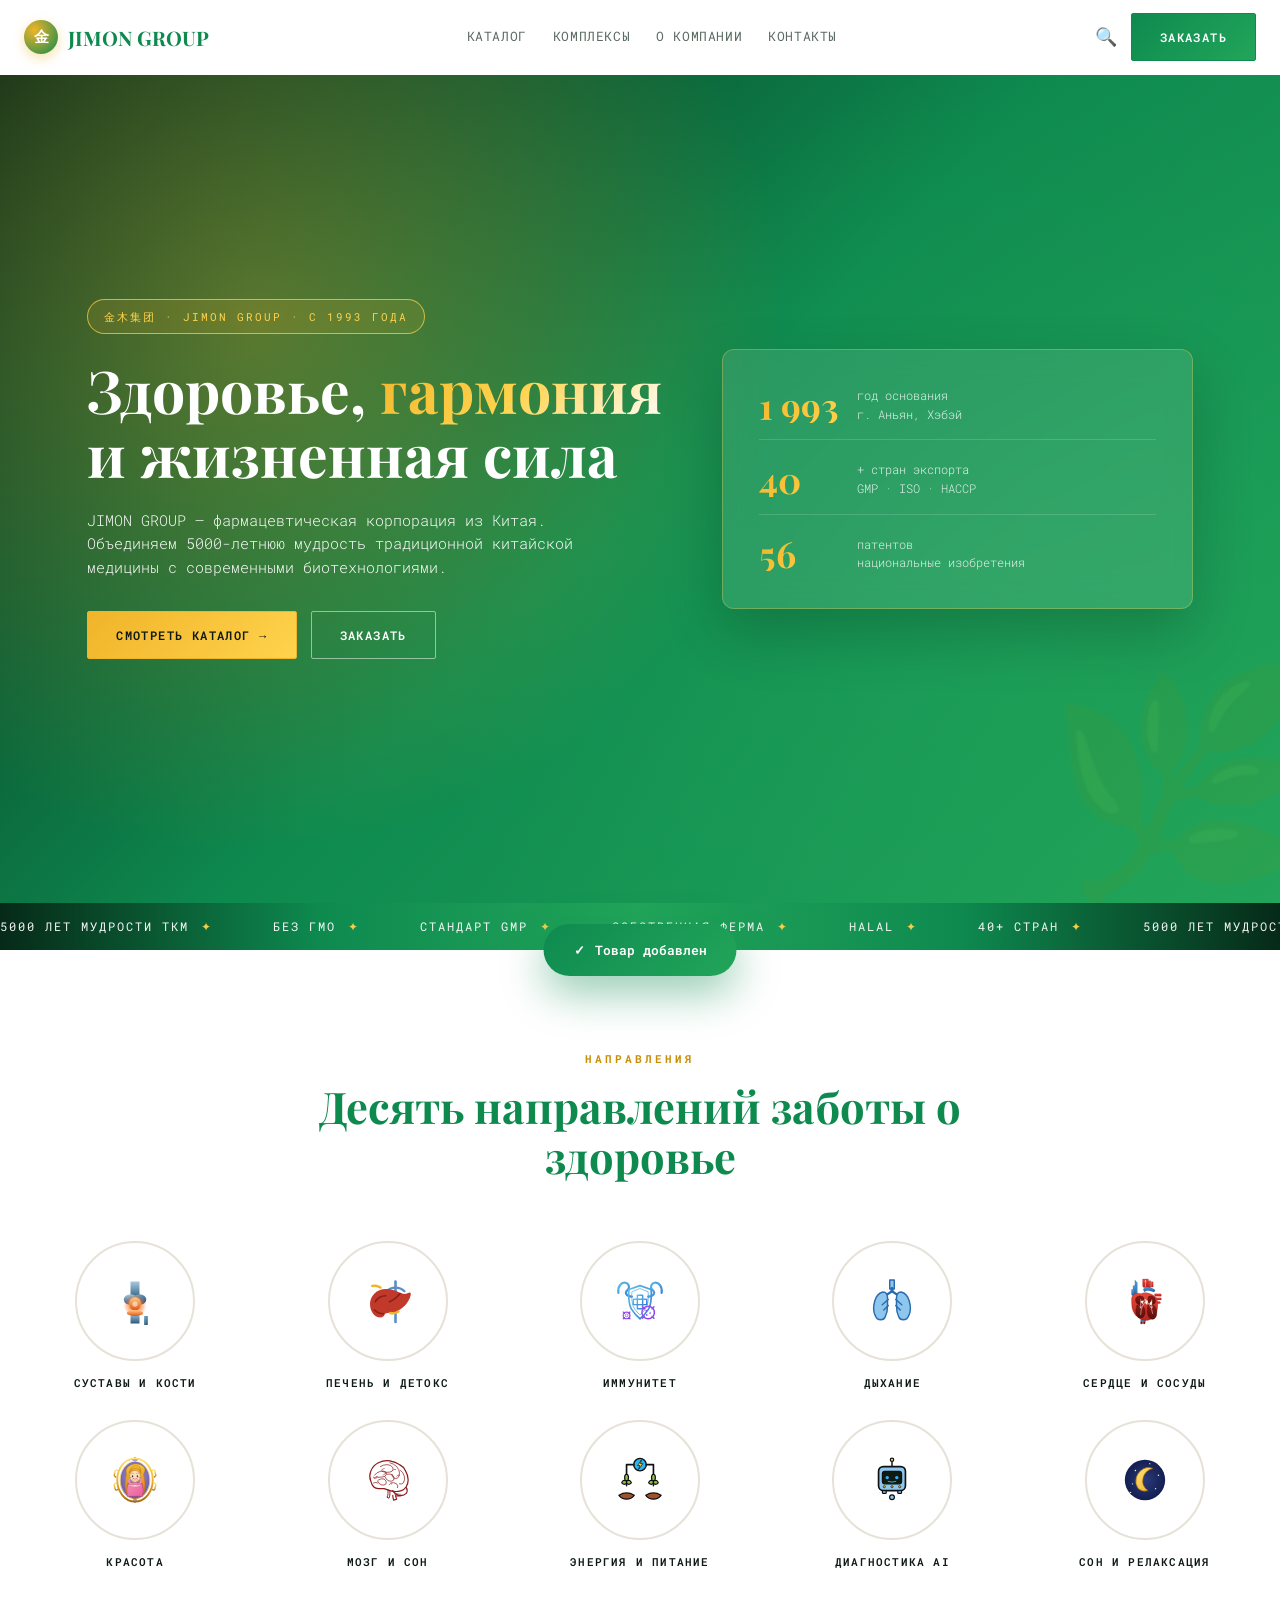
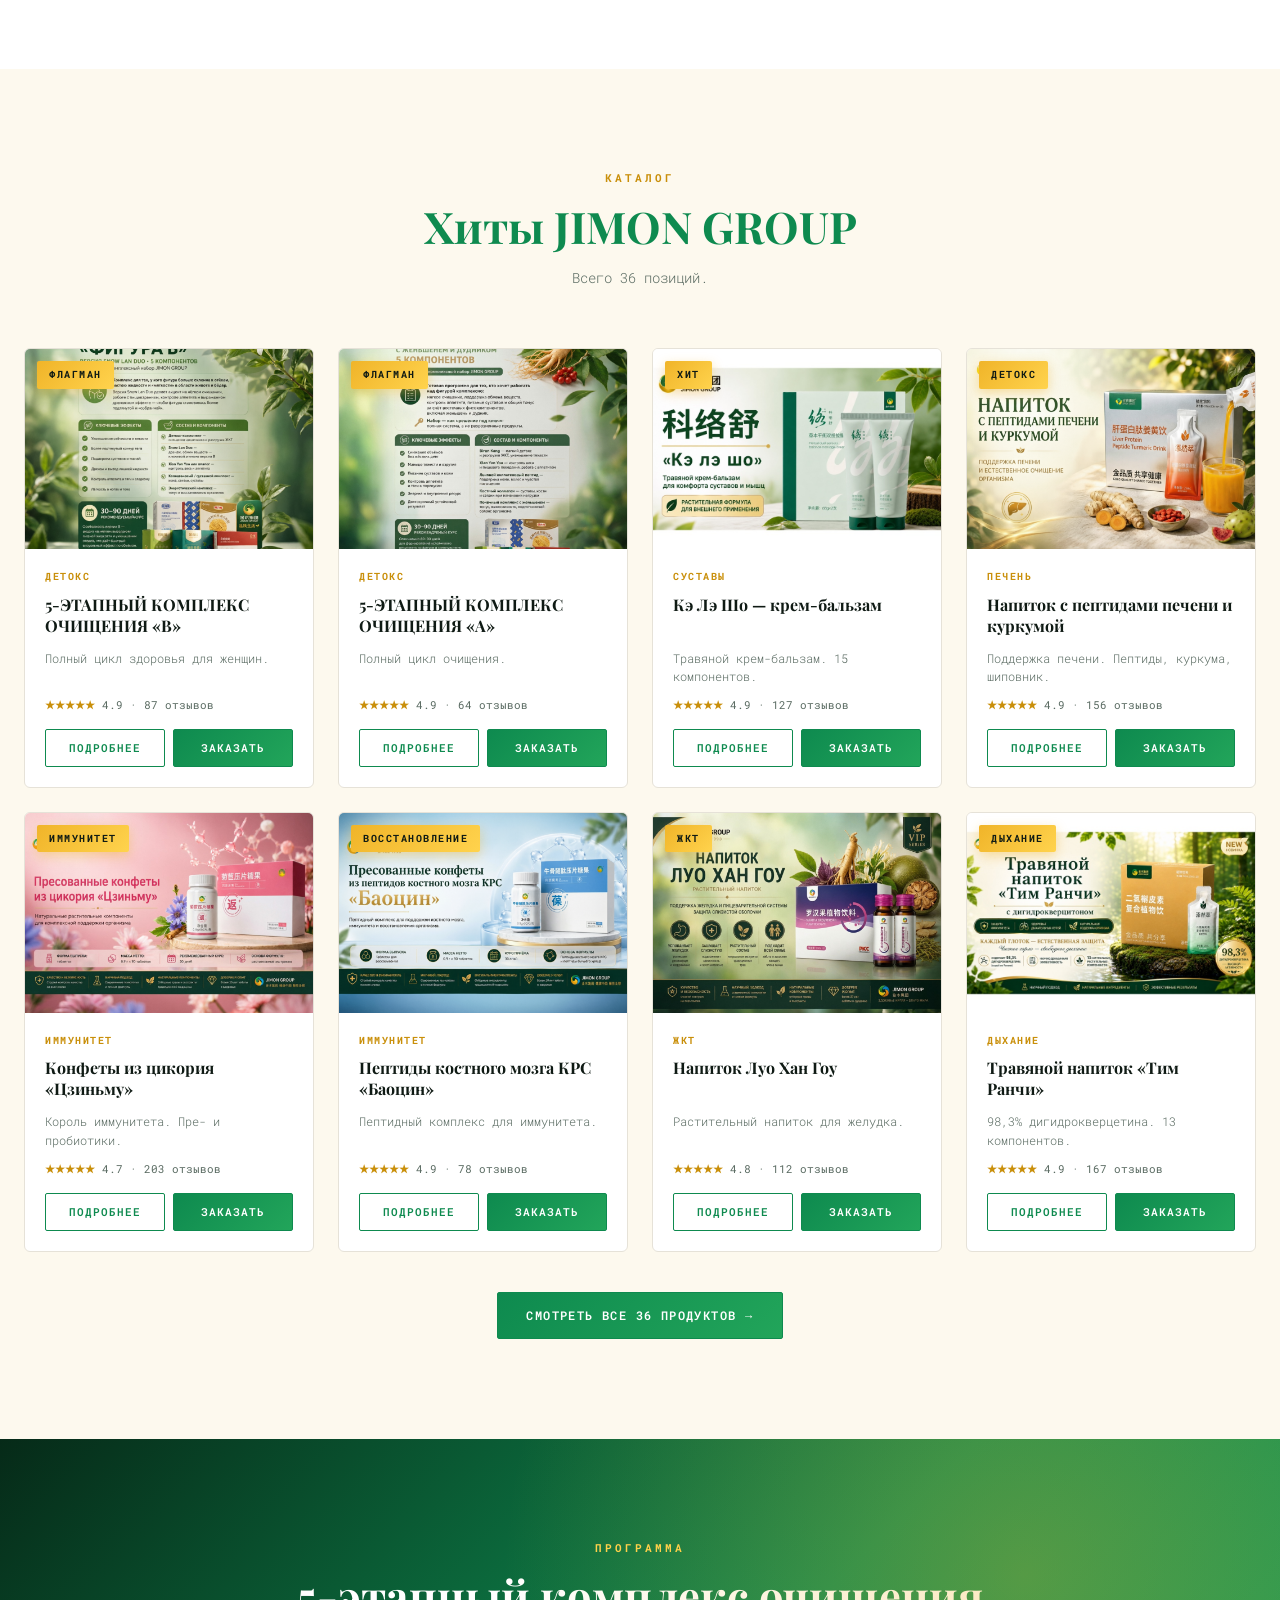
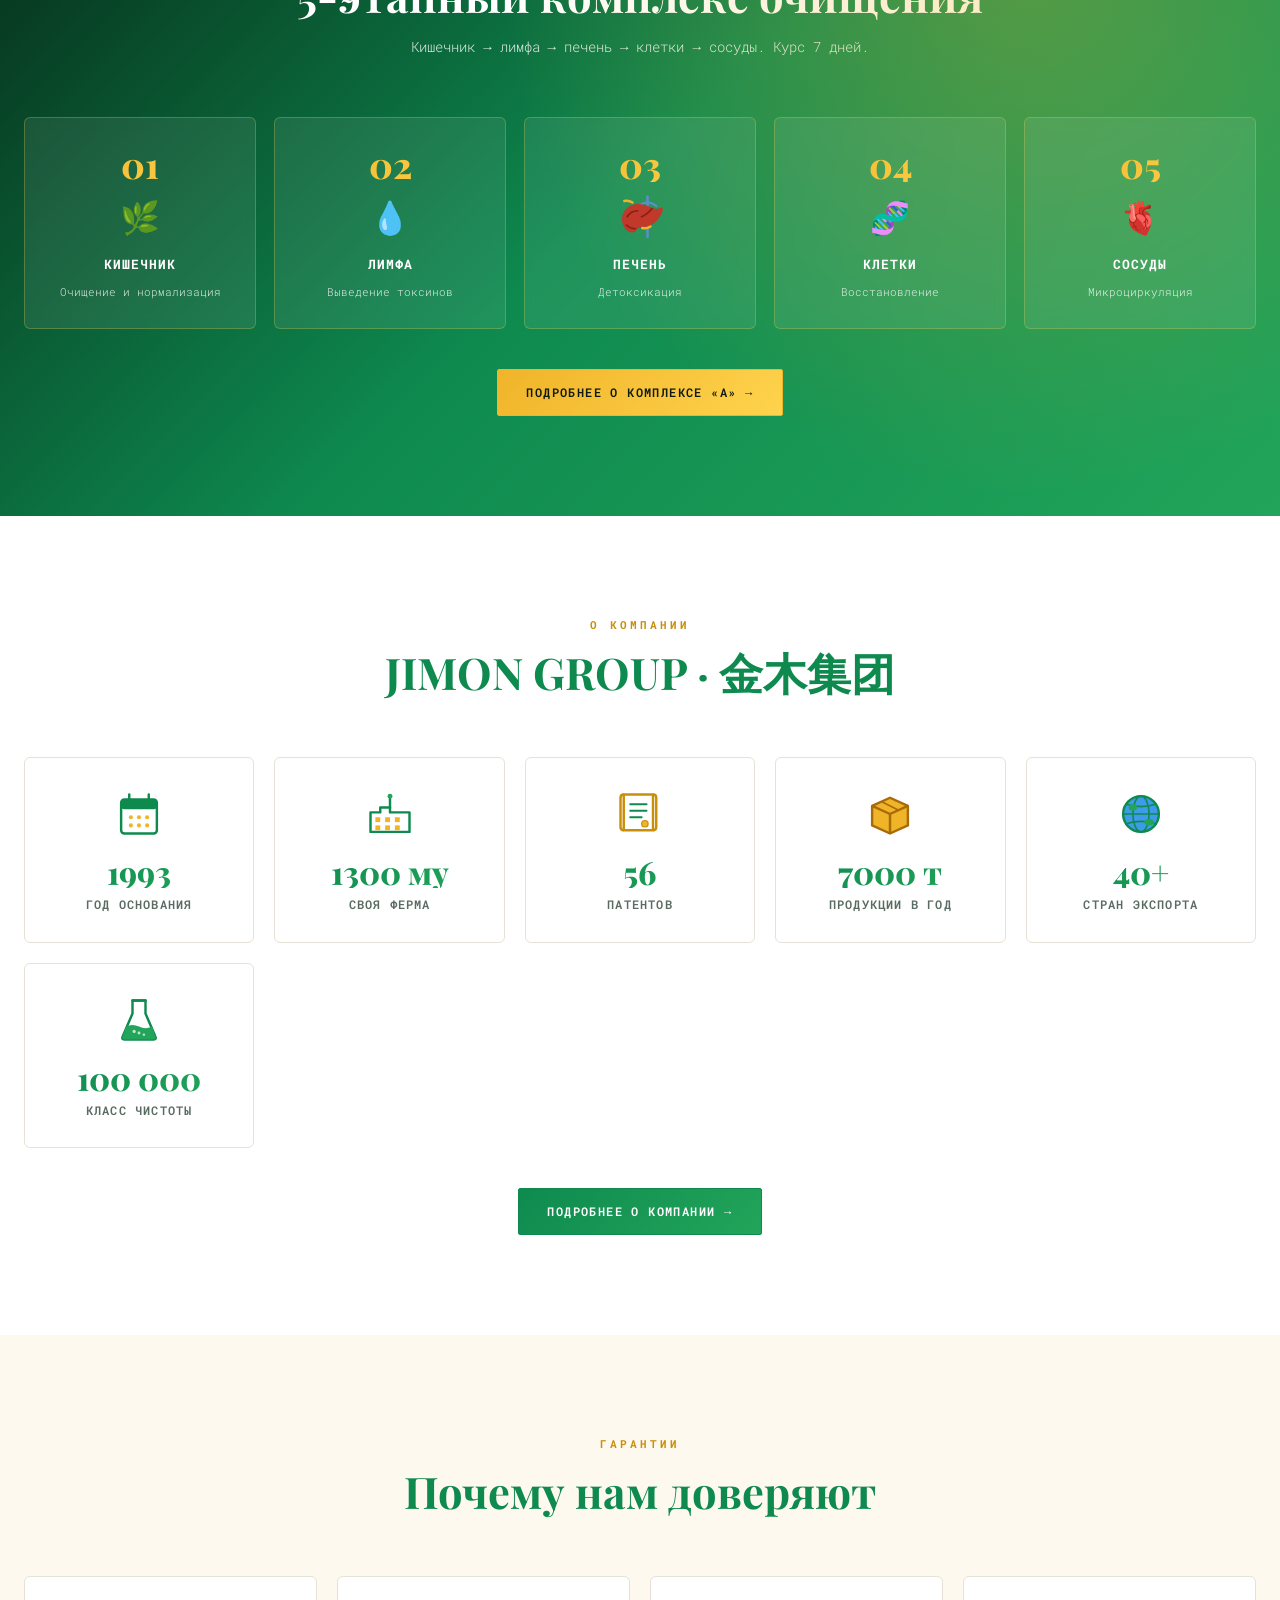
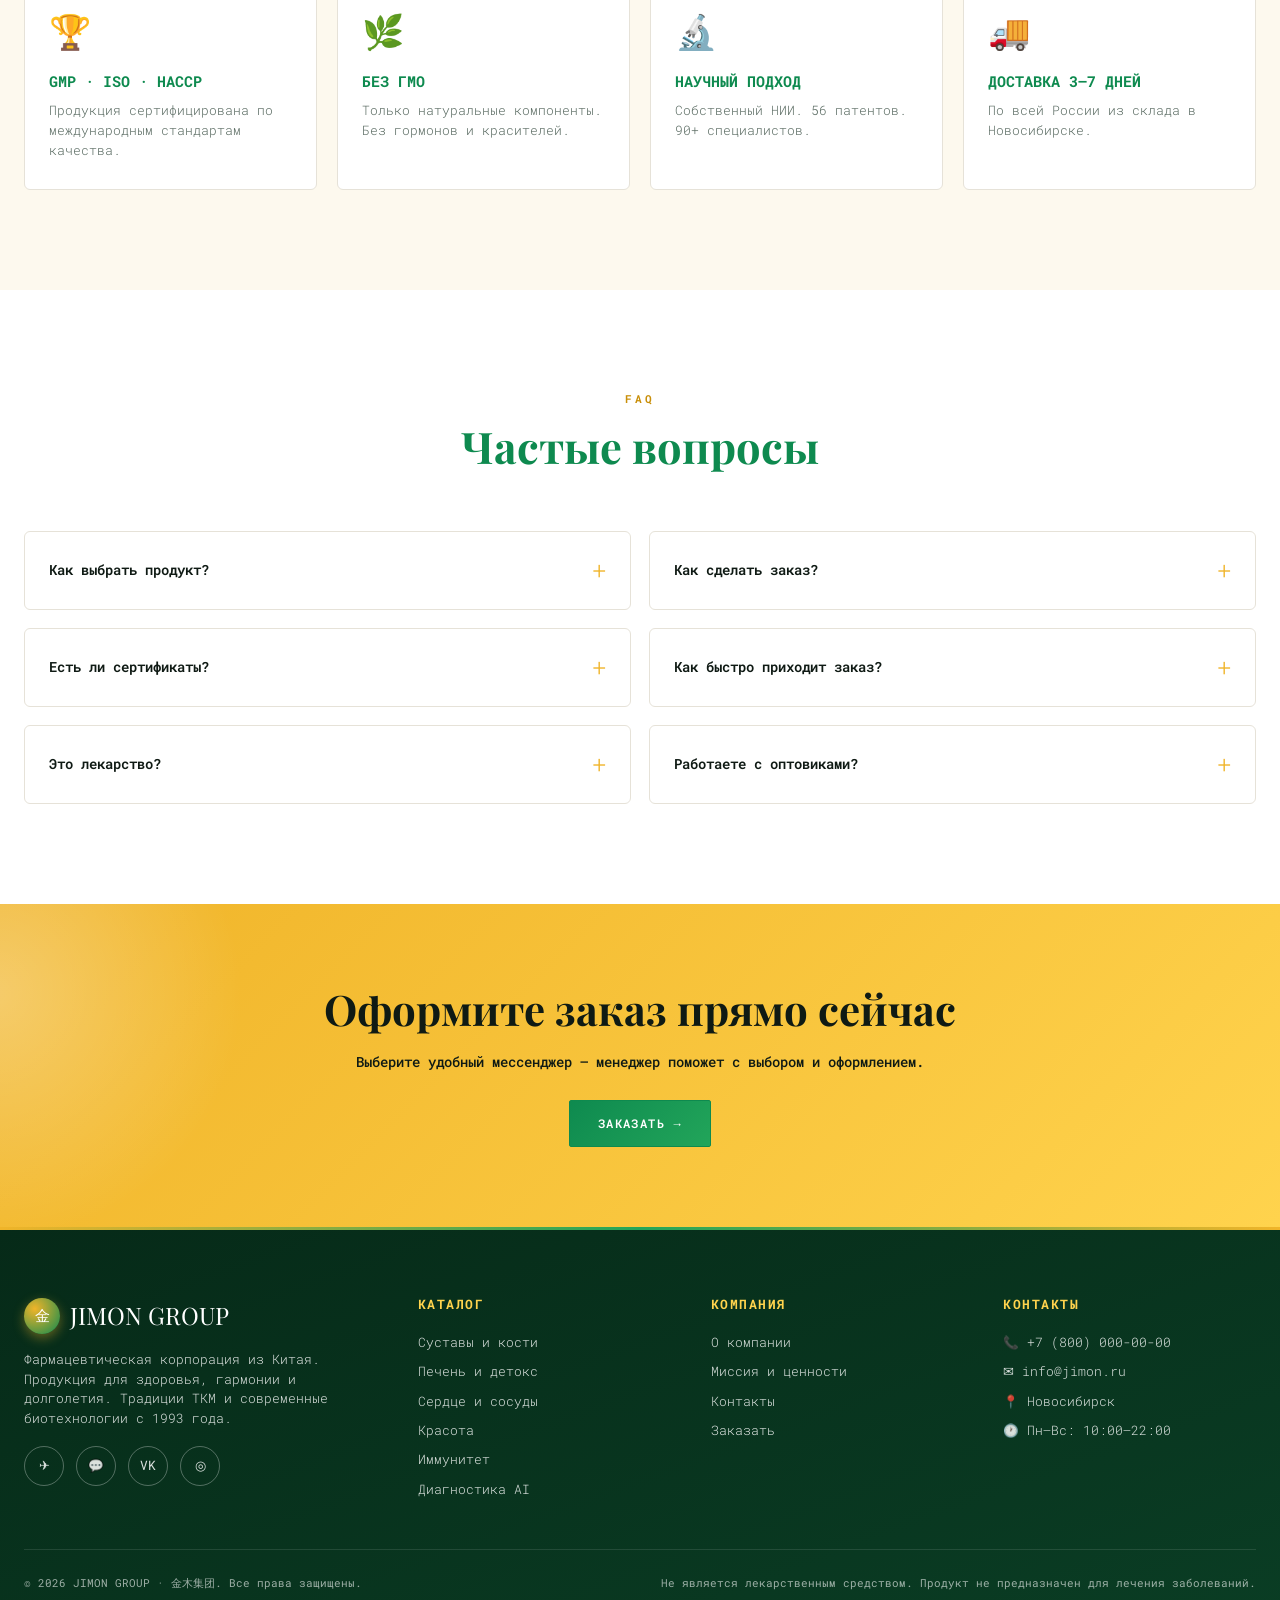
==== index.html @ 32897cfe "Jimon1.0" ====
<!DOCTYPE html>
<html lang="ru">
<head>
<meta charset="UTF-8">
<meta name="viewport" content="width=device-width, initial-scale=1.0">
<title>JIMON GROUP — Здоровье. Гармония. Жизненная сила</title>
<link href="https://fonts.googleapis.com/css2?family=Roboto+Mono:wght@300;400;500;700&family=Playfair+Display:wght@600;700;800&display=swap" rel="stylesheet">
<style>
:root{--green:#0e8a4f;--green-2:#22a55a;--green-dark:#0a3d24;--green-deep:#062a18;--gold:#f0b429;--gold-2:#ffd34d;--gold-dark:#c98f0a;--cream:#fdf9ee;--ink:#0f1a14;--muted:#5a6b62;--line:#e6e2d8;--red:#e63946;--pink:#ff6b8a;--blue:#3d9be9;--violet:#8b5cf6;--radius:6px}
*{margin:0;padding:0;box-sizing:border-box}
html{scroll-behavior:smooth}
body{font-family:'Roboto Mono',monospace;color:var(--ink);background:#fff;line-height:1.55;-webkit-font-smoothing:antialiased;overflow-x:hidden}
a{color:inherit;text-decoration:none;cursor:pointer}
button{font-family:inherit;cursor:pointer;border:none;background:none;color:inherit}
.container{max-width:1280px;margin:0 auto;padding:0 24px}
h1,h2,h3,h4{font-family:'Playfair Display',serif;font-weight:700;line-height:1.2}
.hdr{position:sticky;top:0;z-index:1000;background:rgba(255,255,255,.96);backdrop-filter:blur(14px);border-bottom:1px solid transparent;transition:all .35s}
.hdr.scrolled{border-color:var(--line);box-shadow:0 6px 24px rgba(14,138,79,.12)}
.hdr__in{display:flex;align-items:center;justify-content:space-between;height:74px;gap:20px}
.hdr.scrolled .hdr__in{height:62px}
.logo{display:flex;align-items:center;gap:10px;font-family:'Playfair Display',serif;font-size:20px;color:var(--green);font-weight:700;white-space:nowrap}
.logo__mark{width:34px;height:34px;border-radius:50%;background:radial-gradient(circle at 30% 30%,var(--gold),var(--green));display:flex;align-items:center;justify-content:center;color:#fff;font-size:15px;box-shadow:0 4px 12px rgba(240,180,41,.4)}
.nav{display:flex;gap:26px;font-size:12.5px;letter-spacing:.6px;text-transform:uppercase}
.nav a{position:relative;padding:6px 0;color:var(--muted);transition:color .25s}
.nav a::after{content:'';position:absolute;left:0;bottom:0;width:0;height:2px;background:linear-gradient(90deg,var(--gold),var(--green-2));transition:width .3s}
.nav a:hover{color:var(--green)}
.nav a:hover::after{width:100%}
.hdr__cta{display:flex;align-items:center;gap:14px}
.hdr__icons{display:flex;gap:14px;font-size:18px;align-items:center}
.hdr__icons span{cursor:pointer;position:relative;transition:transform .25s}
.hdr__icons span:hover{transform:translateY(-2px) scale(1.1)}
.burger{display:none;font-size:24px;color:var(--green)}
.btn{display:inline-flex;align-items:center;justify-content:center;gap:10px;padding:14px 28px;border-radius:2px;font-size:12px;letter-spacing:1.4px;text-transform:uppercase;border:1px solid transparent;transition:all .3s;font-family:inherit;font-weight:600}
.btn--gold{background:linear-gradient(135deg,var(--gold),var(--gold-2));color:var(--ink);border-color:var(--gold)}
.btn--gold:hover{background:linear-gradient(135deg,var(--gold-2),#fff);border-color:var(--gold-2);transform:translateY(-3px);box-shadow:0 12px 30px rgba(240,180,41,.5)}
.btn--ghost{background:transparent;color:#fff;border-color:rgba(255,255,255,.5)}
.btn--ghost:hover{background:#fff;color:var(--green);border-color:#fff;transform:translateY(-2px)}
.btn--dark{background:linear-gradient(135deg,var(--green),var(--green-2));color:#fff;border-color:var(--green)}
.btn--dark:hover{background:transparent;color:var(--green);transform:translateY(-3px);box-shadow:0 12px 30px rgba(14,138,79,.3)}
.btn--line{background:transparent;color:var(--green);border-color:var(--green)}
.btn--line:hover{background:var(--green);color:#fff;transform:translateY(-2px)}
.mmenu{position:fixed;inset:0;background:linear-gradient(160deg,#fff,var(--cream));z-index:2000;padding:90px 24px 24px;transform:translateX(100%);transition:transform .4s cubic-bezier(.7,0,.3,1);display:flex;flex-direction:column;gap:18px;font-size:16px;text-transform:uppercase;overflow-y:auto}
.mmenu.on{transform:translateX(0)}
.mmenu a{padding:10px 0;border-bottom:1px solid var(--line);color:var(--green);font-weight:600}
.mmenu a:hover{color:var(--gold-dark)}
.mmenu__close{position:absolute;top:22px;right:22px;font-size:28px;color:var(--green)}
.hero{position:relative;min-height:92vh;display:flex;align-items:center;background:linear-gradient(135deg,#062a18 0%,#0e8a4f 50%,#22a55a 100%);color:#fff;overflow:hidden;padding:60px 0 80px}
.hero::before{content:'';position:absolute;inset:0;background-image:radial-gradient(circle at 20% 30%,rgba(240,180,41,.35),transparent 45%),radial-gradient(circle at 80% 70%,rgba(34,165,90,.4),transparent 50%);pointer-events:none;animation:pulse 6s ease-in-out infinite}
@keyframes pulse{0%,100%{opacity:1}50%{opacity:.7}}
.hero__leaf{position:absolute;font-size:220px;opacity:.15;right:-40px;bottom:-40px;animation:float 8s ease-in-out infinite;pointer-events:none}
@keyframes float{0%,100%{transform:translateY(0) rotate(0)}50%{transform:translateY(-24px) rotate(6deg)}}
.hero__grid{display:grid;grid-template-columns:1.1fr .9fr;gap:60px;align-items:center;position:relative;z-index:2}
.hero__tag{display:inline-block;padding:8px 16px;border:1px solid rgba(255,211,77,.7);border-radius:40px;font-size:11px;letter-spacing:2px;text-transform:uppercase;color:var(--gold-2);margin-bottom:24px;background:rgba(240,180,41,.12)}
.hero h1{font-size:clamp(34px,4.6vw,62px);line-height:1.1;margin-bottom:22px}
.hero h1 span{background:linear-gradient(135deg,var(--gold),var(--gold-2),#fff);-webkit-background-clip:text;-webkit-text-fill-color:transparent;background-clip:text}
.hero p{font-size:15px;font-weight:300;opacity:.95;max-width:520px;margin-bottom:32px}
.hero__btns{display:flex;gap:14px;flex-wrap:wrap}
.hero__card{background:rgba(255,255,255,.1);border:1px solid rgba(255,211,77,.3);backdrop-filter:blur(14px);border-radius:12px;padding:36px;display:flex;flex-direction:column;gap:20px;box-shadow:0 24px 60px rgba(0,0,0,.2)}
.hero__stat{display:flex;align-items:center;gap:18px;padding-bottom:16px;border-bottom:1px solid rgba(255,255,255,.15)}
.hero__stat:last-child{border-bottom:0;padding-bottom:0}
.hero__stat b{font-family:'Playfair Display',serif;font-size:36px;background:linear-gradient(135deg,var(--gold),var(--gold-2));-webkit-background-clip:text;-webkit-text-fill-color:transparent;background-clip:text;line-height:1;min-width:80px}
.hero__stat small{font-size:12px;opacity:.85;font-weight:300}
.marquee{background:linear-gradient(90deg,var(--green-deep),var(--green),var(--green-2),var(--green),var(--green-deep));color:#fff;overflow:hidden;padding:14px 0;font-size:12px;letter-spacing:2px;text-transform:uppercase}
.marquee__track{display:flex;gap:60px;animation:scroll 28s linear infinite;white-space:nowrap}
.marquee__track span{display:inline-flex;align-items:center;gap:12px;opacity:.95}
.marquee__track span::after{content:'✦';color:var(--gold-2)}
@keyframes scroll{from{transform:translateX(0)}to{transform:translateX(-50%)}}
.sec{padding:100px 0}
.sec--cream{background:var(--cream)}
.sec__head{text-align:center;max-width:720px;margin:0 auto 60px}
.sec__tag{font-size:11px;letter-spacing:3px;text-transform:uppercase;color:var(--gold-dark);margin-bottom:14px;display:block;font-weight:700}
.sec__title{font-size:clamp(28px,3.4vw,44px);line-height:1.15;color:var(--green)}
.sec__desc{margin-top:16px;font-size:14px;color:var(--muted);font-weight:300}
.cats{display:grid;grid-template-columns:repeat(5,1fr);gap:30px}
.cat{text-align:center;cursor:pointer;transition:transform .35s}
.cat:hover{transform:translateY(-6px)}
.cat__circle{width:120px;height:120px;margin:0 auto 14px;border:2px solid var(--line);border-radius:50%;display:flex;align-items:center;justify-content:center;font-size:44px;background:#fff;transition:all .35s;position:relative;overflow:hidden}
.cat__circle::before{content:'';position:absolute;inset:0;background:linear-gradient(135deg,rgba(240,180,41,.15),rgba(34,165,90,.15));opacity:0;transition:opacity .35s;pointer-events:none}
.cat:hover .cat__circle{border-color:var(--gold);box-shadow:0 16px 40px rgba(240,180,41,.35);transform:scale(1.05)}
.cat:hover .cat__circle::before{opacity:1}
.cat__circle svg{width:48px;height:48px;position:relative;z-index:2;transition:transform .35s}
.cat:hover .cat__circle svg{transform:scale(1.1)}
.cat__name{font-size:11px;letter-spacing:1.2px;text-transform:uppercase;line-height:1.4;font-weight:600}
.prods{display:grid;grid-template-columns:repeat(4,1fr);gap:24px}
.prod{background:#fff;border:1px solid var(--line);border-radius:var(--radius);overflow:hidden;display:flex;flex-direction:column;transition:all .4s;position:relative}
.prod:hover{transform:translateY(-8px);border-color:var(--gold);box-shadow:0 24px 55px rgba(14,138,79,.2)}
.prod__img{height:200px;background:linear-gradient(135deg,#f0f9f2,#e0f5e8);display:flex;align-items:center;justify-content:center;font-size:72px;position:relative;cursor:pointer;overflow:hidden}
.prod__img .em{transition:transform .5s}
.prod__img img{width:100%;height:100%;object-fit:cover;display:block;transition:transform .5s}
.prod:hover .prod__img .em{transform:scale(1.2) rotate(-6deg)}
.prod:hover .prod__img img{transform:scale(1.08)}
.prod__mark{position:absolute;top:12px;left:12px;background:linear-gradient(135deg,var(--gold),var(--gold-2));color:var(--ink);font-size:10px;letter-spacing:1.5px;text-transform:uppercase;padding:6px 12px;border-radius:2px;font-weight:700;z-index:2;box-shadow:0 4px 12px rgba(240,180,41,.4)}
.prod__body{padding:20px;display:flex;flex-direction:column;gap:10px;flex:1}
.prod__cat{font-size:10px;letter-spacing:1.5px;text-transform:uppercase;color:var(--gold-dark);font-weight:700}
.prod__name{font-size:16px;line-height:1.3;min-height:44px;cursor:pointer;transition:color .25s}
.prod__name:hover{color:var(--green-2)}
.prod__desc{font-size:12px;color:var(--muted);font-weight:300;flex:1}
.prod__rating{font-size:11px;color:var(--muted)}
.prod__rating b{color:var(--gold-dark)}
.prod__btns{display:flex;gap:8px;margin-top:6px}
.prod__btn{flex:1;padding:11px 10px;font-size:10.5px;letter-spacing:1px;text-transform:uppercase;border:1px solid var(--green);background:linear-gradient(135deg,var(--green),var(--green-2));color:#fff;border-radius:2px;transition:all .25s;font-family:inherit;font-weight:600}
.prod__btn--ghost{background:#fff;color:var(--green)}
.prod__btn--ghost:hover{background:var(--green);color:#fff}
.prod__btn:hover{background:linear-gradient(135deg,var(--gold),var(--gold-2));border-color:var(--gold);color:var(--ink);transform:translateY(-2px)}
.complex{background:linear-gradient(135deg,var(--green-deep),var(--green),var(--green-2));color:#fff;position:relative;overflow:hidden}
.complex::before{content:'';position:absolute;inset:0;background-image:radial-gradient(circle at 80% 20%,rgba(240,180,41,.3),transparent 45%);pointer-events:none}
.complex .sec__title{color:#fff}
.complex .sec__tag{color:var(--gold-2)}
.complex .sec__desc{color:rgba(255,255,255,.85)}
.steps{display:grid;grid-template-columns:repeat(5,1fr);gap:18px;position:relative;z-index:2}
.step{background:rgba(255,255,255,.08);border:1px solid rgba(255,211,77,.25);border-radius:var(--radius);padding:28px 20px;text-align:center;transition:all .35s;backdrop-filter:blur(6px)}
.step:hover{background:rgba(255,255,255,.15);border-color:var(--gold-2);transform:translateY(-8px);box-shadow:0 20px 40px rgba(0,0,0,.2)}
.step__num{font-family:'Playfair Display',serif;font-size:36px;background:linear-gradient(135deg,var(--gold),var(--gold-2));-webkit-background-clip:text;-webkit-text-fill-color:transparent;background-clip:text;line-height:1;margin-bottom:10px;font-weight:800}
.step__icon{font-size:32px;margin-bottom:14px;display:flex;align-items:center;justify-content:center;height:48px}
.step__icon svg{width:48px;height:48px;transition:transform .35s}
.step:hover .step__icon svg{transform:scale(1.1)}
.step__name{font-size:13px;letter-spacing:1px;text-transform:uppercase;margin-bottom:8px;font-weight:700}
.step__text{font-size:11px;opacity:.85;font-weight:300}
.facts-grid{display:grid;grid-template-columns:repeat(auto-fit,minmax(220px,1fr));gap:20px;margin-top:40px}
.fact-card{background:#fff;border:1px solid var(--line);border-radius:var(--radius);padding:28px 24px;text-align:center;transition:all .35s;position:relative;overflow:hidden}
.fact-card::before{content:'';position:absolute;top:0;left:0;right:0;height:4px;background:linear-gradient(90deg,var(--gold),var(--green-2),var(--gold));transform:scaleX(0);transition:transform .4s;pointer-events:none}
.fact-card:hover{transform:translateY(-8px);box-shadow:0 22px 50px rgba(14,138,79,.15);border-color:var(--gold)}
.fact-card:hover::before{transform:scaleX(1)}
.fact-card .ic{font-size:38px;margin-bottom:14px;display:flex;align-items:center;justify-content:center;height:56px}
.fact-card .ic svg{width:52px;height:52px;transition:transform .35s}
.fact-card:hover .ic svg{transform:scale(1.1)}
.fact-card b{display:block;font-family:'Playfair Display',serif;font-size:32px;background:linear-gradient(135deg,var(--green),var(--green-2));-webkit-background-clip:text;-webkit-text-fill-color:transparent;background-clip:text;line-height:1;margin-bottom:8px;font-weight:800}
.fact-card span{display:block;font-size:11.5px;letter-spacing:1.2px;text-transform:uppercase;color:var(--muted);font-weight:600}
.fact-card p{font-size:12.5px;color:var(--muted);margin-top:8px;font-weight:300}
.timeline{position:relative;margin-top:40px;padding-left:30px}
.timeline::before{content:'';position:absolute;left:8px;top:8px;bottom:8px;width:3px;background:linear-gradient(180deg,var(--gold),var(--green-2),var(--gold));border-radius:3px;pointer-events:none}
.tl-item{position:relative;padding:0 0 28px 30px}
.tl-item:last-child{padding-bottom:0}
.tl-item::before{content:'';position:absolute;left:-31px;top:6px;width:20px;height:20px;border-radius:50%;background:#fff;border:3px solid var(--green-2);box-sizing:border-box;box-shadow:0 0 0 4px rgba(34,165,90,.15);transition:all .3s;pointer-events:none}
.tl-item:hover::before{border-color:var(--gold);box-shadow:0 0 0 6px rgba(240,180,41,.25);transform:scale(1.1)}
.tl-year{font-family:'Playfair Display',serif;font-size:22px;background:linear-gradient(135deg,var(--gold-dark),var(--gold));-webkit-background-clip:text;-webkit-text-fill-color:transparent;background-clip:text;font-weight:800;line-height:1;margin-bottom:6px}
.tl-title{font-size:14px;color:var(--green);font-weight:700;margin-bottom:6px}
.tl-text{font-size:13px;color:var(--muted);font-weight:300}
.mission{background:linear-gradient(135deg,var(--green-deep),var(--green),var(--green-2));color:#fff;border-radius:12px;padding:60px 50px;margin:40px 0;position:relative;overflow:hidden;box-shadow:0 30px 70px rgba(14,138,79,.3)}
.mission::before{content:'';position:absolute;top:-50%;right:-20%;width:500px;height:500px;border-radius:50%;background:radial-gradient(circle,rgba(240,180,41,.25),transparent 70%);pointer-events:none}
.mission h3{font-family:'Playfair Display',serif;font-size:clamp(22px,2.6vw,32px);color:#fff;margin-bottom:20px;position:relative;z-index:2}
.mission p{font-size:14.5px;color:rgba(255,255,255,.95);font-weight:300;max-width:920px;margin-bottom:14px;position:relative;z-index:2}
.mission .quote{color:var(--gold-2);font-style:italic;font-family:'Playfair Display',serif;font-size:17px;margin-top:20px;position:relative;z-index:2;font-weight:600}
.values-grid{display:grid;grid-template-columns:repeat(auto-fit,minmax(260px,1fr));gap:20px;margin-top:40px}
.value-card{background:#fff;border:1px solid var(--line);border-radius:var(--radius);padding:28px 24px;transition:all .35s;position:relative;overflow:hidden}
.value-card::after{content:'';position:absolute;top:0;left:0;width:4px;height:0;background:linear-gradient(180deg,var(--gold),var(--green-2));transition:height .4s;pointer-events:none}
.value-card:hover{transform:translateY(-8px);box-shadow:0 22px 50px rgba(14,138,79,.15);border-color:var(--gold)}
.value-card:hover::after{height:100%}
.value-card .ic{font-size:34px;margin-bottom:14px}
.value-card h4{font-size:15px;color:var(--green);margin-bottom:10px;font-family:'Roboto Mono',monospace;font-weight:700}
.value-card p{font-size:13px;color:var(--muted);font-weight:300}
.awards-grid{display:grid;grid-template-columns:repeat(auto-fit,minmax(260px,1fr));gap:16px;margin-top:40px}
.award-card{background:linear-gradient(135deg,#fff,var(--cream));border-left:4px solid var(--gold);border-radius:6px;padding:22px;transition:all .3s;box-shadow:0 4px 14px rgba(14,138,79,.06)}
.award-card:hover{transform:translateX(8px);box-shadow:0 14px 34px rgba(240,180,41,.25);border-left-color:var(--green-2)}
.award-card .year{font-size:11px;letter-spacing:1.5px;text-transform:uppercase;color:var(--gold-dark);font-weight:800;margin-bottom:6px}
.award-card h4{font-size:14px;color:var(--green);margin-bottom:6px;font-family:'Roboto Mono',monospace;font-weight:700}
.award-card p{font-size:12.5px;color:var(--muted);font-weight:300}
.cert-row{display:grid;grid-template-columns:repeat(auto-fit,minmax(140px,1fr));gap:16px;margin-top:40px}
.cert-badge{background:#fff;border:2px solid var(--line);border-radius:var(--radius);padding:22px 16px;text-align:center;transition:all .3s}
.cert-badge:hover{border-color:var(--gold);transform:translateY(-6px);box-shadow:0 18px 40px rgba(240,180,41,.3)}
.cert-badge .ic{font-size:30px;margin-bottom:10px}
.cert-badge b{display:block;font-size:12px;letter-spacing:1.2px;color:var(--green);text-transform:uppercase;font-family:'Roboto Mono',monospace;font-weight:800}
.cert-badge span{display:block;font-size:11px;color:var(--muted);margin-top:6px;font-weight:300}
.president{display:grid;grid-template-columns:320px 1fr;gap:50px;align-items:center;margin-top:40px}
.president__photo{aspect-ratio:3/4;border-radius:12px;background:linear-gradient(160deg,var(--cream),#e0f5e8);display:flex;align-items:center;justify-content:center;font-size:120px;border:2px solid var(--line);box-shadow:0 20px 50px rgba(14,138,79,.15);overflow:hidden;position:relative}
.president__photo img{width:100%;height:100%;object-fit:cover;object-position:center top;display:block}
.president__info h3{font-family:'Playfair Display',serif;font-size:28px;color:var(--green);margin-bottom:8px;display:block;line-height:1.2}
.president__info .role{font-size:12px;letter-spacing:2px;text-transform:uppercase;color:var(--gold-dark);margin-bottom:18px;font-weight:800;display:block;line-height:1.4}
.president__info p{font-size:13.5px;color:var(--muted);font-weight:300;margin-bottom:16px}
.president__roles{list-style:none;display:flex;flex-direction:column;gap:10px;margin-top:20px}
.president__roles li{font-size:13px;padding-left:24px;position:relative}
.president__roles li::before{content:'◆';position:absolute;left:0;color:var(--gold);font-size:11px;top:3px}
.faq{display:grid;grid-template-columns:1fr 1fr;gap:18px}
.faq details{border:1px solid var(--line);border-radius:var(--radius);background:#fff;padding:20px 24px;transition:all .3s}
.faq details[open]{border-color:var(--gold);box-shadow:0 12px 30px rgba(240,180,41,.15)}
.faq summary{cursor:pointer;list-style:none;display:flex;justify-content:space-between;align-items:center;font-size:13.5px;font-weight:600;gap:14px}
.faq summary::-webkit-details-marker{display:none}
.faq summary::after{content:'+';font-size:24px;color:var(--gold);transition:transform .3s;font-weight:300}
.faq details[open] summary::after{transform:rotate(45deg);color:var(--green-2)}
.faq p{margin-top:14px;font-size:12.5px;color:var(--muted);font-weight:300}
.cta{background:linear-gradient(135deg,var(--gold),var(--gold-2));color:var(--ink);text-align:center;padding:80px 0;position:relative;overflow:hidden}
.cta::before{content:'';position:absolute;top:-50%;left:-20%;width:500px;height:500px;border-radius:50%;background:radial-gradient(circle,rgba(255,255,255,.3),transparent 70%);pointer-events:none}
.cta h3{font-size:clamp(26px,3.4vw,42px);margin-bottom:16px;position:relative;z-index:2}
.cta p{font-size:14px;margin-bottom:28px;position:relative;z-index:2;font-weight:500}
.cta input{background:#fff;border:2px solid var(--green-dark);padding:16px 20px;border-radius:2px;font-family:inherit;font-size:13px;width:260px;max-width:100%;position:relative;z-index:2}
.cta form{display:flex;gap:10px;justify-content:center;flex-wrap:wrap;position:relative;z-index:2}
.cta .btn{position:relative;z-index:3}
.ftr{background:linear-gradient(160deg,var(--green-deep),var(--green-dark));color:rgba(255,255,255,.85);padding:70px 0 30px;font-size:12.5px;position:relative;overflow:hidden}
.ftr::before{content:'';position:absolute;top:0;left:0;right:0;height:3px;background:linear-gradient(90deg,var(--gold),var(--green-2),var(--gold));pointer-events:none}
.ftr__grid{display:grid;grid-template-columns:1.4fr 1fr 1fr 1fr;gap:40px;margin-bottom:50px}
.ftr h4{color:var(--gold-2);font-size:13px;letter-spacing:1.5px;text-transform:uppercase;margin-bottom:20px;font-weight:700;font-family:'Roboto Mono',monospace}
.ftr ul{list-style:none;display:flex;flex-direction:column;gap:10px;font-weight:300}
.ftr a:hover{color:var(--gold-2)}
.ftr__logo{font-family:'Playfair Display',serif;font-size:24px;color:#fff;margin-bottom:16px;display:flex;align-items:center;gap:10px}
.ftr__logo .logo__mark{width:36px;height:36px}
.ftr__social{display:flex;gap:12px;margin-top:18px}
.ftr__social a{width:40px;height:40px;border:1px solid rgba(255,255,255,.3);border-radius:50%;display:flex;align-items:center;justify-content:center;transition:all .3s}
.ftr__social a:hover{background:linear-gradient(135deg,var(--gold),var(--gold-2));border-color:var(--gold);color:var(--ink);transform:translateY(-3px)}
.ftr__bottom{border-top:1px solid rgba(255,255,255,.15);padding-top:24px;display:flex;justify-content:space-between;flex-wrap:wrap;gap:14px;font-size:11px;opacity:.7}
.totop{position:fixed;right:26px;bottom:26px;width:48px;height:48px;border-radius:50%;background:linear-gradient(135deg,var(--green),var(--green-2));color:#fff;font-size:20px;opacity:0;pointer-events:none;transition:all .35s;z-index:900;box-shadow:0 12px 30px rgba(14,138,79,.4)}
.totop.on{opacity:1;pointer-events:auto}
.totop:hover{background:linear-gradient(135deg,var(--gold),var(--gold-2));color:var(--ink);transform:translateY(-4px) scale(1.05)}
.reveal{opacity:0;transform:translateY(40px);transition:opacity .9s ease,transform .9s ease}
.reveal.on{opacity:1;transform:translateY(0)}
.crumbs{padding:30px 0 20px;font-size:12px;color:var(--muted)}
.crumbs a{color:var(--green)}
.crumbs a:hover{color:var(--gold-dark)}
.crumbs span{margin:0 8px;opacity:.5}
.crumbs .current{color:var(--ink)}
.filters{background:#fff;border:1px solid var(--line);border-radius:var(--radius);padding:18px;display:flex;flex-wrap:wrap;gap:14px;align-items:center;justify-content:space-between;margin-bottom:28px;box-shadow:0 4px 14px rgba(14,138,79,.05)}
.filters__left{display:flex;flex-wrap:wrap;gap:8px;align-items:center;flex:1}
.chip{background:var(--cream);color:var(--muted);padding:10px 18px;border-radius:50px;font-size:12px;font-weight:600;transition:all .3s;border:1px solid transparent;font-family:inherit}
.chip:hover{background:rgba(34,165,90,.12);color:var(--green);border-color:var(--green-2)}
.chip.active{background:linear-gradient(135deg,var(--green),var(--green-2));color:#fff;box-shadow:0 6px 16px rgba(14,138,79,.3)}
.search{padding:10px 18px;border-radius:50px;border:1px solid var(--line);font-size:12.5px;font-family:inherit;background:var(--cream);min-width:200px;outline:none;transition:all .3s}
.search:focus{border-color:var(--green-2);background:#fff;box-shadow:0 0 0 4px rgba(34,165,90,.15)}
.sort{padding:10px 16px;border-radius:50px;border:1px solid var(--line);font-size:12.5px;font-family:inherit;background:var(--cream);cursor:pointer}
.results{display:flex;justify-content:space-between;align-items:center;margin-bottom:20px;font-size:12.5px;color:var(--muted)}
.results strong{color:var(--green)}
.detail{display:grid;grid-template-columns:1fr 1fr;gap:50px;align-items:start;padding:20px 0 60px}
.detail__gallery{background:linear-gradient(135deg,#e0f5e8,#c9f0da);border-radius:12px;aspect-ratio:1;display:flex;align-items:center;justify-content:center;font-size:160px;border:2px solid var(--line);box-shadow:0 20px 50px rgba(14,138,79,.12);overflow:hidden}
.detail__gallery span{animation:floatSlow 5s ease-in-out infinite}
.detail__gallery img{width:100%;height:100%;object-fit:cover;border-radius:12px;display:block}
@keyframes floatSlow{0%,100%{transform:translateY(0) rotate(-2deg)}50%{transform:translateY(-15px) rotate(2deg)}}
.detail__info h1{font-size:clamp(24px,3.2vw,36px);color:var(--green);margin-bottom:14px}
.detail__info .subtitle{font-size:14.5px;color:var(--muted);margin-bottom:20px;font-weight:300}
.detail__tagline{display:inline-flex;align-items:center;gap:8px;background:linear-gradient(135deg,rgba(240,180,41,.2),rgba(34,165,90,.15));color:var(--green);padding:8px 16px;border-radius:50px;font-size:11.5px;letter-spacing:1px;text-transform:uppercase;margin-bottom:20px;font-weight:700;border:1px solid rgba(240,180,41,.3)}
.detail__rating{display:flex;align-items:center;gap:8px;margin:14px 0;font-size:12px;color:var(--muted)}
.detail__rating .stars{color:var(--gold);letter-spacing:2px}
.detail__actions{display:flex;gap:12px;flex-wrap:wrap;margin:20px 0;position:relative;z-index:3}
.detail__actions .btn{flex:1;min-width:180px;padding:16px 24px;position:relative;z-index:3}
.detail__quick{display:grid;grid-template-columns:repeat(3,1fr);gap:12px;padding:20px;background:#fff;border-radius:var(--radius);border:1px solid var(--line)}
.qi{text-align:center}
.qi .ic{font-size:22px;margin-bottom:6px}
.qi .label{font-size:10px;color:var(--muted);text-transform:uppercase;letter-spacing:1px}
.qi .value{font-size:12.5px;font-weight:600;color:var(--green)}
.tabs{background:#fff;border:1px solid var(--line);border-radius:var(--radius);padding:32px;margin-bottom:60px}
.tabs__nav{display:flex;gap:6px;margin-bottom:28px;flex-wrap:wrap;border-bottom:2px solid var(--line)}
.tabs__btn{padding:14px 20px;font-size:12.5px;font-weight:600;letter-spacing:.8px;text-transform:uppercase;color:var(--muted);border-bottom:3px solid transparent;margin-bottom:-2px;font-family:inherit;transition:all .3s}
.tabs__btn.active{color:var(--green);border-bottom-color:var(--gold)}
.tabs__btn:hover{color:var(--green-2)}
.tabs__content{display:none}
.tabs__content.active{display:block;animation:fadeIn .4s}
@keyframes fadeIn{from{opacity:0;transform:translateY(8px)}to{opacity:1;transform:translateY(0)}}
.tabs__content h3{font-size:20px;color:var(--green);margin-bottom:18px}
.tabs__content h4{font-size:15px;color:var(--green);margin:24px 0 12px;font-family:'Roboto Mono',monospace;text-transform:uppercase;font-weight:800}
.tabs__content p{font-size:13.5px;color:var(--muted);margin-bottom:14px;font-weight:300}
.effects-list{display:flex;flex-wrap:wrap;gap:10px;margin-top:16px}
.effect-tag{background:linear-gradient(135deg,rgba(34,165,90,.15),rgba(240,180,41,.1));color:var(--green);padding:8px 16px;border-radius:50px;font-size:12px;font-weight:600;border:1px solid rgba(34,165,90,.25)}
.comp-grid,.indic-grid,.results-grid{display:grid;grid-template-columns:repeat(auto-fit,minmax(260px,1fr));gap:16px;margin-top:20px}
.comp-card,.indic-card,.result-card{background:linear-gradient(135deg,#fff,var(--cream));border-radius:var(--radius);padding:22px;border:1px solid var(--line);transition:all .3s}
.comp-card:hover,.indic-card:hover,.result-card:hover{transform:translateY(-5px);box-shadow:0 14px 34px rgba(14,138,79,.12);border-color:var(--gold)}
.result-card{text-align:center}
.comp-card .ic,.indic-card .ic,.result-card .ic{font-size:30px;margin-bottom:10px}
.comp-card h4,.indic-card h4,.result-card h4{font-size:13px;color:var(--green);margin-bottom:6px;font-family:'Roboto Mono',monospace;text-transform:none;font-weight:700}
.comp-card p,.indic-card p,.result-card p{font-size:12px;color:var(--muted);font-weight:300}
.app-block{background:linear-gradient(135deg,var(--cream),#f0f9f2);border-radius:var(--radius);padding:26px;border:1px solid var(--line);margin-top:20px}
.app-block h4{font-size:15px;color:var(--green);margin-bottom:14px;font-family:'Roboto Mono',monospace;text-transform:uppercase;font-weight:800}
.app-block p{font-size:13px;color:var(--ink);margin-bottom:10px}
.app-block p strong{color:var(--green-2)}
.highlight{background:linear-gradient(90deg,rgba(240,180,41,.2),rgba(240,180,41,.08));border-left:4px solid var(--gold);padding:14px 18px;border-radius:4px;margin:14px 0;font-size:13px;color:var(--green);font-weight:500}
.howto{display:grid;grid-template-columns:repeat(auto-fit,minmax(220px,1fr));gap:16px;margin-top:20px}
.step-card{background:#fff;border-radius:var(--radius);padding:24px 20px;border:1px solid var(--line);transition:all .3s}
.step-card:hover{transform:translateY(-5px);box-shadow:0 14px 34px rgba(14,138,79,.12);border-color:var(--gold)}
.step-card__num{width:42px;height:42px;border-radius:50%;background:linear-gradient(135deg,var(--green),var(--green-2));color:#fff;display:flex;align-items:center;justify-content:center;font-weight:800;font-size:16px;margin-bottom:14px;font-family:'Playfair Display',serif;box-shadow:0 6px 16px rgba(14,138,79,.3)}
.step-card h4{font-size:13px;color:var(--green);margin-bottom:6px;font-family:'Roboto Mono',monospace;font-weight:700}
.step-card p{font-size:12px;color:var(--muted);font-weight:300}
.warn-box{background:linear-gradient(135deg,rgba(230,57,70,.08),rgba(255,107,138,.05));border-left:4px solid var(--red);border-radius:4px;padding:20px;margin-top:24px}
.warn-box h4{color:var(--red);font-family:'Roboto Mono',monospace;font-size:13px;margin-bottom:10px;text-transform:uppercase;font-weight:800}
.warn-box p{font-size:12.5px;color:var(--ink);font-weight:300}
.combos-grid{display:grid;grid-template-columns:repeat(auto-fit,minmax(300px,1fr));gap:18px;margin-top:20px}
.combo-card{background:linear-gradient(135deg,#fff,var(--cream));border-radius:var(--radius);padding:24px;border:1px solid var(--line);position:relative;overflow:hidden;transition:all .3s}
.combo-card:hover{transform:translateY(-5px);box-shadow:0 16px 40px rgba(240,180,41,.2);border-color:var(--gold)}
.combo-card::before{content:'';position:absolute;top:0;left:0;right:0;height:4px;background:linear-gradient(90deg,var(--gold),var(--green-2));pointer-events:none}
.combo-card__num{width:38px;height:38px;border-radius:50%;background:linear-gradient(135deg,var(--green),var(--green-2));color:#fff;display:flex;align-items:center;justify-content:center;font-weight:800;font-size:15px;font-family:'Playfair Display',serif;margin-bottom:14px;box-shadow:0 6px 16px rgba(14,138,79,.3)}
.combo-card h4{font-size:11.5px;color:var(--green);margin-bottom:10px;font-family:'Roboto Mono',monospace;text-transform:uppercase;font-weight:800}
.combo-prods{background:linear-gradient(135deg,rgba(34,165,90,.12),rgba(240,180,41,.08));border-radius:4px;padding:12px 16px;margin:12px 0;font-size:12.5px;color:var(--green);font-weight:600}
.combo-card p{font-size:12.5px;color:var(--muted);font-weight:300}
.contact-grid{display:grid;grid-template-columns:repeat(auto-fit,minmax(240px,1fr));gap:20px;max-width:900px;margin:0 auto 60px}
.contact-card{text-align:center;background:#fff;border:1px solid var(--line);border-radius:var(--radius);padding:34px 22px;transition:all .3s;position:relative;overflow:hidden}
.contact-card::before{content:'';position:absolute;top:0;left:0;right:0;height:4px;background:linear-gradient(90deg,var(--gold),var(--green-2));transform:scaleX(0);transition:transform .3s;pointer-events:none}
.contact-card:hover{transform:translateY(-8px);box-shadow:0 22px 50px rgba(14,138,79,.18);border-color:var(--gold)}
.contact-card:hover::before{transform:scaleX(1)}
.contact-card .ic{font-size:34px;margin-bottom:14px}
.contact-card h4{color:var(--green);margin-bottom:8px;font-family:'Roboto Mono',monospace;font-size:13px;text-transform:uppercase;font-weight:800}
.contact-card p{color:var(--muted);font-size:13px;font-weight:300}
.toast{position:fixed;bottom:24px;left:50%;transform:translateX(-50%) translateY(100px);background:linear-gradient(135deg,var(--green),var(--green-2));color:#fff;padding:16px 30px;border-radius:50px;font-size:13px;display:flex;align-items:center;gap:10px;box-shadow:0 16px 44px rgba(14,138,79,.45);z-index:3000;transition:transform .4s;pointer-events:none;max-width:90vw;font-weight:600}
.toast.show{transform:translateX(-50%) translateY(0)}
.order-modal{position:fixed;inset:0;z-index:4000;display:none;align-items:center;justify-content:center;padding:20px}
.order-modal.on{display:flex}
.order-modal__backdrop{position:absolute;inset:0;background:rgba(6,42,24,.65);backdrop-filter:blur(6px);animation:fadeIn .3s;cursor:pointer}
.order-modal__box{position:relative;background:#fff;border-radius:14px;padding:44px 36px 32px;max-width:520px;width:100%;box-shadow:0 30px 80px rgba(6,42,24,.5);border-top:5px solid var(--gold);animation:slideUp .35s ease;max-height:92vh;overflow-y:auto;z-index:1}
@keyframes slideUp{from{opacity:0;transform:translateY(30px) scale(.97)}to{opacity:1;transform:translateY(0) scale(1)}}
.order-modal__close{position:absolute;top:14px;right:16px;font-size:22px;color:var(--muted);width:36px;height:36px;border-radius:50%;display:flex;align-items:center;justify-content:center;transition:all .25s;z-index:2}
.order-modal__close:hover{background:var(--cream);color:var(--red);transform:rotate(90deg)}
.order-modal h3{font-family:'Playfair Display',serif;font-size:26px;color:var(--green);margin-bottom:10px;text-align:center}
.order-modal__label{text-align:center;font-size:12px;color:var(--gold-dark);font-weight:700;letter-spacing:1px;text-transform:uppercase;background:linear-gradient(135deg,rgba(240,180,41,.15),rgba(34,165,90,.08));padding:10px 16px;border-radius:50px;margin-bottom:10px;display:none}
.order-modal__label.on{display:block}
.order-modal__hint{text-align:center;font-size:13px;color:var(--muted);font-weight:300;margin-bottom:24px;line-height:1.5}
.order-modal__list{display:flex;flex-direction:column;gap:10px}
.order-opt{display:flex;align-items:center;gap:14px;padding:16px 18px;border:2px solid var(--line);border-radius:10px;transition:all .25s;font-size:14px;font-weight:600;color:var(--green);cursor:pointer;position:relative;z-index:2}
.order-opt:hover{border-color:var(--gold);background:linear-gradient(135deg,var(--cream),#f0f9f2);transform:translateX(6px);box-shadow:0 12px 28px rgba(240,180,41,.2)}
.order-opt .ic{font-size:22px;width:30px;text-align:center}
.order-opt .name{flex:1}
.order-opt .arrow{font-size:16px;color:var(--gold-dark);transition:transform .25s}
.order-opt:hover .arrow{transform:translateX(4px)}
.order-modal__foot{text-align:center;font-size:11px;color:var(--muted);margin-top:20px;font-weight:300}
@media(max-width:1100px){
  .prods{grid-template-columns:repeat(3,1fr)}
  .cats{grid-template-columns:repeat(4,1fr)}
  .president{grid-template-columns:1fr;gap:30px}
  .president__photo{max-width:320px;margin:0 auto}
}
@media(max-width:960px){
  .nav,.hdr__cta .btn{display:none}
  .burger{display:block}
  .hero__grid,.detail{grid-template-columns:1fr;gap:40px}
  .hero{min-height:auto;padding:60px 0}
  .steps{grid-template-columns:repeat(2,1fr)}
  .faq{grid-template-columns:1fr}
  .ftr__grid{grid-template-columns:1fr 1fr}
  .detail__gallery span{font-size:100px}
  .mission{padding:40px 26px}
}
@media(max-width:640px){
  .sec{padding:70px 0}
  .prods{grid-template-columns:1fr 1fr;gap:14px}
  .cats{grid-template-columns:repeat(2,1fr)}
  .cat__circle{width:100px;height:100px}
  .cat__circle svg{width:38px;height:38px}
  .step__icon{height:40px}
  .step__icon svg{width:40px;height:40px}
  .fact-card .ic{height:48px}
  .fact-card .ic svg{width:44px;height:44px}
  .ftr__grid{grid-template-columns:1fr}
  .ftr__bottom{flex-direction:column;text-align:center}
  .prod__body{padding:14px}
  .prod__img{height:150px;font-size:56px}
  .prod__name{font-size:13.5px;min-height:38px}
  .prod__desc{font-size:11px}
  .prod__btns{flex-direction:column;gap:6px}
  .filters{flex-direction:column;align-items:stretch}
  .filters__left{overflow-x:auto}
  .search{min-width:0;width:100%}
  .tabs{padding:20px}
  .tabs__btn{padding:10px 12px;font-size:11px}
  .president__photo{font-size:80px}
  .order-modal__box{padding:36px 22px 24px}
}
</style>
</head>
<body>

<header class="hdr" id="hdr">
  <div class="container hdr__in">
    <a onclick="go('/')" class="logo"><span class="logo__mark">金</span>JIMON GROUP</a>
    <nav class="nav">
      <a onclick="go('/catalog')">Каталог</a>
      <a onclick="go('/catalog?cat=liver')">Комплексы</a>
      <a onclick="go('/about')">О компании</a>
      <a onclick="go('/contacts')">Контакты</a>
    </nav>
    <div class="hdr__cta">
      <div class="hdr__icons"><span title="Поиск" onclick="go('/catalog')">🔍</span></div>
      <a onclick="openOrderModal()" class="btn btn--dark">Заказать</a>
      <button class="burger" id="burger">☰</button>
    </div>
  </div>
</header>

<div class="mmenu" id="mmenu">
  <button class="mmenu__close" id="mmenuClose">✕</button>
  <a onclick="go('/catalog')">Каталог</a>
  <a onclick="go('/catalog?cat=liver')">Комплексы</a>
  <a onclick="go('/catalog?cat=diagnostics')">Диагностика AI</a>
  <a onclick="go('/about')">О компании</a>
  <a onclick="go('/contacts')">Контакты</a>
  <a onclick="openOrderModal()">Заказать</a>
</div>

<main id="app"></main>

<footer class="ftr">
  <div class="container">
    <div class="ftr__grid">
      <div>
        <div class="ftr__logo"><span class="logo__mark">金</span>JIMON GROUP</div>
        <p style="font-weight:300;max-width:320px">Фармацевтическая корпорация из Китая. Продукция для здоровья, гармонии и долголетия. Традиции ТКМ и современные биотехнологии с 1993 года.</p>
        <div class="ftr__social">
          <a href="#" title="Telegram">✈</a>
          <a href="#" title="WhatsApp">💬</a>
          <a href="#" title="VK">VK</a>
          <a href="#" title="Instagram">◎</a>
        </div>
      </div>
      <div>
        <h4>Каталог</h4>
        <ul>
          <li><a onclick="go('/catalog?cat=joints')">Суставы и кости</a></li>
          <li><a onclick="go('/catalog?cat=liver')">Печень и детокс</a></li>
          <li><a onclick="go('/catalog?cat=heart')">Сердце и сосуды</a></li>
          <li><a onclick="go('/catalog?cat=beauty')">Красота</a></li>
          <li><a onclick="go('/catalog?cat=immunity')">Иммунитет</a></li>
          <li><a onclick="go('/catalog?cat=diagnostics')">Диагностика AI</a></li>
        </ul>
      </div>
      <div>
        <h4>Компания</h4>
        <ul>
          <li><a onclick="go('/about')">О компании</a></li>
          <li><a onclick="go('/about')">Миссия и ценности</a></li>
          <li><a onclick="go('/contacts')">Контакты</a></li>
          <li><a onclick="openOrderModal()">Заказать</a></li>
        </ul>
      </div>
      <div>
        <h4>Контакты</h4>
        <ul>
          <li>📞 +7 (800) 000-00-00</li>
          <li>✉ info@jimon.ru</li>
          <li>📍 Новосибирск</li>
          <li>🕐 Пн–Вс: 10:00–22:00</li>
        </ul>
      </div>
    </div>
    <div class="ftr__bottom">
      <div>© 2026 JIMON GROUP · 金木集团. Все права защищены.</div>
      <div>Не является лекарственным средством. Продукт не предназначен для лечения заболеваний.</div>
    </div>
  </div>
</footer>

<button class="totop" id="totop">↑</button>
<div class="toast" id="toast"><span>✓</span><span id="toastText">Товар добавлен</span></div>

<div class="order-modal" id="orderModal">
  <div class="order-modal__backdrop" onclick="closeOrderModal()"></div>
  <div class="order-modal__box">
    <button class="order-modal__close" onclick="closeOrderModal()">✕</button>
    <h3>Оформить заказ</h3>
    <div class="order-modal__label" id="orderProductLabel"></div>
    <p class="order-modal__hint">Выберите удобный способ связи — менеджер ответит в течение 15 минут и поможет с оформлением.</p>
    <div class="order-modal__list">
      <a href="https://t.me/+lIERYWNvJ9JjNWFi" target="_blank" rel="noopener" class="order-opt"><span class="ic">✈️</span><span class="name">Telegram</span><span class="arrow">→</span></a>
      <a href="https://wa.me/79513508528" target="_blank" rel="noopener" class="order-opt"><span class="ic">💬</span><span class="name">WhatsApp</span><span class="arrow">→</span></a>
      <a href="https://vk.com/jimongroup" target="_blank" rel="noopener" class="order-opt"><span class="ic">🔵</span><span class="name">ВКонтакте</span><span class="arrow">→</span></a>
      <a href="https://instagram.com/jimongroup" target="_blank" rel="noopener" class="order-opt"><span class="ic">📷</span><span class="name">Instagram</span><span class="arrow">→</span></a>
      <a href="tel:+78000000000" class="order-opt"><span class="ic">📞</span><span class="name">Позвонить</span><span class="arrow">→</span></a>
      <a href="mailto:info@jimon.ru" class="order-opt"><span class="ic">✉️</span><span class="name">Email</span><span class="arrow">→</span></a>
    </div>
    <div class="order-modal__foot">Работаем ежедневно с 10:00 до 22:00 (МСК)</div>
  </div>
</div>

<script>
/* SVG-ИКОНКИ КАТЕГОРИЙ */
const I = {
joints:`<svg viewBox="0 0 64 64" xmlns="http://www.w3.org/2000/svg"><defs><linearGradient id="boneA" x1="0" y1="0" x2="0" y2="1"><stop offset="0%" stop-color="#a8c8e0"/><stop offset="100%" stop-color="#2a5a7c"/></linearGradient><linearGradient id="boneB" x1="0" y1="0" x2="1" y2="1"><stop offset="0%" stop-color="#8ab8d8"/><stop offset="100%" stop-color="#1e4a6b"/></linearGradient><linearGradient id="jointWarm" x1="0" y1="0" x2="0" y2="1"><stop offset="0%" stop-color="#ffcc80"/><stop offset="100%" stop-color="#e0521c"/></linearGradient><radialGradient id="jointGlow" cx="50%" cy="50%" r="50%"><stop offset="0%" stop-color="#ffcc80" stop-opacity="0.9"/><stop offset="55%" stop-color="#ff8a1f" stop-opacity="0.65"/><stop offset="100%" stop-color="#ff5722" stop-opacity="0"/></radialGradient></defs><path d="M26 6h12v18c0 3-2 5-5 5h-2c-3 0-5-2-5-5z" fill="url(#boneA)"/><ellipse cx="26" cy="30" rx="9" ry="7" fill="url(#boneA)"/><ellipse cx="38" cy="30" rx="9" ry="7" fill="url(#boneB)"/><circle cx="32" cy="38" r="15" fill="url(#jointGlow)"/><ellipse cx="32" cy="36" rx="8" ry="9" fill="url(#jointWarm)"/><path d="M26 48h12v14H26z" fill="url(#boneA)"/><ellipse cx="32" cy="48" rx="11" ry="4" fill="url(#jointWarm)"/><path d="M44 52h5v12h-5z" fill="url(#boneB)"/><circle cx="32" cy="36" r="3.5" fill="#fff5e0" opacity="0.6"/></svg>`,
liver:`<svg viewBox="0 0 64 64" xmlns="http://www.w3.org/2000/svg"><path d="M42 6v54" stroke="#5b8ec7" stroke-width="3.5" stroke-linecap="round" fill="none"/><path d="M42 14c-5 0-9 2-12 5" stroke="#5b8ec7" stroke-width="3" stroke-linecap="round" fill="none"/><path d="M42 14c5 0 9 2 12 5" stroke="#5b8ec7" stroke-width="3" stroke-linecap="round" fill="none"/><path d="M8 36c0-11 9-20 21-20 7 0 13 2 19 5 4 2 8 2 12 0 2-1 3 1 2 4-2 8-8 15-15 19-5 3-11 4-16 4-2 0-3 1-4 3-1 2-3 3-5 3-8 0-14-8-14-18z" fill="#c0392b"/><path d="M15 33c3-5 8-8 14-8" stroke="#8b1e13" stroke-width="2.2" stroke-linecap="round" fill="none"/><path d="M14 44c3 3 7 5 12 5" stroke="#8b1e13" stroke-width="2.2" stroke-linecap="round" fill="none"/><path d="M48 22c-4 5-9 9-14 11" stroke="#8b1e13" stroke-width="2.2" stroke-linecap="round" fill="none"/><path d="M22 14c-3-2-7-3-11-2" stroke="#f0b429" stroke-width="3.2" stroke-linecap="round" fill="none"/><path d="M46 46c-3 2-7 3-11 2" stroke="#f0b429" stroke-width="3.2" stroke-linecap="round" fill="none"/></svg>`,
immunity:`<svg viewBox="0 0 100 100" xmlns="http://www.w3.org/2000/svg"><defs><linearGradient id="imm-blueG" x1="0" y1="0" x2="1" y2="1"><stop offset="0%" stop-color="#5bc0e8"/><stop offset="100%" stop-color="#3a7bd5"/></linearGradient><linearGradient id="imm-purpleG" x1="0" y1="0" x2="1" y2="1"><stop offset="0%" stop-color="#a855f7"/><stop offset="100%" stop-color="#7c3aed"/></linearGradient></defs><path d="M5 33 C3 20 11 10 20 12 C27 14 29 21 25 26 C22 29 19 31 21 35 C23 39 28 41 33 41" fill="none" stroke="url(#imm-blueG)" stroke-width="4.5" stroke-linecap="round" stroke-linejoin="round"/><path d="M95 33 C97 20 89 10 80 12 C73 14 71 21 75 26 C78 29 81 31 79 35 C77 39 72 41 67 41" fill="none" stroke="url(#imm-blueG)" stroke-width="4.5" stroke-linecap="round" stroke-linejoin="round"/><path d="M50 18 L27 26 C27 26 24 55 33 68 C40 79 50 87 50 87 C50 87 60 79 67 68 C76 55 73 26 73 26 Z" fill="none" stroke="url(#imm-blueG)" stroke-width="3.5" stroke-linejoin="round"/><path d="M50 24 L33 31 C33 31 31 55 38 65 C43 73 50 79 50 79 C50 79 57 73 62 65 C69 55 67 31 67 31 Z" fill="none" stroke="url(#imm-blueG)" stroke-width="1.5" stroke-linejoin="round"/><rect x="44.5" y="38" width="11" height="28" fill="none" stroke="url(#imm-blueG)" stroke-width="3" stroke-linejoin="round"/><rect x="36" y="46.5" width="28" height="11" fill="none" stroke="url(#imm-blueG)" stroke-width="3" stroke-linejoin="round"/><circle cx="67" cy="74" r="13" fill="none" stroke="url(#imm-purpleG)" stroke-width="3"/><line x1="67" y1="56" x2="67" y2="61" stroke="url(#imm-purpleG)" stroke-width="3" stroke-linecap="round"/><line x1="67" y1="87" x2="67" y2="92" stroke="url(#imm-purpleG)" stroke-width="3" stroke-linecap="round"/><line x1="49" y1="74" x2="54" y2="74" stroke="url(#imm-purpleG)" stroke-width="3" stroke-linecap="round"/><line x1="80" y1="74" x2="85" y2="74" stroke="url(#imm-purpleG)" stroke-width="3" stroke-linecap="round"/><line x1="55" y1="62" x2="59" y2="66" stroke="url(#imm-purpleG)" stroke-width="3" stroke-linecap="round"/><line x1="79" y1="86" x2="75" y2="82" stroke="url(#imm-purpleG)" stroke-width="3" stroke-linecap="round"/><line x1="79" y1="62" x2="75" y2="66" stroke="url(#imm-purpleG)" stroke-width="3" stroke-linecap="round"/><line x1="55" y1="86" x2="59" y2="82" stroke="url(#imm-purpleG)" stroke-width="3" stroke-linecap="round"/><circle cx="63" cy="70" r="1.8" fill="url(#imm-purpleG)"/><circle cx="71" cy="75" r="1.8" fill="url(#imm-purpleG)"/><circle cx="64" cy="79" r="1.8" fill="url(#imm-purpleG)"/><circle cx="22" cy="80" r="7" fill="none" stroke="url(#imm-purpleG)" stroke-width="2.5"/><line x1="22" y1="70" x2="22" y2="73.5" stroke="url(#imm-purpleG)" stroke-width="2.5" stroke-linecap="round"/><line x1="22" y1="86.5" x2="22" y2="90" stroke="url(#imm-purpleG)" stroke-width="2.5" stroke-linecap="round"/><line x1="12" y1="80" x2="15.5" y2="80" stroke="url(#imm-purpleG)" stroke-width="2.5" stroke-linecap="round"/><line x1="28.5" y1="80" x2="32" y2="80" stroke="url(#imm-purpleG)" stroke-width="2.5" stroke-linecap="round"/><line x1="15" y1="73" x2="17.5" y2="75.5" stroke="url(#imm-purpleG)" stroke-width="2.5" stroke-linecap="round"/><line x1="29" y1="87" x2="26.5" y2="84.5" stroke="url(#imm-purpleG)" stroke-width="2.5" stroke-linecap="round"/><line x1="29" y1="73" x2="26.5" y2="75.5" stroke="url(#imm-purpleG)" stroke-width="2.5" stroke-linecap="round"/><line x1="15" y1="87" x2="17.5" y2="84.5" stroke="url(#imm-purpleG)" stroke-width="2.5" stroke-linecap="round"/><circle cx="22" cy="80" r="3" fill="none" stroke="url(#imm-purpleG)" stroke-width="1.5"/></svg>`,
breath:`<svg viewBox="0 0 64 64" xmlns="http://www.w3.org/2000/svg"><path d="M29 4h6v12h-6z" fill="#8ec7ed" stroke="#2b6cb0" stroke-width="2" stroke-linejoin="round"/><path d="M32 15v4" stroke="#2b6cb0" stroke-width="4" stroke-linecap="round"/><path d="M32 19L17 29" stroke="#2b6cb0" stroke-width="3" stroke-linecap="round" fill="none"/><path d="M32 19L47 29" stroke="#2b6cb0" stroke-width="3" stroke-linecap="round" fill="none"/><path d="M20 20c-5 1-9 5-11 12-2 7-2 15 1 20 1 3 4 5 7 5 3 0 5-1 6-4 2-4 3-9 3-14V28c0-5-2-8-6-8z" fill="#8ec7ed" stroke="#2b6cb0" stroke-width="2" stroke-linejoin="round"/><path d="M44 20c5 1 9 5 11 12 2 7 2 15-1 20-1 3-4 5-7 5-3 0-5-1-6-4-2-4-3-9-3-14V28c0-5 2-8 6-8z" fill="#8ec7ed" stroke="#2b6cb0" stroke-width="2" stroke-linejoin="round"/><path d="M27 30L19 37" stroke="#2b6cb0" stroke-width="2" stroke-linecap="round" fill="none"/><path d="M27 38L21 44" stroke="#2b6cb0" stroke-width="2" stroke-linecap="round" fill="none"/><path d="M37 30L45 37" stroke="#2b6cb0" stroke-width="2" stroke-linecap="round" fill="none"/><path d="M37 38L43 44" stroke="#2b6cb0" stroke-width="2" stroke-linecap="round" fill="none"/></svg>`,
heart:`<svg viewBox="0 0 400 500" xmlns="http://www.w3.org/2000/svg"><defs><linearGradient id="heart-red" x1="0" y1="0" x2="0" y2="1"><stop offset="0%" stop-color="#e94b3c"/><stop offset="100%" stop-color="#b8241c"/></linearGradient><linearGradient id="heart-chamber" x1="0" y1="0" x2="0" y2="1"><stop offset="0%" stop-color="#8b1a15"/><stop offset="100%" stop-color="#5c0f0b"/></linearGradient><linearGradient id="heart-artery" x1="0" y1="0" x2="0" y2="1"><stop offset="0%" stop-color="#e94b3c"/><stop offset="100%" stop-color="#c02020"/></linearGradient><linearGradient id="heart-vein" x1="0" y1="0" x2="0" y2="1"><stop offset="0%" stop-color="#4a9fd8"/><stop offset="100%" stop-color="#2a5fa8"/></linearGradient></defs><path d="M95 30 L95 380 Q95 400 115 400 L135 400 L135 340 L120 340 L120 60 Z" fill="url(#heart-vein)" stroke="#1a3a70" stroke-width="2"/><path d="M75 90 L75 200 Q75 215 90 215 L105 215 L105 90 Z" fill="url(#heart-vein)" stroke="#1a3a70" stroke-width="2"/><path d="M60 130 L60 180 Q60 195 75 195 L90 195 L90 130 Z" fill="url(#heart-vein)" stroke="#1a3a70" stroke-width="2"/><path d="M175 20 L175 90 Q175 110 195 110 L215 110 Q235 110 235 90 L235 20 Z" fill="url(#heart-artery)" stroke="#8b1a10" stroke-width="2"/><path d="M240 40 L260 40 L260 100 Q260 115 245 115 L230 115 L230 40 Z" fill="url(#heart-artery)" stroke="#8b1a10" stroke-width="2"/><path d="M265 50 L285 50 L285 105 L265 105 Z" fill="url(#heart-artery)" stroke="#8b1a10" stroke-width="2"/><path d="M180 130 Q200 90 260 110 L300 130 Q310 140 300 150 L290 155 L260 145 Q210 130 195 155 Z" fill="url(#heart-vein)" stroke="#1a3a70" stroke-width="2"/><path d="M300 175 L360 175 Q370 175 370 185 L370 200 L300 200 Z" fill="url(#heart-artery)" stroke="#8b1a10" stroke-width="2"/><path d="M300 215 L360 215 Q370 215 370 225 L370 240 L300 240 Z" fill="url(#heart-artery)" stroke="#8b1a10" stroke-width="2"/><path d="M300 255 L350 255 Q360 255 360 265 L360 275 L300 275 Z" fill="url(#heart-artery)" stroke="#8b1a10" stroke-width="2"/><path d="M155 400 L155 470 Q155 485 170 485 L190 485 Q205 485 205 470 L205 400 Z" fill="url(#heart-vein)" stroke="#1a3a70" stroke-width="2"/><path d="M155 470 L200 470 L200 490 L155 490 Z" fill="#8b1a15" stroke="#5c0f0b" stroke-width="2"/><path d="M60 240 Q55 200 90 180 Q130 160 160 175 Q180 160 220 165 Q280 175 320 220 Q340 260 330 330 Q320 400 260 440 Q200 470 140 430 Q80 390 65 320 Q60 280 60 240 Z" fill="url(#heart-red)" stroke="#7a1510" stroke-width="3"/><path d="M100 240 Q100 200 145 195 Q185 195 195 230 Q200 265 175 285 Q140 295 115 275 Q100 260 100 240 Z" fill="url(#heart-chamber)" stroke="#3a0a06" stroke-width="2"/><path d="M230 220 Q230 190 265 195 Q305 200 310 240 Q315 275 290 285 Q255 295 235 270 Q225 250 230 220 Z" fill="url(#heart-chamber)" stroke="#3a0a06" stroke-width="2"/><path d="M110 310 Q110 285 140 285 Q185 290 200 335 Q215 390 175 425 Q135 440 110 400 Q95 355 110 310 Z" fill="url(#heart-chamber)" stroke="#3a0a06" stroke-width="2"/><path d="M225 305 Q225 285 260 285 Q305 290 320 340 Q335 400 300 435 Q260 455 235 415 Q215 370 225 305 Z" fill="url(#heart-chamber)" stroke="#3a0a06" stroke-width="2"/><path d="M155 250 Q160 275 175 280 Q185 260 190 245" fill="#fff5e8" stroke="#c0a898" stroke-width="1"/><path d="M200 265 Q210 290 225 285 Q230 260 225 240" fill="#fff5e8" stroke="#c0a898" stroke-width="1"/><path d="M245 275 Q255 300 270 290 Q275 265 270 245" fill="#fff5e8" stroke="#c0a898" stroke-width="1"/><path d="M155 235 L155 320" stroke="#fff" stroke-width="5" stroke-linecap="round" fill="none"/><path d="M148 310 L155 325 L162 310" stroke="#fff" stroke-width="5" stroke-linecap="round" stroke-linejoin="round" fill="none"/><path d="M270 240 L270 320" stroke="#fff" stroke-width="5" stroke-linecap="round" fill="none"/><path d="M263 310 L270 325 L277 310" stroke="#fff" stroke-width="5" stroke-linecap="round" stroke-linejoin="round" fill="none"/><path d="M280 380 Q275 330 240 280 Q220 250 200 230" stroke="#fff" stroke-width="5" stroke-linecap="round" fill="none"/><path d="M200 230 L195 245 L212 240" stroke="#fff" stroke-width="5" stroke-linecap="round" stroke-linejoin="round" fill="none"/><path d="M155 390 Q155 340 175 300 Q190 270 210 250" stroke="#fff" stroke-width="5" stroke-linecap="round" fill="none"/><path d="M210 250 L212 268 L225 258" stroke="#fff" stroke-width="5" stroke-linecap="round" stroke-linejoin="round" fill="none"/><path d="M205 100 L205 40" stroke="#fff" stroke-width="4" stroke-linecap="round" fill="none"/><path d="M200 48 L205 35 L210 48" stroke="#fff" stroke-width="4" stroke-linecap="round" stroke-linejoin="round" fill="none"/><path d="M178 460 L178 495" stroke="#fff" stroke-width="4" stroke-linecap="round" fill="none"/><path d="M173 487 L178 500 L183 487" stroke="#fff" stroke-width="4" stroke-linecap="round" stroke-linejoin="round" fill="none"/></svg>`,
beauty:`<svg viewBox="0 0 100 100" xmlns="http://www.w3.org/2000/svg"><defs><linearGradient id="beauty-gold" x1="0" y1="0" x2="0" y2="1"><stop offset="0%" stop-color="#ffe27a"/><stop offset="50%" stop-color="#f0b429"/><stop offset="100%" stop-color="#a86b08"/></linearGradient><linearGradient id="beauty-hair" x1="0" y1="0" x2="0" y2="1"><stop offset="0%" stop-color="#f5c542"/><stop offset="100%" stop-color="#d97a10"/></linearGradient><linearGradient id="beauty-dress" x1="0" y1="0" x2="1" y2="1"><stop offset="0%" stop-color="#f48fb5"/><stop offset="100%" stop-color="#ec5c9a"/></linearGradient><radialGradient id="beauty-bg" cx="50%" cy="40%" r="60%"><stop offset="0%" stop-color="#a898e0"/><stop offset="100%" stop-color="#6a5ba8"/></radialGradient></defs><path d="M50 2 L54 8 L50 13 L46 8 Z" fill="#a890ff" stroke="#a86b08" stroke-width="1"/><path d="M38 8 Q42 4 46 8" fill="none" stroke="url(#beauty-gold)" stroke-width="2.5" stroke-linecap="round"/><path d="M62 8 Q58 4 54 8" fill="none" stroke="url(#beauty-gold)" stroke-width="2.5" stroke-linecap="round"/><path d="M14 30 Q8 26 8 36 Q4 40 10 44" fill="none" stroke="url(#beauty-gold)" stroke-width="2.5" stroke-linecap="round"/><path d="M86 30 Q92 26 92 36 Q96 40 90 44" fill="none" stroke="url(#beauty-gold)" stroke-width="2.5" stroke-linecap="round"/><path d="M14 70 Q8 74 8 64 Q4 60 10 56" fill="none" stroke="url(#beauty-gold)" stroke-width="2.5" stroke-linecap="round"/><path d="M86 70 Q92 74 92 64 Q96 60 90 56" fill="none" stroke="url(#beauty-gold)" stroke-width="2.5" stroke-linecap="round"/><path d="M50 98 L46 92 L50 87 L54 92 Z" fill="#a890ff" stroke="#a86b08" stroke-width="1"/><ellipse cx="50" cy="50" rx="37" ry="45" fill="none" stroke="url(#beauty-gold)" stroke-width="4"/><ellipse cx="50" cy="50" rx="31" ry="39" fill="none" stroke="url(#beauty-gold)" stroke-width="1.5"/><ellipse cx="50" cy="50" rx="30" ry="38" fill="url(#beauty-bg)"/><path d="M32 38 Q28 24 42 18 Q52 14 62 18 Q76 24 68 38 Q73 56 70 74 Q67 82 62 76 Q64 55 60 44 L40 44 Q36 55 38 76 Q33 82 30 74 Q27 56 32 38 Z" fill="url(#beauty-hair)" stroke="#a05a0a" stroke-width="0.8"/><ellipse cx="50" cy="42" rx="11" ry="12" fill="#fce0c0" stroke="#a05a0a" stroke-width="0.7"/><path d="M38 36 Q40 20 52 20 Q64 20 62 36 Q60 28 54 26 Q46 26 42 30 Q40 32 38 36 Z" fill="url(#beauty-hair)" stroke="#a05a0a" stroke-width="0.6"/><ellipse cx="45" cy="42" rx="1.4" ry="1.8" fill="#3a2a1a"/><ellipse cx="55" cy="42" rx="1.4" ry="1.8" fill="#3a2a1a"/><path d="M42 37 Q45 35 48 37" stroke="#a05a0a" stroke-width="0.7" fill="none"/><path d="M52 37 Q55 35 58 37" stroke="#a05a0a" stroke-width="0.7" fill="none"/><path d="M46 47 Q50 50 54 47" stroke="#c04060" stroke-width="1.1" fill="none" stroke-linecap="round"/><ellipse cx="43" cy="46" rx="1.5" ry="1" fill="#f4a0a0" opacity="0.5"/><ellipse cx="57" cy="46" rx="1.5" ry="1" fill="#f4a0a0" opacity="0.5"/><rect x="46" y="52" width="8" height="6" fill="#fce0c0" stroke="#a05a0a" stroke-width="0.5"/><path d="M35 58 Q40 55 46 55 L54 55 Q60 55 65 58 Q69 70 66 84 L34 84 Q31 70 35 58 Z" fill="url(#beauty-dress)" stroke="#a03860" stroke-width="1"/><path d="M35 58 Q42 63 50 60 Q58 63 65 58 Q60 65 50 64 Q40 65 35 58 Z" fill="#fff8e8" stroke="#a03860" stroke-width="0.6"/><path d="M40 57 Q34 51 41 46" stroke="#f48fb5" stroke-width="3.5" fill="none" stroke-linecap="round"/><path d="M60 57 Q66 51 59 46" stroke="#f48fb5" stroke-width="3.5" fill="none" stroke-linecap="round"/><ellipse cx="43" cy="47" rx="2.8" ry="3.2" fill="#fce0c0" stroke="#a05a0a" stroke-width="0.6"/><ellipse cx="57" cy="47" rx="2.8" ry="3.2" fill="#fce0c0" stroke="#a05a0a" stroke-width="0.6"/></svg>`,
brain:`<svg viewBox="0 0 100 100" xmlns="http://www.w3.org/2000/svg"><g fill="none" stroke="#8b1a1a" stroke-linecap="round" stroke-linejoin="round"><path d="M14 52 Q10 42 14 32 Q18 20 30 14 Q42 8 54 10 Q66 12 74 18 Q82 22 86 30 Q92 40 92 50 Q92 58 88 64 Q84 70 78 72 Q72 74 66 74 Q60 74 54 72 Q48 70 42 68 Q36 68 30 68 Q24 68 20 64 Q16 60 14 52 Z" stroke-width="2.5"/><path d="M22 40 Q26 34 34 32 Q42 30 46 34 Q48 38 44 42 Q40 44 34 44 Q28 44 24 46 Q20 48 20 44" stroke-width="1.5"/><path d="M34 22 Q40 18 48 18 Q56 18 60 24 Q62 28 58 32 Q54 34 48 34 Q42 34 38 32" stroke-width="1.5"/><path d="M54 14 Q62 16 68 22 Q74 28 74 36 Q74 42 70 46 Q66 48 62 46 Q58 42 58 38" stroke-width="1.5"/><path d="M76 30 Q82 34 84 42 Q86 50 82 56 Q78 60 74 58" stroke-width="1.5"/><path d="M48 38 Q54 36 60 40 Q64 44 62 50 Q58 54 52 52 Q46 50 44 44" stroke-width="1.5"/><path d="M30 50 Q36 46 42 48 Q48 52 46 58 Q42 62 36 60 Q30 58 28 52" stroke-width="1.5"/><path d="M56 56 Q62 54 68 58 Q72 62 70 66" stroke-width="1.5"/><path d="M20 56 Q24 54 28 56" stroke-width="1.5"/><path d="M60 72 Q64 80 72 82 Q82 84 88 78 Q92 72 88 66" stroke-width="2.5"/><path d="M62 76 Q68 80 76 80" stroke-width="1.2"/><path d="M64 80 Q70 84 78 82" stroke-width="1.2"/><path d="M66 84 Q72 86 80 82" stroke-width="1.2"/><path d="M60 82 Q60 88 62 92 L68 90 Q66 86 66 82" stroke-width="2.5"/><path d="M50 70 L50 78 Q50 82 48 86 L52 88 Q54 84 54 78 L54 72" stroke-width="2"/><path d="M36 30 Q38 26 42 26" stroke-width="1.2"/><path d="M40 40 Q42 36 46 36" stroke-width="1.2"/><path d="M22 46 Q24 42 28 42" stroke-width="1.2"/><path d="M60 30 Q62 26 66 28" stroke-width="1.2"/><path d="M68 42 Q70 38 74 40" stroke-width="1.2"/><path d="M52 60 Q54 56 58 58" stroke-width="1.2"/></g></svg>`,
energy:`<svg viewBox="0 0 100 100" xmlns="http://www.w3.org/2000/svg"><circle cx="50" cy="18" r="13" fill="#29b6f6" stroke="#0f0f0f" stroke-width="3"/><path d="M53 8 L45 20 L50 20 L47 28 L56 16 L51 16 Z" fill="#ffd93d" stroke="#0f0f0f" stroke-width="1.5" stroke-linejoin="round"/><path d="M37 18 H22 V42" fill="none" stroke="#0f0f0f" stroke-width="3.5" stroke-linecap="round" stroke-linejoin="round"/><path d="M63 18 H78 V42" fill="none" stroke="#0f0f0f" stroke-width="3.5" stroke-linecap="round" stroke-linejoin="round"/><path d="M22 42 Q22 55 22 62" stroke="#0f0f0f" stroke-width="3" fill="none" stroke-linecap="round"/><ellipse cx="22" cy="45" rx="4" ry="7" fill="#8bc34a" stroke="#0f0f0f" stroke-width="2.5"/><path d="M22 52 Q14 48 12 56 Q18 62 22 56 Z" fill="#8bc34a" stroke="#0f0f0f" stroke-width="2.5" stroke-linejoin="round"/><path d="M22 52 Q30 48 32 56 Q26 62 22 56 Z" fill="#8bc34a" stroke="#0f0f0f" stroke-width="2.5" stroke-linejoin="round"/><path d="M6 82 Q22 72 38 82 Q32 90 22 90 Q12 90 6 82 Z" fill="#a0522d" stroke="#0f0f0f" stroke-width="2.5" stroke-linejoin="round"/><path d="M78 42 Q78 55 78 62" stroke="#0f0f0f" stroke-width="3" fill="none" stroke-linecap="round"/><ellipse cx="78" cy="45" rx="4" ry="7" fill="#8bc34a" stroke="#0f0f0f" stroke-width="2.5"/><path d="M78 52 Q70 48 68 56 Q74 62 78 56 Z" fill="#8bc34a" stroke="#0f0f0f" stroke-width="2.5" stroke-linejoin="round"/><path d="M78 52 Q86 48 88 56 Q82 62 78 56 Z" fill="#8bc34a" stroke="#0f0f0f" stroke-width="2.5" stroke-linejoin="round"/><path d="M62 82 Q78 72 94 82 Q88 90 78 90 Q68 90 62 82 Z" fill="#a0522d" stroke="#0f0f0f" stroke-width="2.5" stroke-linejoin="round"/></svg>`,
diagnostics:`<svg viewBox="0 0 100 100" xmlns="http://www.w3.org/2000/svg"><line x1="50" y1="10" x2="50" y2="22" stroke="#0f0f0f" stroke-width="3" stroke-linecap="round"/><circle cx="50" cy="8" r="3.5" fill="#ffd93d" stroke="#0f0f0f" stroke-width="2.5"/><rect x="22" y="22" width="56" height="50" rx="10" fill="#8ec7ed" stroke="#0f0f0f" stroke-width="3.5"/><rect x="30" y="32" width="40" height="26" rx="5" fill="#0f1a14" stroke="#0f0f0f" stroke-width="2.5"/><circle cx="40" cy="45" r="3.5" fill="#29b6f6"/><circle cx="60" cy="45" r="3.5" fill="#29b6f6"/><path d="M42 53 Q50 56 58 53" stroke="#29b6f6" stroke-width="2" fill="none" stroke-linecap="round"/><circle cx="34" cy="64" r="2.2" fill="#ffd93d" stroke="#0f0f0f" stroke-width="1.5"/><circle cx="50" cy="64" r="2.2" fill="#ffd93d" stroke="#0f0f0f" stroke-width="1.5"/><circle cx="66" cy="64" r="2.2" fill="#ffd93d" stroke="#0f0f0f" stroke-width="1.5"/><rect x="30" y="72" width="8" height="6" rx="2" fill="#8ec7ed" stroke="#0f0f0f" stroke-width="2.5"/><rect x="62" y="72" width="8" height="6" rx="2" fill="#8ec7ed" stroke="#0f0f0f" stroke-width="2.5"/><circle cx="50" cy="86" r="5" fill="#8ec7ed" stroke="#0f0f0f" stroke-width="2.5"/></svg>`,
sleep:`<svg viewBox="0 0 100 100" xmlns="http://www.w3.org/2000/svg"><defs><radialGradient id="sleep-sky" cx="50%" cy="50%" r="60%"><stop offset="0%" stop-color="#2a3a7a"/><stop offset="100%" stop-color="#0f1a4a"/></radialGradient><linearGradient id="sleep-moon" x1="0" y1="0" x2="1" y2="1"><stop offset="0%" stop-color="#ffe27a"/><stop offset="100%" stop-color="#f0b429"/></linearGradient></defs><circle cx="50" cy="50" r="42" fill="url(#sleep-sky)"/><path d="M66 26 Q50 30 46 46 Q42 62 56 72 Q46 76 36 68 Q28 58 32 44 Q38 28 54 24 Q60 23 66 26 Z" fill="url(#sleep-moon)" stroke="#a86b08" stroke-width="1.5" stroke-linejoin="round"/><circle cx="30" cy="30" r="1.6" fill="#fff5c0"/><circle cx="72" cy="68" r="1.4" fill="#fff5c0"/><circle cx="24" cy="58" r="1.2" fill="#fff5c0"/><circle cx="78" cy="40" r="1.5" fill="#fff5c0"/><circle cx="60" cy="16" r="1.2" fill="#fff5c0"/><circle cx="20" cy="76" r="1.3" fill="#fff5c0"/></svg>`
};

/* SVG-ИКОНКИ ДЛЯ ФАКТОВ */
const F = {
calendar:`<svg viewBox="0 0 64 64" xmlns="http://www.w3.org/2000/svg"><rect x="10" y="14" width="44" height="42" rx="4" fill="#fff" stroke="#0e8a4f" stroke-width="3"/><rect x="10" y="14" width="44" height="12" rx="4" fill="#0e8a4f"/><line x1="20" y1="8" x2="20" y2="20" stroke="#0e8a4f" stroke-width="3" stroke-linecap="round"/><line x1="44" y1="8" x2="44" y2="20" stroke="#0e8a4f" stroke-width="3" stroke-linecap="round"/><circle cx="22" cy="36" r="2.5" fill="#f0b429"/><circle cx="32" cy="36" r="2.5" fill="#f0b429"/><circle cx="42" cy="36" r="2.5" fill="#f0b429"/><circle cx="22" cy="46" r="2.5" fill="#f0b429"/><circle cx="32" cy="46" r="2.5" fill="#f0b429"/><circle cx="42" cy="46" r="2.5" fill="#f0b429"/></svg>`,
farm:`<svg viewBox="0 0 64 64" xmlns="http://www.w3.org/2000/svg"><path d="M8 54 L8 30 L20 30 L20 24 L32 24 L32 30 L56 30 L56 54 Z" fill="#fff" stroke="#0e8a4f" stroke-width="3" stroke-linejoin="round"/><rect x="14" y="36" width="6" height="6" fill="#f0b429"/><rect x="26" y="36" width="6" height="6" fill="#f0b429"/><rect x="38" y="36" width="6" height="6" fill="#f0b429"/><rect x="14" y="46" width="6" height="6" fill="#f0b429"/><rect x="26" y="46" width="6" height="6" fill="#f0b429"/><rect x="38" y="46" width="6" height="6" fill="#f0b429"/><line x1="32" y1="24" x2="32" y2="12" stroke="#0e8a4f" stroke-width="3" stroke-linecap="round"/><circle cx="32" cy="10" r="3" fill="#22a55a"/></svg>`,
certificate:`<svg viewBox="0 0 64 64" xmlns="http://www.w3.org/2000/svg"><path d="M12 8 L48 8 L48 52 L12 52 Z" fill="#fff" stroke="#c98f0a" stroke-width="3" stroke-linejoin="round"/><path d="M12 8 Q8 8 8 12 L8 48 Q8 52 12 52" fill="none" stroke="#c98f0a" stroke-width="3"/><path d="M48 8 Q52 8 52 12 L52 48 Q52 52 48 52" fill="none" stroke="#c98f0a" stroke-width="3"/><line x1="20" y1="20" x2="40" y2="20" stroke="#0e8a4f" stroke-width="2.5" stroke-linecap="round"/><line x1="20" y1="28" x2="40" y2="28" stroke="#0e8a4f" stroke-width="2.5" stroke-linecap="round"/><line x1="20" y1="36" x2="34" y2="36" stroke="#0e8a4f" stroke-width="2.5" stroke-linecap="round"/><circle cx="38" cy="44" r="4" fill="#f0b429" stroke="#c98f0a" stroke-width="1.5"/></svg>`,
box:`<svg viewBox="0 0 64 64" xmlns="http://www.w3.org/2000/svg"><path d="M10 22 L32 12 L54 22 L54 46 L32 56 L10 46 Z" fill="#f0b429" stroke="#a86b08" stroke-width="3" stroke-linejoin="round"/><path d="M10 22 L32 32 L54 22" fill="none" stroke="#a86b08" stroke-width="3" stroke-linejoin="round"/><line x1="32" y1="32" x2="32" y2="56" stroke="#a86b08" stroke-width="3"/><path d="M22 17 L42 27" stroke="#a86b08" stroke-width="2" stroke-linecap="round"/></svg>`,
globe:`<svg viewBox="0 0 64 64" xmlns="http://www.w3.org/2000/svg"><circle cx="32" cy="32" r="22" fill="#3d9be9" stroke="#0e8a4f" stroke-width="3"/><ellipse cx="32" cy="32" rx="10" ry="22" fill="none" stroke="#0e8a4f" stroke-width="2"/><line x1="10" y1="32" x2="54" y2="32" stroke="#0e8a4f" stroke-width="2"/><path d="M14 20 Q32 26 50 20" fill="none" stroke="#0e8a4f" stroke-width="2"/><path d="M14 44 Q32 38 50 44" fill="none" stroke="#0e8a4f" stroke-width="2"/><ellipse cx="22" cy="24" rx="5" ry="4" fill="#22a55a"/><ellipse cx="42" cy="42" rx="6" ry="4" fill="#22a55a"/></svg>`,
flask:`<svg viewBox="0 0 64 64" xmlns="http://www.w3.org/2000/svg"><path d="M24 8 L40 8 L40 24 L52 52 Q54 56 50 56 L14 56 Q10 56 12 52 L24 24 Z" fill="#fff" stroke="#0e8a4f" stroke-width="3" stroke-linejoin="round"/><path d="M16 40 Q24 36 32 40 Q40 44 48 40 L52 52 Q54 56 50 56 L14 56 Q10 56 12 52 Z" fill="#22a55a"/><line x1="24" y1="8" x2="40" y2="8" stroke="#0e8a4f" stroke-width="3" stroke-linecap="round"/><circle cx="26" cy="46" r="2" fill="#fff" opacity="0.7"/><circle cx="38" cy="50" r="1.5" fill="#fff" opacity="0.7"/><circle cx="32" cy="48" r="1.8" fill="#fff" opacity="0.7"/></svg>`
};

const CATEGORIES = [
{id:"joints",name:"Суставы и кости",icon:I.joints,desc:"Коллаген, хондропротекторы"},
{id:"liver",name:"Печень и детокс",icon:I.liver,desc:"Пептиды, куркума, комплексы, расторопша"},
{id:"immunity",name:"Иммунитет",icon:I.immunity,desc:"Цикорий, полигонатум, пробиотики"},
{id:"breath",name:"Дыхание",icon:I.breath,desc:"Травяные напитки"},
{id:"heart",name:"Сердце и сосуды",icon:I.heart,desc:"Натто, шелковица, улун"},
{id:"beauty",name:"Красота",icon:I.beauty,desc:"Пептиды, спреи, уход, косметика"},
{id:"brain",name:"Мозг и сон",icon:I.brain,desc:"Омега, ГАМК, сон"},
{id:"energy",name:"Энергия и питание",icon:I.energy,desc:"Женьшень, каши, тонус, нефрит"},
{id:"diagnostics",name:"Диагностика AI",icon:I.diagnostics,desc:"Приложение и подбор продуктов"},
{id:"sleep",name:"Сон и релаксация",icon:I.sleep,desc:"Напитки, ванночки, расслабление"}
];

/* ПОЛНЫЙ КАТАЛОГ ТОВАРОВ */
const PRODUCTS = [
{id:"complex-v",title:"5-ЭТАПНЫЙ КОМПЛЕКС ОЧИЩЕНИЯ «В»",cat:"liver",catName:"Детокс",emoji:"🧘",img:"images/complex-v.jpg",desc:"Полный цикл здоровья для женщин.",price:29900,oldPrice:38000,rating:4.9,reviews:87,badge:"ФЛАГМАН",volume:"5 продуктов",course:"7 дней",natural:"5 этапов",fullDescription:"5-ЭТАПНЫЙ КОМПЛЕКС ОЧИЩЕНИЯ «В».",composition:[{ic:"🌿",n:"Бирун Канг",d:"Очищение."},{ic:"⚖️",n:"Xian Yun You",d:"Контроль жиров."},{ic:"🥣",n:"Пептидная каша",d:"Волокна, коллаген."},{ic:"🦴",n:"Костный коллаген",d:"Восстановление."},{ic:"⚡",n:"Mayou",d:"Почки."}],indications:[{ic:"🌿",t:"Очищение",d:"5 систем"},{ic:"⚖️",t:"Вес",d:"Контроль"},{ic:"💧",t:"Отёчность",d:"Лёгкость"},{ic:"⚡",t:"Энергия",d:"Тонус"}],application:{dosage:"По схеме",method:"Тёплая вода",time:"По этапам",course:"7 дней",highlight:"5 систем.",steps:[{t:"ЭТАП 1",d:"Кишечник."},{t:"ЭТАП 2",d:"Лимфа."},{t:"ЭТАП 3",d:"Печень."},{t:"ЭТАП 4",d:"Клетки."},{t:"ЭТАП 5",d:"Сосуды."}]},effects:["Очищение","Отёчность","Кишечник","Печень","Вес","Метаболизм","Энергия"],results:[{ic:"🌿",t:"Лёгкость",d:"5 систем"},{ic:"⚡",t:"Энергия",d:"Бодрость"},{ic:"✨",t:"Красота",d:"Изнутри"},{ic:"⚖️",t:"Стройность",d:"Вес"}],warnings:"Не является лекарственным средством.",combinations:[{title:"ПОЛНЫЙ ЦИКЛ",products:"Комплекс «В» + Кровочистка + Тим Ранчи",desc:"Комплекс."}]},
{id:"complex-a",title:"5-ЭТАПНЫЙ КОМПЛЕКС ОЧИЩЕНИЯ «А»",cat:"liver",catName:"Детокс",emoji:"🌿",img:"images/complex-a.jpg",desc:"Полный цикл очищения.",price:28700,oldPrice:38000,rating:4.9,reviews:64,badge:"ФЛАГМАН",volume:"5 продуктов",course:"7 дней",natural:"5 этапов",fullDescription:"5-ЭТАПНЫЙ КОМПЛЕКС «А».",composition:[{ic:"🌿",n:"Бирун Канг",d:"Очищение."},{ic:"⚖️",n:"Xian Yun You",d:"Жиры."},{ic:"🥣",n:"Пептидная каша",d:"Волокна."},{ic:"🦴",n:"Костный коллаген",d:"Восстановление."},{ic:"⚡",n:"Mayou",d:"Почки."}],indications:[{ic:"🌿",t:"Очищение",d:"5 систем"},{ic:"⚖️",t:"Вес",d:"Контроль"},{ic:"💧",t:"Отёчность",d:"Лёгкость"},{ic:"⚡",t:"Энергия",d:"Тонус"}],application:{dosage:"По схеме",method:"Тёплая вода",time:"По этапам",course:"7 дней",highlight:"Режим питания.",steps:[{t:"ЭТАП 1",d:"Кишечник."},{t:"ЭТАП 2",d:"Лимфа."},{t:"ЭТАП 3",d:"Печень."},{t:"ЭТАП 4",d:"Клетки."},{t:"ЭТАП 5",d:"Сосуды."}]},effects:["Очищение","Отёчность","Кишечник","Печень","Вес"],results:[{ic:"🌿",t:"Очищение",d:"5 систем"},{ic:"⚡",t:"Энергия",d:"Бодрость"},{ic:"✨",t:"Красота",d:"Изнутри"},{ic:"⚖️",t:"Стройность",d:"Вес"}],warnings:"Не является лекарственным средством.",combinations:[{title:"ПОЛНЫЙ ЦИКЛ",products:"Комплекс «А» + Кровочистка + Тим Ранчи",desc:"Комплекс."}]},
{id:"ke-le-sho",title:"Кэ Лэ Шо — крем-бальзам",cat:"joints",catName:"Суставы",emoji:"🧴",img:"images/ke-le-sho.jpg",desc:"Травяной крем-бальзам. 15 компонентов.",price:5400,oldPrice:6800,rating:4.9,reviews:127,badge:"Хит",volume:"68 г × 2",course:"30 дней",natural:"15 трав",fullDescription:"КОРЛУОШУ «Кэ лэ шо».",composition:[{ic:"🍄",n:"Рейши",d:"Питание."},{ic:"🌿",n:"Копаифера",d:"Противовоспалительное."},{ic:"🟡",n:"Куркума",d:"Антиоксидант."},{ic:"🥥",n:"Каллофиллум",d:"Восстановление."},{ic:"🌱",n:"Женьшень",d:"Микроциркуляция."},{ic:"🫚",n:"Имбирь",d:"Согревание."},{ic:"💜",n:"Лаванда",d:"Расслабление."},{ic:"🌿",n:"Мята",d:"Охлаждение."},{ic:"🌲",n:"Кедр",d:"Расслабление."},{ic:"🪵",n:"Мирра",d:"Восстановление."},{ic:"🕯️",n:"Ладан",d:"Комфорт."}],indications:[{ic:"🦴",t:"Суставы",d:"Скованность"},{ic:"💪",t:"Мышцы",d:"Напряжение"},{ic:"🧍",t:"Шея, поясница",d:"Дискомфорт"},{ic:"🏃",t:"Тренировки",d:"Спорт"}],application:{dosage:"С горошину",method:"Массаж",time:"2–4 раза",course:"30 дней",highlight:"После душа.",steps:[{t:"1",d:"Нанесите."},{t:"2",d:"Распределите."},{t:"3",d:"Дождитесь."},{t:"4",d:"Повторите."}]},effects:["Микроциркуляция","Скованность","Расслабление","Комфорт"],results:[{ic:"🦴",t:"Комфорт",d:"Суставы"},{ic:"💪",t:"Расслабление",d:"Мышцы"},{ic:"🔥",t:"Тепло",d:"Двойной"},{ic:"✨",t:"Активность",d:"Движение"}],warnings:"Натуральный состав.",combinations:[{title:"СУСТАВЫ",products:"Кэ Лэ Шо + Коллаген",desc:"Комплекс."}]},
{id:"liver-peptide",title:"Напиток с пептидами печени и куркумой",cat:"liver",catName:"Печень",emoji:"🌿",img:"images/liver-peptide.jpg",desc:"Поддержка печени. Пептиды, куркума, шиповник.",price:9300,oldPrice:11500,rating:4.9,reviews:156,badge:"Детокс",volume:"500 мл",course:"30 дней",natural:"9 компонентов",fullDescription:"НАПИТОК С ПЕПТИДАМИ ПЕЧЕНИ.",composition:[{ic:"🧬",n:"Пептиды печени",d:"Защита."},{ic:"🟡",n:"Куркума",d:"Антиоксидант."},{ic:"🌹",n:"Роза ругоза",d:"Полифенолы."},{ic:"🌵",n:"Опунция",d:"Волокна."},{ic:"🌿",n:"Артишок",d:"Желчь."},{ic:"🍋",n:"Солодка",d:"Глицирризин."},{ic:"🌱",n:"Пуэрария",d:"Пуэрарин."},{ic:"🌽",n:"Рыльца",d:"Диурез."},{ic:"🍊",n:"Апельсин",d:"Флавоноиды."}],indications:[{ic:"🌿",t:"Печень",d:"Защита"},{ic:"🛡️",t:"Антиоксиданты",d:"Защита"},{ic:"⚖️",t:"Липиды",d:"Норма"},{ic:"🍷",t:"Токсины",d:"Детокс"}],application:{dosage:"1 саше",method:"В воде",time:"После еды",course:"30 дней",highlight:"Регулярно.",steps:[{t:"1",d:"Саше."},{t:"2",d:"В воде."},{t:"3",d:"После еды."},{t:"4",d:"30 дней."}]},effects:["Печень","Детокс","Клетки","Липиды","Масса"],results:[{ic:"🌿",t:"Печень",d:"Здоровая"},{ic:"🛡️",t:"Антиоксидант",d:"Защита"},{ic:"✨",t:"Самочувствие",d:"Качество"}],warnings:"Не лекарство.",combinations:[{title:"ВОССТАНОВЛЕНИЕ",products:"Пептиды печени + Кровочистка",desc:"Защита."}]},
{id:"cicory",title:"Конфеты из цикория «Цзиньму»",cat:"immunity",catName:"Иммунитет",emoji:"🌸",img:"images/cicory.jpg",desc:"Король иммунитета. Пре- и пробиотики.",price:5400,oldPrice:6800,rating:4.7,reviews:203,badge:"Иммунитет",volume:"90 таб.",course:"30 дней",natural:"Цикорий",fullDescription:"КОНФЕТЫ ИЗ ЦИКОРИЯ.",composition:[{ic:"🌼",n:"Цикорий",d:"Инулин."},{ic:"🌱",n:"Полигонатум",d:"Иммуно."},{ic:"🍬",n:"Мальтитол",d:"Низкий ГИ."}],indications:[{ic:"🛡️",t:"Иммунитет",d:"Защита"},{ic:"🦠",t:"Иммуно",d:"Регуляция"},{ic:"💇",t:"Волосы",d:"Рост"},{ic:"🍽️",t:"Пищеварение",d:"Микрофлора"}],application:{dosage:"2–3 таб.",method:"Рассасывать",time:"До еды",course:"30 дней",highlight:"Вода.",steps:[{t:"1",d:"2–3 таб."},{t:"2",d:"Рассасывать."},{t:"3",d:"До еды."},{t:"4",d:"Вода."}]},effects:["Иммуно","Антиоксидант","ЖКТ","Тонус"],results:[{ic:"🛡️",t:"Иммунитет",d:"Защита"},{ic:"⚡",t:"Тонус",d:"Энергия"},{ic:"✨",t:"Антиоксидант",d:"Клетки"},{ic:"🌿",t:"Печень",d:"Детокс"}],warnings:"Натуральный.",combinations:[{title:"ПРОСТУДЫ",products:"Цикорий + Тим Ранчи + Кровочистка",desc:"Защита."}]},
{id:"baocin",title:"Пептиды костного мозга КРС «Баоцин»",cat:"immunity",catName:"Иммунитет",emoji:"💪",img:"images/baocin.jpg",desc:"Пептидный комплекс для иммунитета.",price:5400,oldPrice:6800,rating:4.9,reviews:78,badge:"Восстановление",volume:"90 таб.",course:"30 дней",natural:"Пептиды КРС",fullDescription:"КОСТНЫЙ МОЗГ.",composition:[{ic:"🦴",n:"Пептиды КМ",d:"Аминокислоты."},{ic:"🧬",n:"Пептиды хряща",d:"Коллаген II."},{ic:"🍬",n:"Мальтит",d:"Низкий ГИ."}],indications:[{ic:"🛡️",t:"Иммунитет",d:"Защита"},{ic:"🦴",t:"Кости",d:"Хрящ"},{ic:"⚡",t:"Усталость",d:"Энергия"},{ic:"💪",t:"Восстановление",d:"После болезней"}],application:{dosage:"3 таб.",method:"Рассасывать",time:"Утро/вечер",course:"30 дней",highlight:"Питание.",steps:[{t:"1",d:"3 таб."},{t:"2",d:"2 раза."},{t:"3",d:"Рассасывать."},{t:"4",d:"Питание."}]},effects:["Питание клеток","Иммунитет","Восстановление","Синергия"],results:[{ic:"🛡️",t:"Иммунитет",d:"Простуда"},{ic:"🦴",t:"Кости",d:"Подвижность"},{ic:"⚡",t:"Энергия",d:"Выносливость"},{ic:"✨",t:"Кожа",d:"Упругость"}],warnings:"Не лекарство.",combinations:[{title:"ВОССТАНОВЛЕНИЕ",products:"Баоцин + Пептиды печени + Цикорий",desc:"После болезней."}]},
{id:"luo-han-guo",title:"Напиток Луо Хан Гоу",cat:"immunity",catName:"ЖКТ",emoji:"🍵",img:"images/luo-han-guo.jpg",desc:"Растительный напиток для желудка.",price:9300,oldPrice:11500,rating:4.8,reviews:112,badge:"ЖКТ",volume:"50 мл × 2",course:"30 дней",natural:"6 компонентов",fullDescription:"ЛУО ХАН ГОУ.",composition:[{ic:"🥭",n:"Луо Хан Го",d:"Моргозиды."},{ic:"🌼",n:"Жимолость",d:"Противовоспалительное."},{ic:"🌿",n:"Перилла",d:"Пищеварение."},{ic:"🌱",n:"Женьшень",d:"Тонус."},{ic:"🌾",n:"Юйчжу",d:"Смягчение."},{ic:"💧",n:"Вода",d:"Основа."}],indications:[{ic:"🍽️",t:"Желудок",d:"Тяжесть"},{ic:"💨",t:"Вздутие",d:"Газы"},{ic:"🔥",t:"Изжога",d:"Рефлюкс"},{ic:"💊",t:"Лекарства",d:"Защита"}],application:{dosage:"1 флакон",method:"В воде",time:"До еды",course:"30 дней",highlight:"Вода.",steps:[{t:"1",d:"Флакон."},{t:"2",d:"В воде."},{t:"3",d:"До еды."},{t:"4",d:"30 дней."}]},effects:["Желудок","Слизистая","Пищеварение","Семья"],results:[{ic:"🩺",t:"Желудок",d:"Слизистая"},{ic:"🍽️",t:"Пищеварение",d:"Усвоение"},{ic:"🛡️",t:"Детокс",d:"Микрофлора"},{ic:"💪",t:"Иммунитет",d:"Защита"}],warnings:"Натуральный.",combinations:[{title:"ПИЩЕВАРЕНИЕ",products:"Луо Хан Гоу + Цикорий",desc:"Комплекс."}]},
{id:"tim-ranchi",title:"Травяной напиток «Тим Ранчи»",cat:"breath",catName:"Дыхание",emoji:"🫁",img:"images/tim-ranchi.jpg",desc:"98,3% дигидрокверцетина. 13 компонентов.",price:9300,oldPrice:11500,rating:4.9,reviews:167,badge:"Дыхание",volume:"500 мл",course:"1–3 месяца",natural:"13 компонентов",fullDescription:"ТИМ РАНЧИ.",composition:[{ic:"🌳",n:"Дигидрокверцетин",d:"Антиоксидант."},{ic:"🍐",n:"Сок груши",d:"Смягчение."},{ic:"🍯",n:"Мёд",d:"Иммунитет."},{ic:"🌼",n:"Мушмула",d:"Бронхи."},{ic:"🌿",n:"Бузина",d:"Антиоксидант."},{ic:"🌺",n:"Дендробиум",d:"Увлажнение."}],indications:[{ic:"😷",t:"Кашель",d:"Смягчение"},{ic:"🫁",t:"Дыхание",d:"Очищение"},{ic:"🛡️",t:"Иммунитет",d:"Защита"},{ic:"👃",t:"Заложенность",d:"Свобода"}],application:{dosage:"1 саше",method:"≤40°С",time:"До еды",course:"1–3 мес.",highlight:"Дети с 12 лет.",steps:[{t:"1",d:"1 саше."},{t:"2",d:"В воде."},{t:"3",d:"До еды."},{t:"4",d:"Курс."}]},effects:["98,3% ДГК","13 компонентов","Научная формула","Без добавок"],results:[{ic:"🛡️",t:"Дыхание",d:"Очищение"},{ic:"😷",t:"Кашель",d:"Мокрота"},{ic:"🗣️",t:"Горло",d:"Смягчение"},{ic:"💪",t:"Иммунитет",d:"Защита"}],warnings:"Не лекарство.",combinations:[{title:"ИММУНИТЕТ",products:"Тим Ранчи + Кровочистка",desc:"Защита."}]},
{id:"xue-lan-duo",title:"Xue Lan Duo",cat:"heart",catName:"Сердце",emoji:"💗",img:"images/xue-lan-duo.jpg",desc:"Натто и листья шелковицы.",price:7700,oldPrice:9500,rating:4.8,reviews:94,badge:"Сердце",volume:"60 таб.",course:"2–3 месяца",natural:"9 компонентов",fullDescription:"XUE LAN DUO.",composition:[{ic:"🫘",n:"Натто",d:"Наттокиназа."},{ic:"🍃",n:"Шелковица",d:"Сахар."},{ic:"🪱",n:"Червь",d:"Кровообращение."},{ic:"🌽",n:"Рыльца",d:"Диурез."},{ic:"🌼",n:"Хризантема",d:"Давление."},{ic:"🍅",n:"Томат",d:"Ликопин."}],indications:[{ic:"🩸",t:"Кровообращение",d:"Микроциркуляция"},{ic:"💓",t:"Холестерин",d:"Липиды"},{ic:"🩸",t:"Густая кровь",d:"Разжижение"},{ic:"🧠",t:"Память",d:"Кровоснабжение"}],application:{dosage:"1–2 таб.",method:"Запивать",time:"Утро/вечер",course:"2–3 мес.",highlight:"Регулярно.",steps:[{t:"1",d:"1–2 таб."},{t:"2",d:"Вода."},{t:"3",d:"Регулярно."},{t:"4",d:"Курс."}]},effects:["Сердце","Микроциркуляция","Липиды","Сахар","Отёчность"],results:[{ic:"💗",t:"Сердце",d:"Поддержка"},{ic:"🩸",t:"Кровь",d:"Обращение"},{ic:"⚖️",t:"Обмен",d:"Метаболизм"},{ic:"🌿",t:"Натуральный",d:"Безопасность"}],warnings:"Не лекарство.",combinations:[{title:"СЕРДЦЕ",products:"Xue Lan Duo + Тим Ранчи + Mayou",desc:"Комплекс."}]},
{id:"mayou",title:"Почечный MAYOU",cat:"energy",catName:"Энергия",emoji:"⚡",img:"images/mayou.jpg",desc:"Женьшень и хуанцзин для почек.",price:6800,oldPrice:8500,rating:4.7,reviews:141,badge:"Энергия",volume:"20 таб.",course:"1–3 месяца",natural:"6 компонентов",fullDescription:"MAYOU.",composition:[{ic:"🌱",n:"Женьшень",d:"Гинзенозиды."},{ic:"🌾",n:"Хуанцзин",d:"Полисахариды."},{ic:"🔴",n:"Годжи",d:"Иммуно."},{ic:"🌿",n:"Эвкоммия",d:"Тонус."},{ic:"🍇",n:"Фрукты",d:"Витамины."},{ic:"🍬",n:"Мальтитол",d:"Подсластитель."}],indications:[{ic:"😴",t:"Усталость",d:"Энергия"},{ic:"♂️",t:"Мужчины",d:"Либидо"},{ic:"♀️",t:"Женщины",d:"Гормоны"},{ic:"🥶",t:"Холод",d:"Согрев"}],application:{dosage:"1 таб.",method:"Запивать",time:"Утром",course:"1–3 мес.",highlight:"Максимум 2.",steps:[{t:"1",d:"1 таб."},{t:"2",d:"Утром."},{t:"3",d:"Курс."},{t:"4",d:"Регулярно."}]},effects:["Почки","Энергия","Утомляемость","Здоровье","Стресс"],results:[{ic:"⚡",t:"Энергия",d:"Силы"},{ic:"😴",t:"Сон",d:"Глубокий"},{ic:"🛡️",t:"Почки",d:"Норма"},{ic:"😊",t:"Стресс",d:"Спокойствие"}],warnings:"Не лекарство.",combinations:[{title:"ЭНЕРГИЯ",products:"Mayou + Баоцин + Yuanbao",desc:"Комплекс."}]},
{id:"yuanbao",title:"Мозговой Yuanbao Fengzi You",cat:"brain",catName:"Мозг",emoji:"🧠",img:"images/yuanbao.jpg",desc:"Комплекс масел для мозга.",price:5400,oldPrice:6800,rating:4.8,reviews:67,badge:"Мозг",volume:"60 капсул",course:"2–3 месяца",natural:"4 масла",fullDescription:"МОЗГОВОЙ YUANBAO.",composition:[{ic:"🌳",n:"Юаньбао фэн",d:"Нейроны."},{ic:"🥜",n:"Рыбий жир",d:"Омега-3."},{ic:"🌺",n:"Пион",d:"Миелин."},{ic:"🌿",n:"Доп.",d:"Антиоксиданты."}],indications:[{ic:"🧠",t:"Память",d:"Когнитивные"},{ic:"🎯",t:"Концентрация",d:"Внимание"},{ic:"⚡",t:"Утомляемость",d:"Работа"},{ic:"🌙",t:"Сон",d:"Засыпание"}],application:{dosage:"1 капсула",method:"Вода",time:"2 раза",course:"2–3 мес.",highlight:"Аллергия на морепродукты.",steps:[{t:"1",d:"1 капсула."},{t:"2",d:"Вода."},{t:"3",d:"Курс."},{t:"4",d:"Ограничения."}]},effects:["Нейроны","ЦНС","Когнитивные","Без сахара"],results:[{ic:"🧠",t:"Память",d:"Когнитивные"},{ic:"🎯",t:"Концентрация",d:"Фокус"},{ic:"🌿",t:"Нейроны",d:"Миелин"},{ic:"😊",t:"Баланс",d:"Спокойствие"}],warnings:"Не для беременных, детей, при аллергии.",combinations:[{title:"ПАМЯТЬ",products:"Yuanbao + Mayou + Тим Ранчи",desc:"Комплекс."}]},
{id:"sulancho",title:"Суланьцао — спрей для лица",cat:"beauty",catName:"Красота",emoji:"✨",img:"images/sulancho.jpg",desc:"Спрей. Заменяет 6 этапов ухода.",price:5400,oldPrice:6800,rating:4.9,reviews:186,badge:"ХИТ",volume:"120 мл",course:"Постоянно",natural:"4 пептида",fullDescription:"SULANCHO.",composition:[{ic:"💧",n:"Ниацинамид",d:"Тон."},{ic:"💦",n:"Гиалуронат",d:"Увлажнение."},{ic:"🧬",n:"Полиглутаминовая",d:"Увлажнение."},{ic:"🌿",n:"Коллаген",d:"Упругость."},{ic:"✨",n:"Гексапептид-8",d:"Морщины."},{ic:"💎",n:"Пентапептид-4",d:"Коллаген."}],indications:[{ic:"💧",t:"Сухость",d:"Обезвоженность"},{ic:"✨",t:"Тусклый цвет",d:"Сияние"},{ic:"⏰",t:"Упругость",d:"Возраст"},{ic:"👁️",t:"Морщины",d:"Фотостарение"}],application:{dosage:"2–3 распыления",method:"15–20 см",time:"Утро/вечер",course:"Постоянно",highlight:"Мгновенно.",steps:[{t:"1",d:"После очищения."},{t:"2",d:"Распылить."},{t:"3",d:"Дать впитаться."},{t:"4",d:"Ежедневно."}]},effects:["Увлажнение","Барьер","Пептиды","Текстура","Экстракты"],results:[{ic:"💧",t:"Увлажнение",d:"Комфорт"},{ic:"✨",t:"Текстура",d:"Гладкость"},{ic:"🛡️",t:"Барьер",d:"Защита"},{ic:"💚",t:"Упругость",d:"Омоложение"}],warnings:"Тест на участке.",combinations:[{title:"УХОД",products:"Суланьцао + Пептидная каша + Баоцин",desc:"Комплекс."}]},
{id:"xian-yun-you",title:"Xian Yun You",cat:"energy",catName:"Вес",emoji:"⚖️",img:"images/xian-yun-you.jpg",desc:"Контроль веса и аппетита.",price:5400,oldPrice:6800,rating:4.6,reviews:103,badge:"Вес",volume:"30 стиков",course:"1–3 месяца",natural:"5 компонентов",fullDescription:"XIAN YUN YOU.",composition:[{ic:"🍓",n:"Клубника",d:"Витамин С."},{ic:"🫐",n:"Черника",d:"Антоцианы."},{ic:"🌾",n:"β-глюкан",d:"Холестерин."},{ic:"🫘",n:"Фасоль",d:"Углеводы."},{ic:"☕",n:"Кофе",d:"Хлороген."}],indications:[{ic:"⚖️",t:"Вес",d:"Контроль"},{ic:"🍩",t:"Аппетит",d:"Снижение"},{ic:"🩸",t:"Углеводы",d:"Норма"},{ic:"🦠",t:"Кишечник",d:"Поддержка"}],application:{dosage:"1–2 стика",method:"В воде",time:"1–2 раза",course:"1–3 мес.",highlight:"Активность.",steps:[{t:"1",d:"Стик."},{t:"2",d:"В воде."},{t:"3",d:"1–2 раза."},{t:"4",d:"Курс."}]},effects:["Вес","Кожа","Кишечник","Холестерин","Антиоксидант"],results:[{ic:"⚖️",t:"Вес",d:"Снижение"},{ic:"🍩",t:"Аппетит",d:"Меньше"},{ic:"🔥",t:"Жир",d:"Снижение"},{ic:"💧",t:"Отёк",d:"Лёгкость"}],warnings:"Не лекарство.",combinations:[{title:"ВЕС",products:"Xian Yun You + Бирун Канг + Пептидная каша",desc:"Программа."}]},
{id:"birun-kang",title:"Бирун Канг — лимфодренаж",cat:"liver",catName:"Печень",emoji:"🌿",img:"images/birun-kang.jpg",desc:"Лимфодренаж, вес, отёки.",price:5400,oldPrice:6800,rating:4.8,reviews:98,badge:"Детокс",volume:"30 таб.",course:"30 дней",natural:"Натуральный",fullDescription:"БИРУН КАНГ.",composition:[{ic:"🪷",n:"Лотос",d:"Жидкость."},{ic:"🍎",n:"Боярышник",d:"Пищеварение."},{ic:"🍄",n:"Пория",d:"Отёки."},{ic:"🌾",n:"Кассия",d:"Печень."},{ic:"💧",n:"Коикс",d:"Обмен."}],indications:[{ic:"⚖️",t:"Вес",d:"Обмен"},{ic:"💧",t:"Отёки",d:"Жидкость"},{ic:"🩸",t:"Холестерин",d:"Липиды"},{ic:"🌿",t:"Детокс",d:"Очищение"}],application:{dosage:"2–3 таб.",method:"Вода",time:"Утром",course:"30 дней",highlight:"Отёки.",steps:[{t:"1",d:"2–3 таб."},{t:"2",d:"Вода."},{t:"3",d:"Утром."},{t:"4",d:"30 дней."}]},effects:["Лимфодренаж","Вес","Обмен","Натуральный","Пищеварение"],results:[{ic:"⚖️",t:"Вес",d:"Снижение"},{ic:"💧",t:"Отёки",d:"Лёгкость"},{ic:"💓",t:"ССС",d:"Поддержка"},{ic:"🌿",t:"Детокс",d:"Очищение"}],warnings:"Не лекарство.",combinations:[{title:"КОМПЛЕКС В",products:"Бирун Канг + Xian Yun You + Пептидная каша",desc:"Полный цикл."}]},
{id:"flax-porridge",title:"Льняной коллагеновый пептидный напиток",cat:"energy",catName:"Питание",emoji:"🥣",img:"images/flax-porridge.jpg",desc:"Вес, обмен, красота.",price:7000,oldPrice:8800,rating:4.8,reviews:134,badge:"Питание",volume:"300 г",course:"1–3 месяца",natural:"8 компонентов",fullDescription:"ЛЬНЯНОЙ НАПИТОК.",composition:[{ic:"🌾",n:"Лён",d:"Липиды."},{ic:"🧬",n:"Коллаген",d:"Кожа."},{ic:"🫘",n:"Фасоль",d:"Углеводы."},{ic:"🌾",n:"Овёс",d:"Насыщение."},{ic:"🌿",n:"Гречиха",d:"Холестерин."},{ic:"🌱",n:"Киноа",d:"Энергия."},{ic:"🌱",n:"Кудзу",d:"Печень."},{ic:"🥥",n:"Пория",d:"Лимфа."}],indications:[{ic:"⚖️",t:"Вес",d:"Контроль"},{ic:"🍩",t:"Аппетит",d:"Снижение"},{ic:"💓",t:"Холестерин",d:"Норма"},{ic:"💧",t:"Отёки",d:"Выведение"}],application:{dosage:"1–2 стика",method:"В воде",time:"1–2 раза",course:"1–3 мес.",highlight:"Активность.",steps:[{t:"1",d:"Стик."},{t:"2",d:"В воде."},{t:"3",d:"1–2 раза."},{t:"4",d:"Курс."}]},effects:["Вес","Кожа","Кишечник","Обмен","Холестерин"],results:[{ic:"⚖️",t:"Вес",d:"Снижение"},{ic:"🍩",t:"Аппетит",d:"Меньше"},{ic:"💚",t:"Коллаген",d:"Красота"},{ic:"🌿",t:"ЖКТ",d:"Комфорт"}],warnings:"Не лекарство.",combinations:[{title:"ВЕС",products:"Пептидная каша + Xian Yun You + Бирун Канг",desc:"Программа."}]},
{id:"isha-yan-mey",title:"Иша Ян Мэй",cat:"beauty",catName:"Красота",emoji:"🌸",img:"images/isha-yan-mey.jpg",desc:"Раствор для интимной гигиены.",price:5400,oldPrice:6800,rating:4.9,reviews:156,badge:"Интим",volume:"10 флаконов",course:"30 дней",natural:"6 компонентов",fullDescription:"ИША ЯН МЭЙ.",composition:[{ic:"💜",n:"Софора 10%",d:"Шиконин."},{ic:"🫒",n:"Олива 10%",d:"Увлажнение."},{ic:"🌿",n:"Патриния 10%",d:"Антибакт."},{ic:"🌼",n:"Ромашка 5%",d:"Противовосп."},{ic:"❄️",n:"Борнеол",d:"Антисептик."},{ic:"🛡️",n:"Бензалкония",d:"Антисептик."}],indications:[{ic:"🛡️",t:"Защита",d:"Микрофлора"},{ic:"💧",t:"Дискомфорт",d:"Зуд"},{ic:"🔥",t:"Воспаление",d:"Слизистые"},{ic:"💚",t:"Уход",d:"Здоровье"}],application:{dosage:"0,5 мл",method:"Наружное",time:"Ежедневно",course:"30 дней",highlight:"Без гормонов.",steps:[{t:"1",d:"По инструкции."},{t:"2",d:"Наружно."},{t:"3",d:"30 дней."},{t:"4",d:"Регулярно."}]},effects:["Антибакт.","Противовосп.","Дискомфорт","Микрофлора"],results:[{ic:"🛡️",t:"Защита",d:"Баланс"},{ic:"💧",t:"Комфорт",d:"Устранение"},{ic:"🔥",t:"Здоровье",d:"Слизистые"},{ic:"💚",t:"Уверенность",d:"Ежедневно"}],warnings:"Не лекарство.",combinations:[{title:"ЖЕНЩИНАМ",products:"Иша + Суланьцао + Баоцин",desc:"Комплекс."}]},
{id:"eye-solution",title:"Глазной бактериостатический раствор Sofora",cat:"beauty",catName:"Красота",emoji:"👁️",img:"images/eye-solution.jpg",desc:"Чудо-карандаш. 33 травы.",price:5400,oldPrice:6800,rating:4.7,reviews:92,badge:"Для глаз",volume:"10 мл",course:"30 дней",natural:"33 травы",fullDescription:"SOFORA.",composition:[{ic:"🌿",n:"Кушэнь",d:"Алкалоиды."},{ic:"🌸",n:"Шафран",d:"Каротиноиды."},{ic:"🌼",n:"Цяньлигуан",d:"Очищение."},{ic:"🌰",n:"Кассия",d:"Антиоксидант."},{ic:"🌻",n:"Хризантема",d:"Усталость."}],indications:[{ic:"👁️",t:"Переутомление",d:"Компьютер"},{ic:"🎯",t:"Нагрузки",d:"Работа"},{ic:"🌙",t:"Недостаток сна",d:"Веки"},{ic:"💧",t:"Сухость",d:"Дискомфорт"}],application:{dosage:"Немного",method:"На кожу",time:"Ежедневно",course:"30 дней",highlight:"Офис, водители.",steps:[{t:"1",d:"Нанесите."},{t:"2",d:"Высохнет."},{t:"3",d:"2 мин."},{t:"4",d:"Наружно."}]},effects:["33 травы","Низкомолекулярный","Натуральный","Очищение"],results:[{ic:"✨",t:"Комфорт",d:"Область глаз"},{ic:"💧",t:"Усталость",d:"Напряжение"},{ic:"🌸",t:"Увлажнение",d:"Уход"},{ic:"👁️",t:"Комфорт",d:"Работа"}],warnings:"Только наружно.",combinations:[{title:"КОМПЬЮТЕР",products:"Sofora + Yuanbao + Xue Lan Duo",desc:"Комплекс."}]},
{id:"bone-collagen",title:"Костный коллаген «Шань Ли Нэн»",cat:"joints",catName:"Суставы",emoji:"🦴",img:"images/bone-collagen.jpg",desc:"Кости, суставы, связки.",price:5400,oldPrice:6800,rating:4.8,reviews:67,badge:"Кости",volume:"200 г",course:"30 дней",natural:"Коллаген + кокос",fullDescription:"КОСТНЫЙ КОЛЛАГЕН.",composition:[{ic:"🦴",n:"Костный коллаген",d:"Хрящ."},{ic:"🥥",n:"Кокос",d:"Жиры."},{ic:"🍬",n:"Трегалоза",d:"Защита."},{ic:"🍇",n:"Фруктоза",d:"Энергия."}],indications:[{ic:"🦴",t:"Суставы",d:"Дискомфорт"},{ic:"👴",t:"Возраст",d:"ОДА"},{ic:"🦴",t:"Плотность",d:"Деминерализация"},{ic:"💪",t:"Восстановление",d:"Реабилитация"}],application:{dosage:"1 стик",method:"В воде",time:"1 раз",course:"30 дней",highlight:"Кости.",steps:[{t:"1",d:"Стик."},{t:"2",d:"В воде."},{t:"3",d:"1 раз."},{t:"4",d:"Курс."}]},effects:["Кости","Связки","Ткани","Кожа"],results:[{ic:"🦴",t:"Кости",d:"Укрепление"},{ic:"💪",t:"Ткани",d:"Регенерация"},{ic:"🦵",t:"Связки",d:"Эластичность"},{ic:"✨",t:"Кожа",d:"Упругость"}],warnings:"Не лекарство.",combinations:[{title:"СУСТАВЫ",products:"Костный + Суставной коллаген + Кэ Лэ Шо",desc:"Комплекс."}]},
{id:"joint-collagen",title:"Суставной коллаген «Дэ Линэн»",cat:"joints",catName:"Суставы",emoji:"💪",img:"images/joint-collagen.jpg",desc:"Глюкозамин, хондроитин, коллаген.",price:5400,oldPrice:6800,rating:4.8,reviews:89,badge:"Комплекс",volume:"20 стиков",course:"20 дней",natural:"9 компонентов",fullDescription:"HOLISTIC JOINT.",composition:[{ic:"🥛",n:"Молоко",d:"Белок."},{ic:"🌿",n:"Ламинария",d:"Минералы."},{ic:"🧬",n:"Глюкозамин",d:"Хрящ."},{ic:"🦴",n:"Бычьи кости",d:"Коллаген."},{ic:"🐟",n:"Рыбьи кости",d:"Коллаген."},{ic:"💧",n:"Гиалурон",d:"Смазка."}],indications:[{ic:"🦴",t:"Суставы",d:"Нагрузки"},{ic:"🏃",t:"Спортсмены",d:"Спорт"},{ic:"👴",t:"Пожилые",d:"Поддержка"},{ic:"⚖️",t:"Нагрузка",d:"Работа"}],application:{dosage:"1 стик",method:"40–50°С",time:"Утром",course:"20 дней",highlight:"Суставы.",steps:[{t:"1",d:"Стик."},{t:"2",d:"В воде."},{t:"3",d:"Утром."},{t:"4",d:"Курс."}]},effects:["Суставы","Гибкость","Кости","Хрящи"],results:[{ic:"🦵",t:"Суставы",d:"Поддержка"},{ic:"🦴",t:"Кости",d:"Прочность"},{ic:"🛡️",t:"Хрящи",d:"Восстановление"},{ic:"✨",t:"Активность",d:"Лёгкость"}],warnings:"Не лекарство.",combinations:[{title:"ПОЛНЫЙ КУРС",products:"Суставной коллаген + Кэ Лэ Шо",desc:"Внутрь + наружно."}]},
{id:"xue-lan-duo-tabs",title:"Кровочистка Сюэ Лань До",cat:"heart",catName:"Сердце",emoji:"🩸",img:"images/xue-lan-duo-tabs.jpg",desc:"Натто и шелковица.",price:5400,oldPrice:6800,rating:4.8,reviews:118,badge:"Кровь",volume:"60 таб.",course:"2–3 месяца",natural:"Натто + травы",fullDescription:"КРОВОЧИСТКА.",composition:[{ic:"🫘",n:"Натто",d:"Наттокиназа."},{ic:"🍃",n:"Шелковица",d:"Сосуды."},{ic:"🌽",n:"Рыльца",d:"Диурез."},{ic:"🌼",n:"Хризантема",d:"Давление."},{ic:"🌿",n:"Травы ТКМ",d:"Очищение."}],indications:[{ic:"🩸",t:"Густая кровь",d:"Разжижение"},{ic:"💗",t:"Сосуды",d:"Эластичность"},{ic:"🧠",t:"Память",d:"Кровоснабжение"},{ic:"🦵",t:"Тромбы",d:"Профилактика"}],application:{dosage:"1–2 таб.",method:"Рассасывать",time:"Утро/вечер",course:"2–3 мес.",highlight:"Регулярно.",steps:[{t:"1",d:"1–2 таб."},{t:"2",d:"Рассасывать."},{t:"3",d:"Курс."},{t:"4",d:"Регулярно."}]},effects:["Сердце","Микроциркуляция","Разжижение","Тромбы"],results:[{ic:"🩸",t:"Кровь",d:"Разжижение"},{ic:"💗",t:"Сосуды",d:"Эластичность"},{ic:"🧠",t:"Память",d:"Кровоснабжение"},{ic:"💚",t:"Профилактика",d:"Риски"}],warnings:"Не лекарство.",combinations:[{title:"ИММУНИТЕТ",products:"Кровочистка + Тим Ранчи",desc:"Защита."}]},
{id:"ai-diagnostic",title:"AI Small Quality",cat:"diagnostics",catName:"Диагностика AI",emoji:"🤖",img:"images/ai-diagnostic.jpg",desc:"Приложение с ИИ. Диагностика.",price:5400,oldPrice:6000,rating:4.6,reviews:29,badge:"AI",volume:"Приложение",course:"Постоянно",natural:"AI-алгоритм",fullDescription:"JINMU AI.",composition:[{ic:"🤖",n:"AI-алгоритм",d:"Распознавание."},{ic:"📊",n:"База продуктов",d:"Подбор."},{ic:"📱",n:"Приложение",d:"iOS/Android."}],indications:[{ic:"🔍",t:"Самодиагностика",d:"Оценка"},{ic:"⚖️",t:"Подбор",d:"Рекомендации"},{ic:"📈",t:"Динамика",d:"Дневник"},{ic:"💚",t:"Контроль",d:"Профилактика"}],application:{dosage:"1 сканирование",method:"Установить",time:"Любое",course:"Постоянно",highlight:"Подбор продуктов.",steps:[{t:"1",d:"Установите."},{t:"2",d:"Сканируйте."},{t:"3",d:"Результат."},{t:"4",d:"Заказ."}]},effects:["AI-диагностика","Энергия","Подбор","Дневник"],results:[{ic:"🤖",t:"Диагностика",d:"Точность"},{ic:"📊",t:"Рекомендации",d:"Подбор"},{ic:"💚",t:"Динамика",d:"Прогресс"}],warnings:"Не медизделие.",combinations:[{title:"AI + ПРОГРАММА",products:"AI + Комплекс «В»",desc:"Питание."}]},
{id:"aura-oil",title:"Aura Curu — масло-эссенция",cat:"beauty",catName:"Красота",emoji:"💧",img:"images/aura-oil.jpg",desc:"Антивозрастное. Увлажняет.",price:5400,oldPrice:6800,rating:4.8,reviews:47,badge:"НОВИНКА",volume:"30 мл",course:"Ежедневно",natural:"Пептиды + масла",fullDescription:"AURA CURU.",composition:[{ic:"🌿",n:"Масла",d:"Питание."},{ic:"🧬",n:"Пептиды",d:"Упругость."},{ic:"💧",n:"Гиалурон",d:"Увлажнение."},{ic:"🛡️",n:"Антиоксидант",d:"Защита."}],indications:[{ic:"💧",t:"Тусклая",d:"Сияние"},{ic:"🌵",t:"Сухость",d:"Раздражение"},{ic:"⏰",t:"Возрастные",d:"Упругость"},{ic:"🛡️",t:"Барьер",d:"Чувствительность"}],application:{dosage:"2–3 капли",method:"На кожу",time:"Утро/вечер",course:"Ежедневно",highlight:"Уход.",steps:[{t:"1",d:"Очистите."},{t:"2",d:"2–3 капли."},{t:"3",d:"Массаж."},{t:"4",d:"Ежедневно."}]},effects:["Увлажняет","Восстанавливает","Барьер","Упругость","Сияние"],results:[{ic:"💧",t:"Увлажнение",d:"Глубокое"},{ic:"✨",t:"Сияние",d:"Вид"},{ic:"🛡️",t:"Барьер",d:"Крепкий"},{ic:"💚",t:"Упругость",d:"Моделирование"}],warnings:"Тест.",combinations:[{title:"AURA CURU",products:"Масло + спрей + бальзам",desc:"Протокол."}]},
{id:"aura-spray",title:"Aura Curu — спрей",cat:"beauty",catName:"Красота",emoji:"💦",img:"images/aura-spray.jpg",desc:"Моделирующий спрей.",price:5400,oldPrice:6800,rating:4.7,reviews:38,badge:"НОВИНКА",volume:"120 мл",course:"Ежедневно",natural:"Наночастицы",fullDescription:"AURA SPRAY.",composition:[{ic:"💧",n:"Наночастицы",d:"Проникновение."},{ic:"🌸",n:"Уд",d:"Аромат."},{ic:"🧬",n:"Пептиды",d:"Упругость."}],indications:[{ic:"✨",t:"Тусклая",d:"Сияние"},{ic:"⏰",t:"Возрастные",d:"Контуры"},{ic:"💧",t:"Сухость",d:"Увлажнение"},{ic:"🌸",t:"Аромат",d:"Премиум"}],application:{dosage:"2–3 распыления",method:"15–20 см",time:"Утро/вечер",course:"Ежедневно",highlight:"Все типы.",steps:[{t:"1",d:"Очистите."},{t:"2",d:"Распылить."},{t:"3",d:"Впитать."},{t:"4",d:"Ежедневно."}]},effects:["Моделирование","Увлажнение","Антивозраст","Аромат"],results:[{ic:"✨",t:"Сияние",d:"Свежий"},{ic:"💧",t:"Увлажнение",d:"Комфорт"},{ic:"🌸",t:"Аромат",d:"Уд"},{ic:"💚",t:"Упругость",d:"Моделирование"}],warnings:"Тест.",combinations:[{title:"AURA CURU",products:"Спрей + масло + бальзам",desc:"Протокол."}]},
{id:"aura-honey",title:"Aura Curu — бальзам с мёдом",cat:"beauty",catName:"Красота",emoji:"🍯",img:"images/aura-honey.jpg",desc:"Очищающий бальзам с мёдом.",price:5400,oldPrice:6800,rating:4.8,reviews:52,badge:"НОВИНКА",volume:"100 г × 2",course:"Ежедневно",natural:"Мёд + ПАВ",fullDescription:"AURA HONEY.",composition:[{ic:"🍯",n:"Мёд",d:"Питание."},{ic:"🌿",n:"ПАВ",d:"Очищение."},{ic:"💧",n:"Увлажнение",d:"Комфорт."}],indications:[{ic:"🧴",t:"Косметика",d:"SPF"},{ic:"🌿",t:"Мягкое очищение",d:"Без агрессии"},{ic:"✨",t:"Омоложение",d:"Уход"},{ic:"💧",t:"Сухость",d:"Увлажнение"}],application:{dosage:"Немного",method:"На сухую",time:"Утро/вечер",course:"Ежедневно",highlight:"Все типы.",steps:[{t:"1",d:"На сухую."},{t:"2",d:"Массаж 1 мин."},{t:"3",d:"Смыть."},{t:"4",d:"Ежедневно."}]},effects:["Очищение","SPF","Мягкость","Омоложение"],results:[{ic:"🌿",t:"Чистота",d:"Без остатков"},{ic:"✨",t:"Свежесть",d:"Комфорт"},{ic:"💧",t:"Увлажнение",d:"Мягкость"}],warnings:"Только наружно.",combinations:[{title:"AURA CURU",products:"Бальзам + масло + спрей",desc:"Протокол."}]},
{id:"sunscreen-stqanon",title:"St·QANON SPF50+ PA++++",cat:"beauty",catName:"Красота",emoji:"☀️",img:"images/sunscreen-stqanon.jpg",desc:"Солнцезащитный крем.",price:5400,oldPrice:6800,rating:4.9,reviews:71,badge:"SPF50+",volume:"50 мл",course:"Ежедневно",natural:"Пептиды",fullDescription:"ST·QANON.",composition:[{ic:"🥚",n:"Эктоин",d:"Защита."},{ic:"💧",n:"Глицерил",d:"Баланс."},{ic:"🌸",n:"Кувшинка",d:"Антиоксидант."},{ic:"🌿",n:"Магнолия",d:"Защита."},{ic:"💦",n:"Гиалуронат",d:"Увлажнение."}],indications:[{ic:"☀️",t:"Защита",d:"Солнце"},{ic:"🎨",t:"Пигментация",d:"Тон"},{ic:"⏰",t:"Фотостарение",d:"Молодость"},{ic:"💧",t:"Увлажнение",d:"Комфорт"}],application:{dosage:"Немного",method:"15–20 мин",time:"Ежедневно",course:"Постоянно",highlight:"Устойчив к воде.",steps:[{t:"1",d:"До солнца."},{t:"2",d:"На лицо."},{t:"3",d:"Обновлять."},{t:"4",d:"Круглый год."}]},effects:["SPF50+ PA++++","Двойная","Увлажнение","Антиоксидант","Без налёта"],results:[{ic:"☀️",t:"Защита",d:"98% UVB"},{ic:"💧",t:"Увлажнение",d:"Комфорт"},{ic:"✨",t:"Ровный тон",d:"Сияние"},{ic:"🛡️",t:"Барьер",d:"Защита"}],warnings:"Наружно.",combinations:[{title:"ЛЕТО",products:"St·QANON + Суланьцао",desc:"Защита + увлажнение."}]},
{id:"red-rice-essence",title:"Эссенция из красного риса",cat:"beauty",catName:"Красота",emoji:"🌾",img:"images/red-rice-essence.jpg",desc:"Нейропептиды и коллаген.",price:5400,oldPrice:6800,rating:4.9,reviews:59,badge:"ХИТ",volume:"40 мл",course:"Ежедневно",natural:"Нейропептиды",fullDescription:"SNOW ORCHID.",composition:[{ic:"🌾",n:"Красный рис",d:"Антиоксидант."},{ic:"💧",n:"Гиалурон",d:"Увлажнение."},{ic:"✨",n:"Альтеромонас",d:"Сияние."},{ic:"🌿",n:"Женьшень",d:"Питание."},{ic:"🧬",n:"Нейропептиды",d:"Упругость."}],indications:[{ic:"💧",t:"Сухость",d:"Стянутость"},{ic:"✨",t:"Тусклый",d:"Тон"},{ic:"⏰",t:"Упругость",d:"Возраст"},{ic:"🎨",t:"Пигментация",d:"Осветление"}],application:{dosage:"2–3 капли",method:"На ладони",time:"Утро/вечер",course:"Ежедневно",highlight:"Перед эмульсией.",steps:[{t:"1",d:"Очистите."},{t:"2",d:"2–3 капли."},{t:"3",d:"Лицо."},{t:"4",d:"Ежедневно."}]},effects:["Увлажняет","Питает","Текстура","Упругость","Осветление"],results:[{ic:"💧",t:"Увлажнение",d:"Изнутри"},{ic:"✨",t:"Тон",d:"Сияние"},{ic:"💚",t:"Упругость",d:"Эластичность"},{ic:"🌸",t:"Морщины",d:"Гладкость"}],warnings:"Наружно.",combinations:[{title:"SNOW ORCHID",products:"Эссенция + Набор + Крем",desc:"Протокол."}]},
{id:"snow-orchid-set",title:"Набор «Снежная орхидея» — 6 предметов",cat:"beauty",catName:"Красота",emoji:"🎁",img:"images/snow-orchid-set.jpg",desc:"Полный уход на основе красного риса.",price:33000,oldPrice:41000,rating:4.9,reviews:34,badge:"ПОДАРОК",volume:"6 предметов",course:"Ежедневно",natural:"Красный рис",fullDescription:"НАБОР «СНЕЖНАЯ ОРХИДЕЯ».",composition:[{ic:"🌾",n:"Красный рис",d:"Антиоксидант."},{ic:"💧",n:"Гиалурон",d:"Увлажнение."},{ic:"🧬",n:"Пептиды",d:"Упругость."}],indications:[{ic:"💧",t:"Сухость",d:"Стянутость"},{ic:"✨",t:"Тусклый",d:"Тон"},{ic:"⏰",t:"Упругость",d:"Возраст"},{ic:"🌸",t:"Морщины",d:"Первые"}],application:{dosage:"По схеме",method:"Утро/вечер",time:"Утро/вечер",course:"Постоянно",highlight:"Линия ухода.",steps:[{t:"1",d:"Пенка."},{t:"2",d:"Тоник."},{t:"3",d:"Эссенция."},{t:"4",d:"Эмульсия."},{t:"5",d:"Крем."},{t:"6",d:"Кушон."}]},effects:["Увлажняет","Питает","Текстура","Упругость","Осветление","Барьер"],results:[{ic:"💧",t:"Увлажнение",d:"24 часа"},{ic:"✨",t:"Тон",d:"Ровный"},{ic:"💚",t:"Упругость",d:"Молодость"},{ic:"🎁",t:"Подарок",d:"Премиум"}],warnings:"Наружно.",combinations:[{title:"SNOW ORCHID",products:"Набор + Эссенция + Крем",desc:"Максимум."}]},
{id:"snow-orchid-cream",title:"Антивозрастной крем Snow Orchid",cat:"beauty",catName:"Красота",emoji:"🌺",img:"images/snow-orchid-cream.jpg",desc:"Разглаживает морщины.",price:5400,oldPrice:6800,rating:4.8,reviews:62,badge:"ЛИФТИНГ",volume:"50 г",course:"Ежедневно",natural:"Коллаген",fullDescription:"ЛИФТИНГ-КРЕМ.",composition:[{ic:"🌿",n:"Центелла",d:"Восстановление."},{ic:"🧬",n:"Пептид конуса",d:"Упругость."},{ic:"💧",n:"Коллаген",d:"Увлажнение."},{ic:"✨",n:"Ацетилгексапептид-8",d:"Морщины."},{ic:"🌸",n:"Герань",d:"Питание."}],indications:[{ic:"👁️",t:"Морщины",d:"Разглаживание"},{ic:"🌺",t:"Складки",d:"Уменьшение"},{ic:"⏰",t:"Упругость",d:"Лифтинг"},{ic:"✨",t:"Тусклый",d:"Сияние"}],application:{dosage:"Немного",method:"На кожу",time:"Утро/вечер",course:"Ежедневно",highlight:"Научный.",steps:[{t:"1",d:"Очистите."},{t:"2",d:"Немного."},{t:"3",d:"Массаж."},{t:"4",d:"Ежедневно."}]},effects:["Морщины","Упругость","Увлажнение","Тон","Овал"],results:[{ic:"✨",t:"Сияние",d:"Восстановление"},{ic:"🌺",t:"Подтяжка",d:"Контуры"},{ic:"💧",t:"Увлажнение",d:"Глубокое"},{ic:"🌸",t:"Морщины",d:"Гладкость"}],warnings:"Наружно.",combinations:[{title:"АНТИВОЗРАСТ",products:"Крем + Эссенция + Набор",desc:"Система."}]},
{id:"ginseng-dendrobium",title:"Порошок женьшеня и дендробиума",cat:"energy",catName:"Энергия",emoji:"🎋",img:"images/ginseng-dendrobium.jpg",desc:"Селезёнка, инь.",price:5400,oldPrice:6800,rating:4.7,reviews:36,badge:"ЖКТ",volume:"40 г",course:"30 дней",natural:"Женьшень + дендробиум",fullDescription:"ЖЕНЬШЕНЬ + ДЕНДРОБИУМ.",composition:[{ic:"🌿",n:"Женьшень",d:"Тонизирует."},{ic:"🎋",n:"Дендробиум",d:"Восполняет инь."},{ic:"🍚",n:"Основа",d:"Напиток."}],indications:[{ic:"🍽️",t:"Пищеварение",d:"Комфорт"},{ic:"🌿",t:"Желудок",d:"Слизистая"},{ic:"💚",t:"Дефицит инь",d:"Недомогание"},{ic:"🛡️",t:"Иммунитет",d:"Защита"}],application:{dosage:"1 саше",method:"Тёплая вода",time:"1 раз",course:"30 дней",highlight:"Ежедневно.",steps:[{t:"1",d:"Саше."},{t:"2",d:"В воде."},{t:"3",d:"1 раз."},{t:"4",d:"Курс."}]},effects:["Селезёнка","Слизистая","Инь","Иммунитет"],results:[{ic:"🍽️",t:"ЖКТ",d:"Пищеварение"},{ic:"🌿",t:"Слизистая",d:"Восстановление"},{ic:"🛡️",t:"Иммунитет",d:"Укрепление"},{ic:"⚡",t:"Тонус",d:"Энергия"}],warnings:"Не лекарство.",combinations:[{title:"ЖКТ",products:"Женьшень-дендробиум + Луо Хан Гоу + Цикорий",desc:"Комплекс."}]},
{id:"jade-powder",title:"Порошок из черного нефрита",cat:"sleep",catName:"Релаксация",emoji:"🌊",img:"images/jade-powder.jpg",desc:"Согревает, снимает усталость.",price:11100,oldPrice:13900,rating:4.8,reviews:28,badge:"РЕЛАКС",volume:"15 пакетов",course:"15 дней",natural:"Черный нефрит",fullDescription:"МО YU FEN.",composition:[{ic:"⚫",n:"Черный нефрит",d:"Микроэлементы."},{ic:"🌊",n:"Минералы",d:"K, Mg, Zn."},{ic:"🌿",n:"Доп.",d:"Согревание."}],indications:[{ic:"🦶",t:"Усталость ног",d:"Тяжесть"},{ic:"❄️",t:"Зябкость",d:"Холод"},{ic:"💤",t:"Сон",d:"Расслабление"},{ic:"💧",t:"Микроциркуляция",d:"Метаболизм"}],application:{dosage:"1 пакет",method:"40–45°С",time:"Вечером",course:"15 дней",highlight:"Расслабление.",steps:[{t:"1",d:"Пакет."},{t:"2",d:"Ноги 15–20 мин."},{t:"3",d:"Согрев."},{t:"4",d:"15 дней."}]},effects:["Микроциркуляция","Метаболизм","Усталость","Согревание"],results:[{ic:"🦶",t:"Ноги",d:"Лёгкость"},{ic:"🔥",t:"Согрев",d:"Тепло"},{ic:"💤",t:"Сон",d:"Спокойный"},{ic:"💧",t:"Микроциркуляция",d:"Улучшение"}],warnings:"Наружно.",combinations:[{title:"ВЕЧЕР",products:"Нефритовая ванночка + Напиток для сна",desc:"Расслабление."}]},
{id:"all-skin",title:"Напиток для кожи All-Skin",cat:"beauty",catName:"Красота",emoji:"🌸",img:"images/all-skin.jpg",desc:"Структура кожи, коллаген.",price:5400,oldPrice:6800,rating:4.8,reviews:44,badge:"ПАТЕНТ",volume:"300 мл",course:"30 дней",natural:"Пептиды",fullDescription:"WHOLE SKIN.",composition:[{ic:"🧬",n:"Пептиды",d:"Коллаген."},{ic:"💧",n:"Гиалурон",d:"Увлажнение."},{ic:"🛡️",n:"Антиоксидант",d:"Защита."},{ic:"🌸",n:"Экстракты",d:"Питание."}],indications:[{ic:"✨",t:"Тусклый",d:"Сияние"},{ic:"⏰",t:"Упругость",d:"Возраст"},{ic:"💧",t:"Сухость",d:"Изнутри"},{ic:"🌸",t:"Морщины",d:"Разглаживание"}],application:{dosage:"1 саше",method:"Выпить",time:"1 раз",course:"30 дней",highlight:"Питание.",steps:[{t:"1",d:"Открыть."},{t:"2",d:"Выпить."},{t:"3",d:"1 раз."},{t:"4",d:"Курс."}]},effects:["Структура","Коллаген","Антиоксидант","Цвет","Увлажнение","Упругость"],results:[{ic:"✨",t:"Сияние",d:"Цвет"},{ic:"💧",t:"Увлажнение",d:"Изнутри"},{ic:"💚",t:"Упругость",d:"Эластичность"},{ic:"🌸",t:"Молодость",d:"Защита"}],warnings:"Не лекарство.",combinations:[{title:"КРАСОТА",products:"All-Skin + Суланьцао + Коллаген",desc:"Комплекс."}]},
{id:"homological-youth",title:"Микрогранулы гомологичного омоложения",cat:"immunity",catName:"Иммунитет",emoji:"✨",img:"images/homological-youth.jpg",desc:"Пре- и пробиотики.",price:5400,oldPrice:6800,rating:4.7,reviews:33,badge:"ИММУНИТЕТ",volume:"80 саше",course:"30 дней",natural:"Цикорий + пробиотики",fullDescription:"LIFE RENAISSANCE.",composition:[{ic:"🌼",n:"Цикорий",d:"Инулин."},{ic:"🦠",n:"Пробиотики",d:"Микрофлора."},{ic:"🌿",n:"Растительные",d:"Укрепление."}],indications:[{ic:"🛡️",t:"Иммунитет",d:"Защита"},{ic:"🍽️",t:"ЖКТ",d:"Комфорт"},{ic:"🌿",t:"Здоровье",d:"Восстановление"},{ic:"⚡",t:"Силы",d:"Тонус"}],application:{dosage:"1 саше",method:"Тёплая вода",time:"1–2 раза",course:"30 дней",highlight:"Пре/пробиотики.",steps:[{t:"1",d:"Саше."},{t:"2",d:"В воде."},{t:"3",d:"1–2 раза."},{t:"4",d:"Курс."}]},effects:["Иммунитет","ЖКТ","Пре/пробиотики","Метаболизм"],results:[{ic:"🛡️",t:"Иммунитет",d:"Укрепление"},{ic:"🍽️",t:"ЖКТ",d:"Пищеварение"},{ic:"⚡",t:"Тонус",d:"Энергия"}],warnings:"Не лекарство.",combinations:[{title:"ВОССТАНОВЛЕНИЕ",products:"Гомологичное + Цикорий + Луо Хан Гоу",desc:"Комплекс."}]},
{id:"sleep-gaba",title:"Напиток для сна с ГАМК и ашитаба",cat:"sleep",catName:"Сон",emoji:"🌙",img:"images/sleep-gaba.jpg",desc:"400 мг ГАМК. Двухфазная регуляция.",price:5400,oldPrice:6800,rating:4.9,reviews:83,badge:"СОН",volume:"30 флаконов",course:"30 дней",natural:"ГАМК + ашитаба",fullDescription:"GABA DRINK.",composition:[{ic:"🧠",n:"ГАМК",d:"ЦНС."},{ic:"🌿",n:"Ашитаба",d:"B, Ca, Mg."},{ic:"🌰",n:"Зизифус",d:"宁心安神."},{ic:"🌼",n:"Хризантема",d:"Жар."},{ic:"🧬",n:"Пептиды",d:"Сон."},{ic:"🍵",n:"Теанин",d:"Расслабление."}],indications:[{ic:"😴",t:"Засыпание",d:"Трудности"},{ic:"🌙",t:"Пробуждения",d:"Поверхностный"},{ic:"😰",t:"Стресс",d:"Напряжение"},{ic:"💼",t:"Нагрузки",d:"Переутомление"}],application:{dosage:"1 флакон",method:"За 30–60 мин",time:"Вечером",course:"30 дней",highlight:"400 мг ГАМК.",steps:[{t:"1",d:"Флакон."},{t:"2",d:"За 30–60 мин."},{t:"3",d:"Вечером."},{t:"4",d:"Курс."}]},effects:["Засыпание","Глубокий сон","Тревожность","Настроение"],results:[{ic:"😴",t:"Засыпание",d:"Быстрое"},{ic:"🌙",t:"Сон",d:"Глубокий"},{ic:"😊",t:"Настроение",d:"Спокойное"},{ic:"⚡",t:"Бодрость",d:"Энергия"}],warnings:"Не лекарство.",combinations:[{title:"СПОКОЙНЫЙ ВЕЧЕР",products:"Напиток для сна + Нефритовая ванночка",desc:"Комплекс."}]},
{id:"oolong-cassia",title:"Чай улун с семенами кассии",cat:"heart",catName:"Сердце",emoji:"🍵",img:"images/oolong-cassia.jpg",desc:"Ускоряет обмен, выводит холестерин.",price:5400,oldPrice:6800,rating:4.7,reviews:56,badge:"ЧАЙ",volume:"30 пакетов",course:"1–3 месяца",natural:"Улун + кассия",fullDescription:"УЛУН + КАССИЯ.",composition:[{ic:"🍵",n:"Улун",d:"Антиоксидант."},{ic:"🌾",n:"Кассия",d:"Липиды."},{ic:"🌸",n:"Травы",d:"Комплекс."}],indications:[{ic:"🩸",t:"Холестерин",d:"Норма"},{ic:"🛡️",t:"Иммунитет",d:"Сопротивляемость"},{ic:"🍽️",t:"Обмен",d:"Ускорение"},{ic:"💗",t:"ССЗ",d:"Профилактика"}],application:{dosage:"1 пакет",method:"300–400 мл",time:"1–2 раза",course:"1–3 мес.",highlight:"Многократно.",steps:[{t:"1",d:"Залейте."},{t:"2",d:"3–5 мин."},{t:"3",d:"1–2 раза."},{t:"4",d:"Курс."}]},effects:["Сопротивляемость","Метаболизм","Холестерин","Сосуды"],results:[{ic:"🩸",t:"Сосуды",d:"Холестерин"},{ic:"🛡️",t:"Иммунитет",d:"Защита"},{ic:"🍽️",t:"Метаболизм",d:"Обмен"},{ic:"💗",t:"Сердце",d:"Профилактика"}],warnings:"Кофеин.",combinations:[{title:"СЕРДЦЕ",products:"Улун + Xue Lan Duo + Тим Ранчи",desc:"Комплекс."}]},
{id:"isha-lacto",title:"Комплекс «Иша Ян Мэй» с лактобактериями",cat:"beauty",catName:"Красота",emoji:"🌷",img:"images/isha-lacto.jpg",desc:"Фитокапсулы с лактобактериями.",price:5400,oldPrice:6800,rating:4.9,reviews:68,badge:"ЖЕНЩИНАМ",volume:"10 капсул",course:"10 дней",natural:"ТКМ + пробиотики",fullDescription:"YISHAYANMEI.",composition:[{ic:"🛡️",n:"PHMB",d:"Антибактериальный."},{ic:"🦠",n:"Лактобактерии",d:"Микрофлора."},{ic:"🍇",n:"Клюква",d:"Защита."},{ic:"🌸",n:"Воробейник",d:"Заживление."},{ic:"🌼",n:"Хризантема",d:"Воспаление."}],indications:[{ic:"🌸",t:"Микрофлора",d:"Баланс"},{ic:"💚",t:"Эрозии",d:"Слизистая"},{ic:"🛡️",t:"Гигиена",d:"Премиум"},{ic:"💧",t:"Дискомфорт",d:"Зуд"}],application:{dosage:"1 капсула",method:"Наружное",time:"Ежедневно",course:"10 дней",highlight:"Для пар.",steps:[{t:"1",d:"По инструкции."},{t:"2",d:"Наружно."},{t:"3",d:"10 дней."},{t:"4",d:"По показаниям."}]},effects:["Микрофлора","Эрозии","Гигиена","Дискомфорт","Простатит","Зачатие"],results:[{ic:"🌸",t:"Чистота",d:"Ежедневно"},{ic:"🛡️",t:"Барьер",d:"Микрофлора"},{ic:"💚",t:"Восстановление",d:"Слизистая"},{ic:"💧",t:"Дискомфорт",d:"Устранён"}],warnings:"Наружно.",combinations:[{title:"ЖЕНЩИНАМ",products:"Иша + Суланьцао + Баоцин",desc:"Комплекс."}]},
{id:"bamboo-cream",title:"Крем-смесь с бамбуком «Ши Ху»",cat:"beauty",catName:"Красота",emoji:"🎍",img:"images/bamboo-cream.jpg",desc:"Питательный крем с бамбуком.",price:5400,oldPrice:6800,rating:4.7,reviews:31,badge:"ПИТАНИЕ",volume:"Саше",course:"Ежедневно",natural:"Бамбук",fullDescription:"SHI HU.",composition:[{ic:"🎍",n:"Бамбук",d:"Питание."},{ic:"🌿",n:"Женьшень",d:"Энергия."},{ic:"🌰",n:"Кунжут",d:"Антиоксидант."},{ic:"🌱",n:"Масла",d:"Увлажнение."}],indications:[{ic:"✨",t:"Тусклая",d:"Уставшая"},{ic:"💧",t:"Сухая",d:"Увлажнение"},{ic:"🌸",t:"Чувствительная",d:"Мягко"},{ic:"⏰",t:"Возрастные",d:"Восстановление"}],application:{dosage:"1 саше",method:"На кожу",time:"Утро/вечер",course:"Ежедневно",highlight:"С собой.",steps:[{t:"1",d:"Очистите."},{t:"2",d:"1 саше."},{t:"3",d:"Массаж."},{t:"4",d:"Ежедневно."}]},effects:["Увлажнение","Укрепление","Питание","Тонус"],results:[{ic:"✨",t:"Сияние",d:"Здоровый вид"},{ic:"💧",t:"Увлажнение",d:"Комфорт"},{ic:"💚",t:"Упругость",d:"Эластичность"}],warnings:"Наружно.",combinations:[{title:"КОЖА",products:"Ши Ху + All-Skin + Суланьцао",desc:"Комплекс."}]}
];

/* СОСТОЯНИЕ */
let state = {catalogFilter:'all',catalogSearch:'',catalogSort:'popular'};

/* РОУТЕР */
function go(path){location.hash='#'+path}
function parseHash(){const h=location.hash.replace('#','')||'/';const [path,query]=h.split('?');const params={};if(query)query.split('&').forEach(p=>{const[k,v]=p.split('=');params[k]=decodeURIComponent(v||'')});return{path,params}}
function router(){
  const{path,params}=parseHash();
  const app=document.getElementById('app');
  window.scrollTo({top:0,behavior:'instant'});
  if(path==='/'||path==='')renderHome(app);
  else if(path==='/catalog')renderCatalog(app,params);
  else if(path.startsWith('/product/'))renderProduct(app,path.split('/')[2]);
  else if(path==='/about')renderAbout(app);
  else if(path==='/contacts')renderContacts(app);
  else render404(app);
  initReveal();initCounters();closeMobileMenu();
}
window.addEventListener('hashchange',router);
window.addEventListener('load',router);

/* ORDER MODAL */
function openOrderModal(productName){
  const modal=document.getElementById('orderModal');
  const label=document.getElementById('orderProductLabel');
  if(productName){label.textContent='📦 '+productName;label.classList.add('on')}
  else{label.textContent='';label.classList.remove('on')}
  modal.classList.add('on');
  document.body.style.overflow='hidden';
}
function closeOrderModal(){
  document.getElementById('orderModal').classList.remove('on');
  document.body.style.overflow='';
}
document.addEventListener('keydown',e=>{if(e.key==='Escape'){closeOrderModal();closeMobileMenu()}});

/* КОМПОНЕНТЫ */
function productVisual(p){
  if(p.img){return `<img src="${p.img}" alt="${p.title}" loading="lazy" onerror="this.outerHTML='<span class=&quot;em&quot;>${p.emoji}</span>'">`}
  return `<span class="em">${p.emoji}</span>`;
}
function productCard(p){
  const safeTitle=p.title.replace(/'/g,"\\'");
  return `<article class="prod"><div class="prod__img" onclick="go('/product/${p.id}')">${p.badge?`<span class="prod__mark">${p.badge}</span>`:''}${productVisual(p)}</div><div class="prod__body"><span class="prod__cat">${p.catName}</span><h3 class="prod__name" onclick="go('/product/${p.id}')">${p.title}</h3><p class="prod__desc">${p.desc}</p><div class="prod__rating"><b>${'★'.repeat(Math.round(p.rating))}</b> ${p.rating} · ${p.reviews} отзывов</div><div class="prod__btns"><button class="prod__btn prod__btn--ghost" onclick="go('/product/${p.id}')">Подробнее</button><button class="prod__btn" onclick="openOrderModal('${safeTitle}')">Заказать</button></div></div></article>`;
}

/* ГЛАВНАЯ */
function renderHome(app){
  app.innerHTML=`<section class="hero"><div class="hero__leaf">🌿</div><div class="container"><div class="hero__grid"><div><span class="hero__tag">金木集团 · JIMON GROUP · С 1993 года</span><h1>Здоровье, <span>гармония</span><br>и жизненная сила</h1><p>JIMON GROUP — фармацевтическая корпорация из Китая. Объединяем 5000-летнюю мудрость традиционной китайской медицины с современными биотехнологиями.</p><div class="hero__btns"><a onclick="go('/catalog')" class="btn btn--gold">Смотреть каталог →</a><a onclick="openOrderModal()" class="btn btn--ghost">Заказать</a></div></div><div class="hero__card"><div class="hero__stat"><b data-count="1993">0</b><small>год основания<br>г. Аньян, Хэбэй</small></div><div class="hero__stat"><b data-count="40">0</b><small>+ стран экспорта<br>GMP · ISO · HACCP</small></div><div class="hero__stat"><b data-count="56">0</b><small>патентов<br>национальные изобретения</small></div></div></div></div></section>
<div class="marquee"><div class="marquee__track"><span>5000 лет мудрости ТКМ</span><span>Без ГМО</span><span>Стандарт GMP</span><span>Собственная ферма</span><span>HALAL</span><span>40+ стран</span><span>5000 лет мудрости ТКМ</span><span>Без ГМО</span><span>Стандарт GMP</span><span>Собственная ферма</span><span>HALAL</span><span>40+ стран</span></div></div>
<section class="sec reveal"><div class="container"><div class="sec__head"><span class="sec__tag">Направления</span><h2 class="sec__title">Десять направлений заботы о здоровье</h2></div><div class="cats">${CATEGORIES.map(c=>`<a onclick="go('/catalog?cat=${c.id}')" class="cat"><div class="cat__circle">${c.icon}</div><div class="cat__name">${c.name}</div></a>`).join('')}</div></div></section>
<section class="sec sec--cream reveal"><div class="container"><div class="sec__head"><span class="sec__tag">Каталог</span><h2 class="sec__title">Хиты JIMON GROUP</h2><p class="sec__desc">Всего ${PRODUCTS.length} позиций.</p></div><div class="prods">${PRODUCTS.slice(0,8).map(productCard).join('')}</div><div style="text-align:center;margin-top:40px;"><button class="btn btn--dark" onclick="go('/catalog')">Смотреть все ${PRODUCTS.length} продуктов →</button></div></div></section>
<section class="sec complex reveal"><div class="container"><div class="sec__head"><span class="sec__tag">Программа</span><h2 class="sec__title">5-этапный комплекс очищения</h2><p class="sec__desc">Кишечник → лимфа → печень → клетки → сосуды. Курс 7 дней.</p></div><div class="steps"><div class="step"><div class="step__num">01</div><div class="step__icon">🌿</div><div class="step__name">Кишечник</div><div class="step__text">Очищение и нормализация</div></div><div class="step"><div class="step__num">02</div><div class="step__icon">💧</div><div class="step__name">Лимфа</div><div class="step__text">Выведение токсинов</div></div><div class="step"><div class="step__num">03</div><div class="step__icon">${I.liver}</div><div class="step__name">Печень</div><div class="step__text">Детоксикация</div></div><div class="step"><div class="step__num">04</div><div class="step__icon">🧬</div><div class="step__name">Клетки</div><div class="step__text">Восстановление</div></div><div class="step"><div class="step__num">05</div><div class="step__icon">🫀</div><div class="step__name">Сосуды</div><div class="step__text">Микроциркуляция</div></div></div><div style="text-align:center;margin-top:40px;position:relative;z-index:5;"><button class="btn btn--gold" onclick="go('/product/complex-a')">Подробнее о комплексе «А» →</button></div></div></section>
<section class="sec reveal"><div class="container"><div class="sec__head"><span class="sec__tag">О компании</span><h2 class="sec__title">JIMON GROUP · 金木集团</h2></div><div class="facts-grid"><div class="fact-card"><div class="ic">${F.calendar}</div><b>1993</b><span>Год основания</span></div><div class="fact-card"><div class="ic">${F.farm}</div><b>1300 му</b><span>Своя ферма</span></div><div class="fact-card"><div class="ic">${F.certificate}</div><b>56</b><span>Патентов</span></div><div class="fact-card"><div class="ic">${F.box}</div><b>7000 т</b><span>Продукции в год</span></div><div class="fact-card"><div class="ic">${F.globe}</div><b>40+</b><span>Стран экспорта</span></div><div class="fact-card"><div class="ic">${F.flask}</div><b>100 000</b><span>Класс чистоты</span></div></div><div style="text-align:center;margin-top:40px;"><button class="btn btn--dark" onclick="go('/about')">Подробнее о компании →</button></div></div></section>
<section class="sec sec--cream reveal"><div class="container"><div class="sec__head"><span class="sec__tag">Гарантии</span><h2 class="sec__title">Почему нам доверяют</h2></div><div class="values-grid"><div class="value-card"><div class="ic">🏆</div><h4>GMP · ISO · HACCP</h4><p>Продукция сертифицирована по международным стандартам качества.</p></div><div class="value-card"><div class="ic">🌿</div><h4>БЕЗ ГМО</h4><p>Только натуральные компоненты. Без гормонов и красителей.</p></div><div class="value-card"><div class="ic">🔬</div><h4>НАУЧНЫЙ ПОДХОД</h4><p>Собственный НИИ. 56 патентов. 90+ специалистов.</p></div><div class="value-card"><div class="ic">🚚</div><h4>ДОСТАВКА 3–7 ДНЕЙ</h4><p>По всей России из склада в Новосибирске.</p></div></div></div></section>
<section class="sec reveal"><div class="container"><div class="sec__head"><span class="sec__tag">FAQ</span><h2 class="sec__title">Частые вопросы</h2></div><div class="faq"><details><summary>Как выбрать продукт?</summary><p>Определите цель: детокс, суставы, сердце, кожа, иммунитет. Напишите нам — поможем подобрать.</p></details><details><summary>Как сделать заказ?</summary><p>Нажмите кнопку «Заказать» — откроются мессенджеры. Напишите нам, и менеджер оформит заказ.</p></details><details><summary>Есть ли сертификаты?</summary><p>GMP, ISO, HACCP, HALAL, FSSC 22000, KOSHER.</p></details><details><summary>Как быстро приходит заказ?</summary><p>3–7 рабочих дней по России. Отправка из Новосибирска.</p></details><details><summary>Это лекарство?</summary><p>Нет, БАД и функциональное питание. Проконсультируйтесь со специалистом.</p></details><details><summary>Работаете с оптовиками?</summary><p>Да, напишите нам.</p></details></div></div></section>
<section class="cta reveal"><div class="container"><h3>Оформите заказ прямо сейчас</h3><p>Выберите удобный мессенджер — менеджер поможет с выбором и оформлением.</p><button class="btn btn--dark" onclick="openOrderModal()">Заказать →</button></div></section>`;
}

/* КАТАЛОГ */
function renderCatalog(app,params){
  if(params.cat)state.catalogFilter=params.cat;
  app.innerHTML=`<div class="container"><div class="crumbs"><a onclick="go('/')">Главная</a><span>›</span><span class="current">Каталог</span></div><div class="sec__head" style="padding:20px 0 40px;margin-bottom:0;"><span class="sec__tag">Каталог · ${PRODUCTS.length} продуктов</span><h2 class="sec__title">Все продукты JIMON GROUP</h2></div><div class="filters"><div class="filters__left"><button class="chip ${state.catalogFilter==='all'?'active':''}" data-cat="all" onclick="setFilter('all')">Все продукты</button>${CATEGORIES.map(c=>`<button class="chip ${state.catalogFilter===c.id?'active':''}" data-cat="${c.id}" onclick="setFilter('${c.id}')">${c.name}</button>`).join('')}</div><input type="text" class="search" placeholder="🔍 Поиск..." value="${state.catalogSearch}" oninput="setSearch(this.value)"><select class="sort" onchange="setSort(this.value)"><option value="popular" ${state.catalogSort==='popular'?'selected':''}>Популярные</option><option value="rating" ${state.catalogSort==='rating'?'selected':''}>По рейтингу</option></select></div><div class="results"><span>Найдено: <strong id="resultsCount">${filteredProducts().length}</strong> товаров</span><span id="activeFilterLabel">${filterLabel()}</span></div><div class="prods" id="productsGrid" style="margin-bottom:60px;">${filteredProducts().map(productCard).join('')}</div></div>`;
}
function filteredProducts(){
  let list=PRODUCTS.filter(p=>{const mC=state.catalogFilter==='all'||p.cat===state.catalogFilter;const q=state.catalogSearch.toLowerCase();const mS=!q||p.title.toLowerCase().includes(q)||p.desc.toLowerCase().includes(q);return mC&&mS});
  if(state.catalogSort==='rating')list.sort((a,b)=>b.rating-a.rating);
  else list.sort((a,b)=>b.reviews-a.reviews);
  return list;
}
function filterLabel(){
  if(state.catalogFilter==='all')return'Все категории';
  const c=CATEGORIES.find(x=>x.id===state.catalogFilter);
  return c?c.name:'Все категории';
}
function setFilter(cat){state.catalogFilter=cat;document.querySelectorAll('.chip').forEach(c=>c.classList.toggle('active',c.dataset.cat===cat));refreshCatalogGrid()}
function setSearch(val){state.catalogSearch=val;refreshCatalogGrid()}
function setSort(val){state.catalogSort=val;refreshCatalogGrid()}
function refreshCatalogGrid(){
  const grid=document.getElementById('productsGrid');const list=filteredProducts();
  if(grid)grid.innerHTML=list.map(productCard).join('');
  const count=document.getElementById('resultsCount');if(count)count.textContent=list.length;
  const lbl=document.getElementById('activeFilterLabel');if(lbl)lbl.textContent=filterLabel();
}

/* ТОВАР */
function openTab(evt,tabId){
  document.querySelectorAll('.tabs__content').forEach(t=>t.classList.remove('active'));
  document.querySelectorAll('.tabs__btn').forEach(b=>b.classList.remove('active'));
  document.getElementById('tab-'+tabId).classList.add('active');
  evt.currentTarget.classList.add('active');
}
function renderProduct(app,id){
  const p=PRODUCTS.find(x=>x.id===id);
  if(!p){render404(app);return}
  const a=p.application||{};
  const hasCombos=p.combinations&&p.combinations.length>0;
  const safeTitle=p.title.replace(/'/g,"\\'");
  app.innerHTML=`<div class="container"><div class="crumbs"><a onclick="go('/')">Главная</a><span>›</span><a onclick="go('/catalog')">Каталог</a><span>›</span><span class="current">${p.title}</span></div><div class="detail"><div class="detail__gallery">${p.img?`<img src="${p.img}" alt="${p.title}" onerror="this.outerHTML='<span>${p.emoji}</span>'">`:`<span>${p.emoji}</span>`}</div><div class="detail__info"><div class="detail__tagline">✦ ${p.badge}</div><h1>${p.title}</h1><p class="subtitle">${p.desc}</p><div class="detail__rating"><span class="stars">${'★'.repeat(Math.round(p.rating))}${'☆'.repeat(5-Math.round(p.rating))}</span><span>${p.rating} · ${p.reviews} отзывов</span></div><div class="detail__actions"><button class="btn btn--gold" onclick="openOrderModal('${safeTitle}')">Заказать</button><button class="btn btn--line" onclick="go('/catalog')">Вернуться в каталог</button></div><div class="detail__quick"><div class="qi"><div class="ic">📦</div><div class="label">Объём</div><div class="value">${p.volume}</div></div><div class="qi"><div class="ic">⏱️</div><div class="label">Курс</div><div class="value">${p.course}</div></div><div class="qi"><div class="ic">🌿</div><div class="label">Состав</div><div class="value">${p.natural}</div></div></div></div></div>
<div class="tabs"><div class="tabs__nav"><button class="tabs__btn active" onclick="openTab(event,'desc')">Описание</button><button class="tabs__btn" onclick="openTab(event,'comp')">Состав</button><button class="tabs__btn" onclick="openTab(event,'indic')">Показания</button><button class="tabs__btn" onclick="openTab(event,'how')">Применение</button><button class="tabs__btn" onclick="openTab(event,'results')">Результаты</button>${hasCombos?`<button class="tabs__btn" onclick="openTab(event,'combos')">Сочетания</button>`:''}</div>
<div class="tabs__content active" id="tab-desc"><h3>Описание</h3><p>${(p.fullDescription||p.desc).replace(/\n/g,'<br>')}</p><h4>Основные преимущества</h4><div class="effects-list">${(p.effects||[]).map(e=>`<span class="effect-tag">✓ ${e}</span>`).join('')}</div></div>
<div class="tabs__content" id="tab-comp"><h3>Состав</h3><div class="comp-grid">${p.composition.map(c=>`<div class="comp-card"><div class="ic">${c.ic}</div><h4>${c.n}</h4><p>${c.d}</p></div>`).join('')}</div></div>
<div class="tabs__content" id="tab-indic"><h3>Показания</h3><div class="indic-grid">${p.indications.map(i=>`<div class="indic-card"><div class="ic">${i.ic}</div><h4>${i.t}</h4><p>${i.d}</p></div>`).join('')}</div></div>
<div class="tabs__content" id="tab-how"><h3>Способ применения</h3><div class="app-block"><h4>📋 Параметры приёма</h4><p><strong>Дозировка:</strong> ${a.dosage||'По инструкции'}</p><p><strong>Способ:</strong> ${a.method||'По инструкции'}</p><p><strong>Время:</strong> ${a.time||'По инструкции'}</p><p><strong>Курс:</strong> ${a.course||p.course}</p>${a.highlight?`<div class="highlight">💡 ${a.highlight}</div>`:''}</div>${a.steps?`<h4 style="margin-top:30px;">Пошагово</h4><div class="howto">${a.steps.map((s,idx)=>`<div class="step-card"><div class="step-card__num">${idx+1}</div><h4>${s.t}</h4><p>${s.d}</p></div>`).join('')}</div>`:''}</div>
<div class="tabs__content" id="tab-results"><h3>Результаты</h3><div class="results-grid">${p.results.map(r=>`<div class="result-card"><div class="ic">${r.ic}</div><h4>${r.t}</h4><p>${r.d}</p></div>`).join('')}</div>${p.warnings?`<div class="warn-box"><h4>⚠️ Примечания</h4><p>${p.warnings}</p></div>`:''}</div>
${hasCombos?`<div class="tabs__content" id="tab-combos"><h3>Сочетания</h3><div class="combos-grid">${p.combinations.map((c,idx)=>`<div class="combo-card"><div class="combo-card__num">${idx+1}</div><h4>${c.title}</h4><div class="combo-prods">${c.products}</div><p>${c.desc}</p></div>`).join('')}</div></div>`:''}</div>
<div class="sec__head" style="margin-top:20px;"><span class="sec__tag">Рекомендуем</span><h2 class="sec__title" style="font-size:28px;">Похожие продукты</h2></div><div class="prods" style="margin-bottom:60px;">${PRODUCTS.filter(x=>x.id!==p.id).slice(0,4).map(productCard).join('')}</div></div>`;
}

/* О КОМПАНИИ */
function renderAbout(app){
  app.innerHTML=`<div class="container"><div class="crumbs"><a onclick="go('/')">Главная</a><span>›</span><span class="current">О компании</span></div><div class="sec__head" style="padding:20px 0 40px;margin-bottom:0;"><span class="sec__tag">О компании · 金木集团</span><h2 class="sec__title">JIMON GROUP — более 30 лет заботы о здоровье</h2><p class="sec__desc">Фармацевтическая корпорация из Китая.</p></div>
<div class="mission"><h3>Наша миссия — нести культуру китайской медицины в мир</h3><p>JIMON GROUP основана в 1993 году в городе Аньян — городе с тысячелетней историей ТКМ. Уже более 32 лет группа придерживается принципов наследования ТКМ и инновационного развития.</p><p>Компания сформировала полноценную промышленную цепочку: выращивание растений → научные исследования → производство → продажа.</p><p class="quote">«Мудрость трав, путь гармонии и здоровья» — философия компании.</p></div>
<div class="sec__head" style="margin-top:80px;"><span class="sec__tag">История</span><h2 class="sec__title" style="font-size:clamp(24px,3vw,36px);">32 года развития</h2></div><div class="timeline"><div class="tl-item"><div class="tl-year">1993</div><div class="tl-title">Основание</div><div class="tl-text">JIMON GROUP основана в г. Аньян (провинция Хэбэй, КНР).</div></div><div class="tl-item"><div class="tl-year">2000-е</div><div class="tl-title">Промышленная цепочка</div><div class="tl-text">Выращивание → исследования → производство → продажа.</div></div><div class="tl-item"><div class="tl-year">2015</div><div class="tl-title">Лицензия №71</div><div class="tl-text">ТОП-100 фармпроизводителей Китая.</div></div><div class="tl-item"><div class="tl-year">2015-2016</div><div class="tl-title">ТОП-50 быстрорастущих</div><div class="tl-text">Вхождение в ТОП-50 быстрорастущих фармкомпаний Китая.</div></div><div class="tl-item"><div class="tl-year">2017</div><div class="tl-title">ТОП-10 брендов</div><div class="tl-text">«Надёжное предприятие года».</div></div><div class="tl-item"><div class="tl-year">2022</div><div class="tl-title">Инновационное предприятие</div><div class="tl-text">Статус инновационного МСП провинции Хэбэй.</div></div><div class="tl-item"><div class="tl-year">2025</div><div class="tl-title">Премия Хэбэй</div><div class="tl-text">13-я церемония. Выход на международные рынки.</div></div></div>
<div class="sec__head" style="margin-top:80px;"><span class="sec__tag">Масштаб</span><h2 class="sec__title" style="font-size:clamp(24px,3vw,36px);">Цифры и факты</h2></div><div class="facts-grid"><div class="fact-card"><div class="ic">${F.farm}</div><b>31 га</b><span>Главный парк</span></div><div class="fact-card"><div class="ic">${F.flask}</div><b>100 000</b><span>Класс чистоты</span></div><div class="fact-card"><div class="ic">${F.box}</div><b>20 000 м²</b><span>Логистика</span></div><div class="fact-card"><div class="ic">${F.certificate}</div><b>56</b><span>Патентов</span></div><div class="fact-card"><div class="ic">${F.globe}</div><b>40+</b><span>Стран экспорта</span></div><div class="fact-card"><div class="ic">${F.calendar}</div><b>90+</b><span>Специалистов</span></div></div>
<div class="sec__head" style="margin-top:80px;"><span class="sec__tag">Награды</span><h2 class="sec__title" style="font-size:clamp(24px,3vw,36px);">Более 50 государственных наград</h2></div><div class="awards-grid"><div class="award-card"><div class="year">2025</div><h4>Премия Хэбэй</h4><p>Высшая региональная награда.</p></div><div class="award-card"><div class="year">2025</div><h4>Лучший продукт года</h4><p>Продукт «Салаз».</p></div><div class="award-card"><div class="year">2024</div><h4>Инновационное предприятие</h4><p>За технологии.</p></div><div class="award-card"><div class="year">2022</div><h4>Dragon Head Enterprise</h4><p>Ведущее предприятие Хэбэй.</p></div><div class="award-card"><div class="year">2021</div><h4>Образцовое предприятие</h4><p>За вклад в медицину.</p></div><div class="award-card"><div class="year">2020</div><h4>Надёжная ААА</h4><p>Провинция Хэбэй.</p></div><div class="award-card"><div class="year">2018</div><h4>Соц. ответственность</h4><p>Доверие потребителей.</p></div><div class="award-card"><div class="year">2017</div><h4>ТОП-10 брендов</h4><p>В фармотрасли.</p></div><div class="award-card"><div class="year">2015-16</div><h4>ТОП-50 быстрорастущих</h4><p>Фармкомпании.</p></div><div class="award-card"><div class="year">2015</div><h4>ТОП-100 производителей</h4><p>Ведущие.</p></div><div class="award-card"><div class="year">2015</div><h4>High-Tech</h4><p>Провинция Хэбэй.</p></div></div>
<div class="sec__head" style="margin-top:80px;"><span class="sec__tag">Сертификаты</span><h2 class="sec__title" style="font-size:clamp(24px,3vw,36px);">Международные стандарты</h2></div><div class="cert-row"><div class="cert-badge"><div class="ic">🏆</div><b>GMP</b><span>Good Manufacturing Practice</span></div><div class="cert-badge"><div class="ic">📋</div><b>ISO 9001:2015</b><span>Менеджмент качества</span></div><div class="cert-badge"><div class="ic">🛡️</div><b>HACCP</b><span>Анализ рисков</span></div><div class="cert-badge"><div class="ic">🌙</div><b>HALAL</b><span>Halal Holding</span></div><div class="cert-badge"><div class="ic">📊</div><b>FSSC 22000</b><span>Food Safety System</span></div><div class="cert-badge"><div class="ic">✡️</div><b>KOSHER</b><span>Kosher</span></div><div class="cert-badge"><div class="ic">🌍</div><b>SRS</b><span>Безопасность</span></div><div class="cert-badge"><div class="ic">🇰🇷</div><b>FDA · KGMP</b><span>Регистрация</span></div></div>
<div class="sec__head" style="margin-top:80px;"><span class="sec__tag">Руководство</span><h2 class="sec__title" style="font-size:clamp(24px,3vw,36px);">Президент компании</h2></div><div class="president"><div class="president__photo"><img src="images/president.jpg" alt="НИЮ ЛИ УЕИ" onerror="this.outerHTML='👤'"></div><div class="president__info"><h3>НИЮ ЛИ УЕИ</h3><div class="role">Президент JIMON GROUP · 金木集团</div><p>Основатель и председатель правления JIMON GROUP. Депутат Собрания народных представителей провинции Хэбэй (14-й созыв).</p><p>Под его руководством компания за 30+ лет прошла путь от небольшого производства напитков до международного холдинга.</p><ul class="president__roles"><li>Представитель Народного собрания Хэбэй</li><li>Исполнительный вице-председатель Национальной федерации</li><li>Член Китайской ассоциации внешних связей</li><li>Председатель Ассоциации медпрома Хэбэй</li><li>Исполнительный вице-председатель Китайской ассоциации ТМ</li><li>Вице-председатель Китайской фармассоциации</li><li>Заместитель председателя Ассоциации медпрома Китая</li><li>Председатель фонда Jinmu</li></ul></div></div>
<div class="cta" style="margin-top:60px;border-radius:8px;"><div class="container"><h3>Готовы стать партнёром?</h3><p>JIMON GROUP — экосистема возможностей. Скидка 10–60% на повторные покупки.</p><div style="display:flex;gap:12px;justify-content:center;flex-wrap:wrap;"><button class="btn btn--dark" onclick="go('/catalog')">Перейти в каталог →</button><button class="btn btn--line" onclick="openOrderModal()">Заказать</button></div></div></div></div>`;
}

/* КОНТАКТЫ */
function renderContacts(app){
  app.innerHTML=`<div class="container"><div class="crumbs"><a onclick="go('/')">Главная</a><span>›</span><span class="current">Контакты</span></div><div class="sec__head" style="padding:20px 0 40px;margin-bottom:0;"><span class="sec__tag">Контакты</span><h2 class="sec__title">Свяжитесь с нами</h2><p class="sec__desc">Мы всегда рады помочь</p></div><div class="contact-grid"><div class="contact-card"><div class="ic">📞</div><h4>Телефон</h4><p>+7 (800) 000-00-00</p></div><div class="contact-card"><div class="ic">✉️</div><h4>Email</h4><p>info@jimon.ru</p></div><div class="contact-card"><div class="ic">💬</div><h4>Мессенджеры</h4><p>Telegram · WhatsApp</p></div><div class="contact-card"><div class="ic">📍</div><h4>Адрес склада</h4><p>Новосибирск, РФ</p></div></div><div class="cta" style="margin-bottom:60px;"><div class="container"><h3>Оформите заказ</h3><p>Выберите удобный мессенджер — менеджер поможет с выбором и оформлением.</p><button class="btn btn--dark" onclick="openOrderModal()">Заказать →</button></div></div></div>`;
}

function render404(app){
  app.innerHTML=`<div class="container" style="padding:120px 0;text-align:center;"><div style="font-size:100px;margin-bottom:20px;">🔍</div><h2 style="color:var(--green);margin-bottom:16px;">Страница не найдена</h2><p style="color:var(--muted);margin-bottom:30px;">Возможно, товар был удалён</p><button class="btn btn--dark" onclick="go('/catalog')">Перейти в каталог →</button></div>`;
}

/* УТИЛИТЫ */
function showToast(text){
  const t=document.getElementById('toast');
  document.getElementById('toastText').textContent=text;
  t.classList.add('show');
  clearTimeout(window._toastTimer);
  window._toastTimer=setTimeout(()=>t.classList.remove('show'),2500);
}
function openMobileMenu(){document.getElementById('mmenu').classList.add('on')}
function closeMobileMenu(){document.getElementById('mmenu').classList.remove('on')}

function initReveal(){
  const io=new IntersectionObserver(entries=>{entries.forEach(e=>{if(e.isIntersecting){e.target.classList.add('on');io.unobserve(e.target)}})},{threshold:0.12});
  document.querySelectorAll('.reveal:not(.on)').forEach(el=>io.observe(el));
}
function initCounters(){
  const counters=document.querySelectorAll('[data-count]:not([data-done])');
  const cio=new IntersectionObserver(entries=>{entries.forEach(e=>{if(!e.isIntersecting)return;const el=e.target;el.setAttribute('data-done','1');const target=+el.dataset.count;const dur=1600;const start=performance.now();const step=now=>{const p=Math.min((now-start)/dur,1);const eased=1-Math.pow(1-p,3);el.textContent=Math.floor(target*eased).toLocaleString('ru-RU');if(p<1)requestAnimationFrame(step)};requestAnimationFrame(step);cio.unobserve(el)})},{threshold:0.4});
  counters.forEach(c=>cio.observe(c));
}

const hdr=document.getElementById('hdr');
const totop=document.getElementById('totop');
window.addEventListener('scroll',()=>{hdr.classList.toggle('scrolled',window.scrollY>40);totop.classList.toggle('on',window.scrollY>600)});
totop.addEventListener('click',()=>window.scrollTo({top:0,behavior:'smooth'}));
document.getElementById('burger').addEventListener('click',openMobileMenu);
document.getElementById('mmenuClose').addEventListener('click',closeMobileMenu);
document.querySelectorAll('#mmenu a').forEach(a=>a.addEventListener('click',closeMobileMenu));
</script>
</body>
</html>
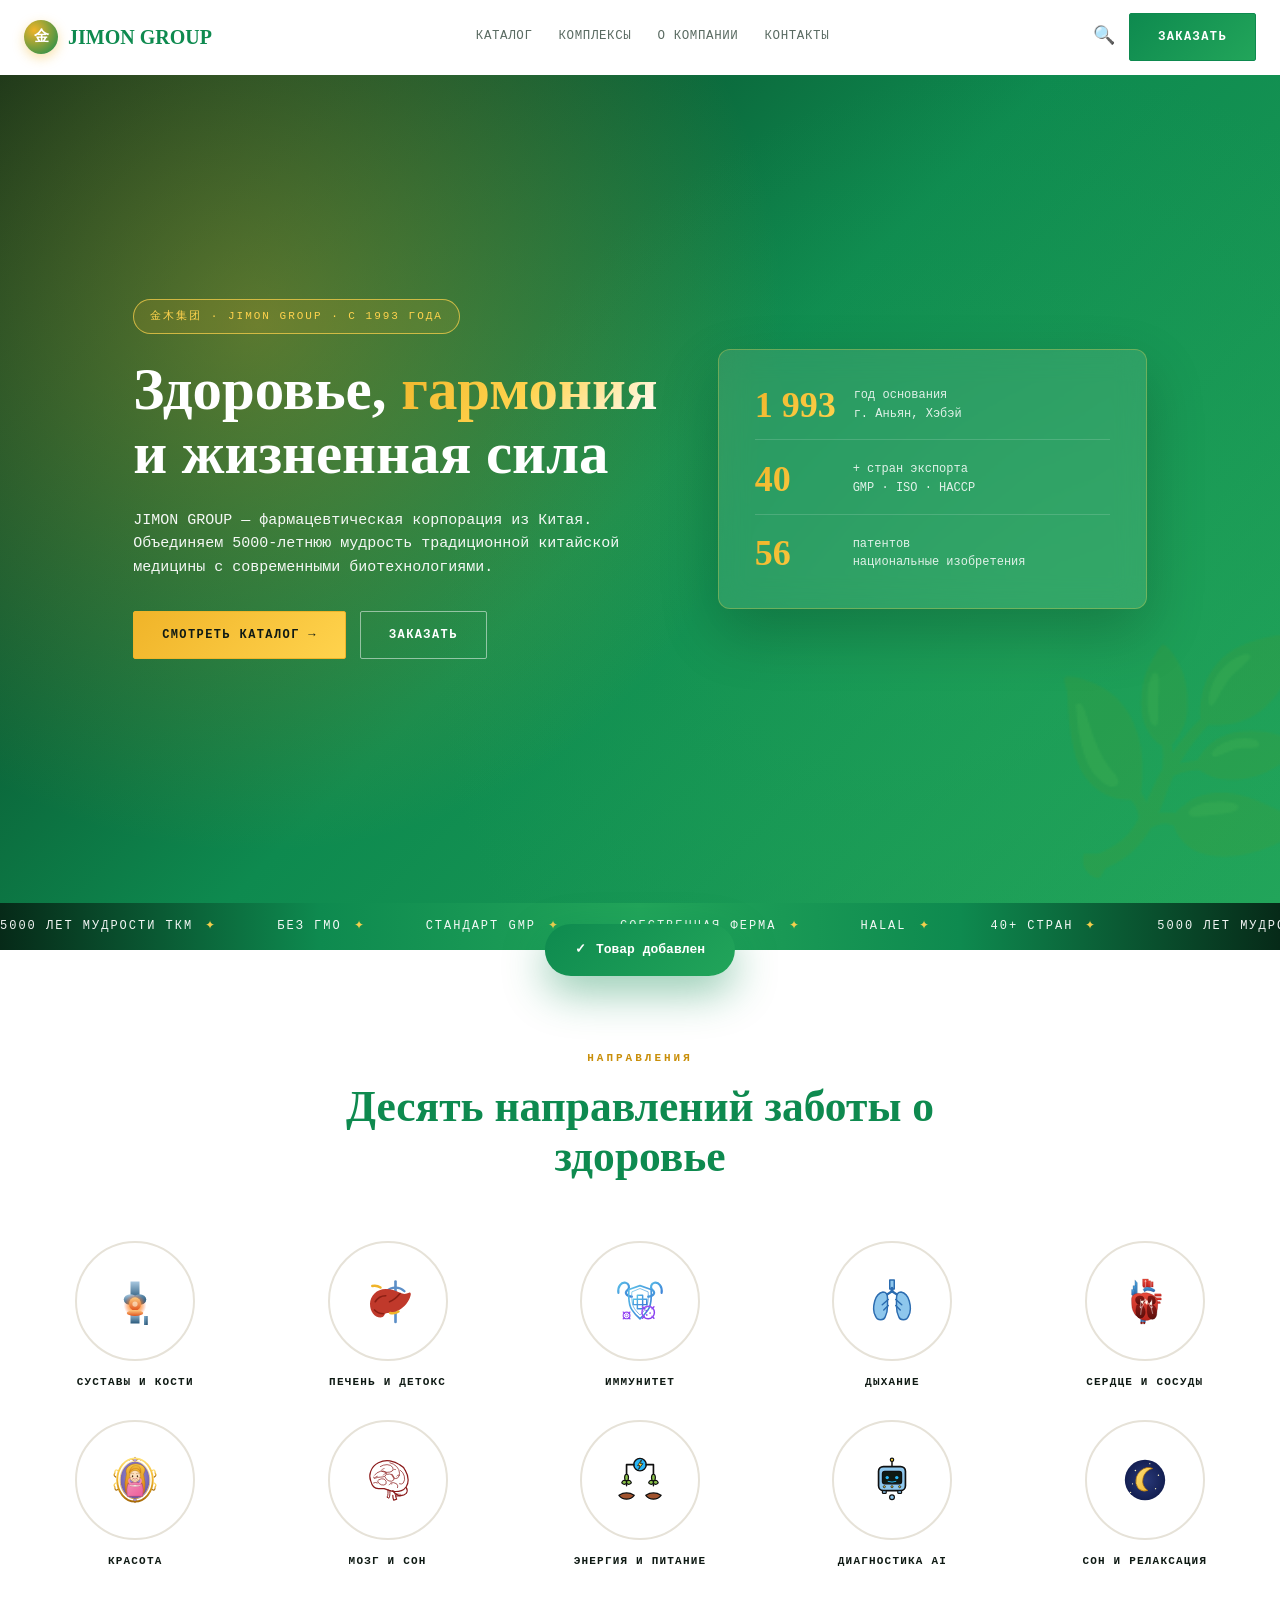
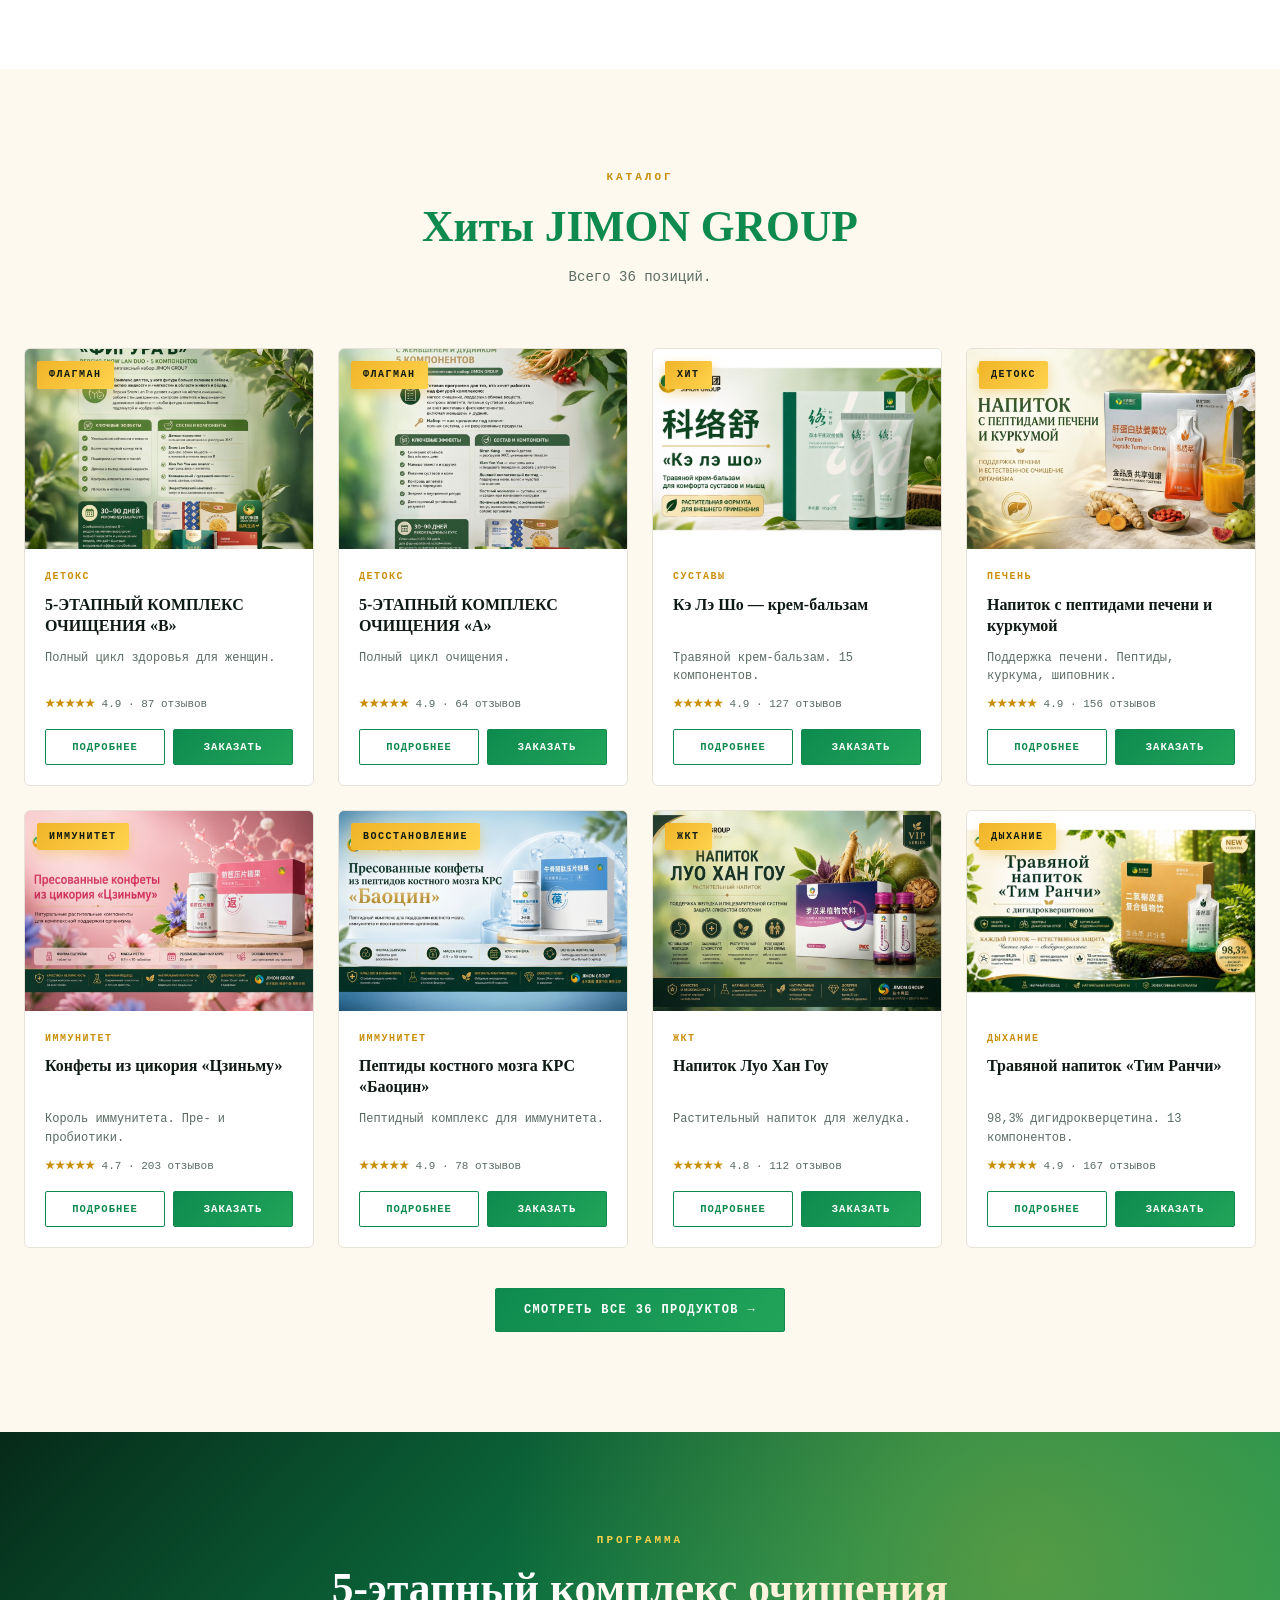
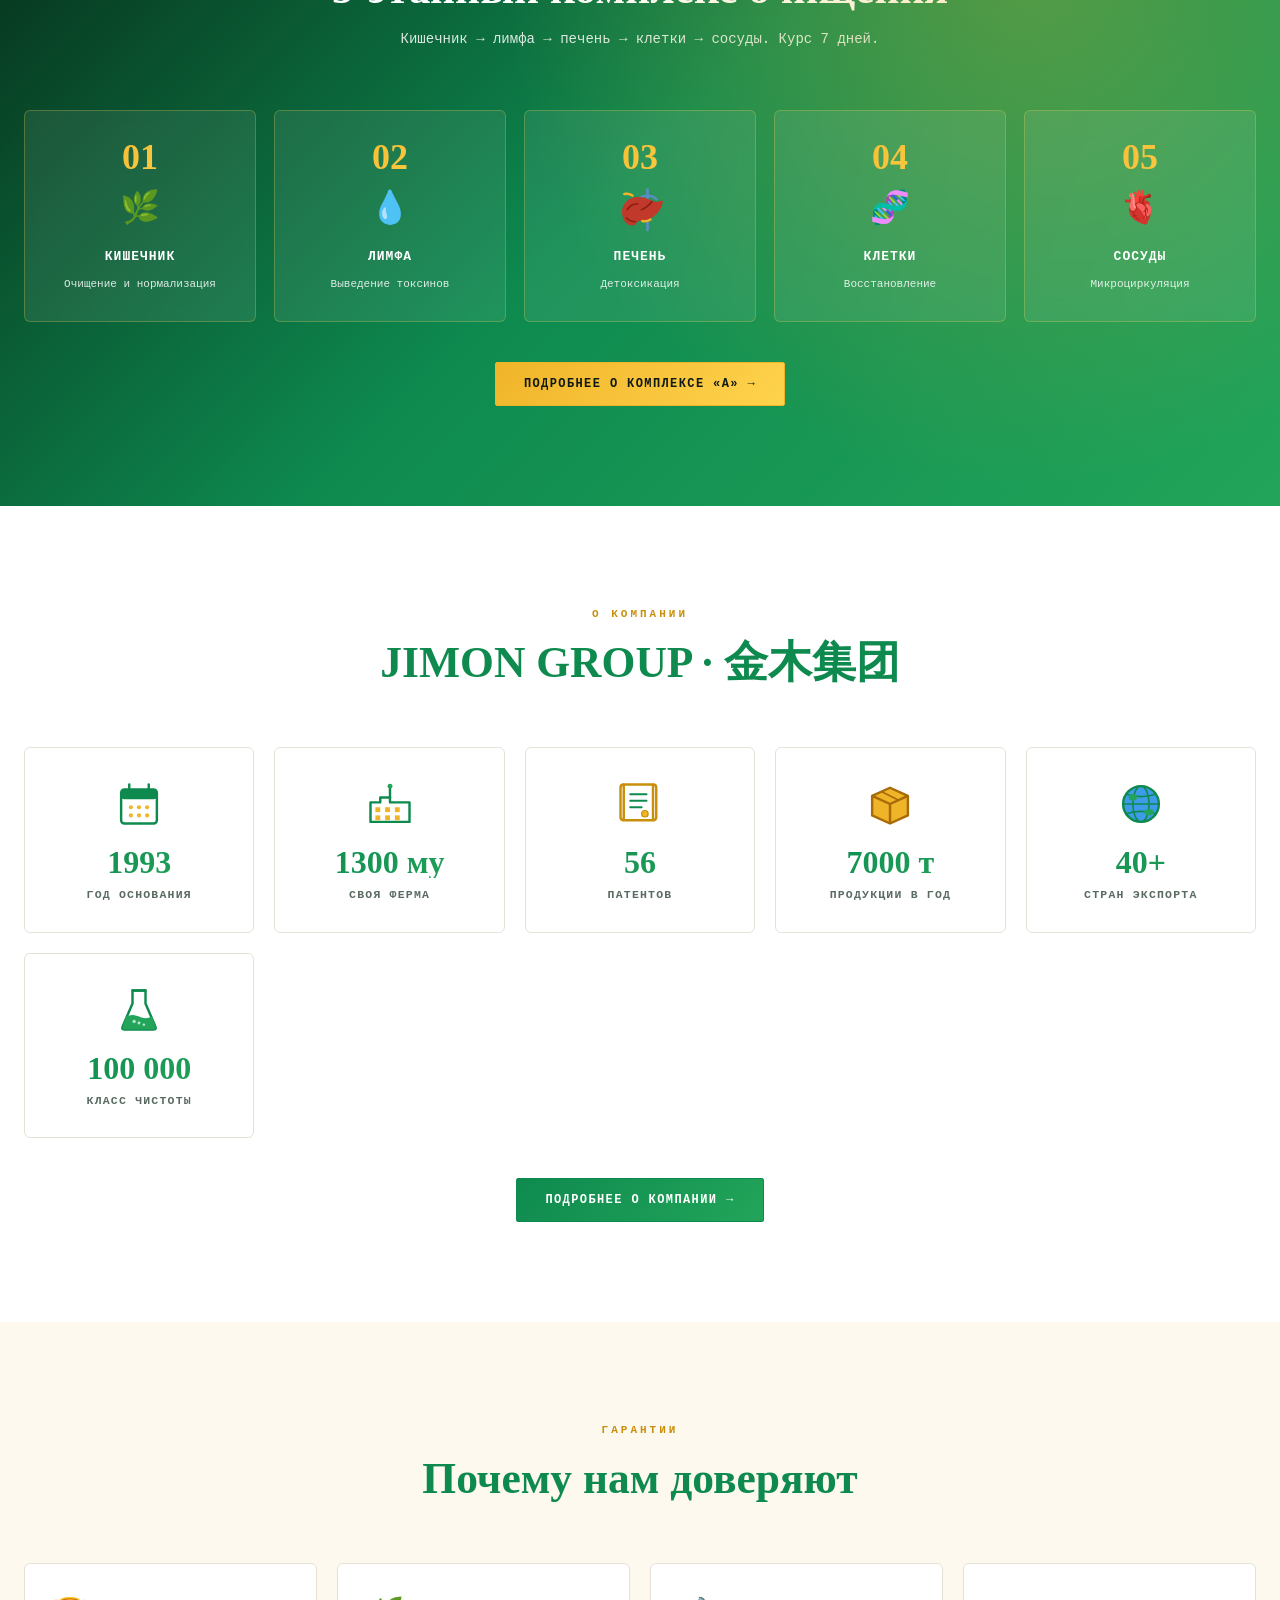
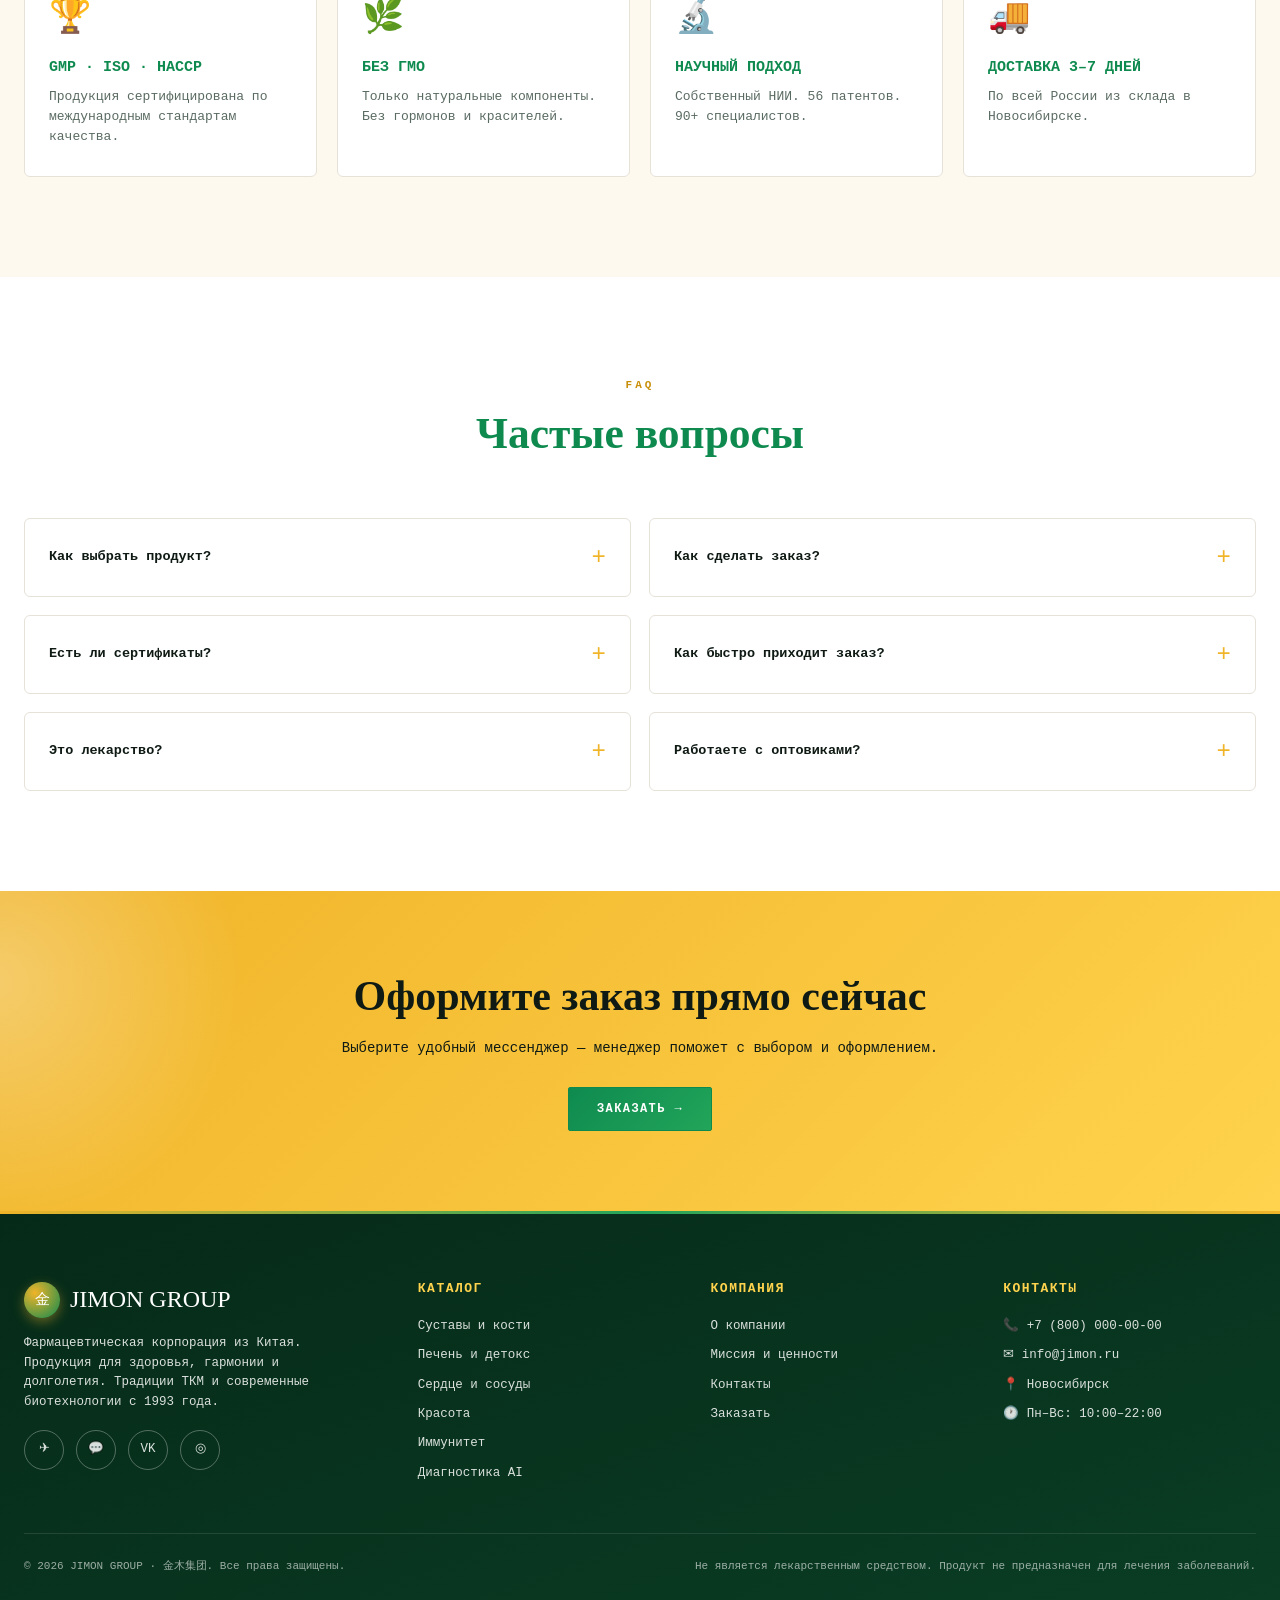
==== commit bdccb0e5: "Update index.html" ====
--- a/index.html
+++ b/index.html
@@ -4,7 +4,8 @@
 <meta charset="UTF-8">
 <meta name="viewport" content="width=device-width, initial-scale=1.0">
 <title>JIMON GROUP — Здоровье. Гармония. Жизненная сила</title>
-<link href="https://fonts.googleapis.com/css2?family=Roboto+Mono:wght@300;400;500;700&family=Playfair+Display:wght@600;700;800&display=swap" rel="stylesheet">
+<link rel="icon" href="data:image/svg+xml,<svg xmlns='http://www.w3.org/2000/svg' viewBox='0 0 100 100'><defs><radialGradient id='g' cx='30%25' cy='30%25' r='80%25'><stop offset='0%25' stop-color='%23f0b429'/><stop offset='100%25' stop-color='%230e8a4f'/></radialGradient></defs><circle cx='50' cy='50' r='48' fill='url(%23g)'/><text x='50' y='72' font-size='62' font-family='Georgia,serif' fill='%23ffffff' text-anchor='middle' font-weight='bold'>金</text></svg>">
+<link href="https://fonts.googleapis.com/css2?family=Roboto+Mono..." rel="stylesheet">
 <style>
 :root{--green:#0e8a4f;--green-2:#22a55a;--green-dark:#0a3d24;--green-deep:#062a18;--gold:#f0b429;--gold-2:#ffd34d;--gold-dark:#c98f0a;--cream:#fdf9ee;--ink:#0f1a14;--muted:#5a6b62;--line:#e6e2d8;--red:#e63946;--pink:#ff6b8a;--blue:#3d9be9;--violet:#8b5cf6;--radius:6px}
 *{margin:0;padding:0;box-sizing:border-box}
@@ -304,7 +305,7 @@
 .order-opt .name{flex:1}
 .order-opt .arrow{font-size:16px;color:var(--gold-dark);transition:transform .25s}
 .order-opt:hover .arrow{transform:translateX(4px)}
-.order-modal__foot{text-align:center;font-size:11px;color:var(--muted);margin-top:20px;font-weight:300}
+.order-modal__list a[href*="instagram.com"]{display:none}.order-modal__list a[href^="mailto:"]{display:none}.order-modal__list a[href^="tel:"]{display:none}.order-modal__foot{text-align:center;font-size:11px;color:var(--muted);margin-top:20px;font-weight:300}
 @media(max-width:1100px){
   .prods{grid-template-columns:repeat(3,1fr)}
   .cats{grid-template-columns:repeat(4,1fr)}
@@ -690,4 +691,4 @@
 document.querySelectorAll('#mmenu a').forEach(a=>a.addEventListener('click',closeMobileMenu));
 </script>
 </body>
-</html>+</html>
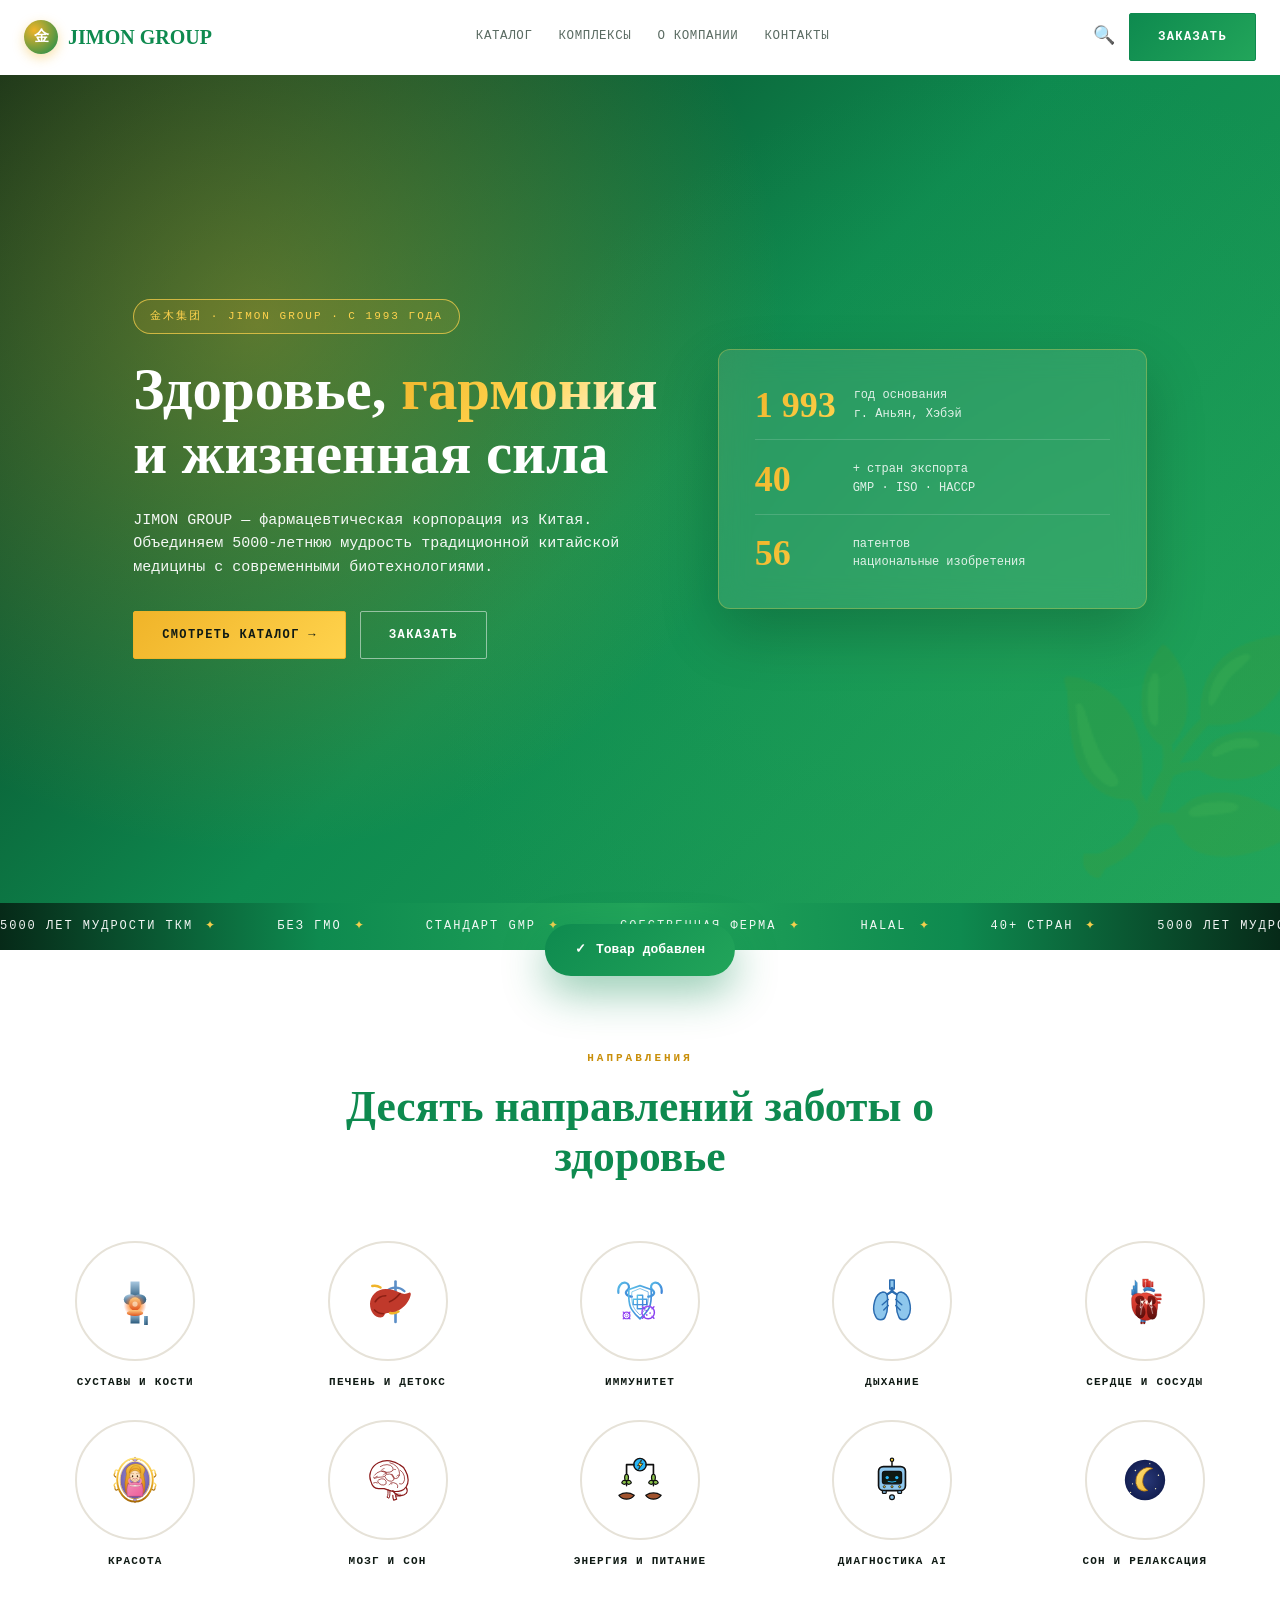
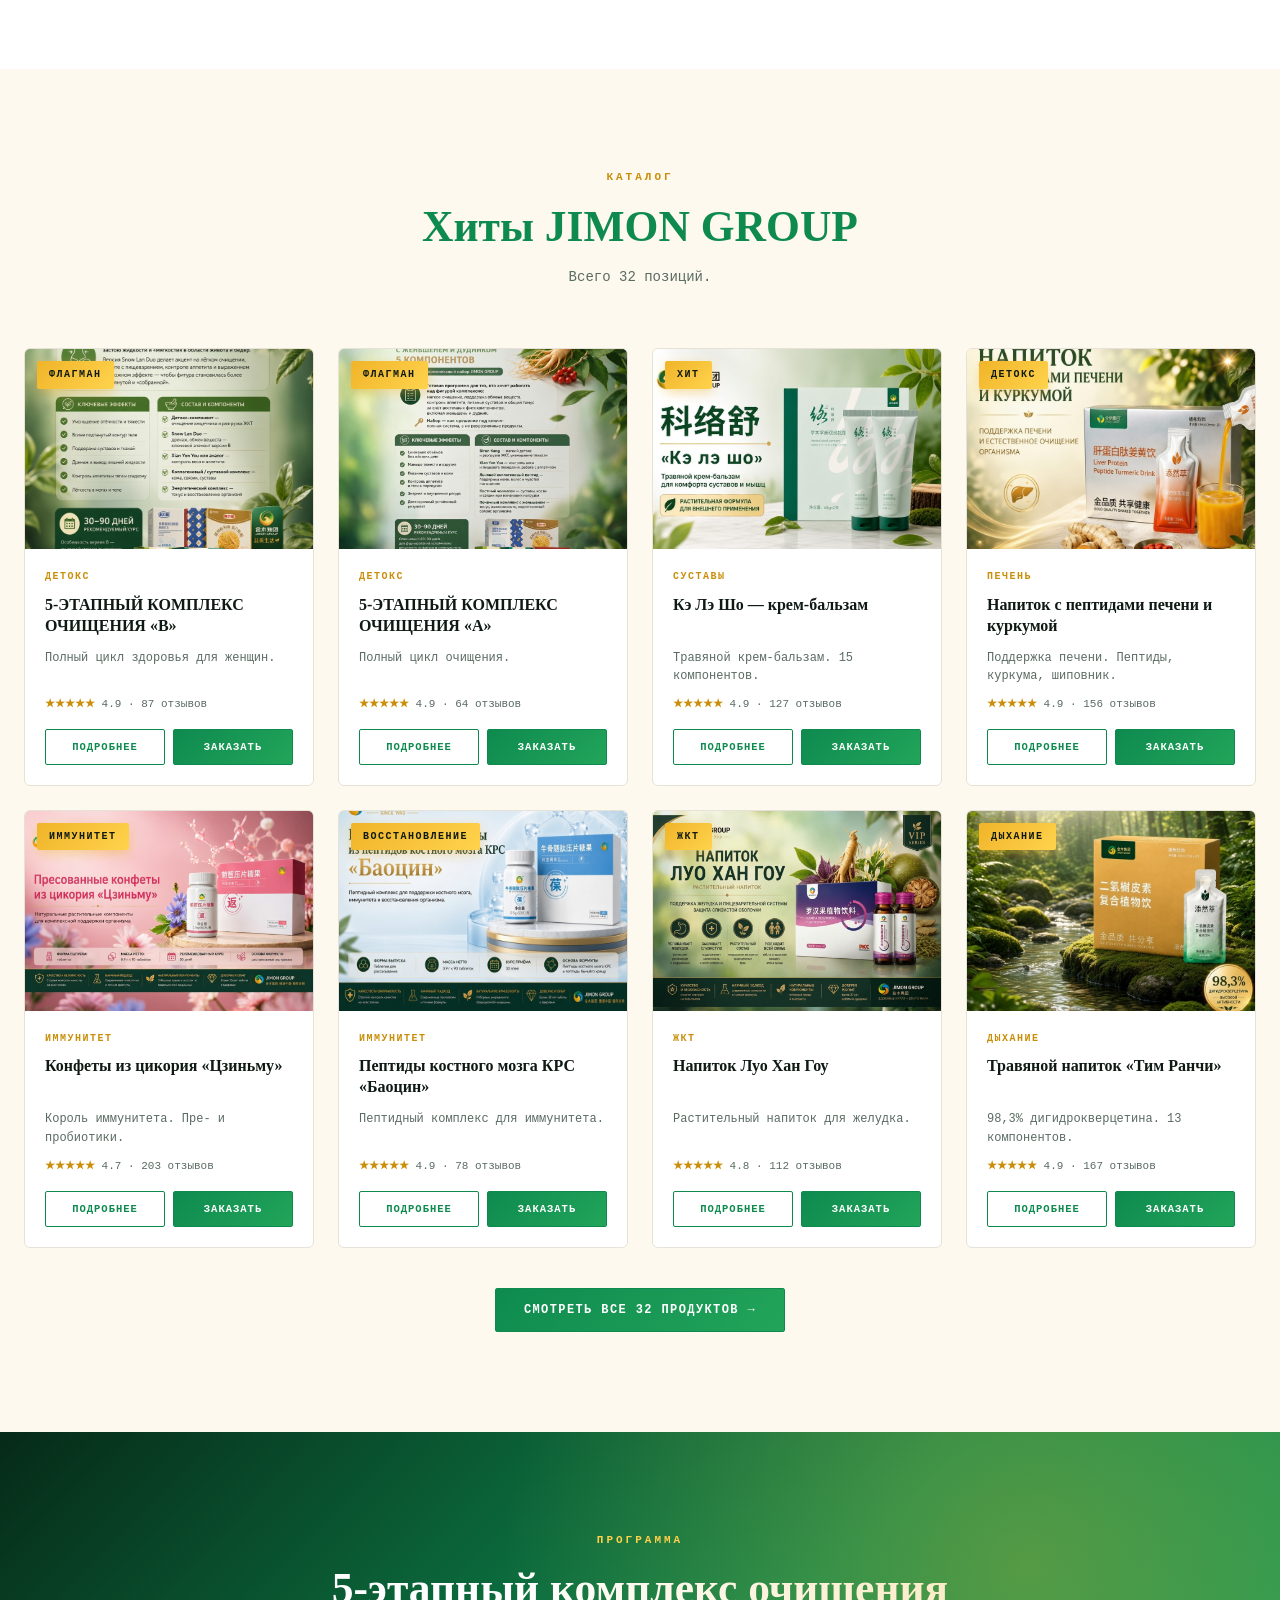
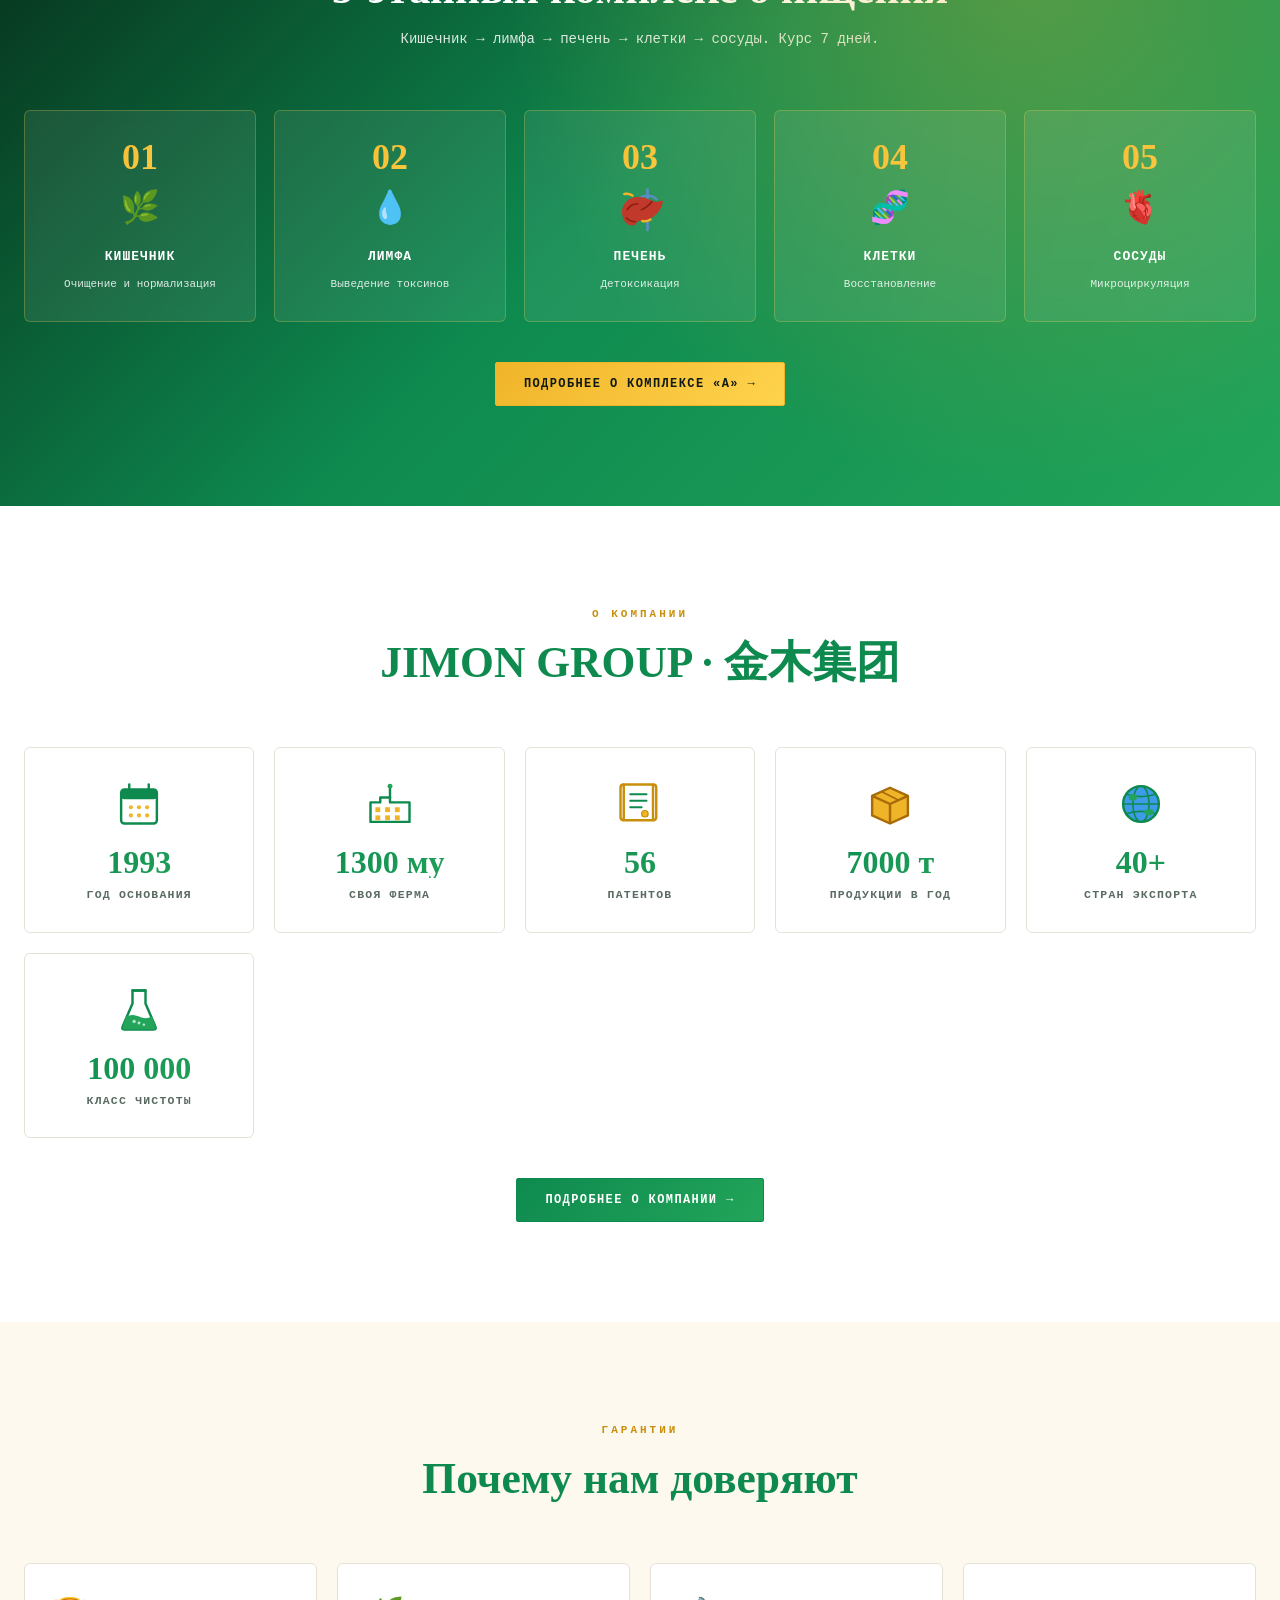
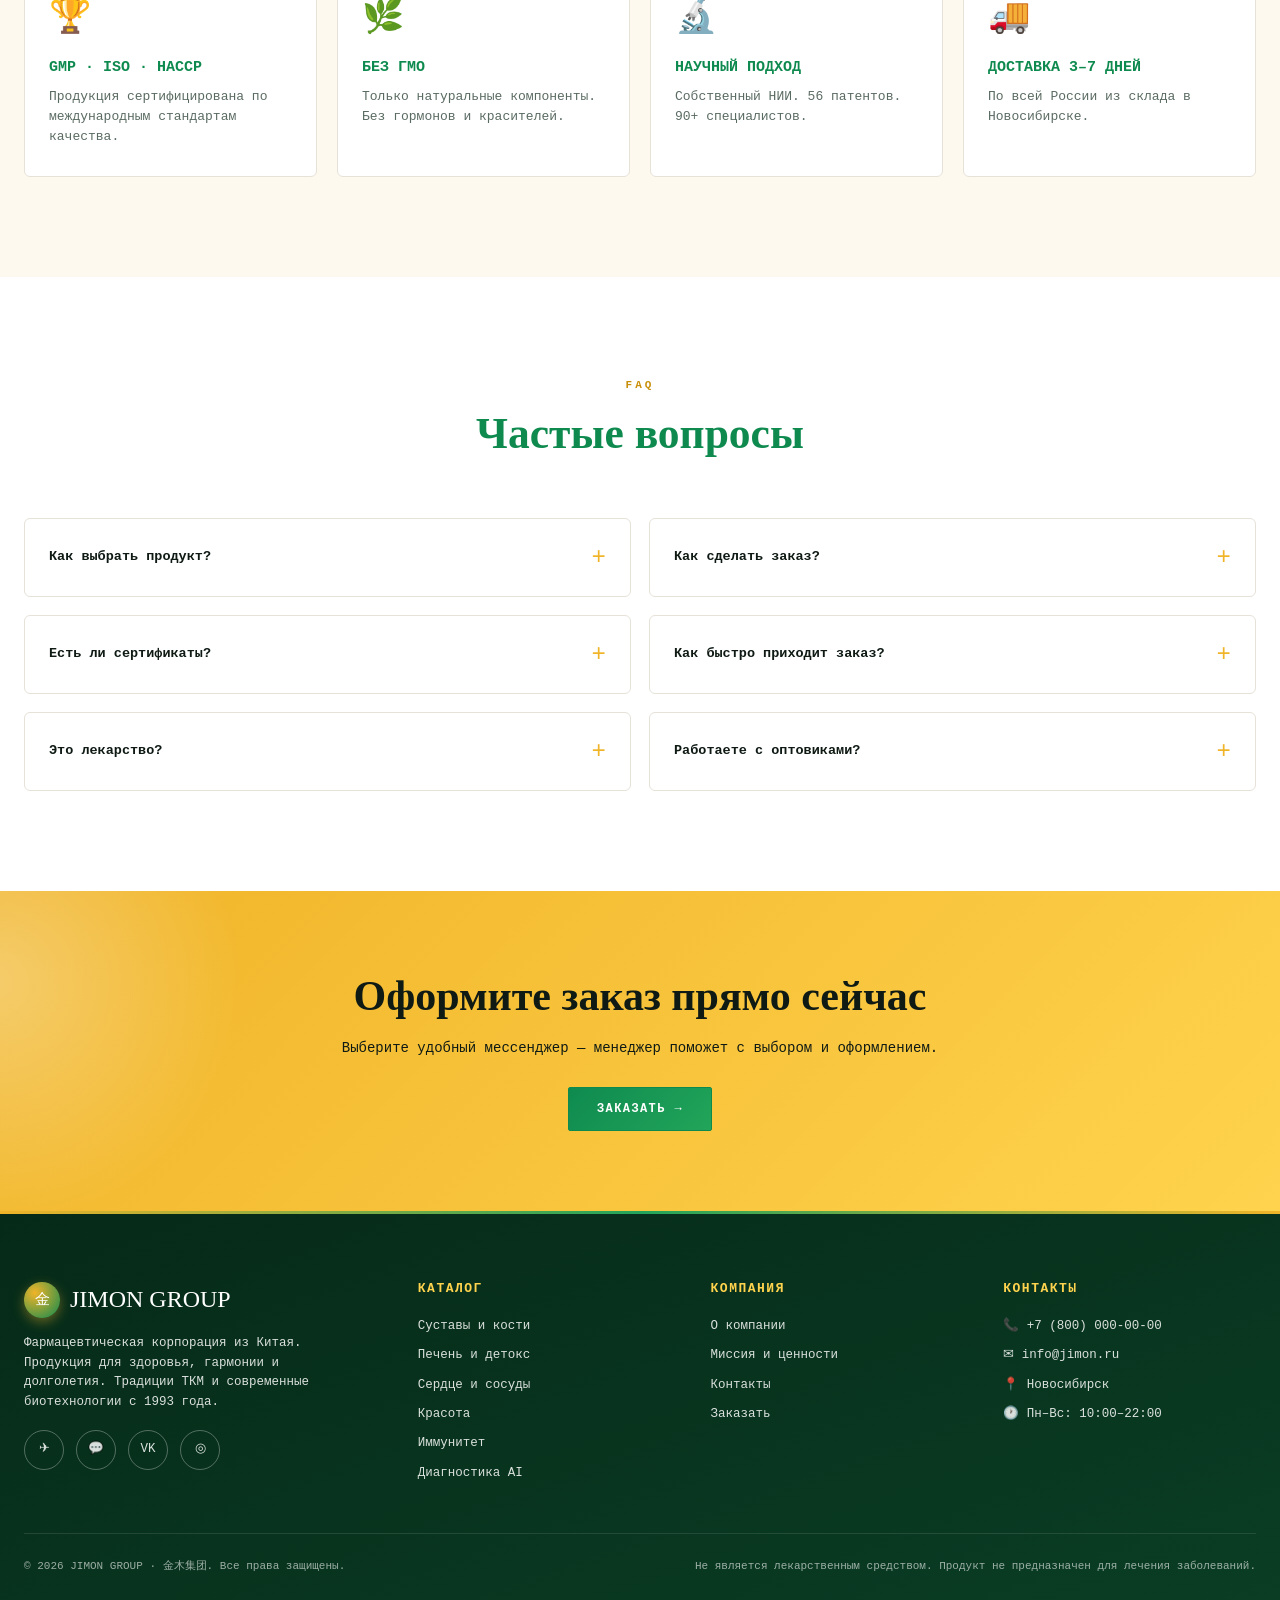
==== commit 96e59e1b: "Update index.html" ====
--- a/index.html
+++ b/index.html
@@ -514,18 +514,14 @@
 {id:"joint-collagen",title:"Суставной коллаген «Дэ Линэн»",cat:"joints",catName:"Суставы",emoji:"💪",img:"images/joint-collagen.jpg",desc:"Глюкозамин, хондроитин, коллаген.",price:5400,oldPrice:6800,rating:4.8,reviews:89,badge:"Комплекс",volume:"20 стиков",course:"20 дней",natural:"9 компонентов",fullDescription:"HOLISTIC JOINT.",composition:[{ic:"🥛",n:"Молоко",d:"Белок."},{ic:"🌿",n:"Ламинария",d:"Минералы."},{ic:"🧬",n:"Глюкозамин",d:"Хрящ."},{ic:"🦴",n:"Бычьи кости",d:"Коллаген."},{ic:"🐟",n:"Рыбьи кости",d:"Коллаген."},{ic:"💧",n:"Гиалурон",d:"Смазка."}],indications:[{ic:"🦴",t:"Суставы",d:"Нагрузки"},{ic:"🏃",t:"Спортсмены",d:"Спорт"},{ic:"👴",t:"Пожилые",d:"Поддержка"},{ic:"⚖️",t:"Нагрузка",d:"Работа"}],application:{dosage:"1 стик",method:"40–50°С",time:"Утром",course:"20 дней",highlight:"Суставы.",steps:[{t:"1",d:"Стик."},{t:"2",d:"В воде."},{t:"3",d:"Утром."},{t:"4",d:"Курс."}]},effects:["Суставы","Гибкость","Кости","Хрящи"],results:[{ic:"🦵",t:"Суставы",d:"Поддержка"},{ic:"🦴",t:"Кости",d:"Прочность"},{ic:"🛡️",t:"Хрящи",d:"Восстановление"},{ic:"✨",t:"Активность",d:"Лёгкость"}],warnings:"Не лекарство.",combinations:[{title:"ПОЛНЫЙ КУРС",products:"Суставной коллаген + Кэ Лэ Шо",desc:"Внутрь + наружно."}]},
 {id:"xue-lan-duo-tabs",title:"Кровочистка Сюэ Лань До",cat:"heart",catName:"Сердце",emoji:"🩸",img:"images/xue-lan-duo-tabs.jpg",desc:"Натто и шелковица.",price:5400,oldPrice:6800,rating:4.8,reviews:118,badge:"Кровь",volume:"60 таб.",course:"2–3 месяца",natural:"Натто + травы",fullDescription:"КРОВОЧИСТКА.",composition:[{ic:"🫘",n:"Натто",d:"Наттокиназа."},{ic:"🍃",n:"Шелковица",d:"Сосуды."},{ic:"🌽",n:"Рыльца",d:"Диурез."},{ic:"🌼",n:"Хризантема",d:"Давление."},{ic:"🌿",n:"Травы ТКМ",d:"Очищение."}],indications:[{ic:"🩸",t:"Густая кровь",d:"Разжижение"},{ic:"💗",t:"Сосуды",d:"Эластичность"},{ic:"🧠",t:"Память",d:"Кровоснабжение"},{ic:"🦵",t:"Тромбы",d:"Профилактика"}],application:{dosage:"1–2 таб.",method:"Рассасывать",time:"Утро/вечер",course:"2–3 мес.",highlight:"Регулярно.",steps:[{t:"1",d:"1–2 таб."},{t:"2",d:"Рассасывать."},{t:"3",d:"Курс."},{t:"4",d:"Регулярно."}]},effects:["Сердце","Микроциркуляция","Разжижение","Тромбы"],results:[{ic:"🩸",t:"Кровь",d:"Разжижение"},{ic:"💗",t:"Сосуды",d:"Эластичность"},{ic:"🧠",t:"Память",d:"Кровоснабжение"},{ic:"💚",t:"Профилактика",d:"Риски"}],warnings:"Не лекарство.",combinations:[{title:"ИММУНИТЕТ",products:"Кровочистка + Тим Ранчи",desc:"Защита."}]},
 {id:"ai-diagnostic",title:"AI Small Quality",cat:"diagnostics",catName:"Диагностика AI",emoji:"🤖",img:"images/ai-diagnostic.jpg",desc:"Приложение с ИИ. Диагностика.",price:5400,oldPrice:6000,rating:4.6,reviews:29,badge:"AI",volume:"Приложение",course:"Постоянно",natural:"AI-алгоритм",fullDescription:"JINMU AI.",composition:[{ic:"🤖",n:"AI-алгоритм",d:"Распознавание."},{ic:"📊",n:"База продуктов",d:"Подбор."},{ic:"📱",n:"Приложение",d:"iOS/Android."}],indications:[{ic:"🔍",t:"Самодиагностика",d:"Оценка"},{ic:"⚖️",t:"Подбор",d:"Рекомендации"},{ic:"📈",t:"Динамика",d:"Дневник"},{ic:"💚",t:"Контроль",d:"Профилактика"}],application:{dosage:"1 сканирование",method:"Установить",time:"Любое",course:"Постоянно",highlight:"Подбор продуктов.",steps:[{t:"1",d:"Установите."},{t:"2",d:"Сканируйте."},{t:"3",d:"Результат."},{t:"4",d:"Заказ."}]},effects:["AI-диагностика","Энергия","Подбор","Дневник"],results:[{ic:"🤖",t:"Диагностика",d:"Точность"},{ic:"📊",t:"Рекомендации",d:"Подбор"},{ic:"💚",t:"Динамика",d:"Прогресс"}],warnings:"Не медизделие.",combinations:[{title:"AI + ПРОГРАММА",products:"AI + Комплекс «В»",desc:"Питание."}]},
-{id:"aura-oil",title:"Aura Curu — масло-эссенция",cat:"beauty",catName:"Красота",emoji:"💧",img:"images/aura-oil.jpg",desc:"Антивозрастное. Увлажняет.",price:5400,oldPrice:6800,rating:4.8,reviews:47,badge:"НОВИНКА",volume:"30 мл",course:"Ежедневно",natural:"Пептиды + масла",fullDescription:"AURA CURU.",composition:[{ic:"🌿",n:"Масла",d:"Питание."},{ic:"🧬",n:"Пептиды",d:"Упругость."},{ic:"💧",n:"Гиалурон",d:"Увлажнение."},{ic:"🛡️",n:"Антиоксидант",d:"Защита."}],indications:[{ic:"💧",t:"Тусклая",d:"Сияние"},{ic:"🌵",t:"Сухость",d:"Раздражение"},{ic:"⏰",t:"Возрастные",d:"Упругость"},{ic:"🛡️",t:"Барьер",d:"Чувствительность"}],application:{dosage:"2–3 капли",method:"На кожу",time:"Утро/вечер",course:"Ежедневно",highlight:"Уход.",steps:[{t:"1",d:"Очистите."},{t:"2",d:"2–3 капли."},{t:"3",d:"Массаж."},{t:"4",d:"Ежедневно."}]},effects:["Увлажняет","Восстанавливает","Барьер","Упругость","Сияние"],results:[{ic:"💧",t:"Увлажнение",d:"Глубокое"},{ic:"✨",t:"Сияние",d:"Вид"},{ic:"🛡️",t:"Барьер",d:"Крепкий"},{ic:"💚",t:"Упругость",d:"Моделирование"}],warnings:"Тест.",combinations:[{title:"AURA CURU",products:"Масло + спрей + бальзам",desc:"Протокол."}]},
 {id:"aura-spray",title:"Aura Curu — спрей",cat:"beauty",catName:"Красота",emoji:"💦",img:"images/aura-spray.jpg",desc:"Моделирующий спрей.",price:5400,oldPrice:6800,rating:4.7,reviews:38,badge:"НОВИНКА",volume:"120 мл",course:"Ежедневно",natural:"Наночастицы",fullDescription:"AURA SPRAY.",composition:[{ic:"💧",n:"Наночастицы",d:"Проникновение."},{ic:"🌸",n:"Уд",d:"Аромат."},{ic:"🧬",n:"Пептиды",d:"Упругость."}],indications:[{ic:"✨",t:"Тусклая",d:"Сияние"},{ic:"⏰",t:"Возрастные",d:"Контуры"},{ic:"💧",t:"Сухость",d:"Увлажнение"},{ic:"🌸",t:"Аромат",d:"Премиум"}],application:{dosage:"2–3 распыления",method:"15–20 см",time:"Утро/вечер",course:"Ежедневно",highlight:"Все типы.",steps:[{t:"1",d:"Очистите."},{t:"2",d:"Распылить."},{t:"3",d:"Впитать."},{t:"4",d:"Ежедневно."}]},effects:["Моделирование","Увлажнение","Антивозраст","Аромат"],results:[{ic:"✨",t:"Сияние",d:"Свежий"},{ic:"💧",t:"Увлажнение",d:"Комфорт"},{ic:"🌸",t:"Аромат",d:"Уд"},{ic:"💚",t:"Упругость",d:"Моделирование"}],warnings:"Тест.",combinations:[{title:"AURA CURU",products:"Спрей + масло + бальзам",desc:"Протокол."}]},
-{id:"aura-honey",title:"Aura Curu — бальзам с мёдом",cat:"beauty",catName:"Красота",emoji:"🍯",img:"images/aura-honey.jpg",desc:"Очищающий бальзам с мёдом.",price:5400,oldPrice:6800,rating:4.8,reviews:52,badge:"НОВИНКА",volume:"100 г × 2",course:"Ежедневно",natural:"Мёд + ПАВ",fullDescription:"AURA HONEY.",composition:[{ic:"🍯",n:"Мёд",d:"Питание."},{ic:"🌿",n:"ПАВ",d:"Очищение."},{ic:"💧",n:"Увлажнение",d:"Комфорт."}],indications:[{ic:"🧴",t:"Косметика",d:"SPF"},{ic:"🌿",t:"Мягкое очищение",d:"Без агрессии"},{ic:"✨",t:"Омоложение",d:"Уход"},{ic:"💧",t:"Сухость",d:"Увлажнение"}],application:{dosage:"Немного",method:"На сухую",time:"Утро/вечер",course:"Ежедневно",highlight:"Все типы.",steps:[{t:"1",d:"На сухую."},{t:"2",d:"Массаж 1 мин."},{t:"3",d:"Смыть."},{t:"4",d:"Ежедневно."}]},effects:["Очищение","SPF","Мягкость","Омоложение"],results:[{ic:"🌿",t:"Чистота",d:"Без остатков"},{ic:"✨",t:"Свежесть",d:"Комфорт"},{ic:"💧",t:"Увлажнение",d:"Мягкость"}],warnings:"Только наружно.",combinations:[{title:"AURA CURU",products:"Бальзам + масло + спрей",desc:"Протокол."}]},
 {id:"sunscreen-stqanon",title:"St·QANON SPF50+ PA++++",cat:"beauty",catName:"Красота",emoji:"☀️",img:"images/sunscreen-stqanon.jpg",desc:"Солнцезащитный крем.",price:5400,oldPrice:6800,rating:4.9,reviews:71,badge:"SPF50+",volume:"50 мл",course:"Ежедневно",natural:"Пептиды",fullDescription:"ST·QANON.",composition:[{ic:"🥚",n:"Эктоин",d:"Защита."},{ic:"💧",n:"Глицерил",d:"Баланс."},{ic:"🌸",n:"Кувшинка",d:"Антиоксидант."},{ic:"🌿",n:"Магнолия",d:"Защита."},{ic:"💦",n:"Гиалуронат",d:"Увлажнение."}],indications:[{ic:"☀️",t:"Защита",d:"Солнце"},{ic:"🎨",t:"Пигментация",d:"Тон"},{ic:"⏰",t:"Фотостарение",d:"Молодость"},{ic:"💧",t:"Увлажнение",d:"Комфорт"}],application:{dosage:"Немного",method:"15–20 мин",time:"Ежедневно",course:"Постоянно",highlight:"Устойчив к воде.",steps:[{t:"1",d:"До солнца."},{t:"2",d:"На лицо."},{t:"3",d:"Обновлять."},{t:"4",d:"Круглый год."}]},effects:["SPF50+ PA++++","Двойная","Увлажнение","Антиоксидант","Без налёта"],results:[{ic:"☀️",t:"Защита",d:"98% UVB"},{ic:"💧",t:"Увлажнение",d:"Комфорт"},{ic:"✨",t:"Ровный тон",d:"Сияние"},{ic:"🛡️",t:"Барьер",d:"Защита"}],warnings:"Наружно.",combinations:[{title:"ЛЕТО",products:"St·QANON + Суланьцао",desc:"Защита + увлажнение."}]},
-{id:"red-rice-essence",title:"Эссенция из красного риса",cat:"beauty",catName:"Красота",emoji:"🌾",img:"images/red-rice-essence.jpg",desc:"Нейропептиды и коллаген.",price:5400,oldPrice:6800,rating:4.9,reviews:59,badge:"ХИТ",volume:"40 мл",course:"Ежедневно",natural:"Нейропептиды",fullDescription:"SNOW ORCHID.",composition:[{ic:"🌾",n:"Красный рис",d:"Антиоксидант."},{ic:"💧",n:"Гиалурон",d:"Увлажнение."},{ic:"✨",n:"Альтеромонас",d:"Сияние."},{ic:"🌿",n:"Женьшень",d:"Питание."},{ic:"🧬",n:"Нейропептиды",d:"Упругость."}],indications:[{ic:"💧",t:"Сухость",d:"Стянутость"},{ic:"✨",t:"Тусклый",d:"Тон"},{ic:"⏰",t:"Упругость",d:"Возраст"},{ic:"🎨",t:"Пигментация",d:"Осветление"}],application:{dosage:"2–3 капли",method:"На ладони",time:"Утро/вечер",course:"Ежедневно",highlight:"Перед эмульсией.",steps:[{t:"1",d:"Очистите."},{t:"2",d:"2–3 капли."},{t:"3",d:"Лицо."},{t:"4",d:"Ежедневно."}]},effects:["Увлажняет","Питает","Текстура","Упругость","Осветление"],results:[{ic:"💧",t:"Увлажнение",d:"Изнутри"},{ic:"✨",t:"Тон",d:"Сияние"},{ic:"💚",t:"Упругость",d:"Эластичность"},{ic:"🌸",t:"Морщины",d:"Гладкость"}],warnings:"Наружно.",combinations:[{title:"SNOW ORCHID",products:"Эссенция + Набор + Крем",desc:"Протокол."}]},
 {id:"snow-orchid-set",title:"Набор «Снежная орхидея» — 6 предметов",cat:"beauty",catName:"Красота",emoji:"🎁",img:"images/snow-orchid-set.jpg",desc:"Полный уход на основе красного риса.",price:33000,oldPrice:41000,rating:4.9,reviews:34,badge:"ПОДАРОК",volume:"6 предметов",course:"Ежедневно",natural:"Красный рис",fullDescription:"НАБОР «СНЕЖНАЯ ОРХИДЕЯ».",composition:[{ic:"🌾",n:"Красный рис",d:"Антиоксидант."},{ic:"💧",n:"Гиалурон",d:"Увлажнение."},{ic:"🧬",n:"Пептиды",d:"Упругость."}],indications:[{ic:"💧",t:"Сухость",d:"Стянутость"},{ic:"✨",t:"Тусклый",d:"Тон"},{ic:"⏰",t:"Упругость",d:"Возраст"},{ic:"🌸",t:"Морщины",d:"Первые"}],application:{dosage:"По схеме",method:"Утро/вечер",time:"Утро/вечер",course:"Постоянно",highlight:"Линия ухода.",steps:[{t:"1",d:"Пенка."},{t:"2",d:"Тоник."},{t:"3",d:"Эссенция."},{t:"4",d:"Эмульсия."},{t:"5",d:"Крем."},{t:"6",d:"Кушон."}]},effects:["Увлажняет","Питает","Текстура","Упругость","Осветление","Барьер"],results:[{ic:"💧",t:"Увлажнение",d:"24 часа"},{ic:"✨",t:"Тон",d:"Ровный"},{ic:"💚",t:"Упругость",d:"Молодость"},{ic:"🎁",t:"Подарок",d:"Премиум"}],warnings:"Наружно.",combinations:[{title:"SNOW ORCHID",products:"Набор + Эссенция + Крем",desc:"Максимум."}]},
-{id:"snow-orchid-cream",title:"Антивозрастной крем Snow Orchid",cat:"beauty",catName:"Красота",emoji:"🌺",img:"images/snow-orchid-cream.jpg",desc:"Разглаживает морщины.",price:5400,oldPrice:6800,rating:4.8,reviews:62,badge:"ЛИФТИНГ",volume:"50 г",course:"Ежедневно",natural:"Коллаген",fullDescription:"ЛИФТИНГ-КРЕМ.",composition:[{ic:"🌿",n:"Центелла",d:"Восстановление."},{ic:"🧬",n:"Пептид конуса",d:"Упругость."},{ic:"💧",n:"Коллаген",d:"Увлажнение."},{ic:"✨",n:"Ацетилгексапептид-8",d:"Морщины."},{ic:"🌸",n:"Герань",d:"Питание."}],indications:[{ic:"👁️",t:"Морщины",d:"Разглаживание"},{ic:"🌺",t:"Складки",d:"Уменьшение"},{ic:"⏰",t:"Упругость",d:"Лифтинг"},{ic:"✨",t:"Тусклый",d:"Сияние"}],application:{dosage:"Немного",method:"На кожу",time:"Утро/вечер",course:"Ежедневно",highlight:"Научный.",steps:[{t:"1",d:"Очистите."},{t:"2",d:"Немного."},{t:"3",d:"Массаж."},{t:"4",d:"Ежедневно."}]},effects:["Морщины","Упругость","Увлажнение","Тон","Овал"],results:[{ic:"✨",t:"Сияние",d:"Восстановление"},{ic:"🌺",t:"Подтяжка",d:"Контуры"},{ic:"💧",t:"Увлажнение",d:"Глубокое"},{ic:"🌸",t:"Морщины",d:"Гладкость"}],warnings:"Наружно.",combinations:[{title:"АНТИВОЗРАСТ",products:"Крем + Эссенция + Набор",desc:"Система."}]},
+{id:"snow-orchid-cream",title:"Антивозрастной спрей Снежная Орхидея",cat:"beauty",catName:"Красота",emoji:"🌺",img:"images/snow-orchid-cream.jpg",desc:"Разглаживает морщины.",price:5400,oldPrice:6800,rating:4.8,reviews:62,badge:"ЛИФТИНГ",volume:"50 г",course:"Ежедневно",natural:"Коллаген",fullDescription:"ЛИФТИНГ-КРЕМ.",composition:[{ic:"🌿",n:"Центелла",d:"Восстановление."},{ic:"🧬",n:"Пептид конуса",d:"Упругость."},{ic:"💧",n:"Коллаген",d:"Увлажнение."},{ic:"✨",n:"Ацетилгексапептид-8",d:"Морщины."},{ic:"🌸",n:"Герань",d:"Питание."}],indications:[{ic:"👁️",t:"Морщины",d:"Разглаживание"},{ic:"🌺",t:"Складки",d:"Уменьшение"},{ic:"⏰",t:"Упругость",d:"Лифтинг"},{ic:"✨",t:"Тусклый",d:"Сияние"}],application:{dosage:"Немного",method:"На кожу",time:"Утро/вечер",course:"Ежедневно",highlight:"Научный.",steps:[{t:"1",d:"Очистите."},{t:"2",d:"Немного."},{t:"3",d:"Массаж."},{t:"4",d:"Ежедневно."}]},effects:["Морщины","Упругость","Увлажнение","Тон","Овал"],results:[{ic:"✨",t:"Сияние",d:"Восстановление"},{ic:"🌺",t:"Подтяжка",d:"Контуры"},{ic:"💧",t:"Увлажнение",d:"Глубокое"},{ic:"🌸",t:"Морщины",d:"Гладкость"}],warnings:"Наружно.",combinations:[{title:"АНТИВОЗРАСТ",products:"Крем + Эссенция + Набор",desc:"Система."}]},
 {id:"ginseng-dendrobium",title:"Порошок женьшеня и дендробиума",cat:"energy",catName:"Энергия",emoji:"🎋",img:"images/ginseng-dendrobium.jpg",desc:"Селезёнка, инь.",price:5400,oldPrice:6800,rating:4.7,reviews:36,badge:"ЖКТ",volume:"40 г",course:"30 дней",natural:"Женьшень + дендробиум",fullDescription:"ЖЕНЬШЕНЬ + ДЕНДРОБИУМ.",composition:[{ic:"🌿",n:"Женьшень",d:"Тонизирует."},{ic:"🎋",n:"Дендробиум",d:"Восполняет инь."},{ic:"🍚",n:"Основа",d:"Напиток."}],indications:[{ic:"🍽️",t:"Пищеварение",d:"Комфорт"},{ic:"🌿",t:"Желудок",d:"Слизистая"},{ic:"💚",t:"Дефицит инь",d:"Недомогание"},{ic:"🛡️",t:"Иммунитет",d:"Защита"}],application:{dosage:"1 саше",method:"Тёплая вода",time:"1 раз",course:"30 дней",highlight:"Ежедневно.",steps:[{t:"1",d:"Саше."},{t:"2",d:"В воде."},{t:"3",d:"1 раз."},{t:"4",d:"Курс."}]},effects:["Селезёнка","Слизистая","Инь","Иммунитет"],results:[{ic:"🍽️",t:"ЖКТ",d:"Пищеварение"},{ic:"🌿",t:"Слизистая",d:"Восстановление"},{ic:"🛡️",t:"Иммунитет",d:"Укрепление"},{ic:"⚡",t:"Тонус",d:"Энергия"}],warnings:"Не лекарство.",combinations:[{title:"ЖКТ",products:"Женьшень-дендробиум + Луо Хан Гоу + Цикорий",desc:"Комплекс."}]},
 {id:"jade-powder",title:"Порошок из черного нефрита",cat:"sleep",catName:"Релаксация",emoji:"🌊",img:"images/jade-powder.jpg",desc:"Согревает, снимает усталость.",price:11100,oldPrice:13900,rating:4.8,reviews:28,badge:"РЕЛАКС",volume:"15 пакетов",course:"15 дней",natural:"Черный нефрит",fullDescription:"МО YU FEN.",composition:[{ic:"⚫",n:"Черный нефрит",d:"Микроэлементы."},{ic:"🌊",n:"Минералы",d:"K, Mg, Zn."},{ic:"🌿",n:"Доп.",d:"Согревание."}],indications:[{ic:"🦶",t:"Усталость ног",d:"Тяжесть"},{ic:"❄️",t:"Зябкость",d:"Холод"},{ic:"💤",t:"Сон",d:"Расслабление"},{ic:"💧",t:"Микроциркуляция",d:"Метаболизм"}],application:{dosage:"1 пакет",method:"40–45°С",time:"Вечером",course:"15 дней",highlight:"Расслабление.",steps:[{t:"1",d:"Пакет."},{t:"2",d:"Ноги 15–20 мин."},{t:"3",d:"Согрев."},{t:"4",d:"15 дней."}]},effects:["Микроциркуляция","Метаболизм","Усталость","Согревание"],results:[{ic:"🦶",t:"Ноги",d:"Лёгкость"},{ic:"🔥",t:"Согрев",d:"Тепло"},{ic:"💤",t:"Сон",d:"Спокойный"},{ic:"💧",t:"Микроциркуляция",d:"Улучшение"}],warnings:"Наружно.",combinations:[{title:"ВЕЧЕР",products:"Нефритовая ванночка + Напиток для сна",desc:"Расслабление."}]},
 {id:"all-skin",title:"Напиток для кожи All-Skin",cat:"beauty",catName:"Красота",emoji:"🌸",img:"images/all-skin.jpg",desc:"Структура кожи, коллаген.",price:5400,oldPrice:6800,rating:4.8,reviews:44,badge:"ПАТЕНТ",volume:"300 мл",course:"30 дней",natural:"Пептиды",fullDescription:"WHOLE SKIN.",composition:[{ic:"🧬",n:"Пептиды",d:"Коллаген."},{ic:"💧",n:"Гиалурон",d:"Увлажнение."},{ic:"🛡️",n:"Антиоксидант",d:"Защита."},{ic:"🌸",n:"Экстракты",d:"Питание."}],indications:[{ic:"✨",t:"Тусклый",d:"Сияние"},{ic:"⏰",t:"Упругость",d:"Возраст"},{ic:"💧",t:"Сухость",d:"Изнутри"},{ic:"🌸",t:"Морщины",d:"Разглаживание"}],application:{dosage:"1 саше",method:"Выпить",time:"1 раз",course:"30 дней",highlight:"Питание.",steps:[{t:"1",d:"Открыть."},{t:"2",d:"Выпить."},{t:"3",d:"1 раз."},{t:"4",d:"Курс."}]},effects:["Структура","Коллаген","Антиоксидант","Цвет","Увлажнение","Упругость"],results:[{ic:"✨",t:"Сияние",d:"Цвет"},{ic:"💧",t:"Увлажнение",d:"Изнутри"},{ic:"💚",t:"Упругость",d:"Эластичность"},{ic:"🌸",t:"Молодость",d:"Защита"}],warnings:"Не лекарство.",combinations:[{title:"КРАСОТА",products:"All-Skin + Суланьцао + Коллаген",desc:"Комплекс."}]},
 {id:"homological-youth",title:"Микрогранулы гомологичного омоложения",cat:"immunity",catName:"Иммунитет",emoji:"✨",img:"images/homological-youth.jpg",desc:"Пре- и пробиотики.",price:5400,oldPrice:6800,rating:4.7,reviews:33,badge:"ИММУНИТЕТ",volume:"80 саше",course:"30 дней",natural:"Цикорий + пробиотики",fullDescription:"LIFE RENAISSANCE.",composition:[{ic:"🌼",n:"Цикорий",d:"Инулин."},{ic:"🦠",n:"Пробиотики",d:"Микрофлора."},{ic:"🌿",n:"Растительные",d:"Укрепление."}],indications:[{ic:"🛡️",t:"Иммунитет",d:"Защита"},{ic:"🍽️",t:"ЖКТ",d:"Комфорт"},{ic:"🌿",t:"Здоровье",d:"Восстановление"},{ic:"⚡",t:"Силы",d:"Тонус"}],application:{dosage:"1 саше",method:"Тёплая вода",time:"1–2 раза",course:"30 дней",highlight:"Пре/пробиотики.",steps:[{t:"1",d:"Саше."},{t:"2",d:"В воде."},{t:"3",d:"1–2 раза."},{t:"4",d:"Курс."}]},effects:["Иммунитет","ЖКТ","Пре/пробиотики","Метаболизм"],results:[{ic:"🛡️",t:"Иммунитет",d:"Укрепление"},{ic:"🍽️",t:"ЖКТ",d:"Пищеварение"},{ic:"⚡",t:"Тонус",d:"Энергия"}],warnings:"Не лекарство.",combinations:[{title:"ВОССТАНОВЛЕНИЕ",products:"Гомологичное + Цикорий + Луо Хан Гоу",desc:"Комплекс."}]},
-{id:"sleep-gaba",title:"Напиток для сна с ГАМК и ашитаба",cat:"sleep",catName:"Сон",emoji:"🌙",img:"images/sleep-gaba.jpg",desc:"400 мг ГАМК. Двухфазная регуляция.",price:5400,oldPrice:6800,rating:4.9,reviews:83,badge:"СОН",volume:"30 флаконов",course:"30 дней",natural:"ГАМК + ашитаба",fullDescription:"GABA DRINK.",composition:[{ic:"🧠",n:"ГАМК",d:"ЦНС."},{ic:"🌿",n:"Ашитаба",d:"B, Ca, Mg."},{ic:"🌰",n:"Зизифус",d:"宁心安神."},{ic:"🌼",n:"Хризантема",d:"Жар."},{ic:"🧬",n:"Пептиды",d:"Сон."},{ic:"🍵",n:"Теанин",d:"Расслабление."}],indications:[{ic:"😴",t:"Засыпание",d:"Трудности"},{ic:"🌙",t:"Пробуждения",d:"Поверхностный"},{ic:"😰",t:"Стресс",d:"Напряжение"},{ic:"💼",t:"Нагрузки",d:"Переутомление"}],application:{dosage:"1 флакон",method:"За 30–60 мин",time:"Вечером",course:"30 дней",highlight:"400 мг ГАМК.",steps:[{t:"1",d:"Флакон."},{t:"2",d:"За 30–60 мин."},{t:"3",d:"Вечером."},{t:"4",d:"Курс."}]},effects:["Засыпание","Глубокий сон","Тревожность","Настроение"],results:[{ic:"😴",t:"Засыпание",d:"Быстрое"},{ic:"🌙",t:"Сон",d:"Глубокий"},{ic:"😊",t:"Настроение",d:"Спокойное"},{ic:"⚡",t:"Бодрость",d:"Энергия"}],warnings:"Не лекарство.",combinations:[{title:"СПОКОЙНЫЙ ВЕЧЕР",products:"Напиток для сна + Нефритовая ванночка",desc:"Комплекс."}]},
 {id:"oolong-cassia",title:"Чай улун с семенами кассии",cat:"heart",catName:"Сердце",emoji:"🍵",img:"images/oolong-cassia.jpg",desc:"Ускоряет обмен, выводит холестерин.",price:5400,oldPrice:6800,rating:4.7,reviews:56,badge:"ЧАЙ",volume:"30 пакетов",course:"1–3 месяца",natural:"Улун + кассия",fullDescription:"УЛУН + КАССИЯ.",composition:[{ic:"🍵",n:"Улун",d:"Антиоксидант."},{ic:"🌾",n:"Кассия",d:"Липиды."},{ic:"🌸",n:"Травы",d:"Комплекс."}],indications:[{ic:"🩸",t:"Холестерин",d:"Норма"},{ic:"🛡️",t:"Иммунитет",d:"Сопротивляемость"},{ic:"🍽️",t:"Обмен",d:"Ускорение"},{ic:"💗",t:"ССЗ",d:"Профилактика"}],application:{dosage:"1 пакет",method:"300–400 мл",time:"1–2 раза",course:"1–3 мес.",highlight:"Многократно.",steps:[{t:"1",d:"Залейте."},{t:"2",d:"3–5 мин."},{t:"3",d:"1–2 раза."},{t:"4",d:"Курс."}]},effects:["Сопротивляемость","Метаболизм","Холестерин","Сосуды"],results:[{ic:"🩸",t:"Сосуды",d:"Холестерин"},{ic:"🛡️",t:"Иммунитет",d:"Защита"},{ic:"🍽️",t:"Метаболизм",d:"Обмен"},{ic:"💗",t:"Сердце",d:"Профилактика"}],warnings:"Кофеин.",combinations:[{title:"СЕРДЦЕ",products:"Улун + Xue Lan Duo + Тим Ранчи",desc:"Комплекс."}]},
 {id:"isha-lacto",title:"Комплекс «Иша Ян Мэй» с лактобактериями",cat:"beauty",catName:"Красота",emoji:"🌷",img:"images/isha-lacto.jpg",desc:"Фитокапсулы с лактобактериями.",price:5400,oldPrice:6800,rating:4.9,reviews:68,badge:"ЖЕНЩИНАМ",volume:"10 капсул",course:"10 дней",natural:"ТКМ + пробиотики",fullDescription:"YISHAYANMEI.",composition:[{ic:"🛡️",n:"PHMB",d:"Антибактериальный."},{ic:"🦠",n:"Лактобактерии",d:"Микрофлора."},{ic:"🍇",n:"Клюква",d:"Защита."},{ic:"🌸",n:"Воробейник",d:"Заживление."},{ic:"🌼",n:"Хризантема",d:"Воспаление."}],indications:[{ic:"🌸",t:"Микрофлора",d:"Баланс"},{ic:"💚",t:"Эрозии",d:"Слизистая"},{ic:"🛡️",t:"Гигиена",d:"Премиум"},{ic:"💧",t:"Дискомфорт",d:"Зуд"}],application:{dosage:"1 капсула",method:"Наружное",time:"Ежедневно",course:"10 дней",highlight:"Для пар.",steps:[{t:"1",d:"По инструкции."},{t:"2",d:"Наружно."},{t:"3",d:"10 дней."},{t:"4",d:"По показаниям."}]},effects:["Микрофлора","Эрозии","Гигиена","Дискомфорт","Простатит","Зачатие"],results:[{ic:"🌸",t:"Чистота",d:"Ежедневно"},{ic:"🛡️",t:"Барьер",d:"Микрофлора"},{ic:"💚",t:"Восстановление",d:"Слизистая"},{ic:"💧",t:"Дискомфорт",d:"Устранён"}],warnings:"Наружно.",combinations:[{title:"ЖЕНЩИНАМ",products:"Иша + Суланьцао + Баоцин",desc:"Комплекс."}]},
 {id:"bamboo-cream",title:"Крем-смесь с бамбуком «Ши Ху»",cat:"beauty",catName:"Красота",emoji:"🎍",img:"images/bamboo-cream.jpg",desc:"Питательный крем с бамбуком.",price:5400,oldPrice:6800,rating:4.7,reviews:31,badge:"ПИТАНИЕ",volume:"Саше",course:"Ежедневно",natural:"Бамбук",fullDescription:"SHI HU.",composition:[{ic:"🎍",n:"Бамбук",d:"Питание."},{ic:"🌿",n:"Женьшень",d:"Энергия."},{ic:"🌰",n:"Кунжут",d:"Антиоксидант."},{ic:"🌱",n:"Масла",d:"Увлажнение."}],indications:[{ic:"✨",t:"Тусклая",d:"Уставшая"},{ic:"💧",t:"Сухая",d:"Увлажнение"},{ic:"🌸",t:"Чувствительная",d:"Мягко"},{ic:"⏰",t:"Возрастные",d:"Восстановление"}],application:{dosage:"1 саше",method:"На кожу",time:"Утро/вечер",course:"Ежедневно",highlight:"С собой.",steps:[{t:"1",d:"Очистите."},{t:"2",d:"1 саше."},{t:"3",d:"Массаж."},{t:"4",d:"Ежедневно."}]},effects:["Увлажнение","Укрепление","Питание","Тонус"],results:[{ic:"✨",t:"Сияние",d:"Здоровый вид"},{ic:"💧",t:"Увлажнение",d:"Комфорт"},{ic:"💚",t:"Упругость",d:"Эластичность"}],warnings:"Наружно.",combinations:[{title:"КОЖА",products:"Ши Ху + All-Skin + Суланьцао",desc:"Комплекс."}]}
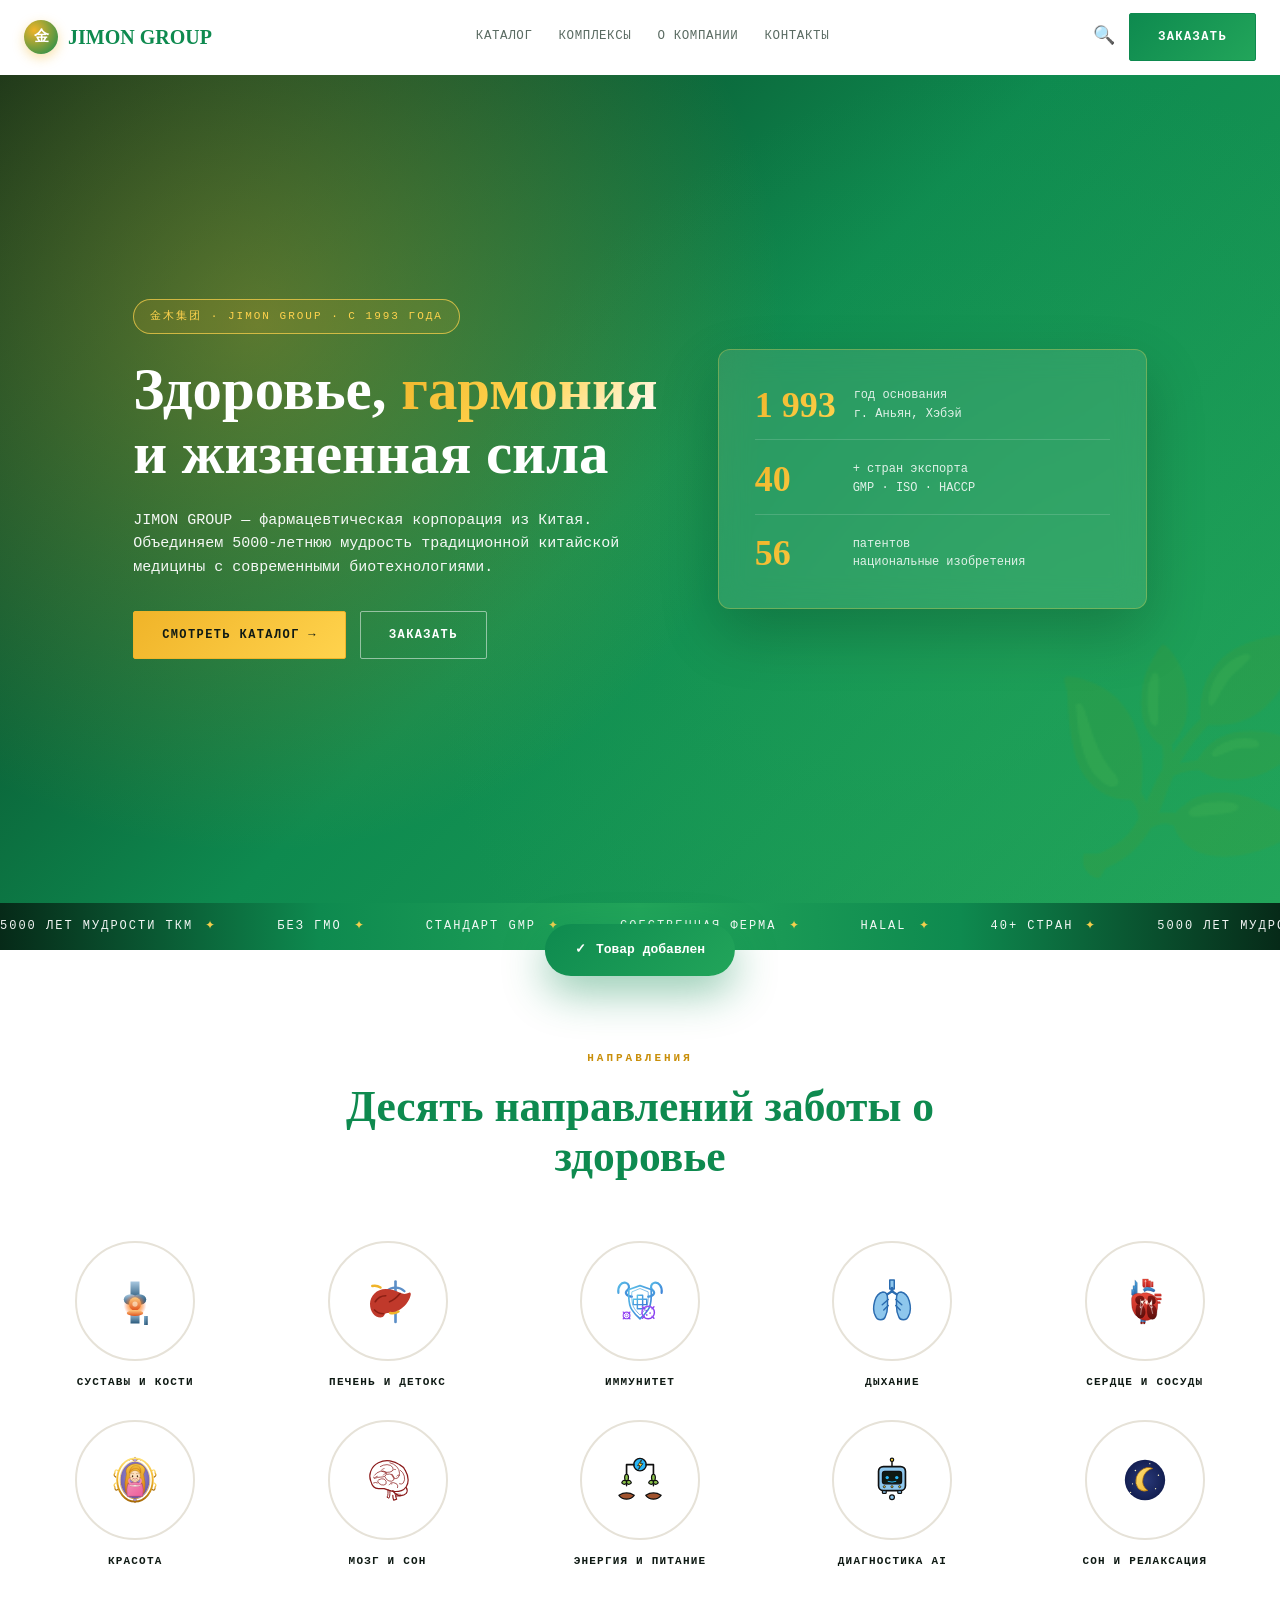
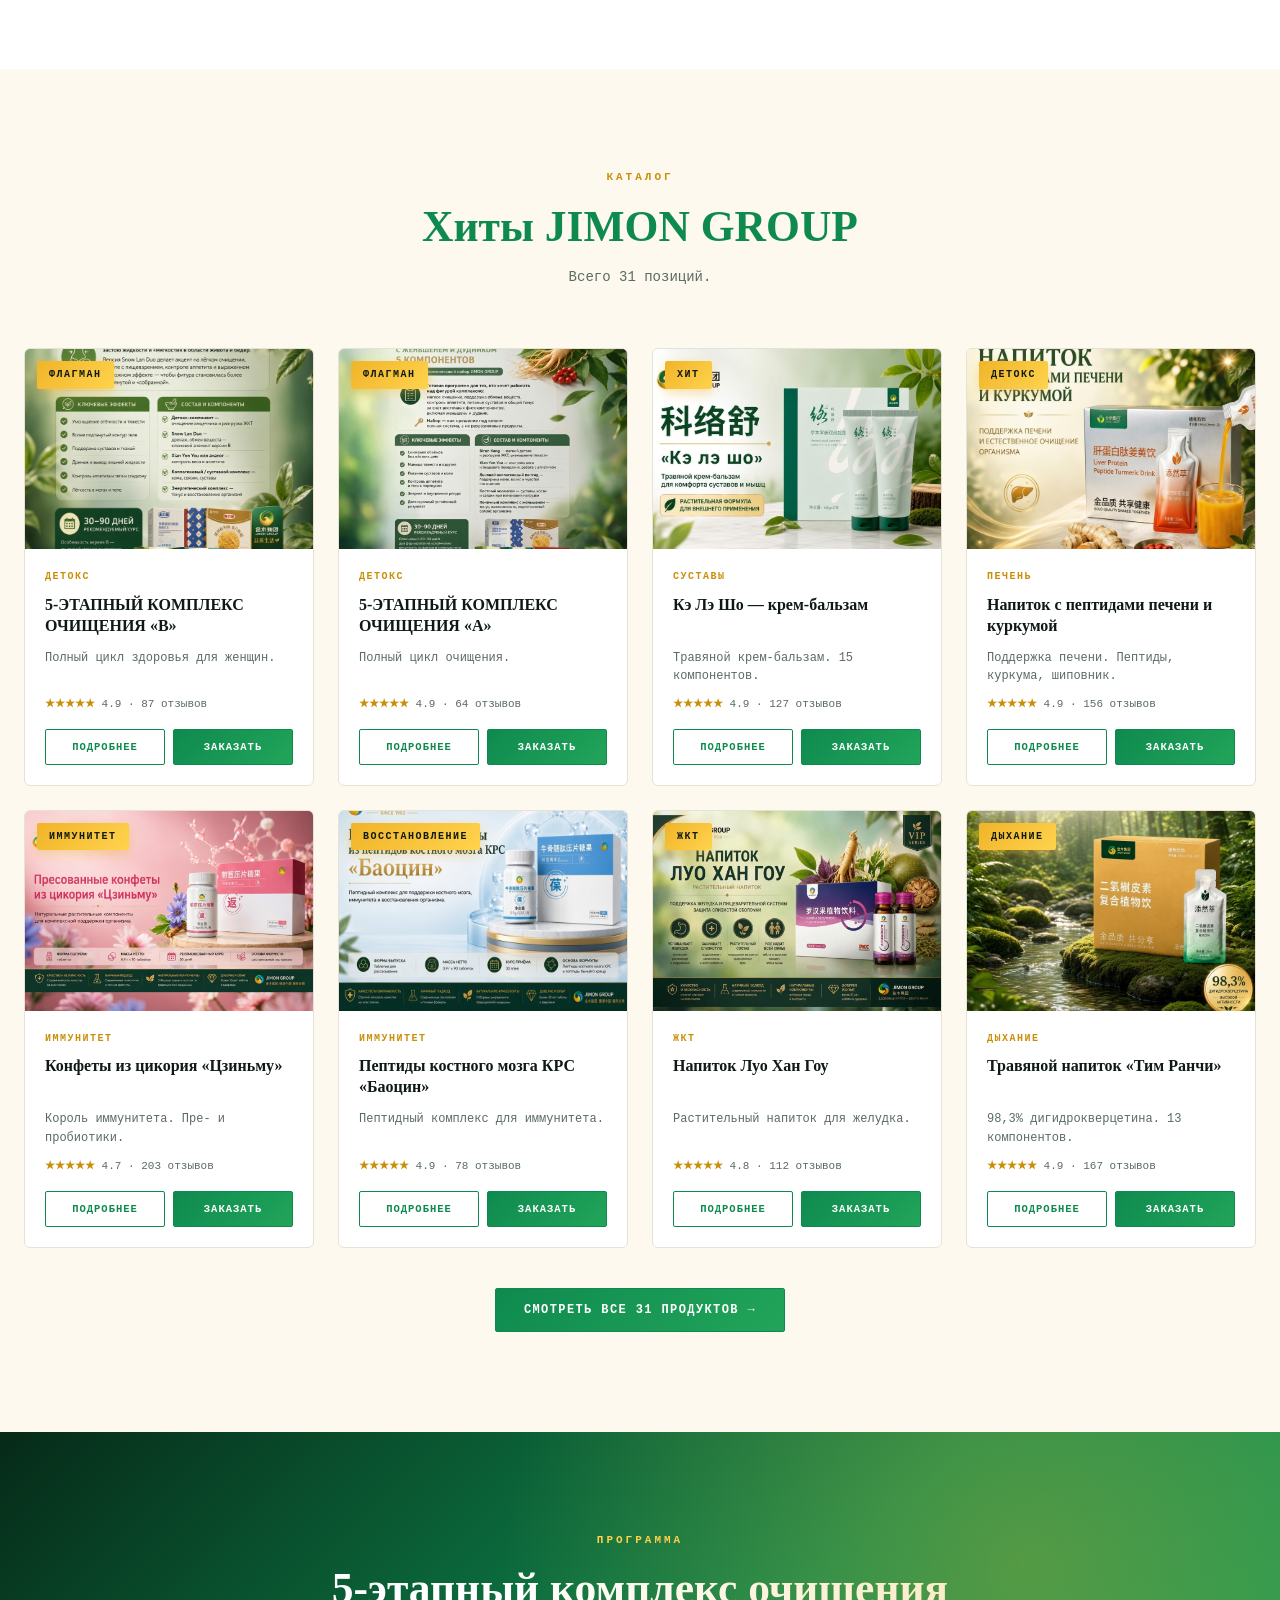
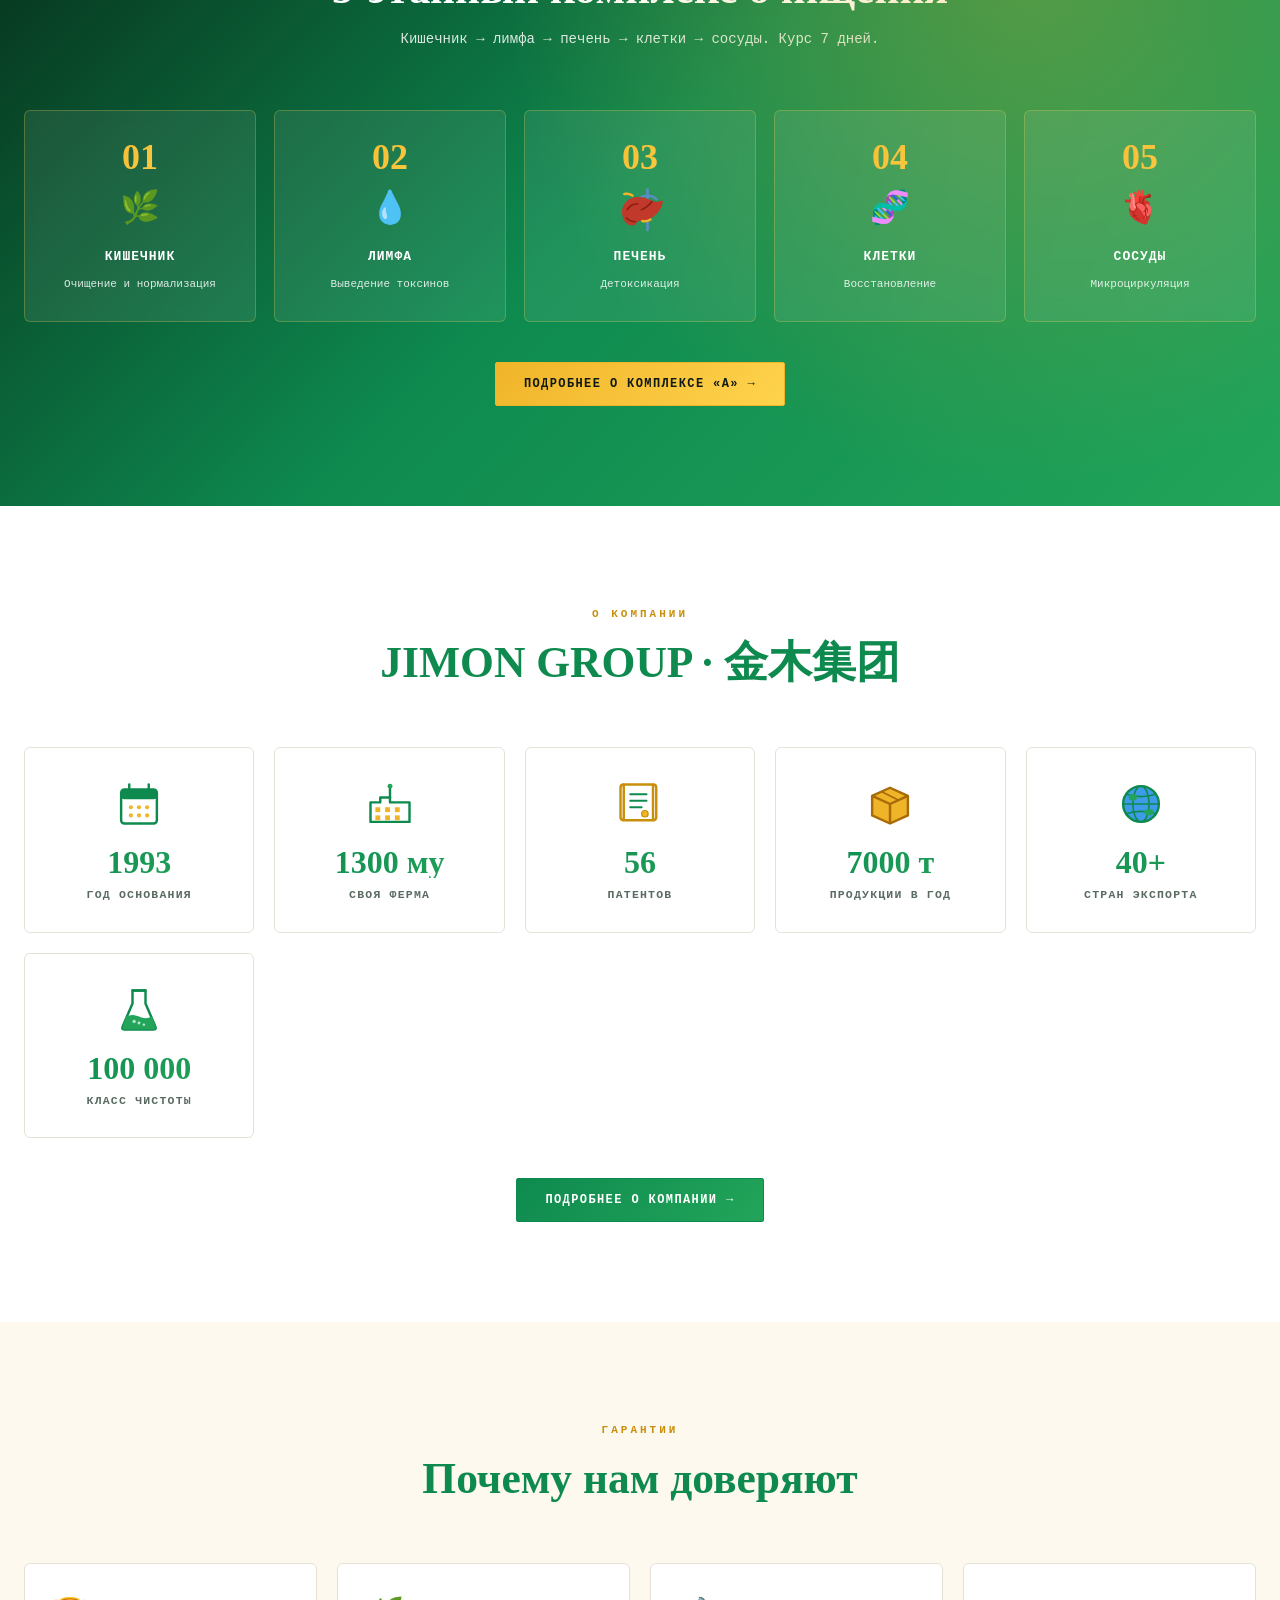
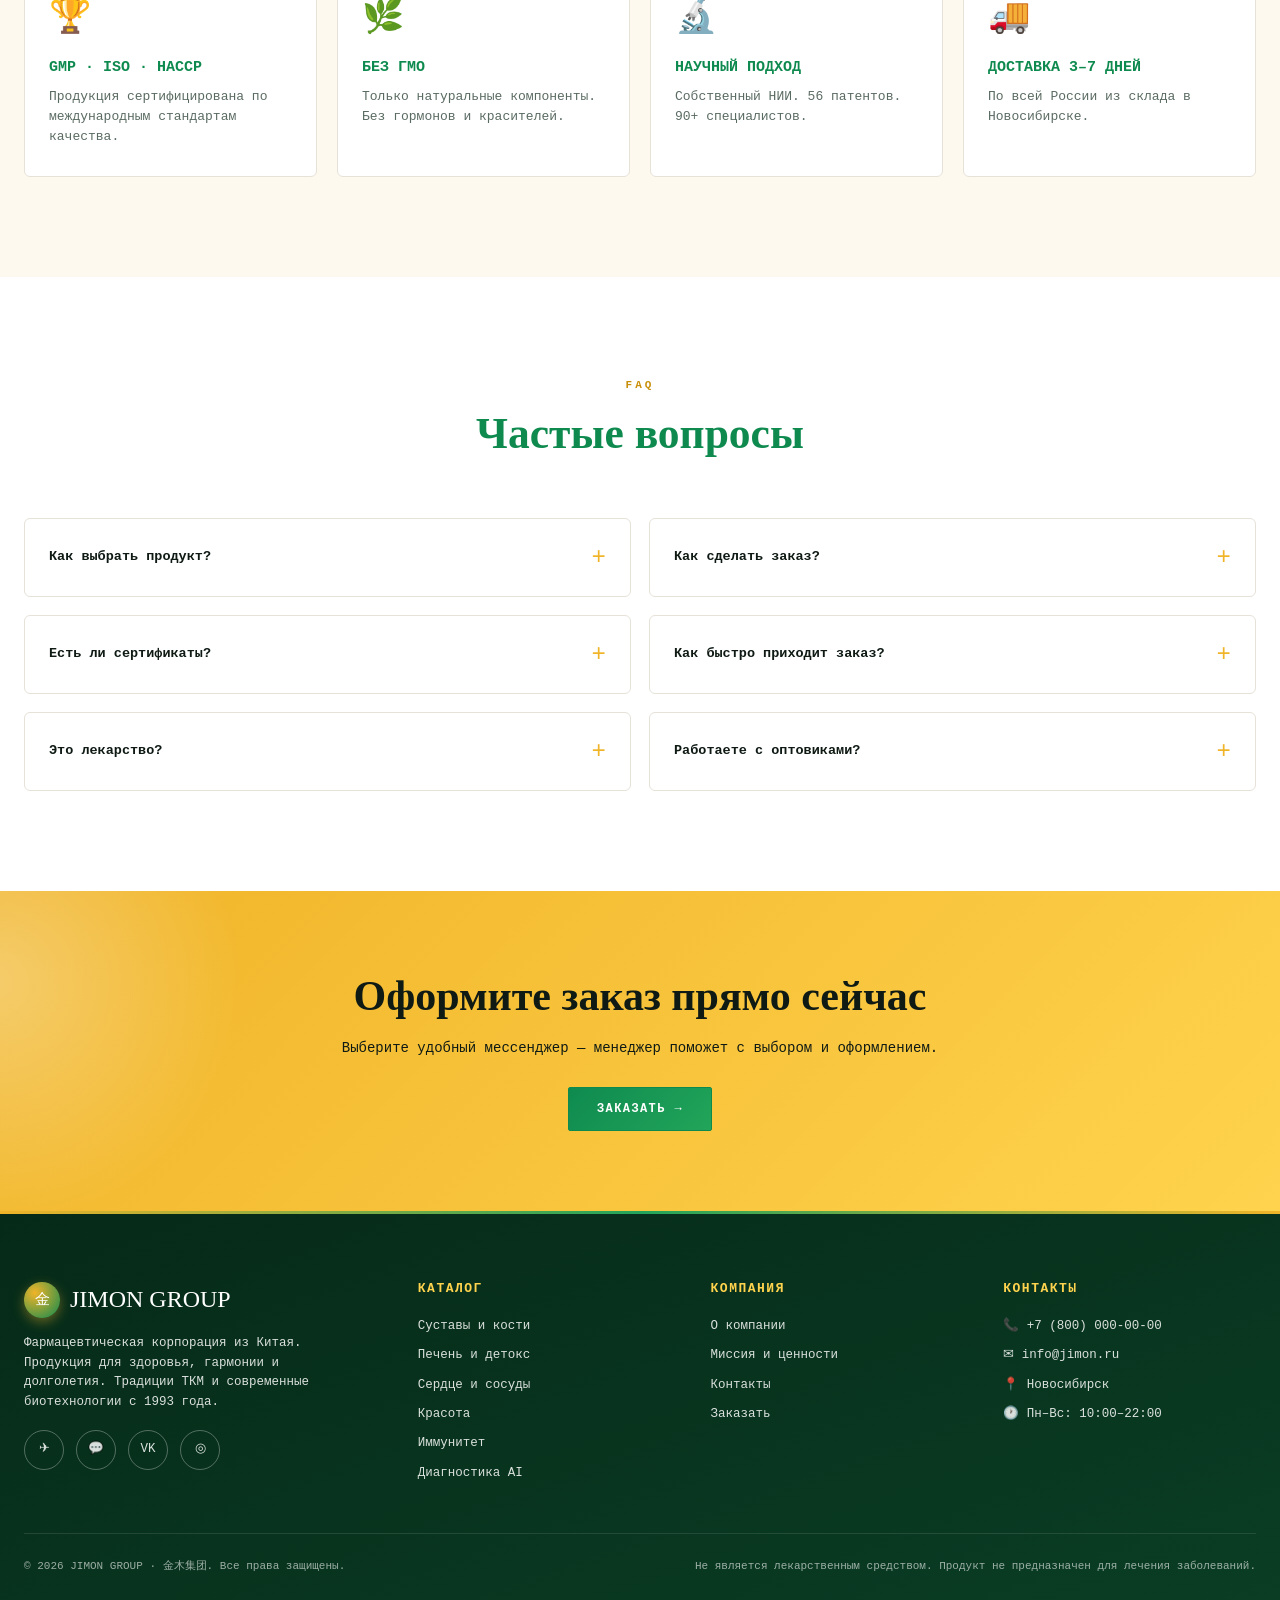
==== commit fca63479: "Update index.html" ====
--- a/index.html
+++ b/index.html
@@ -524,7 +524,6 @@
 {id:"homological-youth",title:"Микрогранулы гомологичного омоложения",cat:"immunity",catName:"Иммунитет",emoji:"✨",img:"images/homological-youth.jpg",desc:"Пре- и пробиотики.",price:5400,oldPrice:6800,rating:4.7,reviews:33,badge:"ИММУНИТЕТ",volume:"80 саше",course:"30 дней",natural:"Цикорий + пробиотики",fullDescription:"LIFE RENAISSANCE.",composition:[{ic:"🌼",n:"Цикорий",d:"Инулин."},{ic:"🦠",n:"Пробиотики",d:"Микрофлора."},{ic:"🌿",n:"Растительные",d:"Укрепление."}],indications:[{ic:"🛡️",t:"Иммунитет",d:"Защита"},{ic:"🍽️",t:"ЖКТ",d:"Комфорт"},{ic:"🌿",t:"Здоровье",d:"Восстановление"},{ic:"⚡",t:"Силы",d:"Тонус"}],application:{dosage:"1 саше",method:"Тёплая вода",time:"1–2 раза",course:"30 дней",highlight:"Пре/пробиотики.",steps:[{t:"1",d:"Саше."},{t:"2",d:"В воде."},{t:"3",d:"1–2 раза."},{t:"4",d:"Курс."}]},effects:["Иммунитет","ЖКТ","Пре/пробиотики","Метаболизм"],results:[{ic:"🛡️",t:"Иммунитет",d:"Укрепление"},{ic:"🍽️",t:"ЖКТ",d:"Пищеварение"},{ic:"⚡",t:"Тонус",d:"Энергия"}],warnings:"Не лекарство.",combinations:[{title:"ВОССТАНОВЛЕНИЕ",products:"Гомологичное + Цикорий + Луо Хан Гоу",desc:"Комплекс."}]},
 {id:"oolong-cassia",title:"Чай улун с семенами кассии",cat:"heart",catName:"Сердце",emoji:"🍵",img:"images/oolong-cassia.jpg",desc:"Ускоряет обмен, выводит холестерин.",price:5400,oldPrice:6800,rating:4.7,reviews:56,badge:"ЧАЙ",volume:"30 пакетов",course:"1–3 месяца",natural:"Улун + кассия",fullDescription:"УЛУН + КАССИЯ.",composition:[{ic:"🍵",n:"Улун",d:"Антиоксидант."},{ic:"🌾",n:"Кассия",d:"Липиды."},{ic:"🌸",n:"Травы",d:"Комплекс."}],indications:[{ic:"🩸",t:"Холестерин",d:"Норма"},{ic:"🛡️",t:"Иммунитет",d:"Сопротивляемость"},{ic:"🍽️",t:"Обмен",d:"Ускорение"},{ic:"💗",t:"ССЗ",d:"Профилактика"}],application:{dosage:"1 пакет",method:"300–400 мл",time:"1–2 раза",course:"1–3 мес.",highlight:"Многократно.",steps:[{t:"1",d:"Залейте."},{t:"2",d:"3–5 мин."},{t:"3",d:"1–2 раза."},{t:"4",d:"Курс."}]},effects:["Сопротивляемость","Метаболизм","Холестерин","Сосуды"],results:[{ic:"🩸",t:"Сосуды",d:"Холестерин"},{ic:"🛡️",t:"Иммунитет",d:"Защита"},{ic:"🍽️",t:"Метаболизм",d:"Обмен"},{ic:"💗",t:"Сердце",d:"Профилактика"}],warnings:"Кофеин.",combinations:[{title:"СЕРДЦЕ",products:"Улун + Xue Lan Duo + Тим Ранчи",desc:"Комплекс."}]},
 {id:"isha-lacto",title:"Комплекс «Иша Ян Мэй» с лактобактериями",cat:"beauty",catName:"Красота",emoji:"🌷",img:"images/isha-lacto.jpg",desc:"Фитокапсулы с лактобактериями.",price:5400,oldPrice:6800,rating:4.9,reviews:68,badge:"ЖЕНЩИНАМ",volume:"10 капсул",course:"10 дней",natural:"ТКМ + пробиотики",fullDescription:"YISHAYANMEI.",composition:[{ic:"🛡️",n:"PHMB",d:"Антибактериальный."},{ic:"🦠",n:"Лактобактерии",d:"Микрофлора."},{ic:"🍇",n:"Клюква",d:"Защита."},{ic:"🌸",n:"Воробейник",d:"Заживление."},{ic:"🌼",n:"Хризантема",d:"Воспаление."}],indications:[{ic:"🌸",t:"Микрофлора",d:"Баланс"},{ic:"💚",t:"Эрозии",d:"Слизистая"},{ic:"🛡️",t:"Гигиена",d:"Премиум"},{ic:"💧",t:"Дискомфорт",d:"Зуд"}],application:{dosage:"1 капсула",method:"Наружное",time:"Ежедневно",course:"10 дней",highlight:"Для пар.",steps:[{t:"1",d:"По инструкции."},{t:"2",d:"Наружно."},{t:"3",d:"10 дней."},{t:"4",d:"По показаниям."}]},effects:["Микрофлора","Эрозии","Гигиена","Дискомфорт","Простатит","Зачатие"],results:[{ic:"🌸",t:"Чистота",d:"Ежедневно"},{ic:"🛡️",t:"Барьер",d:"Микрофлора"},{ic:"💚",t:"Восстановление",d:"Слизистая"},{ic:"💧",t:"Дискомфорт",d:"Устранён"}],warnings:"Наружно.",combinations:[{title:"ЖЕНЩИНАМ",products:"Иша + Суланьцао + Баоцин",desc:"Комплекс."}]},
-{id:"bamboo-cream",title:"Крем-смесь с бамбуком «Ши Ху»",cat:"beauty",catName:"Красота",emoji:"🎍",img:"images/bamboo-cream.jpg",desc:"Питательный крем с бамбуком.",price:5400,oldPrice:6800,rating:4.7,reviews:31,badge:"ПИТАНИЕ",volume:"Саше",course:"Ежедневно",natural:"Бамбук",fullDescription:"SHI HU.",composition:[{ic:"🎍",n:"Бамбук",d:"Питание."},{ic:"🌿",n:"Женьшень",d:"Энергия."},{ic:"🌰",n:"Кунжут",d:"Антиоксидант."},{ic:"🌱",n:"Масла",d:"Увлажнение."}],indications:[{ic:"✨",t:"Тусклая",d:"Уставшая"},{ic:"💧",t:"Сухая",d:"Увлажнение"},{ic:"🌸",t:"Чувствительная",d:"Мягко"},{ic:"⏰",t:"Возрастные",d:"Восстановление"}],application:{dosage:"1 саше",method:"На кожу",time:"Утро/вечер",course:"Ежедневно",highlight:"С собой.",steps:[{t:"1",d:"Очистите."},{t:"2",d:"1 саше."},{t:"3",d:"Массаж."},{t:"4",d:"Ежедневно."}]},effects:["Увлажнение","Укрепление","Питание","Тонус"],results:[{ic:"✨",t:"Сияние",d:"Здоровый вид"},{ic:"💧",t:"Увлажнение",d:"Комфорт"},{ic:"💚",t:"Упругость",d:"Эластичность"}],warnings:"Наружно.",combinations:[{title:"КОЖА",products:"Ши Ху + All-Skin + Суланьцао",desc:"Комплекс."}]}
 ];
 
 /* СОСТОЯНИЕ */
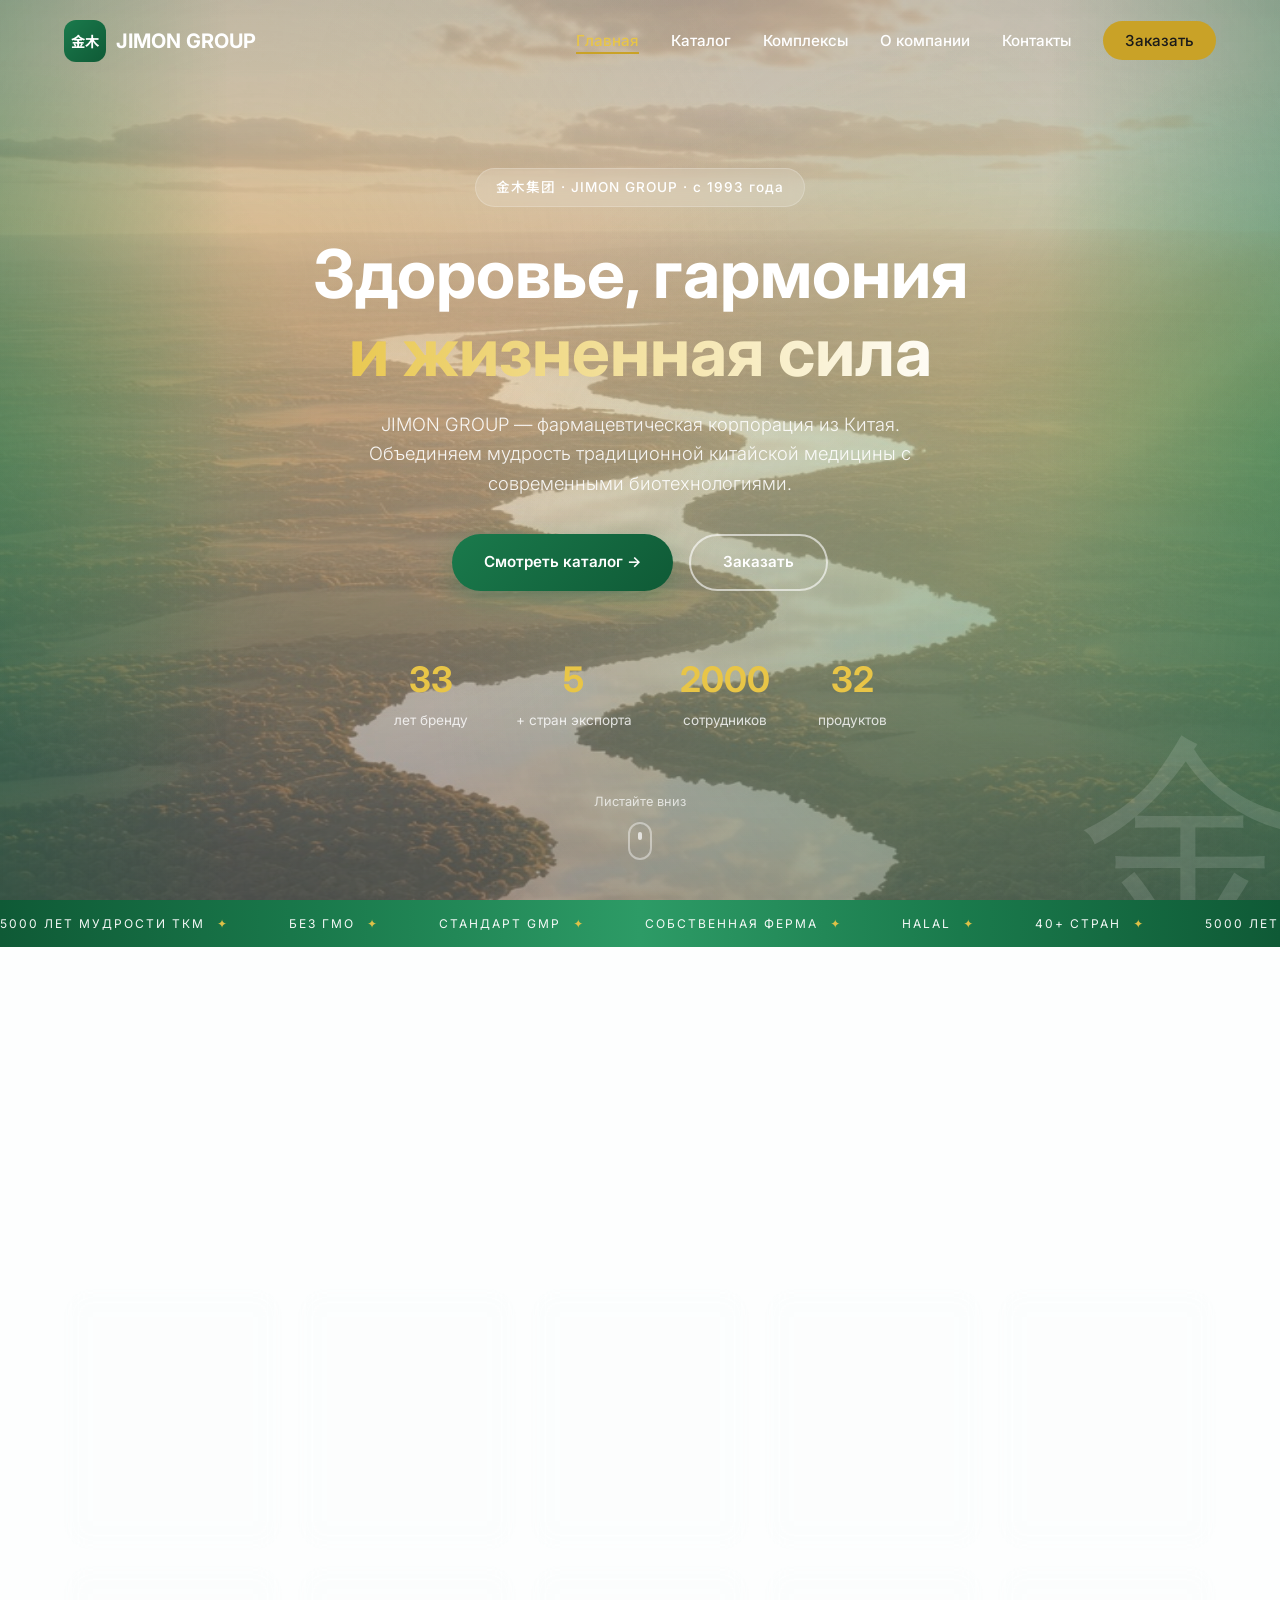
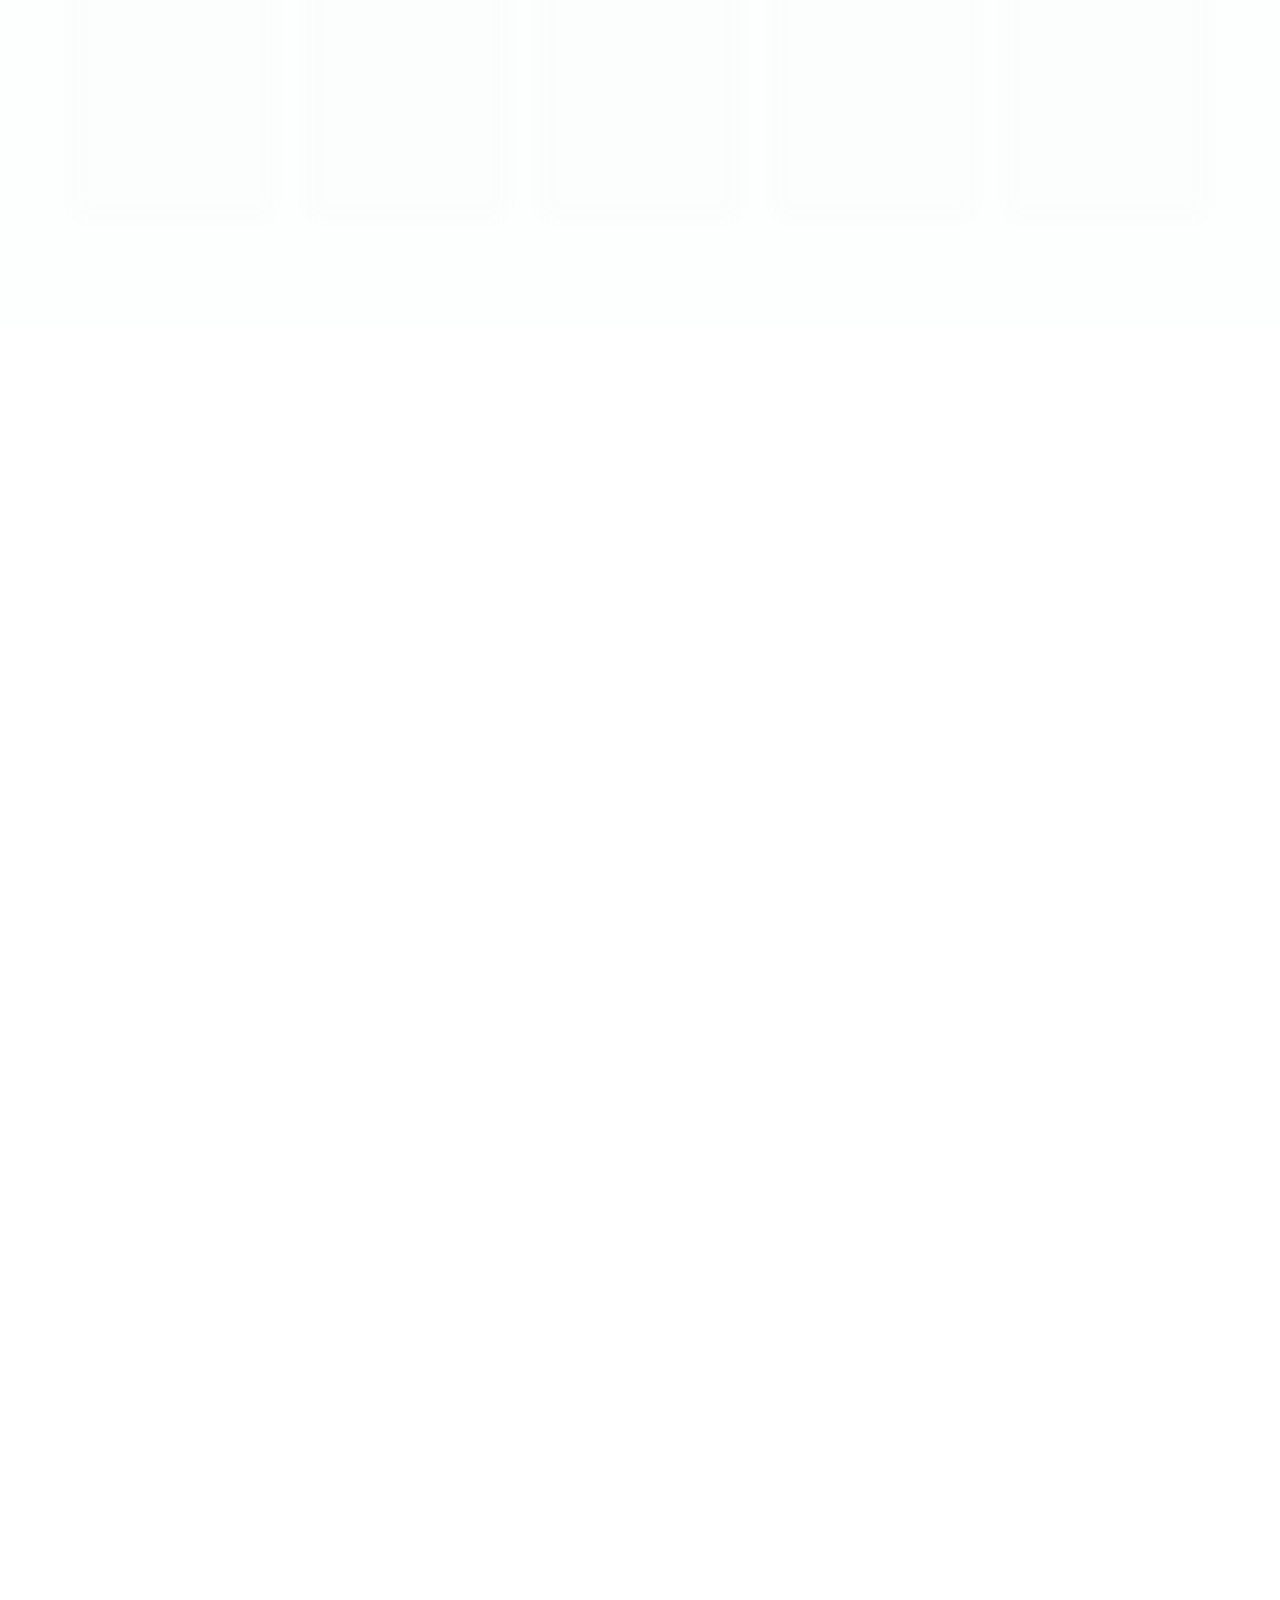
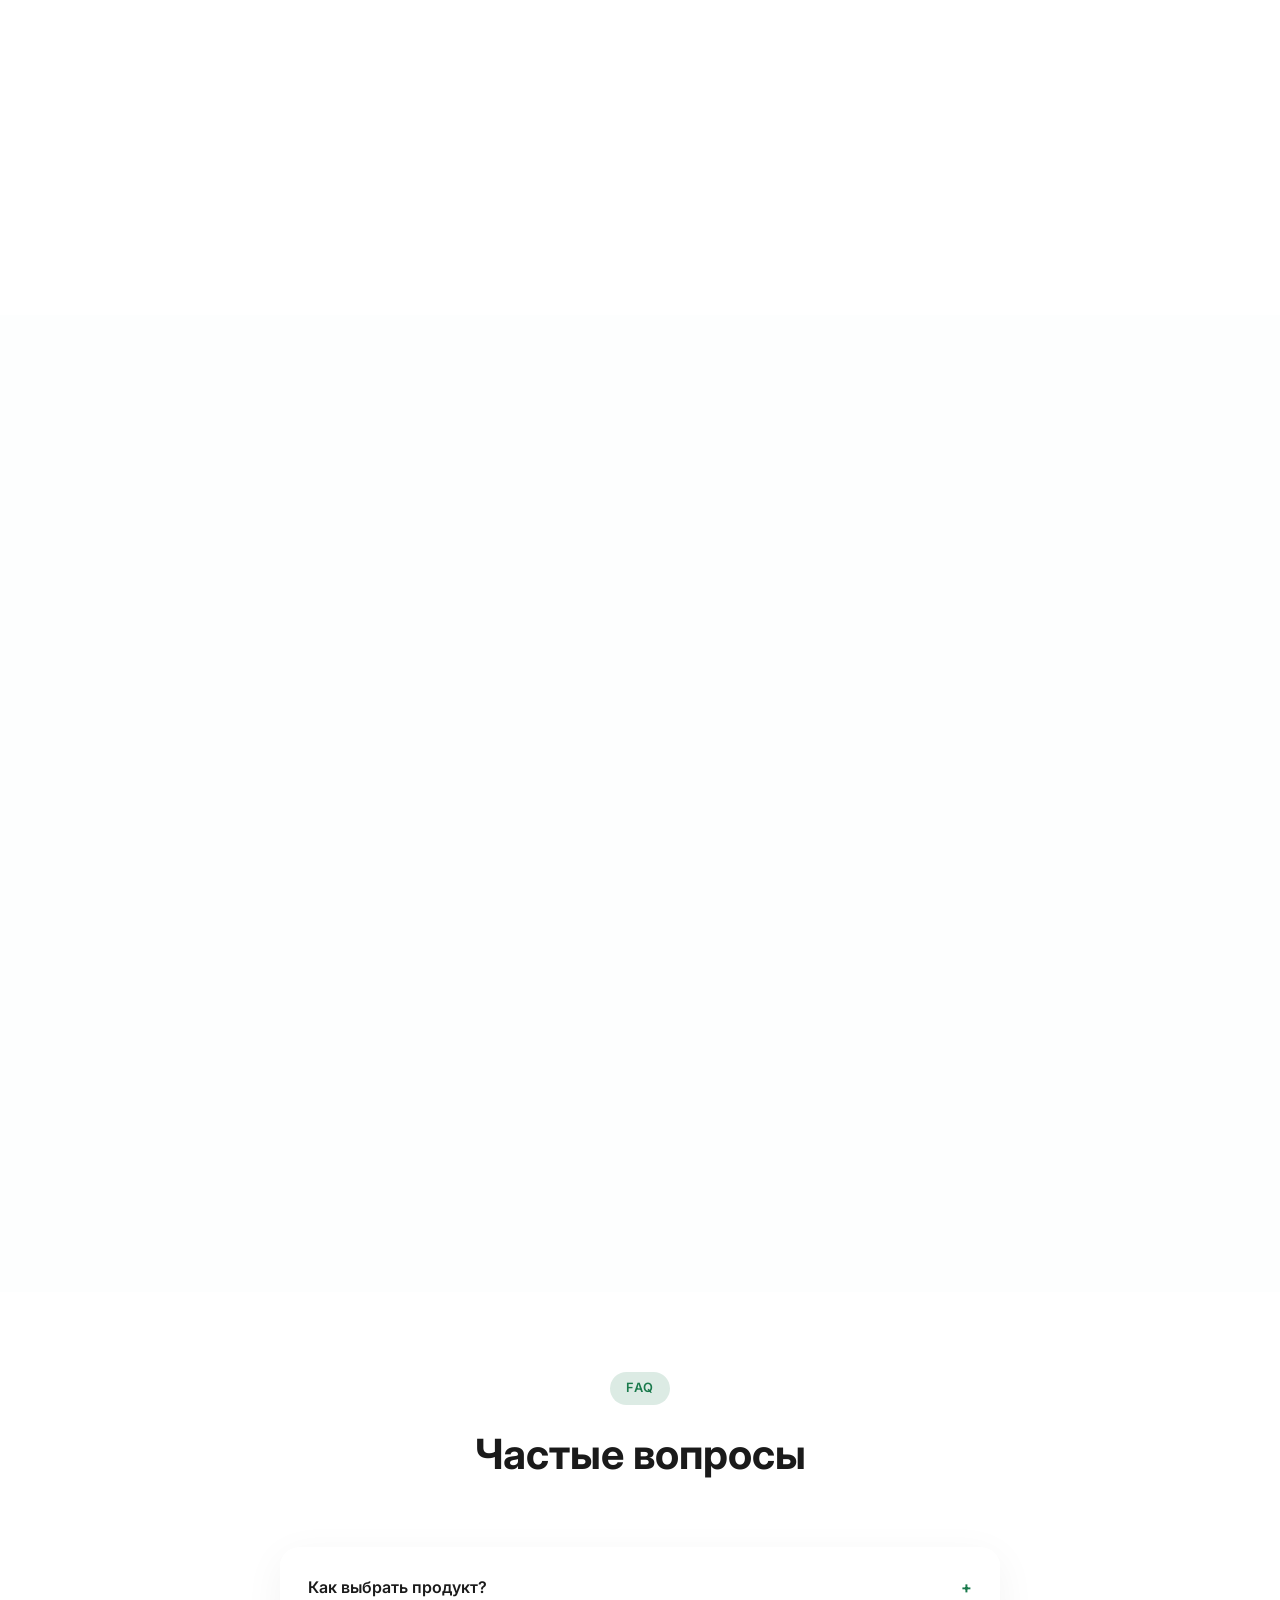
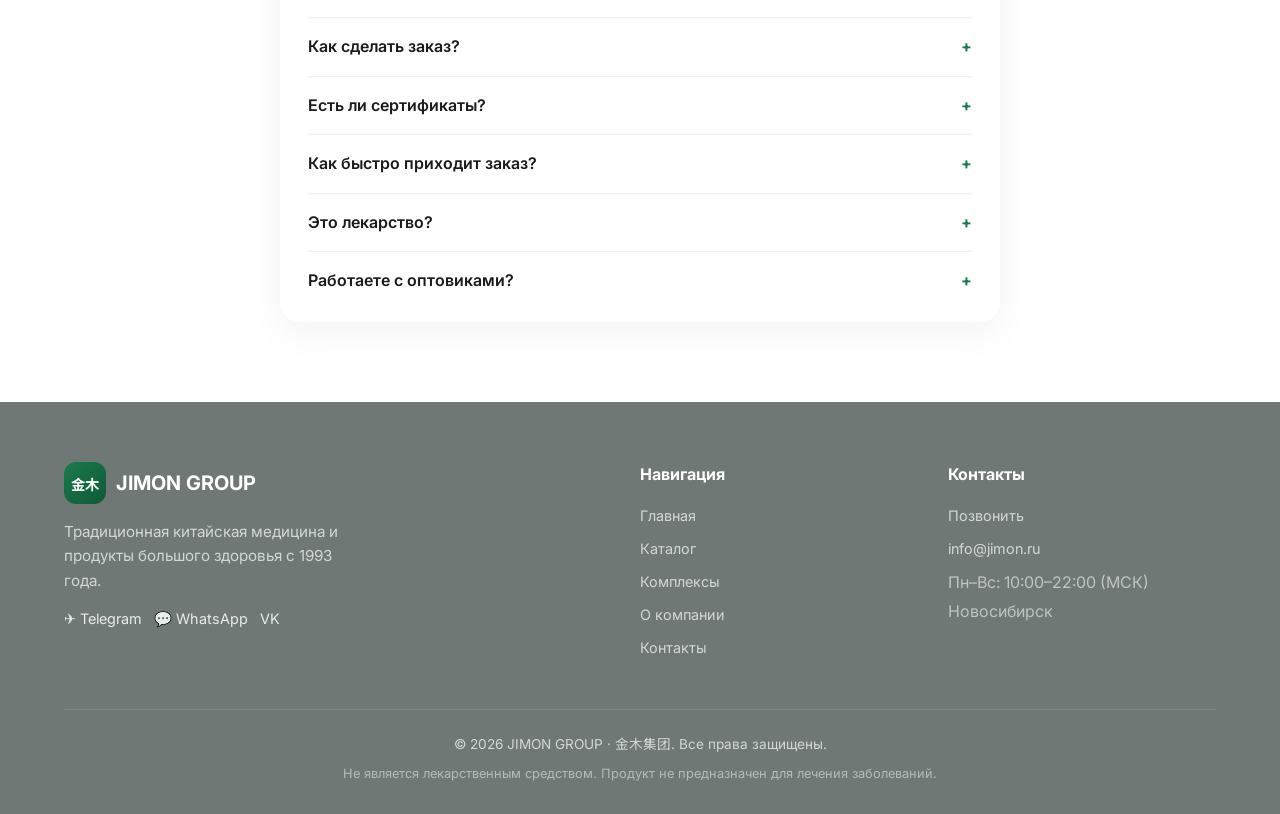
==== commit 723ef198: "Lucky" ====
--- a/index.html
+++ b/index.html
@@ -1,689 +1,353 @@
 <!DOCTYPE html>
+<!-- JIMON GROUP · выпуск v37 · river v11 + glow v34 -->
 <html lang="ru">
 <head>
-<meta charset="UTF-8">
-<meta name="viewport" content="width=device-width, initial-scale=1.0">
-<title>JIMON GROUP — Здоровье. Гармония. Жизненная сила</title>
-<link rel="icon" href="data:image/svg+xml,<svg xmlns='http://www.w3.org/2000/svg' viewBox='0 0 100 100'><defs><radialGradient id='g' cx='30%25' cy='30%25' r='80%25'><stop offset='0%25' stop-color='%23f0b429'/><stop offset='100%25' stop-color='%230e8a4f'/></radialGradient></defs><circle cx='50' cy='50' r='48' fill='url(%23g)'/><text x='50' y='72' font-size='62' font-family='Georgia,serif' fill='%23ffffff' text-anchor='middle' font-weight='bold'>金</text></svg>">
-<link href="https://fonts.googleapis.com/css2?family=Roboto+Mono..." rel="stylesheet">
-<style>
-:root{--green:#0e8a4f;--green-2:#22a55a;--green-dark:#0a3d24;--green-deep:#062a18;--gold:#f0b429;--gold-2:#ffd34d;--gold-dark:#c98f0a;--cream:#fdf9ee;--ink:#0f1a14;--muted:#5a6b62;--line:#e6e2d8;--red:#e63946;--pink:#ff6b8a;--blue:#3d9be9;--violet:#8b5cf6;--radius:6px}
-*{margin:0;padding:0;box-sizing:border-box}
-html{scroll-behavior:smooth}
-body{font-family:'Roboto Mono',monospace;color:var(--ink);background:#fff;line-height:1.55;-webkit-font-smoothing:antialiased;overflow-x:hidden}
-a{color:inherit;text-decoration:none;cursor:pointer}
-button{font-family:inherit;cursor:pointer;border:none;background:none;color:inherit}
-.container{max-width:1280px;margin:0 auto;padding:0 24px}
-h1,h2,h3,h4{font-family:'Playfair Display',serif;font-weight:700;line-height:1.2}
-.hdr{position:sticky;top:0;z-index:1000;background:rgba(255,255,255,.96);backdrop-filter:blur(14px);border-bottom:1px solid transparent;transition:all .35s}
-.hdr.scrolled{border-color:var(--line);box-shadow:0 6px 24px rgba(14,138,79,.12)}
-.hdr__in{display:flex;align-items:center;justify-content:space-between;height:74px;gap:20px}
-.hdr.scrolled .hdr__in{height:62px}
-.logo{display:flex;align-items:center;gap:10px;font-family:'Playfair Display',serif;font-size:20px;color:var(--green);font-weight:700;white-space:nowrap}
-.logo__mark{width:34px;height:34px;border-radius:50%;background:radial-gradient(circle at 30% 30%,var(--gold),var(--green));display:flex;align-items:center;justify-content:center;color:#fff;font-size:15px;box-shadow:0 4px 12px rgba(240,180,41,.4)}
-.nav{display:flex;gap:26px;font-size:12.5px;letter-spacing:.6px;text-transform:uppercase}
-.nav a{position:relative;padding:6px 0;color:var(--muted);transition:color .25s}
-.nav a::after{content:'';position:absolute;left:0;bottom:0;width:0;height:2px;background:linear-gradient(90deg,var(--gold),var(--green-2));transition:width .3s}
-.nav a:hover{color:var(--green)}
-.nav a:hover::after{width:100%}
-.hdr__cta{display:flex;align-items:center;gap:14px}
-.hdr__icons{display:flex;gap:14px;font-size:18px;align-items:center}
-.hdr__icons span{cursor:pointer;position:relative;transition:transform .25s}
-.hdr__icons span:hover{transform:translateY(-2px) scale(1.1)}
-.burger{display:none;font-size:24px;color:var(--green)}
-.btn{display:inline-flex;align-items:center;justify-content:center;gap:10px;padding:14px 28px;border-radius:2px;font-size:12px;letter-spacing:1.4px;text-transform:uppercase;border:1px solid transparent;transition:all .3s;font-family:inherit;font-weight:600}
-.btn--gold{background:linear-gradient(135deg,var(--gold),var(--gold-2));color:var(--ink);border-color:var(--gold)}
-.btn--gold:hover{background:linear-gradient(135deg,var(--gold-2),#fff);border-color:var(--gold-2);transform:translateY(-3px);box-shadow:0 12px 30px rgba(240,180,41,.5)}
-.btn--ghost{background:transparent;color:#fff;border-color:rgba(255,255,255,.5)}
-.btn--ghost:hover{background:#fff;color:var(--green);border-color:#fff;transform:translateY(-2px)}
-.btn--dark{background:linear-gradient(135deg,var(--green),var(--green-2));color:#fff;border-color:var(--green)}
-.btn--dark:hover{background:transparent;color:var(--green);transform:translateY(-3px);box-shadow:0 12px 30px rgba(14,138,79,.3)}
-.btn--line{background:transparent;color:var(--green);border-color:var(--green)}
-.btn--line:hover{background:var(--green);color:#fff;transform:translateY(-2px)}
-.mmenu{position:fixed;inset:0;background:linear-gradient(160deg,#fff,var(--cream));z-index:2000;padding:90px 24px 24px;transform:translateX(100%);transition:transform .4s cubic-bezier(.7,0,.3,1);display:flex;flex-direction:column;gap:18px;font-size:16px;text-transform:uppercase;overflow-y:auto}
-.mmenu.on{transform:translateX(0)}
-.mmenu a{padding:10px 0;border-bottom:1px solid var(--line);color:var(--green);font-weight:600}
-.mmenu a:hover{color:var(--gold-dark)}
-.mmenu__close{position:absolute;top:22px;right:22px;font-size:28px;color:var(--green)}
-.hero{position:relative;min-height:92vh;display:flex;align-items:center;background:linear-gradient(135deg,#062a18 0%,#0e8a4f 50%,#22a55a 100%);color:#fff;overflow:hidden;padding:60px 0 80px}
-.hero::before{content:'';position:absolute;inset:0;background-image:radial-gradient(circle at 20% 30%,rgba(240,180,41,.35),transparent 45%),radial-gradient(circle at 80% 70%,rgba(34,165,90,.4),transparent 50%);pointer-events:none;animation:pulse 6s ease-in-out infinite}
-@keyframes pulse{0%,100%{opacity:1}50%{opacity:.7}}
-.hero__leaf{position:absolute;font-size:220px;opacity:.15;right:-40px;bottom:-40px;animation:float 8s ease-in-out infinite;pointer-events:none}
-@keyframes float{0%,100%{transform:translateY(0) rotate(0)}50%{transform:translateY(-24px) rotate(6deg)}}
-.hero__grid{display:grid;grid-template-columns:1.1fr .9fr;gap:60px;align-items:center;position:relative;z-index:2}
-.hero__tag{display:inline-block;padding:8px 16px;border:1px solid rgba(255,211,77,.7);border-radius:40px;font-size:11px;letter-spacing:2px;text-transform:uppercase;color:var(--gold-2);margin-bottom:24px;background:rgba(240,180,41,.12)}
-.hero h1{font-size:clamp(34px,4.6vw,62px);line-height:1.1;margin-bottom:22px}
-.hero h1 span{background:linear-gradient(135deg,var(--gold),var(--gold-2),#fff);-webkit-background-clip:text;-webkit-text-fill-color:transparent;background-clip:text}
-.hero p{font-size:15px;font-weight:300;opacity:.95;max-width:520px;margin-bottom:32px}
-.hero__btns{display:flex;gap:14px;flex-wrap:wrap}
-.hero__card{background:rgba(255,255,255,.1);border:1px solid rgba(255,211,77,.3);backdrop-filter:blur(14px);border-radius:12px;padding:36px;display:flex;flex-direction:column;gap:20px;box-shadow:0 24px 60px rgba(0,0,0,.2)}
-.hero__stat{display:flex;align-items:center;gap:18px;padding-bottom:16px;border-bottom:1px solid rgba(255,255,255,.15)}
-.hero__stat:last-child{border-bottom:0;padding-bottom:0}
-.hero__stat b{font-family:'Playfair Display',serif;font-size:36px;background:linear-gradient(135deg,var(--gold),var(--gold-2));-webkit-background-clip:text;-webkit-text-fill-color:transparent;background-clip:text;line-height:1;min-width:80px}
-.hero__stat small{font-size:12px;opacity:.85;font-weight:300}
-.marquee{background:linear-gradient(90deg,var(--green-deep),var(--green),var(--green-2),var(--green),var(--green-deep));color:#fff;overflow:hidden;padding:14px 0;font-size:12px;letter-spacing:2px;text-transform:uppercase}
-.marquee__track{display:flex;gap:60px;animation:scroll 28s linear infinite;white-space:nowrap}
-.marquee__track span{display:inline-flex;align-items:center;gap:12px;opacity:.95}
-.marquee__track span::after{content:'✦';color:var(--gold-2)}
-@keyframes scroll{from{transform:translateX(0)}to{transform:translateX(-50%)}}
-.sec{padding:100px 0}
-.sec--cream{background:var(--cream)}
-.sec__head{text-align:center;max-width:720px;margin:0 auto 60px}
-.sec__tag{font-size:11px;letter-spacing:3px;text-transform:uppercase;color:var(--gold-dark);margin-bottom:14px;display:block;font-weight:700}
-.sec__title{font-size:clamp(28px,3.4vw,44px);line-height:1.15;color:var(--green)}
-.sec__desc{margin-top:16px;font-size:14px;color:var(--muted);font-weight:300}
-.cats{display:grid;grid-template-columns:repeat(5,1fr);gap:30px}
-.cat{text-align:center;cursor:pointer;transition:transform .35s}
-.cat:hover{transform:translateY(-6px)}
-.cat__circle{width:120px;height:120px;margin:0 auto 14px;border:2px solid var(--line);border-radius:50%;display:flex;align-items:center;justify-content:center;font-size:44px;background:#fff;transition:all .35s;position:relative;overflow:hidden}
-.cat__circle::before{content:'';position:absolute;inset:0;background:linear-gradient(135deg,rgba(240,180,41,.15),rgba(34,165,90,.15));opacity:0;transition:opacity .35s;pointer-events:none}
-.cat:hover .cat__circle{border-color:var(--gold);box-shadow:0 16px 40px rgba(240,180,41,.35);transform:scale(1.05)}
-.cat:hover .cat__circle::before{opacity:1}
-.cat__circle svg{width:48px;height:48px;position:relative;z-index:2;transition:transform .35s}
-.cat:hover .cat__circle svg{transform:scale(1.1)}
-.cat__name{font-size:11px;letter-spacing:1.2px;text-transform:uppercase;line-height:1.4;font-weight:600}
-.prods{display:grid;grid-template-columns:repeat(4,1fr);gap:24px}
-.prod{background:#fff;border:1px solid var(--line);border-radius:var(--radius);overflow:hidden;display:flex;flex-direction:column;transition:all .4s;position:relative}
-.prod:hover{transform:translateY(-8px);border-color:var(--gold);box-shadow:0 24px 55px rgba(14,138,79,.2)}
-.prod__img{height:200px;background:linear-gradient(135deg,#f0f9f2,#e0f5e8);display:flex;align-items:center;justify-content:center;font-size:72px;position:relative;cursor:pointer;overflow:hidden}
-.prod__img .em{transition:transform .5s}
-.prod__img img{width:100%;height:100%;object-fit:cover;display:block;transition:transform .5s}
-.prod:hover .prod__img .em{transform:scale(1.2) rotate(-6deg)}
-.prod:hover .prod__img img{transform:scale(1.08)}
-.prod__mark{position:absolute;top:12px;left:12px;background:linear-gradient(135deg,var(--gold),var(--gold-2));color:var(--ink);font-size:10px;letter-spacing:1.5px;text-transform:uppercase;padding:6px 12px;border-radius:2px;font-weight:700;z-index:2;box-shadow:0 4px 12px rgba(240,180,41,.4)}
-.prod__body{padding:20px;display:flex;flex-direction:column;gap:10px;flex:1}
-.prod__cat{font-size:10px;letter-spacing:1.5px;text-transform:uppercase;color:var(--gold-dark);font-weight:700}
-.prod__name{font-size:16px;line-height:1.3;min-height:44px;cursor:pointer;transition:color .25s}
-.prod__name:hover{color:var(--green-2)}
-.prod__desc{font-size:12px;color:var(--muted);font-weight:300;flex:1}
-.prod__rating{font-size:11px;color:var(--muted)}
-.prod__rating b{color:var(--gold-dark)}
-.prod__btns{display:flex;gap:8px;margin-top:6px}
-.prod__btn{flex:1;padding:11px 10px;font-size:10.5px;letter-spacing:1px;text-transform:uppercase;border:1px solid var(--green);background:linear-gradient(135deg,var(--green),var(--green-2));color:#fff;border-radius:2px;transition:all .25s;font-family:inherit;font-weight:600}
-.prod__btn--ghost{background:#fff;color:var(--green)}
-.prod__btn--ghost:hover{background:var(--green);color:#fff}
-.prod__btn:hover{background:linear-gradient(135deg,var(--gold),var(--gold-2));border-color:var(--gold);color:var(--ink);transform:translateY(-2px)}
-.complex{background:linear-gradient(135deg,var(--green-deep),var(--green),var(--green-2));color:#fff;position:relative;overflow:hidden}
-.complex::before{content:'';position:absolute;inset:0;background-image:radial-gradient(circle at 80% 20%,rgba(240,180,41,.3),transparent 45%);pointer-events:none}
-.complex .sec__title{color:#fff}
-.complex .sec__tag{color:var(--gold-2)}
-.complex .sec__desc{color:rgba(255,255,255,.85)}
-.steps{display:grid;grid-template-columns:repeat(5,1fr);gap:18px;position:relative;z-index:2}
-.step{background:rgba(255,255,255,.08);border:1px solid rgba(255,211,77,.25);border-radius:var(--radius);padding:28px 20px;text-align:center;transition:all .35s;backdrop-filter:blur(6px)}
-.step:hover{background:rgba(255,255,255,.15);border-color:var(--gold-2);transform:translateY(-8px);box-shadow:0 20px 40px rgba(0,0,0,.2)}
-.step__num{font-family:'Playfair Display',serif;font-size:36px;background:linear-gradient(135deg,var(--gold),var(--gold-2));-webkit-background-clip:text;-webkit-text-fill-color:transparent;background-clip:text;line-height:1;margin-bottom:10px;font-weight:800}
-.step__icon{font-size:32px;margin-bottom:14px;display:flex;align-items:center;justify-content:center;height:48px}
-.step__icon svg{width:48px;height:48px;transition:transform .35s}
-.step:hover .step__icon svg{transform:scale(1.1)}
-.step__name{font-size:13px;letter-spacing:1px;text-transform:uppercase;margin-bottom:8px;font-weight:700}
-.step__text{font-size:11px;opacity:.85;font-weight:300}
-.facts-grid{display:grid;grid-template-columns:repeat(auto-fit,minmax(220px,1fr));gap:20px;margin-top:40px}
-.fact-card{background:#fff;border:1px solid var(--line);border-radius:var(--radius);padding:28px 24px;text-align:center;transition:all .35s;position:relative;overflow:hidden}
-.fact-card::before{content:'';position:absolute;top:0;left:0;right:0;height:4px;background:linear-gradient(90deg,var(--gold),var(--green-2),var(--gold));transform:scaleX(0);transition:transform .4s;pointer-events:none}
-.fact-card:hover{transform:translateY(-8px);box-shadow:0 22px 50px rgba(14,138,79,.15);border-color:var(--gold)}
-.fact-card:hover::before{transform:scaleX(1)}
-.fact-card .ic{font-size:38px;margin-bottom:14px;display:flex;align-items:center;justify-content:center;height:56px}
-.fact-card .ic svg{width:52px;height:52px;transition:transform .35s}
-.fact-card:hover .ic svg{transform:scale(1.1)}
-.fact-card b{display:block;font-family:'Playfair Display',serif;font-size:32px;background:linear-gradient(135deg,var(--green),var(--green-2));-webkit-background-clip:text;-webkit-text-fill-color:transparent;background-clip:text;line-height:1;margin-bottom:8px;font-weight:800}
-.fact-card span{display:block;font-size:11.5px;letter-spacing:1.2px;text-transform:uppercase;color:var(--muted);font-weight:600}
-.fact-card p{font-size:12.5px;color:var(--muted);margin-top:8px;font-weight:300}
-.timeline{position:relative;margin-top:40px;padding-left:30px}
-.timeline::before{content:'';position:absolute;left:8px;top:8px;bottom:8px;width:3px;background:linear-gradient(180deg,var(--gold),var(--green-2),var(--gold));border-radius:3px;pointer-events:none}
-.tl-item{position:relative;padding:0 0 28px 30px}
-.tl-item:last-child{padding-bottom:0}
-.tl-item::before{content:'';position:absolute;left:-31px;top:6px;width:20px;height:20px;border-radius:50%;background:#fff;border:3px solid var(--green-2);box-sizing:border-box;box-shadow:0 0 0 4px rgba(34,165,90,.15);transition:all .3s;pointer-events:none}
-.tl-item:hover::before{border-color:var(--gold);box-shadow:0 0 0 6px rgba(240,180,41,.25);transform:scale(1.1)}
-.tl-year{font-family:'Playfair Display',serif;font-size:22px;background:linear-gradient(135deg,var(--gold-dark),var(--gold));-webkit-background-clip:text;-webkit-text-fill-color:transparent;background-clip:text;font-weight:800;line-height:1;margin-bottom:6px}
-.tl-title{font-size:14px;color:var(--green);font-weight:700;margin-bottom:6px}
-.tl-text{font-size:13px;color:var(--muted);font-weight:300}
-.mission{background:linear-gradient(135deg,var(--green-deep),var(--green),var(--green-2));color:#fff;border-radius:12px;padding:60px 50px;margin:40px 0;position:relative;overflow:hidden;box-shadow:0 30px 70px rgba(14,138,79,.3)}
-.mission::before{content:'';position:absolute;top:-50%;right:-20%;width:500px;height:500px;border-radius:50%;background:radial-gradient(circle,rgba(240,180,41,.25),transparent 70%);pointer-events:none}
-.mission h3{font-family:'Playfair Display',serif;font-size:clamp(22px,2.6vw,32px);color:#fff;margin-bottom:20px;position:relative;z-index:2}
-.mission p{font-size:14.5px;color:rgba(255,255,255,.95);font-weight:300;max-width:920px;margin-bottom:14px;position:relative;z-index:2}
-.mission .quote{color:var(--gold-2);font-style:italic;font-family:'Playfair Display',serif;font-size:17px;margin-top:20px;position:relative;z-index:2;font-weight:600}
-.values-grid{display:grid;grid-template-columns:repeat(auto-fit,minmax(260px,1fr));gap:20px;margin-top:40px}
-.value-card{background:#fff;border:1px solid var(--line);border-radius:var(--radius);padding:28px 24px;transition:all .35s;position:relative;overflow:hidden}
-.value-card::after{content:'';position:absolute;top:0;left:0;width:4px;height:0;background:linear-gradient(180deg,var(--gold),var(--green-2));transition:height .4s;pointer-events:none}
-.value-card:hover{transform:translateY(-8px);box-shadow:0 22px 50px rgba(14,138,79,.15);border-color:var(--gold)}
-.value-card:hover::after{height:100%}
-.value-card .ic{font-size:34px;margin-bottom:14px}
-.value-card h4{font-size:15px;color:var(--green);margin-bottom:10px;font-family:'Roboto Mono',monospace;font-weight:700}
-.value-card p{font-size:13px;color:var(--muted);font-weight:300}
-.awards-grid{display:grid;grid-template-columns:repeat(auto-fit,minmax(260px,1fr));gap:16px;margin-top:40px}
-.award-card{background:linear-gradient(135deg,#fff,var(--cream));border-left:4px solid var(--gold);border-radius:6px;padding:22px;transition:all .3s;box-shadow:0 4px 14px rgba(14,138,79,.06)}
-.award-card:hover{transform:translateX(8px);box-shadow:0 14px 34px rgba(240,180,41,.25);border-left-color:var(--green-2)}
-.award-card .year{font-size:11px;letter-spacing:1.5px;text-transform:uppercase;color:var(--gold-dark);font-weight:800;margin-bottom:6px}
-.award-card h4{font-size:14px;color:var(--green);margin-bottom:6px;font-family:'Roboto Mono',monospace;font-weight:700}
-.award-card p{font-size:12.5px;color:var(--muted);font-weight:300}
-.cert-row{display:grid;grid-template-columns:repeat(auto-fit,minmax(140px,1fr));gap:16px;margin-top:40px}
-.cert-badge{background:#fff;border:2px solid var(--line);border-radius:var(--radius);padding:22px 16px;text-align:center;transition:all .3s}
-.cert-badge:hover{border-color:var(--gold);transform:translateY(-6px);box-shadow:0 18px 40px rgba(240,180,41,.3)}
-.cert-badge .ic{font-size:30px;margin-bottom:10px}
-.cert-badge b{display:block;font-size:12px;letter-spacing:1.2px;color:var(--green);text-transform:uppercase;font-family:'Roboto Mono',monospace;font-weight:800}
-.cert-badge span{display:block;font-size:11px;color:var(--muted);margin-top:6px;font-weight:300}
-.president{display:grid;grid-template-columns:320px 1fr;gap:50px;align-items:center;margin-top:40px}
-.president__photo{aspect-ratio:3/4;border-radius:12px;background:linear-gradient(160deg,var(--cream),#e0f5e8);display:flex;align-items:center;justify-content:center;font-size:120px;border:2px solid var(--line);box-shadow:0 20px 50px rgba(14,138,79,.15);overflow:hidden;position:relative}
-.president__photo img{width:100%;height:100%;object-fit:cover;object-position:center top;display:block}
-.president__info h3{font-family:'Playfair Display',serif;font-size:28px;color:var(--green);margin-bottom:8px;display:block;line-height:1.2}
-.president__info .role{font-size:12px;letter-spacing:2px;text-transform:uppercase;color:var(--gold-dark);margin-bottom:18px;font-weight:800;display:block;line-height:1.4}
-.president__info p{font-size:13.5px;color:var(--muted);font-weight:300;margin-bottom:16px}
-.president__roles{list-style:none;display:flex;flex-direction:column;gap:10px;margin-top:20px}
-.president__roles li{font-size:13px;padding-left:24px;position:relative}
-.president__roles li::before{content:'◆';position:absolute;left:0;color:var(--gold);font-size:11px;top:3px}
-.faq{display:grid;grid-template-columns:1fr 1fr;gap:18px}
-.faq details{border:1px solid var(--line);border-radius:var(--radius);background:#fff;padding:20px 24px;transition:all .3s}
-.faq details[open]{border-color:var(--gold);box-shadow:0 12px 30px rgba(240,180,41,.15)}
-.faq summary{cursor:pointer;list-style:none;display:flex;justify-content:space-between;align-items:center;font-size:13.5px;font-weight:600;gap:14px}
-.faq summary::-webkit-details-marker{display:none}
-.faq summary::after{content:'+';font-size:24px;color:var(--gold);transition:transform .3s;font-weight:300}
-.faq details[open] summary::after{transform:rotate(45deg);color:var(--green-2)}
-.faq p{margin-top:14px;font-size:12.5px;color:var(--muted);font-weight:300}
-.cta{background:linear-gradient(135deg,var(--gold),var(--gold-2));color:var(--ink);text-align:center;padding:80px 0;position:relative;overflow:hidden}
-.cta::before{content:'';position:absolute;top:-50%;left:-20%;width:500px;height:500px;border-radius:50%;background:radial-gradient(circle,rgba(255,255,255,.3),transparent 70%);pointer-events:none}
-.cta h3{font-size:clamp(26px,3.4vw,42px);margin-bottom:16px;position:relative;z-index:2}
-.cta p{font-size:14px;margin-bottom:28px;position:relative;z-index:2;font-weight:500}
-.cta input{background:#fff;border:2px solid var(--green-dark);padding:16px 20px;border-radius:2px;font-family:inherit;font-size:13px;width:260px;max-width:100%;position:relative;z-index:2}
-.cta form{display:flex;gap:10px;justify-content:center;flex-wrap:wrap;position:relative;z-index:2}
-.cta .btn{position:relative;z-index:3}
-.ftr{background:linear-gradient(160deg,var(--green-deep),var(--green-dark));color:rgba(255,255,255,.85);padding:70px 0 30px;font-size:12.5px;position:relative;overflow:hidden}
-.ftr::before{content:'';position:absolute;top:0;left:0;right:0;height:3px;background:linear-gradient(90deg,var(--gold),var(--green-2),var(--gold));pointer-events:none}
-.ftr__grid{display:grid;grid-template-columns:1.4fr 1fr 1fr 1fr;gap:40px;margin-bottom:50px}
-.ftr h4{color:var(--gold-2);font-size:13px;letter-spacing:1.5px;text-transform:uppercase;margin-bottom:20px;font-weight:700;font-family:'Roboto Mono',monospace}
-.ftr ul{list-style:none;display:flex;flex-direction:column;gap:10px;font-weight:300}
-.ftr a:hover{color:var(--gold-2)}
-.ftr__logo{font-family:'Playfair Display',serif;font-size:24px;color:#fff;margin-bottom:16px;display:flex;align-items:center;gap:10px}
-.ftr__logo .logo__mark{width:36px;height:36px}
-.ftr__social{display:flex;gap:12px;margin-top:18px}
-.ftr__social a{width:40px;height:40px;border:1px solid rgba(255,255,255,.3);border-radius:50%;display:flex;align-items:center;justify-content:center;transition:all .3s}
-.ftr__social a:hover{background:linear-gradient(135deg,var(--gold),var(--gold-2));border-color:var(--gold);color:var(--ink);transform:translateY(-3px)}
-.ftr__bottom{border-top:1px solid rgba(255,255,255,.15);padding-top:24px;display:flex;justify-content:space-between;flex-wrap:wrap;gap:14px;font-size:11px;opacity:.7}
-.totop{position:fixed;right:26px;bottom:26px;width:48px;height:48px;border-radius:50%;background:linear-gradient(135deg,var(--green),var(--green-2));color:#fff;font-size:20px;opacity:0;pointer-events:none;transition:all .35s;z-index:900;box-shadow:0 12px 30px rgba(14,138,79,.4)}
-.totop.on{opacity:1;pointer-events:auto}
-.totop:hover{background:linear-gradient(135deg,var(--gold),var(--gold-2));color:var(--ink);transform:translateY(-4px) scale(1.05)}
-.reveal{opacity:0;transform:translateY(40px);transition:opacity .9s ease,transform .9s ease}
-.reveal.on{opacity:1;transform:translateY(0)}
-.crumbs{padding:30px 0 20px;font-size:12px;color:var(--muted)}
-.crumbs a{color:var(--green)}
-.crumbs a:hover{color:var(--gold-dark)}
-.crumbs span{margin:0 8px;opacity:.5}
-.crumbs .current{color:var(--ink)}
-.filters{background:#fff;border:1px solid var(--line);border-radius:var(--radius);padding:18px;display:flex;flex-wrap:wrap;gap:14px;align-items:center;justify-content:space-between;margin-bottom:28px;box-shadow:0 4px 14px rgba(14,138,79,.05)}
-.filters__left{display:flex;flex-wrap:wrap;gap:8px;align-items:center;flex:1}
-.chip{background:var(--cream);color:var(--muted);padding:10px 18px;border-radius:50px;font-size:12px;font-weight:600;transition:all .3s;border:1px solid transparent;font-family:inherit}
-.chip:hover{background:rgba(34,165,90,.12);color:var(--green);border-color:var(--green-2)}
-.chip.active{background:linear-gradient(135deg,var(--green),var(--green-2));color:#fff;box-shadow:0 6px 16px rgba(14,138,79,.3)}
-.search{padding:10px 18px;border-radius:50px;border:1px solid var(--line);font-size:12.5px;font-family:inherit;background:var(--cream);min-width:200px;outline:none;transition:all .3s}
-.search:focus{border-color:var(--green-2);background:#fff;box-shadow:0 0 0 4px rgba(34,165,90,.15)}
-.sort{padding:10px 16px;border-radius:50px;border:1px solid var(--line);font-size:12.5px;font-family:inherit;background:var(--cream);cursor:pointer}
-.results{display:flex;justify-content:space-between;align-items:center;margin-bottom:20px;font-size:12.5px;color:var(--muted)}
-.results strong{color:var(--green)}
-.detail{display:grid;grid-template-columns:1fr 1fr;gap:50px;align-items:start;padding:20px 0 60px}
-.detail__gallery{background:linear-gradient(135deg,#e0f5e8,#c9f0da);border-radius:12px;aspect-ratio:1;display:flex;align-items:center;justify-content:center;font-size:160px;border:2px solid var(--line);box-shadow:0 20px 50px rgba(14,138,79,.12);overflow:hidden}
-.detail__gallery span{animation:floatSlow 5s ease-in-out infinite}
-.detail__gallery img{width:100%;height:100%;object-fit:cover;border-radius:12px;display:block}
-@keyframes floatSlow{0%,100%{transform:translateY(0) rotate(-2deg)}50%{transform:translateY(-15px) rotate(2deg)}}
-.detail__info h1{font-size:clamp(24px,3.2vw,36px);color:var(--green);margin-bottom:14px}
-.detail__info .subtitle{font-size:14.5px;color:var(--muted);margin-bottom:20px;font-weight:300}
-.detail__tagline{display:inline-flex;align-items:center;gap:8px;background:linear-gradient(135deg,rgba(240,180,41,.2),rgba(34,165,90,.15));color:var(--green);padding:8px 16px;border-radius:50px;font-size:11.5px;letter-spacing:1px;text-transform:uppercase;margin-bottom:20px;font-weight:700;border:1px solid rgba(240,180,41,.3)}
-.detail__rating{display:flex;align-items:center;gap:8px;margin:14px 0;font-size:12px;color:var(--muted)}
-.detail__rating .stars{color:var(--gold);letter-spacing:2px}
-.detail__actions{display:flex;gap:12px;flex-wrap:wrap;margin:20px 0;position:relative;z-index:3}
-.detail__actions .btn{flex:1;min-width:180px;padding:16px 24px;position:relative;z-index:3}
-.detail__quick{display:grid;grid-template-columns:repeat(3,1fr);gap:12px;padding:20px;background:#fff;border-radius:var(--radius);border:1px solid var(--line)}
-.qi{text-align:center}
-.qi .ic{font-size:22px;margin-bottom:6px}
-.qi .label{font-size:10px;color:var(--muted);text-transform:uppercase;letter-spacing:1px}
-.qi .value{font-size:12.5px;font-weight:600;color:var(--green)}
-.tabs{background:#fff;border:1px solid var(--line);border-radius:var(--radius);padding:32px;margin-bottom:60px}
-.tabs__nav{display:flex;gap:6px;margin-bottom:28px;flex-wrap:wrap;border-bottom:2px solid var(--line)}
-.tabs__btn{padding:14px 20px;font-size:12.5px;font-weight:600;letter-spacing:.8px;text-transform:uppercase;color:var(--muted);border-bottom:3px solid transparent;margin-bottom:-2px;font-family:inherit;transition:all .3s}
-.tabs__btn.active{color:var(--green);border-bottom-color:var(--gold)}
-.tabs__btn:hover{color:var(--green-2)}
-.tabs__content{display:none}
-.tabs__content.active{display:block;animation:fadeIn .4s}
-@keyframes fadeIn{from{opacity:0;transform:translateY(8px)}to{opacity:1;transform:translateY(0)}}
-.tabs__content h3{font-size:20px;color:var(--green);margin-bottom:18px}
-.tabs__content h4{font-size:15px;color:var(--green);margin:24px 0 12px;font-family:'Roboto Mono',monospace;text-transform:uppercase;font-weight:800}
-.tabs__content p{font-size:13.5px;color:var(--muted);margin-bottom:14px;font-weight:300}
-.effects-list{display:flex;flex-wrap:wrap;gap:10px;margin-top:16px}
-.effect-tag{background:linear-gradient(135deg,rgba(34,165,90,.15),rgba(240,180,41,.1));color:var(--green);padding:8px 16px;border-radius:50px;font-size:12px;font-weight:600;border:1px solid rgba(34,165,90,.25)}
-.comp-grid,.indic-grid,.results-grid{display:grid;grid-template-columns:repeat(auto-fit,minmax(260px,1fr));gap:16px;margin-top:20px}
-.comp-card,.indic-card,.result-card{background:linear-gradient(135deg,#fff,var(--cream));border-radius:var(--radius);padding:22px;border:1px solid var(--line);transition:all .3s}
-.comp-card:hover,.indic-card:hover,.result-card:hover{transform:translateY(-5px);box-shadow:0 14px 34px rgba(14,138,79,.12);border-color:var(--gold)}
-.result-card{text-align:center}
-.comp-card .ic,.indic-card .ic,.result-card .ic{font-size:30px;margin-bottom:10px}
-.comp-card h4,.indic-card h4,.result-card h4{font-size:13px;color:var(--green);margin-bottom:6px;font-family:'Roboto Mono',monospace;text-transform:none;font-weight:700}
-.comp-card p,.indic-card p,.result-card p{font-size:12px;color:var(--muted);font-weight:300}
-.app-block{background:linear-gradient(135deg,var(--cream),#f0f9f2);border-radius:var(--radius);padding:26px;border:1px solid var(--line);margin-top:20px}
-.app-block h4{font-size:15px;color:var(--green);margin-bottom:14px;font-family:'Roboto Mono',monospace;text-transform:uppercase;font-weight:800}
-.app-block p{font-size:13px;color:var(--ink);margin-bottom:10px}
-.app-block p strong{color:var(--green-2)}
-.highlight{background:linear-gradient(90deg,rgba(240,180,41,.2),rgba(240,180,41,.08));border-left:4px solid var(--gold);padding:14px 18px;border-radius:4px;margin:14px 0;font-size:13px;color:var(--green);font-weight:500}
-.howto{display:grid;grid-template-columns:repeat(auto-fit,minmax(220px,1fr));gap:16px;margin-top:20px}
-.step-card{background:#fff;border-radius:var(--radius);padding:24px 20px;border:1px solid var(--line);transition:all .3s}
-.step-card:hover{transform:translateY(-5px);box-shadow:0 14px 34px rgba(14,138,79,.12);border-color:var(--gold)}
-.step-card__num{width:42px;height:42px;border-radius:50%;background:linear-gradient(135deg,var(--green),var(--green-2));color:#fff;display:flex;align-items:center;justify-content:center;font-weight:800;font-size:16px;margin-bottom:14px;font-family:'Playfair Display',serif;box-shadow:0 6px 16px rgba(14,138,79,.3)}
-.step-card h4{font-size:13px;color:var(--green);margin-bottom:6px;font-family:'Roboto Mono',monospace;font-weight:700}
-.step-card p{font-size:12px;color:var(--muted);font-weight:300}
-.warn-box{background:linear-gradient(135deg,rgba(230,57,70,.08),rgba(255,107,138,.05));border-left:4px solid var(--red);border-radius:4px;padding:20px;margin-top:24px}
-.warn-box h4{color:var(--red);font-family:'Roboto Mono',monospace;font-size:13px;margin-bottom:10px;text-transform:uppercase;font-weight:800}
-.warn-box p{font-size:12.5px;color:var(--ink);font-weight:300}
-.combos-grid{display:grid;grid-template-columns:repeat(auto-fit,minmax(300px,1fr));gap:18px;margin-top:20px}
-.combo-card{background:linear-gradient(135deg,#fff,var(--cream));border-radius:var(--radius);padding:24px;border:1px solid var(--line);position:relative;overflow:hidden;transition:all .3s}
-.combo-card:hover{transform:translateY(-5px);box-shadow:0 16px 40px rgba(240,180,41,.2);border-color:var(--gold)}
-.combo-card::before{content:'';position:absolute;top:0;left:0;right:0;height:4px;background:linear-gradient(90deg,var(--gold),var(--green-2));pointer-events:none}
-.combo-card__num{width:38px;height:38px;border-radius:50%;background:linear-gradient(135deg,var(--green),var(--green-2));color:#fff;display:flex;align-items:center;justify-content:center;font-weight:800;font-size:15px;font-family:'Playfair Display',serif;margin-bottom:14px;box-shadow:0 6px 16px rgba(14,138,79,.3)}
-.combo-card h4{font-size:11.5px;color:var(--green);margin-bottom:10px;font-family:'Roboto Mono',monospace;text-transform:uppercase;font-weight:800}
-.combo-prods{background:linear-gradient(135deg,rgba(34,165,90,.12),rgba(240,180,41,.08));border-radius:4px;padding:12px 16px;margin:12px 0;font-size:12.5px;color:var(--green);font-weight:600}
-.combo-card p{font-size:12.5px;color:var(--muted);font-weight:300}
-.contact-grid{display:grid;grid-template-columns:repeat(auto-fit,minmax(240px,1fr));gap:20px;max-width:900px;margin:0 auto 60px}
-.contact-card{text-align:center;background:#fff;border:1px solid var(--line);border-radius:var(--radius);padding:34px 22px;transition:all .3s;position:relative;overflow:hidden}
-.contact-card::before{content:'';position:absolute;top:0;left:0;right:0;height:4px;background:linear-gradient(90deg,var(--gold),var(--green-2));transform:scaleX(0);transition:transform .3s;pointer-events:none}
-.contact-card:hover{transform:translateY(-8px);box-shadow:0 22px 50px rgba(14,138,79,.18);border-color:var(--gold)}
-.contact-card:hover::before{transform:scaleX(1)}
-.contact-card .ic{font-size:34px;margin-bottom:14px}
-.contact-card h4{color:var(--green);margin-bottom:8px;font-family:'Roboto Mono',monospace;font-size:13px;text-transform:uppercase;font-weight:800}
-.contact-card p{color:var(--muted);font-size:13px;font-weight:300}
-.toast{position:fixed;bottom:24px;left:50%;transform:translateX(-50%) translateY(100px);background:linear-gradient(135deg,var(--green),var(--green-2));color:#fff;padding:16px 30px;border-radius:50px;font-size:13px;display:flex;align-items:center;gap:10px;box-shadow:0 16px 44px rgba(14,138,79,.45);z-index:3000;transition:transform .4s;pointer-events:none;max-width:90vw;font-weight:600}
-.toast.show{transform:translateX(-50%) translateY(0)}
-.order-modal{position:fixed;inset:0;z-index:4000;display:none;align-items:center;justify-content:center;padding:20px}
-.order-modal.on{display:flex}
-.order-modal__backdrop{position:absolute;inset:0;background:rgba(6,42,24,.65);backdrop-filter:blur(6px);animation:fadeIn .3s;cursor:pointer}
-.order-modal__box{position:relative;background:#fff;border-radius:14px;padding:44px 36px 32px;max-width:520px;width:100%;box-shadow:0 30px 80px rgba(6,42,24,.5);border-top:5px solid var(--gold);animation:slideUp .35s ease;max-height:92vh;overflow-y:auto;z-index:1}
-@keyframes slideUp{from{opacity:0;transform:translateY(30px) scale(.97)}to{opacity:1;transform:translateY(0) scale(1)}}
-.order-modal__close{position:absolute;top:14px;right:16px;font-size:22px;color:var(--muted);width:36px;height:36px;border-radius:50%;display:flex;align-items:center;justify-content:center;transition:all .25s;z-index:2}
-.order-modal__close:hover{background:var(--cream);color:var(--red);transform:rotate(90deg)}
-.order-modal h3{font-family:'Playfair Display',serif;font-size:26px;color:var(--green);margin-bottom:10px;text-align:center}
-.order-modal__label{text-align:center;font-size:12px;color:var(--gold-dark);font-weight:700;letter-spacing:1px;text-transform:uppercase;background:linear-gradient(135deg,rgba(240,180,41,.15),rgba(34,165,90,.08));padding:10px 16px;border-radius:50px;margin-bottom:10px;display:none}
-.order-modal__label.on{display:block}
-.order-modal__hint{text-align:center;font-size:13px;color:var(--muted);font-weight:300;margin-bottom:24px;line-height:1.5}
-.order-modal__list{display:flex;flex-direction:column;gap:10px}
-.order-opt{display:flex;align-items:center;gap:14px;padding:16px 18px;border:2px solid var(--line);border-radius:10px;transition:all .25s;font-size:14px;font-weight:600;color:var(--green);cursor:pointer;position:relative;z-index:2}
-.order-opt:hover{border-color:var(--gold);background:linear-gradient(135deg,var(--cream),#f0f9f2);transform:translateX(6px);box-shadow:0 12px 28px rgba(240,180,41,.2)}
-.order-opt .ic{font-size:22px;width:30px;text-align:center}
-.order-opt .name{flex:1}
-.order-opt .arrow{font-size:16px;color:var(--gold-dark);transition:transform .25s}
-.order-opt:hover .arrow{transform:translateX(4px)}
-.order-modal__list a[href*="instagram.com"]{display:none}.order-modal__list a[href^="mailto:"]{display:none}.order-modal__list a[href^="tel:"]{display:none}.order-modal__foot{text-align:center;font-size:11px;color:var(--muted);margin-top:20px;font-weight:300}
-@media(max-width:1100px){
-  .prods{grid-template-columns:repeat(3,1fr)}
-  .cats{grid-template-columns:repeat(4,1fr)}
-  .president{grid-template-columns:1fr;gap:30px}
-  .president__photo{max-width:320px;margin:0 auto}
-}
-@media(max-width:960px){
-  .nav,.hdr__cta .btn{display:none}
-  .burger{display:block}
-  .hero__grid,.detail{grid-template-columns:1fr;gap:40px}
-  .hero{min-height:auto;padding:60px 0}
-  .steps{grid-template-columns:repeat(2,1fr)}
-  .faq{grid-template-columns:1fr}
-  .ftr__grid{grid-template-columns:1fr 1fr}
-  .detail__gallery span{font-size:100px}
-  .mission{padding:40px 26px}
-}
-@media(max-width:640px){
-  .sec{padding:70px 0}
-  .prods{grid-template-columns:1fr 1fr;gap:14px}
-  .cats{grid-template-columns:repeat(2,1fr)}
-  .cat__circle{width:100px;height:100px}
-  .cat__circle svg{width:38px;height:38px}
-  .step__icon{height:40px}
-  .step__icon svg{width:40px;height:40px}
-  .fact-card .ic{height:48px}
-  .fact-card .ic svg{width:44px;height:44px}
-  .ftr__grid{grid-template-columns:1fr}
-  .ftr__bottom{flex-direction:column;text-align:center}
-  .prod__body{padding:14px}
-  .prod__img{height:150px;font-size:56px}
-  .prod__name{font-size:13.5px;min-height:38px}
-  .prod__desc{font-size:11px}
-  .prod__btns{flex-direction:column;gap:6px}
-  .filters{flex-direction:column;align-items:stretch}
-  .filters__left{overflow-x:auto}
-  .search{min-width:0;width:100%}
-  .tabs{padding:20px}
-  .tabs__btn{padding:10px 12px;font-size:11px}
-  .president__photo{font-size:80px}
-  .order-modal__box{padding:36px 22px 24px}
-}
-</style>
+  <meta charset="UTF-8">
+  <link rel="icon" type="image/png" href="favicon.png">
+  <meta name="viewport" content="width=device-width, initial-scale=1.0">
+  <title>JIMON GROUP — Здоровье. Гармония. Жизненная сила</title>
+  <meta name="description" content="JIMON GROUP">
+  <link rel="preconnect" href="https://fonts.googleapis.com">
+  <link rel="preconnect" href="https://fonts.gstatic.com" crossorigin>
+  <link href="https://fonts.googleapis.com/css2?family=Inter:wght@300;400;500;600;700&family=Noto+Sans+SC:wght@400;500;700&display=swap" rel="stylesheet">
+  <link rel="stylesheet" href="css/style.css?v=38">
 </head>
 <body>
-
-<header class="hdr" id="hdr">
-  <div class="container hdr__in">
-    <a onclick="go('/')" class="logo"><span class="logo__mark">金</span>JIMON GROUP</a>
-    <nav class="nav">
-      <a onclick="go('/catalog')">Каталог</a>
-      <a onclick="go('/catalog?cat=liver')">Комплексы</a>
-      <a onclick="go('/about')">О компании</a>
-      <a onclick="go('/contacts')">Контакты</a>
-    </nav>
-    <div class="hdr__cta">
-      <div class="hdr__icons"><span title="Поиск" onclick="go('/catalog')">🔍</span></div>
-      <a onclick="openOrderModal()" class="btn btn--dark">Заказать</a>
-      <button class="burger" id="burger">☰</button>
+  <div class="river-flow" aria-hidden="true"><div class="river-track"></div></div>
+  <nav class="navbar" id="navbar">
+    <div class="container nav-container">
+      <a href="index.html" class="logo"><span class="logo-icon">金木</span><span class="logo-text">JIMON GROUP</span></a>
+      <ul class="nav-links">
+        <li><a href="index.html" class="active">Главная</a></li>
+        <li><a href="catalog.html">Каталог</a></li>
+        <li><a href="advantages.html">Комплексы</a></li>
+        <li><a href="about.html">О компании</a></li>
+        <li><a href="contact.html">Контакты</a></li>
+        <li><a href="#" class="btn-nav" onclick="openOrderModal();return false;">Заказать</a></li>
+      </ul>
+      <button class="burger" id="burger" aria-label="Меню"><span></span><span></span><span></span></button>
+    </div>
+  </nav>
+
+  <header class="hero" id="hero">
+    <div class="hero-overlay"></div>
+    <div class="hero-content">
+      <div class="hero-badge">金木集团 · JIMON GROUP · с 1993 года</div>
+      <h1 class="hero-title"><span class="line">Здоровье, гармония</span><span class="line accent">и жизненная сила</span></h1>
+      <p class="hero-subtitle">JIMON GROUP — фармацевтическая корпорация из Китая. Объединяем мудрость традиционной китайской медицины с современными биотехнологиями.</p>
+      <div class="hero-cta">
+        <a href="catalog.html" class="btn btn-primary">Смотреть каталог →</a>
+        <a href="#" class="btn btn-outline" onclick="openOrderModal();return false;">Заказать</a>
+      </div>
+      <div class="hero-stats">
+        <div class="stat"><span class="stat-num" data-count="33">0</span><span class="stat-label">лет бренду</span></div>
+        <div class="stat"><span class="stat-num" data-count="5">0</span><span class="stat-label">+ стран экспорта</span></div>
+        <div class="stat"><span class="stat-num" data-count="2000">0</span><span class="stat-label">сотрудников</span></div>
+        <div class="stat"><span class="stat-num" data-count="32">0</span><span class="stat-label">продуктов</span></div>
+      </div>
+    </div>
+    <div class="scroll-indicator"><span>Листайте вниз</span><div class="mouse"></div></div>
+  </header>
+  <div class="marquee" aria-hidden="true"><div class="marquee__track"><span>5000 лет мудрости ТКМ</span><span>Без ГМО</span><span>Стандарт GMP</span><span>Собственная ферма</span><span>HALAL</span><span>40+ стран</span><span>5000 лет мудрости ТКМ</span><span>Без ГМО</span><span>Стандарт GMP</span><span>Собственная ферма</span><span>HALAL</span><span>40+ стран</span></div></div>
+  <section class="about">
+    <div class="container">
+      <div class="section-header"><span class="section-tag">Каталог</span><h2 class="section-title">Десять направлений заботы о здоровье</h2></div>
+            <div class="about-grid">
+        <a href="catalog.html?cat=joints" class="about-card about-card--joints about-card--photo">
+          <img class="about-photo" src="images/categories/joints.jpg" alt="Суставы и кости" width="720" height="720" loading="lazy" decoding="async">
+          <h3>Суставы<br>и кости</h3>
+          <p>Коллаген, хондропротекторы</p>
+        </a>
+        <a href="catalog.html?cat=liver" class="about-card about-card--liver about-card--photo">
+          <img class="about-photo" src="images/categories/liver.jpg" alt="Печень и детокс" width="720" height="720" loading="lazy" decoding="async">
+          <h3>Печень<br>и детокс</h3>
+          <p>Пептиды, куркума, комплексы</p>
+        </a>
+        <a href="catalog.html?cat=heart" class="about-card about-card--heart about-card--photo">
+          <img class="about-photo" src="images/categories/heart.jpg" alt="Сердце и сосуды" width="720" height="720" loading="lazy" decoding="async">
+          <h3>Сердце<br>и сосуды</h3>
+          <p>Натто, шелковица</p>
+        </a>
+        <a href="catalog.html?cat=beauty" class="about-card about-card--beauty about-card--photo">
+          <img class="about-photo" src="images/categories/beauty.jpg" alt="Красота" width="720" height="720" loading="lazy" decoding="async">
+          <h3>Красота</h3>
+          <p>Пептиды, спреи, уход</p>
+        </a>
+        <a href="catalog.html?cat=immunity" class="about-card about-card--immunity about-card--photo">
+          <img class="about-photo" src="images/categories/immunity.jpg" alt="Иммунитет" width="720" height="720" loading="lazy" decoding="async">
+          <h3>Иммунитет</h3>
+          <p>Цикорий, пробиотики</p>
+        </a>
+        <a href="catalog.html?cat=diagnostics" class="about-card about-card--ai about-card--photo">
+          <img class="about-photo" src="images/categories/diagnostics.jpg" alt="Диагностика AI" width="720" height="720" loading="lazy" decoding="async">
+          <h3>Диагностика AI</h3>
+          <p>Подбор продуктов</p>
+        </a>
+        
+		        <a href="catalog.html?cat=breath" class="about-card about-card--breath about-card--photo">
+          <img class="about-photo" src="images/categories/breath.jpg" alt="Дыхание" width="720" height="720" loading="lazy" decoding="async">
+          <h3>Дыхание</h3>
+          <p>Травяные напитки</p>
+        </a>
+
+        <a href="catalog.html?cat=brain" class="about-card about-card--brain about-card--photo">
+          <img class="about-photo" src="images/categories/brain.jpg" alt="Мозг" width="720" height="720" loading="lazy" decoding="async">
+          <h3>Мозг</h3>
+          <p>Память, концентрация</p>
+        </a>
+
+        <a href="catalog.html?cat=energy" class="about-card about-card--energy about-card--photo">
+          <img class="about-photo" src="images/categories/energy.jpg" alt="Энергия и питание" width="720" height="720" loading="lazy" decoding="async">
+          <h3>Энергия<br>и питание</h3>
+          <p>Женьшень, каши, тонус, нефрит</p>
+        </a>
+
+        <a href="catalog.html?cat=sleep" class="about-card about-card--sleep about-card--photo">
+          <img class="about-photo" src="images/categories/sleep.jpg" alt="Сон и релаксация" width="720" height="720" loading="lazy" decoding="async">
+          <h3>Сон<br>и релаксация</h3>
+          <p>Напитки, ванночки, расслабление</p>
+        </a>
+      </div>
+</div>
+  </section>
+  <section class="catalog" id="hits">
+    <div class="container">
+      <div class="section-header">
+        <span class="section-tag">Хиты</span>
+        <h2 class="section-title">Популярные продукты</h2>
+        <p class="section-desc">По рейтингу и отзывам покупателей</p>
+      </div>
+      <div class="products-grid">
+        <article class="product-card " data-category="beauty" data-title="суланьцао — спрей для лица" data-search="суланьцао — спрей для лица спрей. заменяет 6 этапов ухода. красота beauty хит" data-rating="4.9" data-price="5400" data-id="sulancho">
+          <div class="product-image"><img src="images/products/sulancho.jpg" alt="Суланьцао — спрей для лица" loading="lazy" class="img-fade"><div class="product-badge">ХИТ</div></div>
+          <div class="product-info">
+            <h3 class="product-title">Суланьцао — спрей для лица</h3>
+            <div class="product-rating"><span class="stars">★★★★★</span> <span class="rating-num">4.9</span> <span class="reviews">(186)</span></div>
+            <p class="product-desc">Спрей. Заменяет 6 этапов ухода.</p>
+            <div class="product-meta"><span class="product-series">5 400 ₽</span><span class="old-price">6 800 ₽</span></div>
+            <div class="product-actions">
+              <a class="btn btn-sm btn-outline-green" href="product.html?id=sulancho">Подробнее</a>
+              <button type="button" class="btn btn-sm" onclick="openOrderModal('Суланьцао — спрей для лица')">Заказать</button>
+            </div>
+          </div>
+        </article>
+        <article class="product-card " data-category="breath" data-title="травяной напиток «тим ранчи»" data-search="травяной напиток «тим ранчи» 98,3% дигидрокверцетина. 13 компонентов. дыхание breath дыхание" data-rating="4.9" data-price="9300" data-id="tim-ranchi">
+          <div class="product-image"><img src="images/products/tim-ranchi.jpg" alt="Травяной напиток «Тим Ранчи»" loading="lazy" class="img-fade"><div class="product-badge">Дыхание</div></div>
+          <div class="product-info">
+            <h3 class="product-title">Травяной напиток «Тим Ранчи»</h3>
+            <div class="product-rating"><span class="stars">★★★★★</span> <span class="rating-num">4.9</span> <span class="reviews">(167)</span></div>
+            <p class="product-desc">98,3% дигидрокверцетина. 13 компонентов.</p>
+            <div class="product-meta"><span class="product-series">9 300 ₽</span><span class="old-price">11 500 ₽</span></div>
+            <div class="product-actions">
+              <a class="btn btn-sm btn-outline-green" href="product.html?id=tim-ranchi">Подробнее</a>
+              <button type="button" class="btn btn-sm" onclick="openOrderModal('Травяной напиток «Тим Ранчи»')">Заказать</button>
+            </div>
+          </div>
+        </article>
+        <article class="product-card " data-category="liver" data-title="напиток с пептидами печени и куркумой" data-search="напиток с пептидами печени и куркумой поддержка печени. пептиды, куркума, шиповник. печень liver детокс" data-rating="4.9" data-price="9300" data-id="liver-peptide">
+          <div class="product-image"><img src="images/products/liver-peptide.jpg" alt="Напиток с пептидами печени и куркумой" loading="lazy" class="img-fade"><div class="product-badge">Детокс</div></div>
+          <div class="product-info">
+            <h3 class="product-title">Напиток с пептидами печени и куркумой</h3>
+            <div class="product-rating"><span class="stars">★★★★★</span> <span class="rating-num">4.9</span> <span class="reviews">(156)</span></div>
+            <p class="product-desc">Поддержка печени. Пептиды, куркума, шиповник.</p>
+            <div class="product-meta"><span class="product-series">9 300 ₽</span><span class="old-price">11 500 ₽</span></div>
+            <div class="product-actions">
+              <a class="btn btn-sm btn-outline-green" href="product.html?id=liver-peptide">Подробнее</a>
+              <button type="button" class="btn btn-sm" onclick="openOrderModal('Напиток с пептидами печени и куркумой')">Заказать</button>
+            </div>
+          </div>
+        </article>
+        <article class="product-card " data-category="beauty" data-title="иша ян мэй" data-search="иша ян мэй раствор для интимной гигиены. красота beauty интим" data-rating="4.9" data-price="5400" data-id="isha-yan-mey">
+          <div class="product-image"><img src="images/products/isha-yan-mey.jpg" alt="Иша Ян Мэй" loading="lazy" class="img-fade"><div class="product-badge">Интим</div></div>
+          <div class="product-info">
+            <h3 class="product-title">Иша Ян Мэй</h3>
+            <div class="product-rating"><span class="stars">★★★★★</span> <span class="rating-num">4.9</span> <span class="reviews">(156)</span></div>
+            <p class="product-desc">Раствор для интимной гигиены.</p>
+            <div class="product-meta"><span class="product-series">5 400 ₽</span><span class="old-price">6 800 ₽</span></div>
+            <div class="product-actions">
+              <a class="btn btn-sm btn-outline-green" href="product.html?id=isha-yan-mey">Подробнее</a>
+              <button type="button" class="btn btn-sm" onclick="openOrderModal('Иша Ян Мэй')">Заказать</button>
+            </div>
+          </div>
+        </article>
+        <article class="product-card " data-category="joints" data-title="кэ лэ шо — крем-бальзам" data-search="кэ лэ шо — крем-бальзам травяной крем-бальзам. 15 компонентов. суставы joints хит" data-rating="4.9" data-price="5400" data-id="ke-le-sho">
+          <div class="product-image"><img src="images/products/ke-le-sho.jpg" alt="Кэ Лэ Шо — крем-бальзам" loading="lazy" class="img-fade"><div class="product-badge">Хит</div></div>
+          <div class="product-info">
+            <h3 class="product-title">Кэ Лэ Шо — крем-бальзам</h3>
+            <div class="product-rating"><span class="stars">★★★★★</span> <span class="rating-num">4.9</span> <span class="reviews">(127)</span></div>
+            <p class="product-desc">Травяной крем-бальзам. 15 компонентов.</p>
+            <div class="product-meta"><span class="product-series">5 400 ₽</span><span class="old-price">6 800 ₽</span></div>
+            <div class="product-actions">
+              <a class="btn btn-sm btn-outline-green" href="product.html?id=ke-le-sho">Подробнее</a>
+              <button type="button" class="btn btn-sm" onclick="openOrderModal('Кэ Лэ Шо — крем-бальзам')">Заказать</button>
+            </div>
+          </div>
+        </article>
+        <article class="product-card " data-category="liver" data-title="5-этапный комплекс очищения «в»" data-search="5-этапный комплекс очищения «в» полный цикл здоровья для женщин. детокс liver флагман" data-rating="4.9" data-price="29900" data-id="complex-v">
+          <div class="product-image"><img src="images/products/complex-v.jpg" alt="5-ЭТАПНЫЙ КОМПЛЕКС ОЧИЩЕНИЯ «В»" loading="lazy" class="img-fade"><div class="product-badge">ФЛАГМАН</div></div>
+          <div class="product-info">
+            <h3 class="product-title">5-ЭТАПНЫЙ КОМПЛЕКС ОЧИЩЕНИЯ «В»</h3>
+            <div class="product-rating"><span class="stars">★★★★★</span> <span class="rating-num">4.9</span> <span class="reviews">(87)</span></div>
+            <p class="product-desc">Полный цикл здоровья для женщин.</p>
+            <div class="product-meta"><span class="product-series">29 900 ₽</span><span class="old-price">38 000 ₽</span></div>
+            <div class="product-actions">
+              <a class="btn btn-sm btn-outline-green" href="product.html?id=complex-v">Подробнее</a>
+              <button type="button" class="btn btn-sm" onclick="openOrderModal('5-ЭТАПНЫЙ КОМПЛЕКС ОЧИЩЕНИЯ «В»')">Заказать</button>
+            </div>
+          </div>
+        </article></div>
+      <div style="text-align:center;margin-top:32px"><a href="catalog.html" class="btn btn-primary">Весь каталог →</a></div>
+    </div>
+  </section>
+
+  
+  <section class="about" id="about-preview">
+    <div class="container">
+      <div class="section-header">
+        <span class="section-tag">О компании</span>
+        <h2 class="section-title">JIMON GROUP · 金木集团</h2>
+      </div>
+      <div class="facts-grid">
+        <div class="fact-card"><div class="fact-num">1993</div><div class="fact-label">Год основания</div></div>
+        <div class="fact-card"><div class="fact-num">1300 му</div><div class="fact-label">Своя ферма</div></div>
+        <div class="fact-card"><div class="fact-num">56</div><div class="fact-label">Патентов</div></div>
+        <div class="fact-card"><div class="fact-num">40+</div><div class="fact-label">Стран экспорта</div></div>
+        <div class="fact-card"><div class="fact-num">7000 т</div><div class="fact-label">Продукции в год</div></div>
+        <div class="fact-card"><div class="fact-num">GMP</div><div class="fact-label">ISO · HACCP · HALAL</div></div>
+      </div>
+      <div class="president president--compact">
+        <div class="president__photo">
+          <img src="images/president.jpg" alt="НИЮ ЛИ УЕИ" onerror="this.src='images/products/president.jpg'">
+        </div>
+        <div class="president__info">
+          <h3>НИЮ ЛИ УЕИ</h3>
+          <div class="role">Президент JIMON GROUP · 金木集团</div>
+          <p>Основатель и председатель правления. Более 30 лет ведёт компанию от локального производства к международному холдингу.</p>
+          <a href="about.html" class="btn btn-primary" style="margin-top:16px">Подробнее о компании →</a>
+        </div>
+      </div>
+    </div>
+  </section>
+
+  <section class="faq-section" id="faq">
+    <div class="container">
+      <div class="section-header">
+        <span class="section-tag">FAQ</span>
+        <h2 class="section-title">Частые вопросы</h2>
+      </div>
+      <div class="faq-list">
+        <details><summary>Как выбрать продукт?</summary><p>Определите цель: детокс, суставы, сердце, кожа, иммунитет. Напишите нам — поможем подобрать.</p></details>
+        <details><summary>Как сделать заказ?</summary><p>Нажмите кнопку «Заказать» — откроются мессенджеры. Напишите нам, и менеджер оформит заказ.</p></details>
+        <details><summary>Есть ли сертификаты?</summary><p>GMP, ISO, HACCP, HALAL, FSSC 22000, KOSHER.</p></details>
+        <details><summary>Как быстро приходит заказ?</summary><p>3–7 рабочих дней по России. Отправка из Новосибирска.</p></details>
+        <details><summary>Это лекарство?</summary><p>Нет, БАД и функциональное питание. Проконсультируйтесь со специалистом.</p></details>
+        <details><summary>Работаете с оптовиками?</summary><p>Да, напишите нам.</p></details>
+      </div>
+    </div>
+  </section>
+
+  <footer class="footer">
+    <div class="container">
+      <div class="footer-top">
+        <div class="footer-brand">
+          <div class="logo"><span class="logo-icon">金木</span><span class="logo-text">JIMON GROUP</span></div>
+          <p>Традиционная китайская медицина и продукты большого здоровья с 1993 года.</p>
+          <div class="footer-social">
+            <a href="https://t.me/+lIERYWNvJ9JjNWFi" target="_blank" rel="noopener" title="Telegram">✈️ Telegram</a>
+            <a href="https://wa.me/79513508528" target="_blank" rel="noopener" title="WhatsApp">💬 WhatsApp</a>
+            <a href="https://vk.com/" target="_blank" rel="noopener" title="VK">VK</a>
+          </div>
+        </div>
+        <div class="footer-links">
+          <h4>Навигация</h4>
+          <a href="index.html">Главная</a>
+          <a href="catalog.html">Каталог</a>
+          <a href="advantages.html">Комплексы</a>
+          <a href="about.html">О компании</a>
+          <a href="contact.html">Контакты</a>
+        </div>
+        <div class="footer-links">
+          <h4>Контакты</h4>
+          <a href="tel:+70000000000">Позвонить</a>
+          <a href="mailto:info@jimon.ru">info@jimon.ru</a>
+          <span style="display:block;margin-top:6px;opacity:0.8">Пн–Вс: 10:00–22:00 (МСК)</span>
+          <span style="display:block;margin-top:4px;opacity:0.8">Новосибирск</span>
+        </div>
+      </div>
+      <div class="footer-bottom">
+        <p>© 2026 JIMON GROUP · 金木集团. Все права защищены.</p>
+        <p style="margin-top:8px;font-size:0.8rem;opacity:0.7">Не является лекарственным средством. Продукт не предназначен для лечения заболеваний.</p>
+      </div>
+    </div>
+  </footer>
+  <button class="totop" id="totop" aria-label="Наверх">↑</button>
+  <div class="toast" id="toast"><span>✓</span> <span id="toastText">Готово</span></div>
+
+  <div class="product-modal" id="productModal" aria-hidden="true">
+    <div class="product-modal__backdrop" onclick="closeProductModal()"></div>
+    <div class="product-modal__box">
+      <button class="product-modal__close" onclick="closeProductModal()">✕</button>
+      <div class="product-modal__grid">
+        <div class="product-modal__img" id="pmImg"></div>
+        <div class="product-modal__info">
+          <span class="product-modal__cat" id="pmCat"></span>
+          <h2 id="pmTitle"></h2>
+          <div class="product-modal__rating" id="pmRating"></div>
+          <p class="product-modal__desc" id="pmDesc"></p>
+          <div class="product-modal__quick" id="pmQuick"></div>
+          <div class="product-modal__price-row">
+            <div class="product-modal__price" id="pmPrice"></div>
+            <div class="product-modal__oldprice" id="pmOldPrice"></div>
+          </div>
+          <div class="product-modal__actions">
+            <button type="button" class="btn btn-primary" id="pmOrderBtn">Заказать</button>
+            <a class="btn btn-outline-green" id="pmShareLink" href="#">Открыть страницу</a>
+          </div>
+        </div>
+      </div>
+      <div class="product-modal__tabs">
+        <div class="tabs__nav" id="pmTabsNav">
+          <button type="button" class="tabs__btn active" data-tab="desc">Описание</button>
+          <button type="button" class="tabs__btn" data-tab="composition">Состав</button>
+          <button type="button" class="tabs__btn" data-tab="indications">Показания</button>
+          <button type="button" class="tabs__btn" data-tab="application">Применение</button>
+          <button type="button" class="tabs__btn" data-tab="results">Результаты</button>
+          <button type="button" class="tabs__btn" data-tab="combos">Сочетания</button>
+        </div>
+        <div class="tabs__content active" id="tab-desc"></div>
+        <div class="tabs__content" id="tab-composition"></div>
+        <div class="tabs__content" id="tab-indications"></div>
+        <div class="tabs__content" id="tab-application"></div>
+        <div class="tabs__content" id="tab-results"></div>
+        <div class="tabs__content" id="tab-combos"></div>
+      </div>
     </div>
   </div>
-</header>
-
-<div class="mmenu" id="mmenu">
-  <button class="mmenu__close" id="mmenuClose">✕</button>
-  <a onclick="go('/catalog')">Каталог</a>
-  <a onclick="go('/catalog?cat=liver')">Комплексы</a>
-  <a onclick="go('/catalog?cat=diagnostics')">Диагностика AI</a>
-  <a onclick="go('/about')">О компании</a>
-  <a onclick="go('/contacts')">Контакты</a>
-  <a onclick="openOrderModal()">Заказать</a>
-</div>
-
-<main id="app"></main>
-
-<footer class="ftr">
-  <div class="container">
-    <div class="ftr__grid">
-      <div>
-        <div class="ftr__logo"><span class="logo__mark">金</span>JIMON GROUP</div>
-        <p style="font-weight:300;max-width:320px">Фармацевтическая корпорация из Китая. Продукция для здоровья, гармонии и долголетия. Традиции ТКМ и современные биотехнологии с 1993 года.</p>
-        <div class="ftr__social">
-          <a href="#" title="Telegram">✈</a>
-          <a href="#" title="WhatsApp">💬</a>
-          <a href="#" title="VK">VK</a>
-          <a href="#" title="Instagram">◎</a>
-        </div>
-      </div>
-      <div>
-        <h4>Каталог</h4>
-        <ul>
-          <li><a onclick="go('/catalog?cat=joints')">Суставы и кости</a></li>
-          <li><a onclick="go('/catalog?cat=liver')">Печень и детокс</a></li>
-          <li><a onclick="go('/catalog?cat=heart')">Сердце и сосуды</a></li>
-          <li><a onclick="go('/catalog?cat=beauty')">Красота</a></li>
-          <li><a onclick="go('/catalog?cat=immunity')">Иммунитет</a></li>
-          <li><a onclick="go('/catalog?cat=diagnostics')">Диагностика AI</a></li>
-        </ul>
-      </div>
-      <div>
-        <h4>Компания</h4>
-        <ul>
-          <li><a onclick="go('/about')">О компании</a></li>
-          <li><a onclick="go('/about')">Миссия и ценности</a></li>
-          <li><a onclick="go('/contacts')">Контакты</a></li>
-          <li><a onclick="openOrderModal()">Заказать</a></li>
-        </ul>
-      </div>
-      <div>
-        <h4>Контакты</h4>
-        <ul>
-          <li>📞 +7 (800) 000-00-00</li>
-          <li>✉ info@jimon.ru</li>
-          <li>📍 Новосибирск</li>
-          <li>🕐 Пн–Вс: 10:00–22:00</li>
-        </ul>
-      </div>
-    </div>
-    <div class="ftr__bottom">
-      <div>© 2026 JIMON GROUP · 金木集团. Все права защищены.</div>
-      <div>Не является лекарственным средством. Продукт не предназначен для лечения заболеваний.</div>
+
+
+  <div class="order-modal" id="orderModal" aria-hidden="true">
+    <div class="order-modal__backdrop" onclick="closeOrderModal()"></div>
+    <div class="order-modal__box">
+      <button class="order-modal__close" onclick="closeOrderModal()" aria-label="Закрыть">✕</button>
+      <div class="order-modal__icon">🌿</div>
+      <h3>Оформить заказ</h3>
+      <div class="order-modal__label" id="orderProductLabel"></div>
+      <p class="order-modal__hint">Выберите удобный способ связи — менеджер ответит в течение 15 минут и поможет с оформлением.</p>
+      <div class="order-modal__list">
+        <a href="https://t.me/+lIERYWNvJ9JjNWFi" target="_blank" rel="noopener" class="order-opt" onclick="showToast('Открываем Telegram…')"><span class="ic">✈️</span><span class="name">Telegram</span><span class="arrow">→</span></a>
+        <a href="https://wa.me/79513508528" target="_blank" rel="noopener" class="order-opt" onclick="showToast('Открываем WhatsApp…')"><span class="ic">💬</span><span class="name">WhatsApp</span><span class="arrow">→</span></a>
+        <a href="https://vk.com/" target="_blank" rel="noopener" class="order-opt"><span class="ic">💙</span><span class="name">ВКонтакте</span><span class="arrow">→</span></a>
+      </div>
+      <div class="order-modal__faq">
+        <details><summary>Это лекарство?</summary><p>Нет. Продукция относится к БАД / косметике / продуктам питания и не является лекарственным средством.</p></details>
+        <details><summary>Как быстро ответят?</summary><p>Обычно в течение 15 минут в рабочее время (10:00–22:00 МСК).</p></details>
+        <details><summary>Есть доставка?</summary><p>Да. Условия доставки подскажет менеджер при оформлении заказа.</p></details>
+      </div>
+      <p class="order-modal__footer">Работаем ежедневно с 10:00 до 22:00 (МСК)</p>
     </div>
   </div>
-</footer>
-
-<button class="totop" id="totop">↑</button>
-<div class="toast" id="toast"><span>✓</span><span id="toastText">Товар добавлен</span></div>
-
-<div class="order-modal" id="orderModal">
-  <div class="order-modal__backdrop" onclick="closeOrderModal()"></div>
-  <div class="order-modal__box">
-    <button class="order-modal__close" onclick="closeOrderModal()">✕</button>
-    <h3>Оформить заказ</h3>
-    <div class="order-modal__label" id="orderProductLabel"></div>
-    <p class="order-modal__hint">Выберите удобный способ связи — менеджер ответит в течение 15 минут и поможет с оформлением.</p>
-    <div class="order-modal__list">
-      <a href="https://t.me/+lIERYWNvJ9JjNWFi" target="_blank" rel="noopener" class="order-opt"><span class="ic">✈️</span><span class="name">Telegram</span><span class="arrow">→</span></a>
-      <a href="https://wa.me/79513508528" target="_blank" rel="noopener" class="order-opt"><span class="ic">💬</span><span class="name">WhatsApp</span><span class="arrow">→</span></a>
-      <a href="https://vk.com/jimongroup" target="_blank" rel="noopener" class="order-opt"><span class="ic">🔵</span><span class="name">ВКонтакте</span><span class="arrow">→</span></a>
-      <a href="https://instagram.com/jimongroup" target="_blank" rel="noopener" class="order-opt"><span class="ic">📷</span><span class="name">Instagram</span><span class="arrow">→</span></a>
-      <a href="tel:+78000000000" class="order-opt"><span class="ic">📞</span><span class="name">Позвонить</span><span class="arrow">→</span></a>
-      <a href="mailto:info@jimon.ru" class="order-opt"><span class="ic">✉️</span><span class="name">Email</span><span class="arrow">→</span></a>
-    </div>
-    <div class="order-modal__foot">Работаем ежедневно с 10:00 до 22:00 (МСК)</div>
-  </div>
-</div>
-
-<script>
-/* SVG-ИКОНКИ КАТЕГОРИЙ */
-const I = {
-joints:`<svg viewBox="0 0 64 64" xmlns="http://www.w3.org/2000/svg"><defs><linearGradient id="boneA" x1="0" y1="0" x2="0" y2="1"><stop offset="0%" stop-color="#a8c8e0"/><stop offset="100%" stop-color="#2a5a7c"/></linearGradient><linearGradient id="boneB" x1="0" y1="0" x2="1" y2="1"><stop offset="0%" stop-color="#8ab8d8"/><stop offset="100%" stop-color="#1e4a6b"/></linearGradient><linearGradient id="jointWarm" x1="0" y1="0" x2="0" y2="1"><stop offset="0%" stop-color="#ffcc80"/><stop offset="100%" stop-color="#e0521c"/></linearGradient><radialGradient id="jointGlow" cx="50%" cy="50%" r="50%"><stop offset="0%" stop-color="#ffcc80" stop-opacity="0.9"/><stop offset="55%" stop-color="#ff8a1f" stop-opacity="0.65"/><stop offset="100%" stop-color="#ff5722" stop-opacity="0"/></radialGradient></defs><path d="M26 6h12v18c0 3-2 5-5 5h-2c-3 0-5-2-5-5z" fill="url(#boneA)"/><ellipse cx="26" cy="30" rx="9" ry="7" fill="url(#boneA)"/><ellipse cx="38" cy="30" rx="9" ry="7" fill="url(#boneB)"/><circle cx="32" cy="38" r="15" fill="url(#jointGlow)"/><ellipse cx="32" cy="36" rx="8" ry="9" fill="url(#jointWarm)"/><path d="M26 48h12v14H26z" fill="url(#boneA)"/><ellipse cx="32" cy="48" rx="11" ry="4" fill="url(#jointWarm)"/><path d="M44 52h5v12h-5z" fill="url(#boneB)"/><circle cx="32" cy="36" r="3.5" fill="#fff5e0" opacity="0.6"/></svg>`,
-liver:`<svg viewBox="0 0 64 64" xmlns="http://www.w3.org/2000/svg"><path d="M42 6v54" stroke="#5b8ec7" stroke-width="3.5" stroke-linecap="round" fill="none"/><path d="M42 14c-5 0-9 2-12 5" stroke="#5b8ec7" stroke-width="3" stroke-linecap="round" fill="none"/><path d="M42 14c5 0 9 2 12 5" stroke="#5b8ec7" stroke-width="3" stroke-linecap="round" fill="none"/><path d="M8 36c0-11 9-20 21-20 7 0 13 2 19 5 4 2 8 2 12 0 2-1 3 1 2 4-2 8-8 15-15 19-5 3-11 4-16 4-2 0-3 1-4 3-1 2-3 3-5 3-8 0-14-8-14-18z" fill="#c0392b"/><path d="M15 33c3-5 8-8 14-8" stroke="#8b1e13" stroke-width="2.2" stroke-linecap="round" fill="none"/><path d="M14 44c3 3 7 5 12 5" stroke="#8b1e13" stroke-width="2.2" stroke-linecap="round" fill="none"/><path d="M48 22c-4 5-9 9-14 11" stroke="#8b1e13" stroke-width="2.2" stroke-linecap="round" fill="none"/><path d="M22 14c-3-2-7-3-11-2" stroke="#f0b429" stroke-width="3.2" stroke-linecap="round" fill="none"/><path d="M46 46c-3 2-7 3-11 2" stroke="#f0b429" stroke-width="3.2" stroke-linecap="round" fill="none"/></svg>`,
-immunity:`<svg viewBox="0 0 100 100" xmlns="http://www.w3.org/2000/svg"><defs><linearGradient id="imm-blueG" x1="0" y1="0" x2="1" y2="1"><stop offset="0%" stop-color="#5bc0e8"/><stop offset="100%" stop-color="#3a7bd5"/></linearGradient><linearGradient id="imm-purpleG" x1="0" y1="0" x2="1" y2="1"><stop offset="0%" stop-color="#a855f7"/><stop offset="100%" stop-color="#7c3aed"/></linearGradient></defs><path d="M5 33 C3 20 11 10 20 12 C27 14 29 21 25 26 C22 29 19 31 21 35 C23 39 28 41 33 41" fill="none" stroke="url(#imm-blueG)" stroke-width="4.5" stroke-linecap="round" stroke-linejoin="round"/><path d="M95 33 C97 20 89 10 80 12 C73 14 71 21 75 26 C78 29 81 31 79 35 C77 39 72 41 67 41" fill="none" stroke="url(#imm-blueG)" stroke-width="4.5" stroke-linecap="round" stroke-linejoin="round"/><path d="M50 18 L27 26 C27 26 24 55 33 68 C40 79 50 87 50 87 C50 87 60 79 67 68 C76 55 73 26 73 26 Z" fill="none" stroke="url(#imm-blueG)" stroke-width="3.5" stroke-linejoin="round"/><path d="M50 24 L33 31 C33 31 31 55 38 65 C43 73 50 79 50 79 C50 79 57 73 62 65 C69 55 67 31 67 31 Z" fill="none" stroke="url(#imm-blueG)" stroke-width="1.5" stroke-linejoin="round"/><rect x="44.5" y="38" width="11" height="28" fill="none" stroke="url(#imm-blueG)" stroke-width="3" stroke-linejoin="round"/><rect x="36" y="46.5" width="28" height="11" fill="none" stroke="url(#imm-blueG)" stroke-width="3" stroke-linejoin="round"/><circle cx="67" cy="74" r="13" fill="none" stroke="url(#imm-purpleG)" stroke-width="3"/><line x1="67" y1="56" x2="67" y2="61" stroke="url(#imm-purpleG)" stroke-width="3" stroke-linecap="round"/><line x1="67" y1="87" x2="67" y2="92" stroke="url(#imm-purpleG)" stroke-width="3" stroke-linecap="round"/><line x1="49" y1="74" x2="54" y2="74" stroke="url(#imm-purpleG)" stroke-width="3" stroke-linecap="round"/><line x1="80" y1="74" x2="85" y2="74" stroke="url(#imm-purpleG)" stroke-width="3" stroke-linecap="round"/><line x1="55" y1="62" x2="59" y2="66" stroke="url(#imm-purpleG)" stroke-width="3" stroke-linecap="round"/><line x1="79" y1="86" x2="75" y2="82" stroke="url(#imm-purpleG)" stroke-width="3" stroke-linecap="round"/><line x1="79" y1="62" x2="75" y2="66" stroke="url(#imm-purpleG)" stroke-width="3" stroke-linecap="round"/><line x1="55" y1="86" x2="59" y2="82" stroke="url(#imm-purpleG)" stroke-width="3" stroke-linecap="round"/><circle cx="63" cy="70" r="1.8" fill="url(#imm-purpleG)"/><circle cx="71" cy="75" r="1.8" fill="url(#imm-purpleG)"/><circle cx="64" cy="79" r="1.8" fill="url(#imm-purpleG)"/><circle cx="22" cy="80" r="7" fill="none" stroke="url(#imm-purpleG)" stroke-width="2.5"/><line x1="22" y1="70" x2="22" y2="73.5" stroke="url(#imm-purpleG)" stroke-width="2.5" stroke-linecap="round"/><line x1="22" y1="86.5" x2="22" y2="90" stroke="url(#imm-purpleG)" stroke-width="2.5" stroke-linecap="round"/><line x1="12" y1="80" x2="15.5" y2="80" stroke="url(#imm-purpleG)" stroke-width="2.5" stroke-linecap="round"/><line x1="28.5" y1="80" x2="32" y2="80" stroke="url(#imm-purpleG)" stroke-width="2.5" stroke-linecap="round"/><line x1="15" y1="73" x2="17.5" y2="75.5" stroke="url(#imm-purpleG)" stroke-width="2.5" stroke-linecap="round"/><line x1="29" y1="87" x2="26.5" y2="84.5" stroke="url(#imm-purpleG)" stroke-width="2.5" stroke-linecap="round"/><line x1="29" y1="73" x2="26.5" y2="75.5" stroke="url(#imm-purpleG)" stroke-width="2.5" stroke-linecap="round"/><line x1="15" y1="87" x2="17.5" y2="84.5" stroke="url(#imm-purpleG)" stroke-width="2.5" stroke-linecap="round"/><circle cx="22" cy="80" r="3" fill="none" stroke="url(#imm-purpleG)" stroke-width="1.5"/></svg>`,
-breath:`<svg viewBox="0 0 64 64" xmlns="http://www.w3.org/2000/svg"><path d="M29 4h6v12h-6z" fill="#8ec7ed" stroke="#2b6cb0" stroke-width="2" stroke-linejoin="round"/><path d="M32 15v4" stroke="#2b6cb0" stroke-width="4" stroke-linecap="round"/><path d="M32 19L17 29" stroke="#2b6cb0" stroke-width="3" stroke-linecap="round" fill="none"/><path d="M32 19L47 29" stroke="#2b6cb0" stroke-width="3" stroke-linecap="round" fill="none"/><path d="M20 20c-5 1-9 5-11 12-2 7-2 15 1 20 1 3 4 5 7 5 3 0 5-1 6-4 2-4 3-9 3-14V28c0-5-2-8-6-8z" fill="#8ec7ed" stroke="#2b6cb0" stroke-width="2" stroke-linejoin="round"/><path d="M44 20c5 1 9 5 11 12 2 7 2 15-1 20-1 3-4 5-7 5-3 0-5-1-6-4-2-4-3-9-3-14V28c0-5 2-8 6-8z" fill="#8ec7ed" stroke="#2b6cb0" stroke-width="2" stroke-linejoin="round"/><path d="M27 30L19 37" stroke="#2b6cb0" stroke-width="2" stroke-linecap="round" fill="none"/><path d="M27 38L21 44" stroke="#2b6cb0" stroke-width="2" stroke-linecap="round" fill="none"/><path d="M37 30L45 37" stroke="#2b6cb0" stroke-width="2" stroke-linecap="round" fill="none"/><path d="M37 38L43 44" stroke="#2b6cb0" stroke-width="2" stroke-linecap="round" fill="none"/></svg>`,
-heart:`<svg viewBox="0 0 400 500" xmlns="http://www.w3.org/2000/svg"><defs><linearGradient id="heart-red" x1="0" y1="0" x2="0" y2="1"><stop offset="0%" stop-color="#e94b3c"/><stop offset="100%" stop-color="#b8241c"/></linearGradient><linearGradient id="heart-chamber" x1="0" y1="0" x2="0" y2="1"><stop offset="0%" stop-color="#8b1a15"/><stop offset="100%" stop-color="#5c0f0b"/></linearGradient><linearGradient id="heart-artery" x1="0" y1="0" x2="0" y2="1"><stop offset="0%" stop-color="#e94b3c"/><stop offset="100%" stop-color="#c02020"/></linearGradient><linearGradient id="heart-vein" x1="0" y1="0" x2="0" y2="1"><stop offset="0%" stop-color="#4a9fd8"/><stop offset="100%" stop-color="#2a5fa8"/></linearGradient></defs><path d="M95 30 L95 380 Q95 400 115 400 L135 400 L135 340 L120 340 L120 60 Z" fill="url(#heart-vein)" stroke="#1a3a70" stroke-width="2"/><path d="M75 90 L75 200 Q75 215 90 215 L105 215 L105 90 Z" fill="url(#heart-vein)" stroke="#1a3a70" stroke-width="2"/><path d="M60 130 L60 180 Q60 195 75 195 L90 195 L90 130 Z" fill="url(#heart-vein)" stroke="#1a3a70" stroke-width="2"/><path d="M175 20 L175 90 Q175 110 195 110 L215 110 Q235 110 235 90 L235 20 Z" fill="url(#heart-artery)" stroke="#8b1a10" stroke-width="2"/><path d="M240 40 L260 40 L260 100 Q260 115 245 115 L230 115 L230 40 Z" fill="url(#heart-artery)" stroke="#8b1a10" stroke-width="2"/><path d="M265 50 L285 50 L285 105 L265 105 Z" fill="url(#heart-artery)" stroke="#8b1a10" stroke-width="2"/><path d="M180 130 Q200 90 260 110 L300 130 Q310 140 300 150 L290 155 L260 145 Q210 130 195 155 Z" fill="url(#heart-vein)" stroke="#1a3a70" stroke-width="2"/><path d="M300 175 L360 175 Q370 175 370 185 L370 200 L300 200 Z" fill="url(#heart-artery)" stroke="#8b1a10" stroke-width="2"/><path d="M300 215 L360 215 Q370 215 370 225 L370 240 L300 240 Z" fill="url(#heart-artery)" stroke="#8b1a10" stroke-width="2"/><path d="M300 255 L350 255 Q360 255 360 265 L360 275 L300 275 Z" fill="url(#heart-artery)" stroke="#8b1a10" stroke-width="2"/><path d="M155 400 L155 470 Q155 485 170 485 L190 485 Q205 485 205 470 L205 400 Z" fill="url(#heart-vein)" stroke="#1a3a70" stroke-width="2"/><path d="M155 470 L200 470 L200 490 L155 490 Z" fill="#8b1a15" stroke="#5c0f0b" stroke-width="2"/><path d="M60 240 Q55 200 90 180 Q130 160 160 175 Q180 160 220 165 Q280 175 320 220 Q340 260 330 330 Q320 400 260 440 Q200 470 140 430 Q80 390 65 320 Q60 280 60 240 Z" fill="url(#heart-red)" stroke="#7a1510" stroke-width="3"/><path d="M100 240 Q100 200 145 195 Q185 195 195 230 Q200 265 175 285 Q140 295 115 275 Q100 260 100 240 Z" fill="url(#heart-chamber)" stroke="#3a0a06" stroke-width="2"/><path d="M230 220 Q230 190 265 195 Q305 200 310 240 Q315 275 290 285 Q255 295 235 270 Q225 250 230 220 Z" fill="url(#heart-chamber)" stroke="#3a0a06" stroke-width="2"/><path d="M110 310 Q110 285 140 285 Q185 290 200 335 Q215 390 175 425 Q135 440 110 400 Q95 355 110 310 Z" fill="url(#heart-chamber)" stroke="#3a0a06" stroke-width="2"/><path d="M225 305 Q225 285 260 285 Q305 290 320 340 Q335 400 300 435 Q260 455 235 415 Q215 370 225 305 Z" fill="url(#heart-chamber)" stroke="#3a0a06" stroke-width="2"/><path d="M155 250 Q160 275 175 280 Q185 260 190 245" fill="#fff5e8" stroke="#c0a898" stroke-width="1"/><path d="M200 265 Q210 290 225 285 Q230 260 225 240" fill="#fff5e8" stroke="#c0a898" stroke-width="1"/><path d="M245 275 Q255 300 270 290 Q275 265 270 245" fill="#fff5e8" stroke="#c0a898" stroke-width="1"/><path d="M155 235 L155 320" stroke="#fff" stroke-width="5" stroke-linecap="round" fill="none"/><path d="M148 310 L155 325 L162 310" stroke="#fff" stroke-width="5" stroke-linecap="round" stroke-linejoin="round" fill="none"/><path d="M270 240 L270 320" stroke="#fff" stroke-width="5" stroke-linecap="round" fill="none"/><path d="M263 310 L270 325 L277 310" stroke="#fff" stroke-width="5" stroke-linecap="round" stroke-linejoin="round" fill="none"/><path d="M280 380 Q275 330 240 280 Q220 250 200 230" stroke="#fff" stroke-width="5" stroke-linecap="round" fill="none"/><path d="M200 230 L195 245 L212 240" stroke="#fff" stroke-width="5" stroke-linecap="round" stroke-linejoin="round" fill="none"/><path d="M155 390 Q155 340 175 300 Q190 270 210 250" stroke="#fff" stroke-width="5" stroke-linecap="round" fill="none"/><path d="M210 250 L212 268 L225 258" stroke="#fff" stroke-width="5" stroke-linecap="round" stroke-linejoin="round" fill="none"/><path d="M205 100 L205 40" stroke="#fff" stroke-width="4" stroke-linecap="round" fill="none"/><path d="M200 48 L205 35 L210 48" stroke="#fff" stroke-width="4" stroke-linecap="round" stroke-linejoin="round" fill="none"/><path d="M178 460 L178 495" stroke="#fff" stroke-width="4" stroke-linecap="round" fill="none"/><path d="M173 487 L178 500 L183 487" stroke="#fff" stroke-width="4" stroke-linecap="round" stroke-linejoin="round" fill="none"/></svg>`,
-beauty:`<svg viewBox="0 0 100 100" xmlns="http://www.w3.org/2000/svg"><defs><linearGradient id="beauty-gold" x1="0" y1="0" x2="0" y2="1"><stop offset="0%" stop-color="#ffe27a"/><stop offset="50%" stop-color="#f0b429"/><stop offset="100%" stop-color="#a86b08"/></linearGradient><linearGradient id="beauty-hair" x1="0" y1="0" x2="0" y2="1"><stop offset="0%" stop-color="#f5c542"/><stop offset="100%" stop-color="#d97a10"/></linearGradient><linearGradient id="beauty-dress" x1="0" y1="0" x2="1" y2="1"><stop offset="0%" stop-color="#f48fb5"/><stop offset="100%" stop-color="#ec5c9a"/></linearGradient><radialGradient id="beauty-bg" cx="50%" cy="40%" r="60%"><stop offset="0%" stop-color="#a898e0"/><stop offset="100%" stop-color="#6a5ba8"/></radialGradient></defs><path d="M50 2 L54 8 L50 13 L46 8 Z" fill="#a890ff" stroke="#a86b08" stroke-width="1"/><path d="M38 8 Q42 4 46 8" fill="none" stroke="url(#beauty-gold)" stroke-width="2.5" stroke-linecap="round"/><path d="M62 8 Q58 4 54 8" fill="none" stroke="url(#beauty-gold)" stroke-width="2.5" stroke-linecap="round"/><path d="M14 30 Q8 26 8 36 Q4 40 10 44" fill="none" stroke="url(#beauty-gold)" stroke-width="2.5" stroke-linecap="round"/><path d="M86 30 Q92 26 92 36 Q96 40 90 44" fill="none" stroke="url(#beauty-gold)" stroke-width="2.5" stroke-linecap="round"/><path d="M14 70 Q8 74 8 64 Q4 60 10 56" fill="none" stroke="url(#beauty-gold)" stroke-width="2.5" stroke-linecap="round"/><path d="M86 70 Q92 74 92 64 Q96 60 90 56" fill="none" stroke="url(#beauty-gold)" stroke-width="2.5" stroke-linecap="round"/><path d="M50 98 L46 92 L50 87 L54 92 Z" fill="#a890ff" stroke="#a86b08" stroke-width="1"/><ellipse cx="50" cy="50" rx="37" ry="45" fill="none" stroke="url(#beauty-gold)" stroke-width="4"/><ellipse cx="50" cy="50" rx="31" ry="39" fill="none" stroke="url(#beauty-gold)" stroke-width="1.5"/><ellipse cx="50" cy="50" rx="30" ry="38" fill="url(#beauty-bg)"/><path d="M32 38 Q28 24 42 18 Q52 14 62 18 Q76 24 68 38 Q73 56 70 74 Q67 82 62 76 Q64 55 60 44 L40 44 Q36 55 38 76 Q33 82 30 74 Q27 56 32 38 Z" fill="url(#beauty-hair)" stroke="#a05a0a" stroke-width="0.8"/><ellipse cx="50" cy="42" rx="11" ry="12" fill="#fce0c0" stroke="#a05a0a" stroke-width="0.7"/><path d="M38 36 Q40 20 52 20 Q64 20 62 36 Q60 28 54 26 Q46 26 42 30 Q40 32 38 36 Z" fill="url(#beauty-hair)" stroke="#a05a0a" stroke-width="0.6"/><ellipse cx="45" cy="42" rx="1.4" ry="1.8" fill="#3a2a1a"/><ellipse cx="55" cy="42" rx="1.4" ry="1.8" fill="#3a2a1a"/><path d="M42 37 Q45 35 48 37" stroke="#a05a0a" stroke-width="0.7" fill="none"/><path d="M52 37 Q55 35 58 37" stroke="#a05a0a" stroke-width="0.7" fill="none"/><path d="M46 47 Q50 50 54 47" stroke="#c04060" stroke-width="1.1" fill="none" stroke-linecap="round"/><ellipse cx="43" cy="46" rx="1.5" ry="1" fill="#f4a0a0" opacity="0.5"/><ellipse cx="57" cy="46" rx="1.5" ry="1" fill="#f4a0a0" opacity="0.5"/><rect x="46" y="52" width="8" height="6" fill="#fce0c0" stroke="#a05a0a" stroke-width="0.5"/><path d="M35 58 Q40 55 46 55 L54 55 Q60 55 65 58 Q69 70 66 84 L34 84 Q31 70 35 58 Z" fill="url(#beauty-dress)" stroke="#a03860" stroke-width="1"/><path d="M35 58 Q42 63 50 60 Q58 63 65 58 Q60 65 50 64 Q40 65 35 58 Z" fill="#fff8e8" stroke="#a03860" stroke-width="0.6"/><path d="M40 57 Q34 51 41 46" stroke="#f48fb5" stroke-width="3.5" fill="none" stroke-linecap="round"/><path d="M60 57 Q66 51 59 46" stroke="#f48fb5" stroke-width="3.5" fill="none" stroke-linecap="round"/><ellipse cx="43" cy="47" rx="2.8" ry="3.2" fill="#fce0c0" stroke="#a05a0a" stroke-width="0.6"/><ellipse cx="57" cy="47" rx="2.8" ry="3.2" fill="#fce0c0" stroke="#a05a0a" stroke-width="0.6"/></svg>`,
-brain:`<svg viewBox="0 0 100 100" xmlns="http://www.w3.org/2000/svg"><g fill="none" stroke="#8b1a1a" stroke-linecap="round" stroke-linejoin="round"><path d="M14 52 Q10 42 14 32 Q18 20 30 14 Q42 8 54 10 Q66 12 74 18 Q82 22 86 30 Q92 40 92 50 Q92 58 88 64 Q84 70 78 72 Q72 74 66 74 Q60 74 54 72 Q48 70 42 68 Q36 68 30 68 Q24 68 20 64 Q16 60 14 52 Z" stroke-width="2.5"/><path d="M22 40 Q26 34 34 32 Q42 30 46 34 Q48 38 44 42 Q40 44 34 44 Q28 44 24 46 Q20 48 20 44" stroke-width="1.5"/><path d="M34 22 Q40 18 48 18 Q56 18 60 24 Q62 28 58 32 Q54 34 48 34 Q42 34 38 32" stroke-width="1.5"/><path d="M54 14 Q62 16 68 22 Q74 28 74 36 Q74 42 70 46 Q66 48 62 46 Q58 42 58 38" stroke-width="1.5"/><path d="M76 30 Q82 34 84 42 Q86 50 82 56 Q78 60 74 58" stroke-width="1.5"/><path d="M48 38 Q54 36 60 40 Q64 44 62 50 Q58 54 52 52 Q46 50 44 44" stroke-width="1.5"/><path d="M30 50 Q36 46 42 48 Q48 52 46 58 Q42 62 36 60 Q30 58 28 52" stroke-width="1.5"/><path d="M56 56 Q62 54 68 58 Q72 62 70 66" stroke-width="1.5"/><path d="M20 56 Q24 54 28 56" stroke-width="1.5"/><path d="M60 72 Q64 80 72 82 Q82 84 88 78 Q92 72 88 66" stroke-width="2.5"/><path d="M62 76 Q68 80 76 80" stroke-width="1.2"/><path d="M64 80 Q70 84 78 82" stroke-width="1.2"/><path d="M66 84 Q72 86 80 82" stroke-width="1.2"/><path d="M60 82 Q60 88 62 92 L68 90 Q66 86 66 82" stroke-width="2.5"/><path d="M50 70 L50 78 Q50 82 48 86 L52 88 Q54 84 54 78 L54 72" stroke-width="2"/><path d="M36 30 Q38 26 42 26" stroke-width="1.2"/><path d="M40 40 Q42 36 46 36" stroke-width="1.2"/><path d="M22 46 Q24 42 28 42" stroke-width="1.2"/><path d="M60 30 Q62 26 66 28" stroke-width="1.2"/><path d="M68 42 Q70 38 74 40" stroke-width="1.2"/><path d="M52 60 Q54 56 58 58" stroke-width="1.2"/></g></svg>`,
-energy:`<svg viewBox="0 0 100 100" xmlns="http://www.w3.org/2000/svg"><circle cx="50" cy="18" r="13" fill="#29b6f6" stroke="#0f0f0f" stroke-width="3"/><path d="M53 8 L45 20 L50 20 L47 28 L56 16 L51 16 Z" fill="#ffd93d" stroke="#0f0f0f" stroke-width="1.5" stroke-linejoin="round"/><path d="M37 18 H22 V42" fill="none" stroke="#0f0f0f" stroke-width="3.5" stroke-linecap="round" stroke-linejoin="round"/><path d="M63 18 H78 V42" fill="none" stroke="#0f0f0f" stroke-width="3.5" stroke-linecap="round" stroke-linejoin="round"/><path d="M22 42 Q22 55 22 62" stroke="#0f0f0f" stroke-width="3" fill="none" stroke-linecap="round"/><ellipse cx="22" cy="45" rx="4" ry="7" fill="#8bc34a" stroke="#0f0f0f" stroke-width="2.5"/><path d="M22 52 Q14 48 12 56 Q18 62 22 56 Z" fill="#8bc34a" stroke="#0f0f0f" stroke-width="2.5" stroke-linejoin="round"/><path d="M22 52 Q30 48 32 56 Q26 62 22 56 Z" fill="#8bc34a" stroke="#0f0f0f" stroke-width="2.5" stroke-linejoin="round"/><path d="M6 82 Q22 72 38 82 Q32 90 22 90 Q12 90 6 82 Z" fill="#a0522d" stroke="#0f0f0f" stroke-width="2.5" stroke-linejoin="round"/><path d="M78 42 Q78 55 78 62" stroke="#0f0f0f" stroke-width="3" fill="none" stroke-linecap="round"/><ellipse cx="78" cy="45" rx="4" ry="7" fill="#8bc34a" stroke="#0f0f0f" stroke-width="2.5"/><path d="M78 52 Q70 48 68 56 Q74 62 78 56 Z" fill="#8bc34a" stroke="#0f0f0f" stroke-width="2.5" stroke-linejoin="round"/><path d="M78 52 Q86 48 88 56 Q82 62 78 56 Z" fill="#8bc34a" stroke="#0f0f0f" stroke-width="2.5" stroke-linejoin="round"/><path d="M62 82 Q78 72 94 82 Q88 90 78 90 Q68 90 62 82 Z" fill="#a0522d" stroke="#0f0f0f" stroke-width="2.5" stroke-linejoin="round"/></svg>`,
-diagnostics:`<svg viewBox="0 0 100 100" xmlns="http://www.w3.org/2000/svg"><line x1="50" y1="10" x2="50" y2="22" stroke="#0f0f0f" stroke-width="3" stroke-linecap="round"/><circle cx="50" cy="8" r="3.5" fill="#ffd93d" stroke="#0f0f0f" stroke-width="2.5"/><rect x="22" y="22" width="56" height="50" rx="10" fill="#8ec7ed" stroke="#0f0f0f" stroke-width="3.5"/><rect x="30" y="32" width="40" height="26" rx="5" fill="#0f1a14" stroke="#0f0f0f" stroke-width="2.5"/><circle cx="40" cy="45" r="3.5" fill="#29b6f6"/><circle cx="60" cy="45" r="3.5" fill="#29b6f6"/><path d="M42 53 Q50 56 58 53" stroke="#29b6f6" stroke-width="2" fill="none" stroke-linecap="round"/><circle cx="34" cy="64" r="2.2" fill="#ffd93d" stroke="#0f0f0f" stroke-width="1.5"/><circle cx="50" cy="64" r="2.2" fill="#ffd93d" stroke="#0f0f0f" stroke-width="1.5"/><circle cx="66" cy="64" r="2.2" fill="#ffd93d" stroke="#0f0f0f" stroke-width="1.5"/><rect x="30" y="72" width="8" height="6" rx="2" fill="#8ec7ed" stroke="#0f0f0f" stroke-width="2.5"/><rect x="62" y="72" width="8" height="6" rx="2" fill="#8ec7ed" stroke="#0f0f0f" stroke-width="2.5"/><circle cx="50" cy="86" r="5" fill="#8ec7ed" stroke="#0f0f0f" stroke-width="2.5"/></svg>`,
-sleep:`<svg viewBox="0 0 100 100" xmlns="http://www.w3.org/2000/svg"><defs><radialGradient id="sleep-sky" cx="50%" cy="50%" r="60%"><stop offset="0%" stop-color="#2a3a7a"/><stop offset="100%" stop-color="#0f1a4a"/></radialGradient><linearGradient id="sleep-moon" x1="0" y1="0" x2="1" y2="1"><stop offset="0%" stop-color="#ffe27a"/><stop offset="100%" stop-color="#f0b429"/></linearGradient></defs><circle cx="50" cy="50" r="42" fill="url(#sleep-sky)"/><path d="M66 26 Q50 30 46 46 Q42 62 56 72 Q46 76 36 68 Q28 58 32 44 Q38 28 54 24 Q60 23 66 26 Z" fill="url(#sleep-moon)" stroke="#a86b08" stroke-width="1.5" stroke-linejoin="round"/><circle cx="30" cy="30" r="1.6" fill="#fff5c0"/><circle cx="72" cy="68" r="1.4" fill="#fff5c0"/><circle cx="24" cy="58" r="1.2" fill="#fff5c0"/><circle cx="78" cy="40" r="1.5" fill="#fff5c0"/><circle cx="60" cy="16" r="1.2" fill="#fff5c0"/><circle cx="20" cy="76" r="1.3" fill="#fff5c0"/></svg>`
-};
-
-/* SVG-ИКОНКИ ДЛЯ ФАКТОВ */
-const F = {
-calendar:`<svg viewBox="0 0 64 64" xmlns="http://www.w3.org/2000/svg"><rect x="10" y="14" width="44" height="42" rx="4" fill="#fff" stroke="#0e8a4f" stroke-width="3"/><rect x="10" y="14" width="44" height="12" rx="4" fill="#0e8a4f"/><line x1="20" y1="8" x2="20" y2="20" stroke="#0e8a4f" stroke-width="3" stroke-linecap="round"/><line x1="44" y1="8" x2="44" y2="20" stroke="#0e8a4f" stroke-width="3" stroke-linecap="round"/><circle cx="22" cy="36" r="2.5" fill="#f0b429"/><circle cx="32" cy="36" r="2.5" fill="#f0b429"/><circle cx="42" cy="36" r="2.5" fill="#f0b429"/><circle cx="22" cy="46" r="2.5" fill="#f0b429"/><circle cx="32" cy="46" r="2.5" fill="#f0b429"/><circle cx="42" cy="46" r="2.5" fill="#f0b429"/></svg>`,
-farm:`<svg viewBox="0 0 64 64" xmlns="http://www.w3.org/2000/svg"><path d="M8 54 L8 30 L20 30 L20 24 L32 24 L32 30 L56 30 L56 54 Z" fill="#fff" stroke="#0e8a4f" stroke-width="3" stroke-linejoin="round"/><rect x="14" y="36" width="6" height="6" fill="#f0b429"/><rect x="26" y="36" width="6" height="6" fill="#f0b429"/><rect x="38" y="36" width="6" height="6" fill="#f0b429"/><rect x="14" y="46" width="6" height="6" fill="#f0b429"/><rect x="26" y="46" width="6" height="6" fill="#f0b429"/><rect x="38" y="46" width="6" height="6" fill="#f0b429"/><line x1="32" y1="24" x2="32" y2="12" stroke="#0e8a4f" stroke-width="3" stroke-linecap="round"/><circle cx="32" cy="10" r="3" fill="#22a55a"/></svg>`,
-certificate:`<svg viewBox="0 0 64 64" xmlns="http://www.w3.org/2000/svg"><path d="M12 8 L48 8 L48 52 L12 52 Z" fill="#fff" stroke="#c98f0a" stroke-width="3" stroke-linejoin="round"/><path d="M12 8 Q8 8 8 12 L8 48 Q8 52 12 52" fill="none" stroke="#c98f0a" stroke-width="3"/><path d="M48 8 Q52 8 52 12 L52 48 Q52 52 48 52" fill="none" stroke="#c98f0a" stroke-width="3"/><line x1="20" y1="20" x2="40" y2="20" stroke="#0e8a4f" stroke-width="2.5" stroke-linecap="round"/><line x1="20" y1="28" x2="40" y2="28" stroke="#0e8a4f" stroke-width="2.5" stroke-linecap="round"/><line x1="20" y1="36" x2="34" y2="36" stroke="#0e8a4f" stroke-width="2.5" stroke-linecap="round"/><circle cx="38" cy="44" r="4" fill="#f0b429" stroke="#c98f0a" stroke-width="1.5"/></svg>`,
-box:`<svg viewBox="0 0 64 64" xmlns="http://www.w3.org/2000/svg"><path d="M10 22 L32 12 L54 22 L54 46 L32 56 L10 46 Z" fill="#f0b429" stroke="#a86b08" stroke-width="3" stroke-linejoin="round"/><path d="M10 22 L32 32 L54 22" fill="none" stroke="#a86b08" stroke-width="3" stroke-linejoin="round"/><line x1="32" y1="32" x2="32" y2="56" stroke="#a86b08" stroke-width="3"/><path d="M22 17 L42 27" stroke="#a86b08" stroke-width="2" stroke-linecap="round"/></svg>`,
-globe:`<svg viewBox="0 0 64 64" xmlns="http://www.w3.org/2000/svg"><circle cx="32" cy="32" r="22" fill="#3d9be9" stroke="#0e8a4f" stroke-width="3"/><ellipse cx="32" cy="32" rx="10" ry="22" fill="none" stroke="#0e8a4f" stroke-width="2"/><line x1="10" y1="32" x2="54" y2="32" stroke="#0e8a4f" stroke-width="2"/><path d="M14 20 Q32 26 50 20" fill="none" stroke="#0e8a4f" stroke-width="2"/><path d="M14 44 Q32 38 50 44" fill="none" stroke="#0e8a4f" stroke-width="2"/><ellipse cx="22" cy="24" rx="5" ry="4" fill="#22a55a"/><ellipse cx="42" cy="42" rx="6" ry="4" fill="#22a55a"/></svg>`,
-flask:`<svg viewBox="0 0 64 64" xmlns="http://www.w3.org/2000/svg"><path d="M24 8 L40 8 L40 24 L52 52 Q54 56 50 56 L14 56 Q10 56 12 52 L24 24 Z" fill="#fff" stroke="#0e8a4f" stroke-width="3" stroke-linejoin="round"/><path d="M16 40 Q24 36 32 40 Q40 44 48 40 L52 52 Q54 56 50 56 L14 56 Q10 56 12 52 Z" fill="#22a55a"/><line x1="24" y1="8" x2="40" y2="8" stroke="#0e8a4f" stroke-width="3" stroke-linecap="round"/><circle cx="26" cy="46" r="2" fill="#fff" opacity="0.7"/><circle cx="38" cy="50" r="1.5" fill="#fff" opacity="0.7"/><circle cx="32" cy="48" r="1.8" fill="#fff" opacity="0.7"/></svg>`
-};
-
-const CATEGORIES = [
-{id:"joints",name:"Суставы и кости",icon:I.joints,desc:"Коллаген, хондропротекторы"},
-{id:"liver",name:"Печень и детокс",icon:I.liver,desc:"Пептиды, куркума, комплексы, расторопша"},
-{id:"immunity",name:"Иммунитет",icon:I.immunity,desc:"Цикорий, полигонатум, пробиотики"},
-{id:"breath",name:"Дыхание",icon:I.breath,desc:"Травяные напитки"},
-{id:"heart",name:"Сердце и сосуды",icon:I.heart,desc:"Натто, шелковица, улун"},
-{id:"beauty",name:"Красота",icon:I.beauty,desc:"Пептиды, спреи, уход, косметика"},
-{id:"brain",name:"Мозг и сон",icon:I.brain,desc:"Омега, ГАМК, сон"},
-{id:"energy",name:"Энергия и питание",icon:I.energy,desc:"Женьшень, каши, тонус, нефрит"},
-{id:"diagnostics",name:"Диагностика AI",icon:I.diagnostics,desc:"Приложение и подбор продуктов"},
-{id:"sleep",name:"Сон и релаксация",icon:I.sleep,desc:"Напитки, ванночки, расслабление"}
-];
-
-/* ПОЛНЫЙ КАТАЛОГ ТОВАРОВ */
-const PRODUCTS = [
-{id:"complex-v",title:"5-ЭТАПНЫЙ КОМПЛЕКС ОЧИЩЕНИЯ «В»",cat:"liver",catName:"Детокс",emoji:"🧘",img:"images/complex-v.jpg",desc:"Полный цикл здоровья для женщин.",price:29900,oldPrice:38000,rating:4.9,reviews:87,badge:"ФЛАГМАН",volume:"5 продуктов",course:"7 дней",natural:"5 этапов",fullDescription:"5-ЭТАПНЫЙ КОМПЛЕКС ОЧИЩЕНИЯ «В».",composition:[{ic:"🌿",n:"Бирун Канг",d:"Очищение."},{ic:"⚖️",n:"Xian Yun You",d:"Контроль жиров."},{ic:"🥣",n:"Пептидная каша",d:"Волокна, коллаген."},{ic:"🦴",n:"Костный коллаген",d:"Восстановление."},{ic:"⚡",n:"Mayou",d:"Почки."}],indications:[{ic:"🌿",t:"Очищение",d:"5 систем"},{ic:"⚖️",t:"Вес",d:"Контроль"},{ic:"💧",t:"Отёчность",d:"Лёгкость"},{ic:"⚡",t:"Энергия",d:"Тонус"}],application:{dosage:"По схеме",method:"Тёплая вода",time:"По этапам",course:"7 дней",highlight:"5 систем.",steps:[{t:"ЭТАП 1",d:"Кишечник."},{t:"ЭТАП 2",d:"Лимфа."},{t:"ЭТАП 3",d:"Печень."},{t:"ЭТАП 4",d:"Клетки."},{t:"ЭТАП 5",d:"Сосуды."}]},effects:["Очищение","Отёчность","Кишечник","Печень","Вес","Метаболизм","Энергия"],results:[{ic:"🌿",t:"Лёгкость",d:"5 систем"},{ic:"⚡",t:"Энергия",d:"Бодрость"},{ic:"✨",t:"Красота",d:"Изнутри"},{ic:"⚖️",t:"Стройность",d:"Вес"}],warnings:"Не является лекарственным средством.",combinations:[{title:"ПОЛНЫЙ ЦИКЛ",products:"Комплекс «В» + Кровочистка + Тим Ранчи",desc:"Комплекс."}]},
-{id:"complex-a",title:"5-ЭТАПНЫЙ КОМПЛЕКС ОЧИЩЕНИЯ «А»",cat:"liver",catName:"Детокс",emoji:"🌿",img:"images/complex-a.jpg",desc:"Полный цикл очищения.",price:28700,oldPrice:38000,rating:4.9,reviews:64,badge:"ФЛАГМАН",volume:"5 продуктов",course:"7 дней",natural:"5 этапов",fullDescription:"5-ЭТАПНЫЙ КОМПЛЕКС «А».",composition:[{ic:"🌿",n:"Бирун Канг",d:"Очищение."},{ic:"⚖️",n:"Xian Yun You",d:"Жиры."},{ic:"🥣",n:"Пептидная каша",d:"Волокна."},{ic:"🦴",n:"Костный коллаген",d:"Восстановление."},{ic:"⚡",n:"Mayou",d:"Почки."}],indications:[{ic:"🌿",t:"Очищение",d:"5 систем"},{ic:"⚖️",t:"Вес",d:"Контроль"},{ic:"💧",t:"Отёчность",d:"Лёгкость"},{ic:"⚡",t:"Энергия",d:"Тонус"}],application:{dosage:"По схеме",method:"Тёплая вода",time:"По этапам",course:"7 дней",highlight:"Режим питания.",steps:[{t:"ЭТАП 1",d:"Кишечник."},{t:"ЭТАП 2",d:"Лимфа."},{t:"ЭТАП 3",d:"Печень."},{t:"ЭТАП 4",d:"Клетки."},{t:"ЭТАП 5",d:"Сосуды."}]},effects:["Очищение","Отёчность","Кишечник","Печень","Вес"],results:[{ic:"🌿",t:"Очищение",d:"5 систем"},{ic:"⚡",t:"Энергия",d:"Бодрость"},{ic:"✨",t:"Красота",d:"Изнутри"},{ic:"⚖️",t:"Стройность",d:"Вес"}],warnings:"Не является лекарственным средством.",combinations:[{title:"ПОЛНЫЙ ЦИКЛ",products:"Комплекс «А» + Кровочистка + Тим Ранчи",desc:"Комплекс."}]},
-{id:"ke-le-sho",title:"Кэ Лэ Шо — крем-бальзам",cat:"joints",catName:"Суставы",emoji:"🧴",img:"images/ke-le-sho.jpg",desc:"Травяной крем-бальзам. 15 компонентов.",price:5400,oldPrice:6800,rating:4.9,reviews:127,badge:"Хит",volume:"68 г × 2",course:"30 дней",natural:"15 трав",fullDescription:"КОРЛУОШУ «Кэ лэ шо».",composition:[{ic:"🍄",n:"Рейши",d:"Питание."},{ic:"🌿",n:"Копаифера",d:"Противовоспалительное."},{ic:"🟡",n:"Куркума",d:"Антиоксидант."},{ic:"🥥",n:"Каллофиллум",d:"Восстановление."},{ic:"🌱",n:"Женьшень",d:"Микроциркуляция."},{ic:"🫚",n:"Имбирь",d:"Согревание."},{ic:"💜",n:"Лаванда",d:"Расслабление."},{ic:"🌿",n:"Мята",d:"Охлаждение."},{ic:"🌲",n:"Кедр",d:"Расслабление."},{ic:"🪵",n:"Мирра",d:"Восстановление."},{ic:"🕯️",n:"Ладан",d:"Комфорт."}],indications:[{ic:"🦴",t:"Суставы",d:"Скованность"},{ic:"💪",t:"Мышцы",d:"Напряжение"},{ic:"🧍",t:"Шея, поясница",d:"Дискомфорт"},{ic:"🏃",t:"Тренировки",d:"Спорт"}],application:{dosage:"С горошину",method:"Массаж",time:"2–4 раза",course:"30 дней",highlight:"После душа.",steps:[{t:"1",d:"Нанесите."},{t:"2",d:"Распределите."},{t:"3",d:"Дождитесь."},{t:"4",d:"Повторите."}]},effects:["Микроциркуляция","Скованность","Расслабление","Комфорт"],results:[{ic:"🦴",t:"Комфорт",d:"Суставы"},{ic:"💪",t:"Расслабление",d:"Мышцы"},{ic:"🔥",t:"Тепло",d:"Двойной"},{ic:"✨",t:"Активность",d:"Движение"}],warnings:"Натуральный состав.",combinations:[{title:"СУСТАВЫ",products:"Кэ Лэ Шо + Коллаген",desc:"Комплекс."}]},
-{id:"liver-peptide",title:"Напиток с пептидами печени и куркумой",cat:"liver",catName:"Печень",emoji:"🌿",img:"images/liver-peptide.jpg",desc:"Поддержка печени. Пептиды, куркума, шиповник.",price:9300,oldPrice:11500,rating:4.9,reviews:156,badge:"Детокс",volume:"500 мл",course:"30 дней",natural:"9 компонентов",fullDescription:"НАПИТОК С ПЕПТИДАМИ ПЕЧЕНИ.",composition:[{ic:"🧬",n:"Пептиды печени",d:"Защита."},{ic:"🟡",n:"Куркума",d:"Антиоксидант."},{ic:"🌹",n:"Роза ругоза",d:"Полифенолы."},{ic:"🌵",n:"Опунция",d:"Волокна."},{ic:"🌿",n:"Артишок",d:"Желчь."},{ic:"🍋",n:"Солодка",d:"Глицирризин."},{ic:"🌱",n:"Пуэрария",d:"Пуэрарин."},{ic:"🌽",n:"Рыльца",d:"Диурез."},{ic:"🍊",n:"Апельсин",d:"Флавоноиды."}],indications:[{ic:"🌿",t:"Печень",d:"Защита"},{ic:"🛡️",t:"Антиоксиданты",d:"Защита"},{ic:"⚖️",t:"Липиды",d:"Норма"},{ic:"🍷",t:"Токсины",d:"Детокс"}],application:{dosage:"1 саше",method:"В воде",time:"После еды",course:"30 дней",highlight:"Регулярно.",steps:[{t:"1",d:"Саше."},{t:"2",d:"В воде."},{t:"3",d:"После еды."},{t:"4",d:"30 дней."}]},effects:["Печень","Детокс","Клетки","Липиды","Масса"],results:[{ic:"🌿",t:"Печень",d:"Здоровая"},{ic:"🛡️",t:"Антиоксидант",d:"Защита"},{ic:"✨",t:"Самочувствие",d:"Качество"}],warnings:"Не лекарство.",combinations:[{title:"ВОССТАНОВЛЕНИЕ",products:"Пептиды печени + Кровочистка",desc:"Защита."}]},
-{id:"cicory",title:"Конфеты из цикория «Цзиньму»",cat:"immunity",catName:"Иммунитет",emoji:"🌸",img:"images/cicory.jpg",desc:"Король иммунитета. Пре- и пробиотики.",price:5400,oldPrice:6800,rating:4.7,reviews:203,badge:"Иммунитет",volume:"90 таб.",course:"30 дней",natural:"Цикорий",fullDescription:"КОНФЕТЫ ИЗ ЦИКОРИЯ.",composition:[{ic:"🌼",n:"Цикорий",d:"Инулин."},{ic:"🌱",n:"Полигонатум",d:"Иммуно."},{ic:"🍬",n:"Мальтитол",d:"Низкий ГИ."}],indications:[{ic:"🛡️",t:"Иммунитет",d:"Защита"},{ic:"🦠",t:"Иммуно",d:"Регуляция"},{ic:"💇",t:"Волосы",d:"Рост"},{ic:"🍽️",t:"Пищеварение",d:"Микрофлора"}],application:{dosage:"2–3 таб.",method:"Рассасывать",time:"До еды",course:"30 дней",highlight:"Вода.",steps:[{t:"1",d:"2–3 таб."},{t:"2",d:"Рассасывать."},{t:"3",d:"До еды."},{t:"4",d:"Вода."}]},effects:["Иммуно","Антиоксидант","ЖКТ","Тонус"],results:[{ic:"🛡️",t:"Иммунитет",d:"Защита"},{ic:"⚡",t:"Тонус",d:"Энергия"},{ic:"✨",t:"Антиоксидант",d:"Клетки"},{ic:"🌿",t:"Печень",d:"Детокс"}],warnings:"Натуральный.",combinations:[{title:"ПРОСТУДЫ",products:"Цикорий + Тим Ранчи + Кровочистка",desc:"Защита."}]},
-{id:"baocin",title:"Пептиды костного мозга КРС «Баоцин»",cat:"immunity",catName:"Иммунитет",emoji:"💪",img:"images/baocin.jpg",desc:"Пептидный комплекс для иммунитета.",price:5400,oldPrice:6800,rating:4.9,reviews:78,badge:"Восстановление",volume:"90 таб.",course:"30 дней",natural:"Пептиды КРС",fullDescription:"КОСТНЫЙ МОЗГ.",composition:[{ic:"🦴",n:"Пептиды КМ",d:"Аминокислоты."},{ic:"🧬",n:"Пептиды хряща",d:"Коллаген II."},{ic:"🍬",n:"Мальтит",d:"Низкий ГИ."}],indications:[{ic:"🛡️",t:"Иммунитет",d:"Защита"},{ic:"🦴",t:"Кости",d:"Хрящ"},{ic:"⚡",t:"Усталость",d:"Энергия"},{ic:"💪",t:"Восстановление",d:"После болезней"}],application:{dosage:"3 таб.",method:"Рассасывать",time:"Утро/вечер",course:"30 дней",highlight:"Питание.",steps:[{t:"1",d:"3 таб."},{t:"2",d:"2 раза."},{t:"3",d:"Рассасывать."},{t:"4",d:"Питание."}]},effects:["Питание клеток","Иммунитет","Восстановление","Синергия"],results:[{ic:"🛡️",t:"Иммунитет",d:"Простуда"},{ic:"🦴",t:"Кости",d:"Подвижность"},{ic:"⚡",t:"Энергия",d:"Выносливость"},{ic:"✨",t:"Кожа",d:"Упругость"}],warnings:"Не лекарство.",combinations:[{title:"ВОССТАНОВЛЕНИЕ",products:"Баоцин + Пептиды печени + Цикорий",desc:"После болезней."}]},
-{id:"luo-han-guo",title:"Напиток Луо Хан Гоу",cat:"immunity",catName:"ЖКТ",emoji:"🍵",img:"images/luo-han-guo.jpg",desc:"Растительный напиток для желудка.",price:9300,oldPrice:11500,rating:4.8,reviews:112,badge:"ЖКТ",volume:"50 мл × 2",course:"30 дней",natural:"6 компонентов",fullDescription:"ЛУО ХАН ГОУ.",composition:[{ic:"🥭",n:"Луо Хан Го",d:"Моргозиды."},{ic:"🌼",n:"Жимолость",d:"Противовоспалительное."},{ic:"🌿",n:"Перилла",d:"Пищеварение."},{ic:"🌱",n:"Женьшень",d:"Тонус."},{ic:"🌾",n:"Юйчжу",d:"Смягчение."},{ic:"💧",n:"Вода",d:"Основа."}],indications:[{ic:"🍽️",t:"Желудок",d:"Тяжесть"},{ic:"💨",t:"Вздутие",d:"Газы"},{ic:"🔥",t:"Изжога",d:"Рефлюкс"},{ic:"💊",t:"Лекарства",d:"Защита"}],application:{dosage:"1 флакон",method:"В воде",time:"До еды",course:"30 дней",highlight:"Вода.",steps:[{t:"1",d:"Флакон."},{t:"2",d:"В воде."},{t:"3",d:"До еды."},{t:"4",d:"30 дней."}]},effects:["Желудок","Слизистая","Пищеварение","Семья"],results:[{ic:"🩺",t:"Желудок",d:"Слизистая"},{ic:"🍽️",t:"Пищеварение",d:"Усвоение"},{ic:"🛡️",t:"Детокс",d:"Микрофлора"},{ic:"💪",t:"Иммунитет",d:"Защита"}],warnings:"Натуральный.",combinations:[{title:"ПИЩЕВАРЕНИЕ",products:"Луо Хан Гоу + Цикорий",desc:"Комплекс."}]},
-{id:"tim-ranchi",title:"Травяной напиток «Тим Ранчи»",cat:"breath",catName:"Дыхание",emoji:"🫁",img:"images/tim-ranchi.jpg",desc:"98,3% дигидрокверцетина. 13 компонентов.",price:9300,oldPrice:11500,rating:4.9,reviews:167,badge:"Дыхание",volume:"500 мл",course:"1–3 месяца",natural:"13 компонентов",fullDescription:"ТИМ РАНЧИ.",composition:[{ic:"🌳",n:"Дигидрокверцетин",d:"Антиоксидант."},{ic:"🍐",n:"Сок груши",d:"Смягчение."},{ic:"🍯",n:"Мёд",d:"Иммунитет."},{ic:"🌼",n:"Мушмула",d:"Бронхи."},{ic:"🌿",n:"Бузина",d:"Антиоксидант."},{ic:"🌺",n:"Дендробиум",d:"Увлажнение."}],indications:[{ic:"😷",t:"Кашель",d:"Смягчение"},{ic:"🫁",t:"Дыхание",d:"Очищение"},{ic:"🛡️",t:"Иммунитет",d:"Защита"},{ic:"👃",t:"Заложенность",d:"Свобода"}],application:{dosage:"1 саше",method:"≤40°С",time:"До еды",course:"1–3 мес.",highlight:"Дети с 12 лет.",steps:[{t:"1",d:"1 саше."},{t:"2",d:"В воде."},{t:"3",d:"До еды."},{t:"4",d:"Курс."}]},effects:["98,3% ДГК","13 компонентов","Научная формула","Без добавок"],results:[{ic:"🛡️",t:"Дыхание",d:"Очищение"},{ic:"😷",t:"Кашель",d:"Мокрота"},{ic:"🗣️",t:"Горло",d:"Смягчение"},{ic:"💪",t:"Иммунитет",d:"Защита"}],warnings:"Не лекарство.",combinations:[{title:"ИММУНИТЕТ",products:"Тим Ранчи + Кровочистка",desc:"Защита."}]},
-{id:"xue-lan-duo",title:"Xue Lan Duo",cat:"heart",catName:"Сердце",emoji:"💗",img:"images/xue-lan-duo.jpg",desc:"Натто и листья шелковицы.",price:7700,oldPrice:9500,rating:4.8,reviews:94,badge:"Сердце",volume:"60 таб.",course:"2–3 месяца",natural:"9 компонентов",fullDescription:"XUE LAN DUO.",composition:[{ic:"🫘",n:"Натто",d:"Наттокиназа."},{ic:"🍃",n:"Шелковица",d:"Сахар."},{ic:"🪱",n:"Червь",d:"Кровообращение."},{ic:"🌽",n:"Рыльца",d:"Диурез."},{ic:"🌼",n:"Хризантема",d:"Давление."},{ic:"🍅",n:"Томат",d:"Ликопин."}],indications:[{ic:"🩸",t:"Кровообращение",d:"Микроциркуляция"},{ic:"💓",t:"Холестерин",d:"Липиды"},{ic:"🩸",t:"Густая кровь",d:"Разжижение"},{ic:"🧠",t:"Память",d:"Кровоснабжение"}],application:{dosage:"1–2 таб.",method:"Запивать",time:"Утро/вечер",course:"2–3 мес.",highlight:"Регулярно.",steps:[{t:"1",d:"1–2 таб."},{t:"2",d:"Вода."},{t:"3",d:"Регулярно."},{t:"4",d:"Курс."}]},effects:["Сердце","Микроциркуляция","Липиды","Сахар","Отёчность"],results:[{ic:"💗",t:"Сердце",d:"Поддержка"},{ic:"🩸",t:"Кровь",d:"Обращение"},{ic:"⚖️",t:"Обмен",d:"Метаболизм"},{ic:"🌿",t:"Натуральный",d:"Безопасность"}],warnings:"Не лекарство.",combinations:[{title:"СЕРДЦЕ",products:"Xue Lan Duo + Тим Ранчи + Mayou",desc:"Комплекс."}]},
-{id:"mayou",title:"Почечный MAYOU",cat:"energy",catName:"Энергия",emoji:"⚡",img:"images/mayou.jpg",desc:"Женьшень и хуанцзин для почек.",price:6800,oldPrice:8500,rating:4.7,reviews:141,badge:"Энергия",volume:"20 таб.",course:"1–3 месяца",natural:"6 компонентов",fullDescription:"MAYOU.",composition:[{ic:"🌱",n:"Женьшень",d:"Гинзенозиды."},{ic:"🌾",n:"Хуанцзин",d:"Полисахариды."},{ic:"🔴",n:"Годжи",d:"Иммуно."},{ic:"🌿",n:"Эвкоммия",d:"Тонус."},{ic:"🍇",n:"Фрукты",d:"Витамины."},{ic:"🍬",n:"Мальтитол",d:"Подсластитель."}],indications:[{ic:"😴",t:"Усталость",d:"Энергия"},{ic:"♂️",t:"Мужчины",d:"Либидо"},{ic:"♀️",t:"Женщины",d:"Гормоны"},{ic:"🥶",t:"Холод",d:"Согрев"}],application:{dosage:"1 таб.",method:"Запивать",time:"Утром",course:"1–3 мес.",highlight:"Максимум 2.",steps:[{t:"1",d:"1 таб."},{t:"2",d:"Утром."},{t:"3",d:"Курс."},{t:"4",d:"Регулярно."}]},effects:["Почки","Энергия","Утомляемость","Здоровье","Стресс"],results:[{ic:"⚡",t:"Энергия",d:"Силы"},{ic:"😴",t:"Сон",d:"Глубокий"},{ic:"🛡️",t:"Почки",d:"Норма"},{ic:"😊",t:"Стресс",d:"Спокойствие"}],warnings:"Не лекарство.",combinations:[{title:"ЭНЕРГИЯ",products:"Mayou + Баоцин + Yuanbao",desc:"Комплекс."}]},
-{id:"yuanbao",title:"Мозговой Yuanbao Fengzi You",cat:"brain",catName:"Мозг",emoji:"🧠",img:"images/yuanbao.jpg",desc:"Комплекс масел для мозга.",price:5400,oldPrice:6800,rating:4.8,reviews:67,badge:"Мозг",volume:"60 капсул",course:"2–3 месяца",natural:"4 масла",fullDescription:"МОЗГОВОЙ YUANBAO.",composition:[{ic:"🌳",n:"Юаньбао фэн",d:"Нейроны."},{ic:"🥜",n:"Рыбий жир",d:"Омега-3."},{ic:"🌺",n:"Пион",d:"Миелин."},{ic:"🌿",n:"Доп.",d:"Антиоксиданты."}],indications:[{ic:"🧠",t:"Память",d:"Когнитивные"},{ic:"🎯",t:"Концентрация",d:"Внимание"},{ic:"⚡",t:"Утомляемость",d:"Работа"},{ic:"🌙",t:"Сон",d:"Засыпание"}],application:{dosage:"1 капсула",method:"Вода",time:"2 раза",course:"2–3 мес.",highlight:"Аллергия на морепродукты.",steps:[{t:"1",d:"1 капсула."},{t:"2",d:"Вода."},{t:"3",d:"Курс."},{t:"4",d:"Ограничения."}]},effects:["Нейроны","ЦНС","Когнитивные","Без сахара"],results:[{ic:"🧠",t:"Память",d:"Когнитивные"},{ic:"🎯",t:"Концентрация",d:"Фокус"},{ic:"🌿",t:"Нейроны",d:"Миелин"},{ic:"😊",t:"Баланс",d:"Спокойствие"}],warnings:"Не для беременных, детей, при аллергии.",combinations:[{title:"ПАМЯТЬ",products:"Yuanbao + Mayou + Тим Ранчи",desc:"Комплекс."}]},
-{id:"sulancho",title:"Суланьцао — спрей для лица",cat:"beauty",catName:"Красота",emoji:"✨",img:"images/sulancho.jpg",desc:"Спрей. Заменяет 6 этапов ухода.",price:5400,oldPrice:6800,rating:4.9,reviews:186,badge:"ХИТ",volume:"120 мл",course:"Постоянно",natural:"4 пептида",fullDescription:"SULANCHO.",composition:[{ic:"💧",n:"Ниацинамид",d:"Тон."},{ic:"💦",n:"Гиалуронат",d:"Увлажнение."},{ic:"🧬",n:"Полиглутаминовая",d:"Увлажнение."},{ic:"🌿",n:"Коллаген",d:"Упругость."},{ic:"✨",n:"Гексапептид-8",d:"Морщины."},{ic:"💎",n:"Пентапептид-4",d:"Коллаген."}],indications:[{ic:"💧",t:"Сухость",d:"Обезвоженность"},{ic:"✨",t:"Тусклый цвет",d:"Сияние"},{ic:"⏰",t:"Упругость",d:"Возраст"},{ic:"👁️",t:"Морщины",d:"Фотостарение"}],application:{dosage:"2–3 распыления",method:"15–20 см",time:"Утро/вечер",course:"Постоянно",highlight:"Мгновенно.",steps:[{t:"1",d:"После очищения."},{t:"2",d:"Распылить."},{t:"3",d:"Дать впитаться."},{t:"4",d:"Ежедневно."}]},effects:["Увлажнение","Барьер","Пептиды","Текстура","Экстракты"],results:[{ic:"💧",t:"Увлажнение",d:"Комфорт"},{ic:"✨",t:"Текстура",d:"Гладкость"},{ic:"🛡️",t:"Барьер",d:"Защита"},{ic:"💚",t:"Упругость",d:"Омоложение"}],warnings:"Тест на участке.",combinations:[{title:"УХОД",products:"Суланьцао + Пептидная каша + Баоцин",desc:"Комплекс."}]},
-{id:"xian-yun-you",title:"Xian Yun You",cat:"energy",catName:"Вес",emoji:"⚖️",img:"images/xian-yun-you.jpg",desc:"Контроль веса и аппетита.",price:5400,oldPrice:6800,rating:4.6,reviews:103,badge:"Вес",volume:"30 стиков",course:"1–3 месяца",natural:"5 компонентов",fullDescription:"XIAN YUN YOU.",composition:[{ic:"🍓",n:"Клубника",d:"Витамин С."},{ic:"🫐",n:"Черника",d:"Антоцианы."},{ic:"🌾",n:"β-глюкан",d:"Холестерин."},{ic:"🫘",n:"Фасоль",d:"Углеводы."},{ic:"☕",n:"Кофе",d:"Хлороген."}],indications:[{ic:"⚖️",t:"Вес",d:"Контроль"},{ic:"🍩",t:"Аппетит",d:"Снижение"},{ic:"🩸",t:"Углеводы",d:"Норма"},{ic:"🦠",t:"Кишечник",d:"Поддержка"}],application:{dosage:"1–2 стика",method:"В воде",time:"1–2 раза",course:"1–3 мес.",highlight:"Активность.",steps:[{t:"1",d:"Стик."},{t:"2",d:"В воде."},{t:"3",d:"1–2 раза."},{t:"4",d:"Курс."}]},effects:["Вес","Кожа","Кишечник","Холестерин","Антиоксидант"],results:[{ic:"⚖️",t:"Вес",d:"Снижение"},{ic:"🍩",t:"Аппетит",d:"Меньше"},{ic:"🔥",t:"Жир",d:"Снижение"},{ic:"💧",t:"Отёк",d:"Лёгкость"}],warnings:"Не лекарство.",combinations:[{title:"ВЕС",products:"Xian Yun You + Бирун Канг + Пептидная каша",desc:"Программа."}]},
-{id:"birun-kang",title:"Бирун Канг — лимфодренаж",cat:"liver",catName:"Печень",emoji:"🌿",img:"images/birun-kang.jpg",desc:"Лимфодренаж, вес, отёки.",price:5400,oldPrice:6800,rating:4.8,reviews:98,badge:"Детокс",volume:"30 таб.",course:"30 дней",natural:"Натуральный",fullDescription:"БИРУН КАНГ.",composition:[{ic:"🪷",n:"Лотос",d:"Жидкость."},{ic:"🍎",n:"Боярышник",d:"Пищеварение."},{ic:"🍄",n:"Пория",d:"Отёки."},{ic:"🌾",n:"Кассия",d:"Печень."},{ic:"💧",n:"Коикс",d:"Обмен."}],indications:[{ic:"⚖️",t:"Вес",d:"Обмен"},{ic:"💧",t:"Отёки",d:"Жидкость"},{ic:"🩸",t:"Холестерин",d:"Липиды"},{ic:"🌿",t:"Детокс",d:"Очищение"}],application:{dosage:"2–3 таб.",method:"Вода",time:"Утром",course:"30 дней",highlight:"Отёки.",steps:[{t:"1",d:"2–3 таб."},{t:"2",d:"Вода."},{t:"3",d:"Утром."},{t:"4",d:"30 дней."}]},effects:["Лимфодренаж","Вес","Обмен","Натуральный","Пищеварение"],results:[{ic:"⚖️",t:"Вес",d:"Снижение"},{ic:"💧",t:"Отёки",d:"Лёгкость"},{ic:"💓",t:"ССС",d:"Поддержка"},{ic:"🌿",t:"Детокс",d:"Очищение"}],warnings:"Не лекарство.",combinations:[{title:"КОМПЛЕКС В",products:"Бирун Канг + Xian Yun You + Пептидная каша",desc:"Полный цикл."}]},
-{id:"flax-porridge",title:"Льняной коллагеновый пептидный напиток",cat:"energy",catName:"Питание",emoji:"🥣",img:"images/flax-porridge.jpg",desc:"Вес, обмен, красота.",price:7000,oldPrice:8800,rating:4.8,reviews:134,badge:"Питание",volume:"300 г",course:"1–3 месяца",natural:"8 компонентов",fullDescription:"ЛЬНЯНОЙ НАПИТОК.",composition:[{ic:"🌾",n:"Лён",d:"Липиды."},{ic:"🧬",n:"Коллаген",d:"Кожа."},{ic:"🫘",n:"Фасоль",d:"Углеводы."},{ic:"🌾",n:"Овёс",d:"Насыщение."},{ic:"🌿",n:"Гречиха",d:"Холестерин."},{ic:"🌱",n:"Киноа",d:"Энергия."},{ic:"🌱",n:"Кудзу",d:"Печень."},{ic:"🥥",n:"Пория",d:"Лимфа."}],indications:[{ic:"⚖️",t:"Вес",d:"Контроль"},{ic:"🍩",t:"Аппетит",d:"Снижение"},{ic:"💓",t:"Холестерин",d:"Норма"},{ic:"💧",t:"Отёки",d:"Выведение"}],application:{dosage:"1–2 стика",method:"В воде",time:"1–2 раза",course:"1–3 мес.",highlight:"Активность.",steps:[{t:"1",d:"Стик."},{t:"2",d:"В воде."},{t:"3",d:"1–2 раза."},{t:"4",d:"Курс."}]},effects:["Вес","Кожа","Кишечник","Обмен","Холестерин"],results:[{ic:"⚖️",t:"Вес",d:"Снижение"},{ic:"🍩",t:"Аппетит",d:"Меньше"},{ic:"💚",t:"Коллаген",d:"Красота"},{ic:"🌿",t:"ЖКТ",d:"Комфорт"}],warnings:"Не лекарство.",combinations:[{title:"ВЕС",products:"Пептидная каша + Xian Yun You + Бирун Канг",desc:"Программа."}]},
-{id:"isha-yan-mey",title:"Иша Ян Мэй",cat:"beauty",catName:"Красота",emoji:"🌸",img:"images/isha-yan-mey.jpg",desc:"Раствор для интимной гигиены.",price:5400,oldPrice:6800,rating:4.9,reviews:156,badge:"Интим",volume:"10 флаконов",course:"30 дней",natural:"6 компонентов",fullDescription:"ИША ЯН МЭЙ.",composition:[{ic:"💜",n:"Софора 10%",d:"Шиконин."},{ic:"🫒",n:"Олива 10%",d:"Увлажнение."},{ic:"🌿",n:"Патриния 10%",d:"Антибакт."},{ic:"🌼",n:"Ромашка 5%",d:"Противовосп."},{ic:"❄️",n:"Борнеол",d:"Антисептик."},{ic:"🛡️",n:"Бензалкония",d:"Антисептик."}],indications:[{ic:"🛡️",t:"Защита",d:"Микрофлора"},{ic:"💧",t:"Дискомфорт",d:"Зуд"},{ic:"🔥",t:"Воспаление",d:"Слизистые"},{ic:"💚",t:"Уход",d:"Здоровье"}],application:{dosage:"0,5 мл",method:"Наружное",time:"Ежедневно",course:"30 дней",highlight:"Без гормонов.",steps:[{t:"1",d:"По инструкции."},{t:"2",d:"Наружно."},{t:"3",d:"30 дней."},{t:"4",d:"Регулярно."}]},effects:["Антибакт.","Противовосп.","Дискомфорт","Микрофлора"],results:[{ic:"🛡️",t:"Защита",d:"Баланс"},{ic:"💧",t:"Комфорт",d:"Устранение"},{ic:"🔥",t:"Здоровье",d:"Слизистые"},{ic:"💚",t:"Уверенность",d:"Ежедневно"}],warnings:"Не лекарство.",combinations:[{title:"ЖЕНЩИНАМ",products:"Иша + Суланьцао + Баоцин",desc:"Комплекс."}]},
-{id:"eye-solution",title:"Глазной бактериостатический раствор Sofora",cat:"beauty",catName:"Красота",emoji:"👁️",img:"images/eye-solution.jpg",desc:"Чудо-карандаш. 33 травы.",price:5400,oldPrice:6800,rating:4.7,reviews:92,badge:"Для глаз",volume:"10 мл",course:"30 дней",natural:"33 травы",fullDescription:"SOFORA.",composition:[{ic:"🌿",n:"Кушэнь",d:"Алкалоиды."},{ic:"🌸",n:"Шафран",d:"Каротиноиды."},{ic:"🌼",n:"Цяньлигуан",d:"Очищение."},{ic:"🌰",n:"Кассия",d:"Антиоксидант."},{ic:"🌻",n:"Хризантема",d:"Усталость."}],indications:[{ic:"👁️",t:"Переутомление",d:"Компьютер"},{ic:"🎯",t:"Нагрузки",d:"Работа"},{ic:"🌙",t:"Недостаток сна",d:"Веки"},{ic:"💧",t:"Сухость",d:"Дискомфорт"}],application:{dosage:"Немного",method:"На кожу",time:"Ежедневно",course:"30 дней",highlight:"Офис, водители.",steps:[{t:"1",d:"Нанесите."},{t:"2",d:"Высохнет."},{t:"3",d:"2 мин."},{t:"4",d:"Наружно."}]},effects:["33 травы","Низкомолекулярный","Натуральный","Очищение"],results:[{ic:"✨",t:"Комфорт",d:"Область глаз"},{ic:"💧",t:"Усталость",d:"Напряжение"},{ic:"🌸",t:"Увлажнение",d:"Уход"},{ic:"👁️",t:"Комфорт",d:"Работа"}],warnings:"Только наружно.",combinations:[{title:"КОМПЬЮТЕР",products:"Sofora + Yuanbao + Xue Lan Duo",desc:"Комплекс."}]},
-{id:"bone-collagen",title:"Костный коллаген «Шань Ли Нэн»",cat:"joints",catName:"Суставы",emoji:"🦴",img:"images/bone-collagen.jpg",desc:"Кости, суставы, связки.",price:5400,oldPrice:6800,rating:4.8,reviews:67,badge:"Кости",volume:"200 г",course:"30 дней",natural:"Коллаген + кокос",fullDescription:"КОСТНЫЙ КОЛЛАГЕН.",composition:[{ic:"🦴",n:"Костный коллаген",d:"Хрящ."},{ic:"🥥",n:"Кокос",d:"Жиры."},{ic:"🍬",n:"Трегалоза",d:"Защита."},{ic:"🍇",n:"Фруктоза",d:"Энергия."}],indications:[{ic:"🦴",t:"Суставы",d:"Дискомфорт"},{ic:"👴",t:"Возраст",d:"ОДА"},{ic:"🦴",t:"Плотность",d:"Деминерализация"},{ic:"💪",t:"Восстановление",d:"Реабилитация"}],application:{dosage:"1 стик",method:"В воде",time:"1 раз",course:"30 дней",highlight:"Кости.",steps:[{t:"1",d:"Стик."},{t:"2",d:"В воде."},{t:"3",d:"1 раз."},{t:"4",d:"Курс."}]},effects:["Кости","Связки","Ткани","Кожа"],results:[{ic:"🦴",t:"Кости",d:"Укрепление"},{ic:"💪",t:"Ткани",d:"Регенерация"},{ic:"🦵",t:"Связки",d:"Эластичность"},{ic:"✨",t:"Кожа",d:"Упругость"}],warnings:"Не лекарство.",combinations:[{title:"СУСТАВЫ",products:"Костный + Суставной коллаген + Кэ Лэ Шо",desc:"Комплекс."}]},
-{id:"joint-collagen",title:"Суставной коллаген «Дэ Линэн»",cat:"joints",catName:"Суставы",emoji:"💪",img:"images/joint-collagen.jpg",desc:"Глюкозамин, хондроитин, коллаген.",price:5400,oldPrice:6800,rating:4.8,reviews:89,badge:"Комплекс",volume:"20 стиков",course:"20 дней",natural:"9 компонентов",fullDescription:"HOLISTIC JOINT.",composition:[{ic:"🥛",n:"Молоко",d:"Белок."},{ic:"🌿",n:"Ламинария",d:"Минералы."},{ic:"🧬",n:"Глюкозамин",d:"Хрящ."},{ic:"🦴",n:"Бычьи кости",d:"Коллаген."},{ic:"🐟",n:"Рыбьи кости",d:"Коллаген."},{ic:"💧",n:"Гиалурон",d:"Смазка."}],indications:[{ic:"🦴",t:"Суставы",d:"Нагрузки"},{ic:"🏃",t:"Спортсмены",d:"Спорт"},{ic:"👴",t:"Пожилые",d:"Поддержка"},{ic:"⚖️",t:"Нагрузка",d:"Работа"}],application:{dosage:"1 стик",method:"40–50°С",time:"Утром",course:"20 дней",highlight:"Суставы.",steps:[{t:"1",d:"Стик."},{t:"2",d:"В воде."},{t:"3",d:"Утром."},{t:"4",d:"Курс."}]},effects:["Суставы","Гибкость","Кости","Хрящи"],results:[{ic:"🦵",t:"Суставы",d:"Поддержка"},{ic:"🦴",t:"Кости",d:"Прочность"},{ic:"🛡️",t:"Хрящи",d:"Восстановление"},{ic:"✨",t:"Активность",d:"Лёгкость"}],warnings:"Не лекарство.",combinations:[{title:"ПОЛНЫЙ КУРС",products:"Суставной коллаген + Кэ Лэ Шо",desc:"Внутрь + наружно."}]},
-{id:"xue-lan-duo-tabs",title:"Кровочистка Сюэ Лань До",cat:"heart",catName:"Сердце",emoji:"🩸",img:"images/xue-lan-duo-tabs.jpg",desc:"Натто и шелковица.",price:5400,oldPrice:6800,rating:4.8,reviews:118,badge:"Кровь",volume:"60 таб.",course:"2–3 месяца",natural:"Натто + травы",fullDescription:"КРОВОЧИСТКА.",composition:[{ic:"🫘",n:"Натто",d:"Наттокиназа."},{ic:"🍃",n:"Шелковица",d:"Сосуды."},{ic:"🌽",n:"Рыльца",d:"Диурез."},{ic:"🌼",n:"Хризантема",d:"Давление."},{ic:"🌿",n:"Травы ТКМ",d:"Очищение."}],indications:[{ic:"🩸",t:"Густая кровь",d:"Разжижение"},{ic:"💗",t:"Сосуды",d:"Эластичность"},{ic:"🧠",t:"Память",d:"Кровоснабжение"},{ic:"🦵",t:"Тромбы",d:"Профилактика"}],application:{dosage:"1–2 таб.",method:"Рассасывать",time:"Утро/вечер",course:"2–3 мес.",highlight:"Регулярно.",steps:[{t:"1",d:"1–2 таб."},{t:"2",d:"Рассасывать."},{t:"3",d:"Курс."},{t:"4",d:"Регулярно."}]},effects:["Сердце","Микроциркуляция","Разжижение","Тромбы"],results:[{ic:"🩸",t:"Кровь",d:"Разжижение"},{ic:"💗",t:"Сосуды",d:"Эластичность"},{ic:"🧠",t:"Память",d:"Кровоснабжение"},{ic:"💚",t:"Профилактика",d:"Риски"}],warnings:"Не лекарство.",combinations:[{title:"ИММУНИТЕТ",products:"Кровочистка + Тим Ранчи",desc:"Защита."}]},
-{id:"ai-diagnostic",title:"AI Small Quality",cat:"diagnostics",catName:"Диагностика AI",emoji:"🤖",img:"images/ai-diagnostic.jpg",desc:"Приложение с ИИ. Диагностика.",price:5400,oldPrice:6000,rating:4.6,reviews:29,badge:"AI",volume:"Приложение",course:"Постоянно",natural:"AI-алгоритм",fullDescription:"JINMU AI.",composition:[{ic:"🤖",n:"AI-алгоритм",d:"Распознавание."},{ic:"📊",n:"База продуктов",d:"Подбор."},{ic:"📱",n:"Приложение",d:"iOS/Android."}],indications:[{ic:"🔍",t:"Самодиагностика",d:"Оценка"},{ic:"⚖️",t:"Подбор",d:"Рекомендации"},{ic:"📈",t:"Динамика",d:"Дневник"},{ic:"💚",t:"Контроль",d:"Профилактика"}],application:{dosage:"1 сканирование",method:"Установить",time:"Любое",course:"Постоянно",highlight:"Подбор продуктов.",steps:[{t:"1",d:"Установите."},{t:"2",d:"Сканируйте."},{t:"3",d:"Результат."},{t:"4",d:"Заказ."}]},effects:["AI-диагностика","Энергия","Подбор","Дневник"],results:[{ic:"🤖",t:"Диагностика",d:"Точность"},{ic:"📊",t:"Рекомендации",d:"Подбор"},{ic:"💚",t:"Динамика",d:"Прогресс"}],warnings:"Не медизделие.",combinations:[{title:"AI + ПРОГРАММА",products:"AI + Комплекс «В»",desc:"Питание."}]},
-{id:"aura-spray",title:"Aura Curu — спрей",cat:"beauty",catName:"Красота",emoji:"💦",img:"images/aura-spray.jpg",desc:"Моделирующий спрей.",price:5400,oldPrice:6800,rating:4.7,reviews:38,badge:"НОВИНКА",volume:"120 мл",course:"Ежедневно",natural:"Наночастицы",fullDescription:"AURA SPRAY.",composition:[{ic:"💧",n:"Наночастицы",d:"Проникновение."},{ic:"🌸",n:"Уд",d:"Аромат."},{ic:"🧬",n:"Пептиды",d:"Упругость."}],indications:[{ic:"✨",t:"Тусклая",d:"Сияние"},{ic:"⏰",t:"Возрастные",d:"Контуры"},{ic:"💧",t:"Сухость",d:"Увлажнение"},{ic:"🌸",t:"Аромат",d:"Премиум"}],application:{dosage:"2–3 распыления",method:"15–20 см",time:"Утро/вечер",course:"Ежедневно",highlight:"Все типы.",steps:[{t:"1",d:"Очистите."},{t:"2",d:"Распылить."},{t:"3",d:"Впитать."},{t:"4",d:"Ежедневно."}]},effects:["Моделирование","Увлажнение","Антивозраст","Аромат"],results:[{ic:"✨",t:"Сияние",d:"Свежий"},{ic:"💧",t:"Увлажнение",d:"Комфорт"},{ic:"🌸",t:"Аромат",d:"Уд"},{ic:"💚",t:"Упругость",d:"Моделирование"}],warnings:"Тест.",combinations:[{title:"AURA CURU",products:"Спрей + масло + бальзам",desc:"Протокол."}]},
-{id:"sunscreen-stqanon",title:"St·QANON SPF50+ PA++++",cat:"beauty",catName:"Красота",emoji:"☀️",img:"images/sunscreen-stqanon.jpg",desc:"Солнцезащитный крем.",price:5400,oldPrice:6800,rating:4.9,reviews:71,badge:"SPF50+",volume:"50 мл",course:"Ежедневно",natural:"Пептиды",fullDescription:"ST·QANON.",composition:[{ic:"🥚",n:"Эктоин",d:"Защита."},{ic:"💧",n:"Глицерил",d:"Баланс."},{ic:"🌸",n:"Кувшинка",d:"Антиоксидант."},{ic:"🌿",n:"Магнолия",d:"Защита."},{ic:"💦",n:"Гиалуронат",d:"Увлажнение."}],indications:[{ic:"☀️",t:"Защита",d:"Солнце"},{ic:"🎨",t:"Пигментация",d:"Тон"},{ic:"⏰",t:"Фотостарение",d:"Молодость"},{ic:"💧",t:"Увлажнение",d:"Комфорт"}],application:{dosage:"Немного",method:"15–20 мин",time:"Ежедневно",course:"Постоянно",highlight:"Устойчив к воде.",steps:[{t:"1",d:"До солнца."},{t:"2",d:"На лицо."},{t:"3",d:"Обновлять."},{t:"4",d:"Круглый год."}]},effects:["SPF50+ PA++++","Двойная","Увлажнение","Антиоксидант","Без налёта"],results:[{ic:"☀️",t:"Защита",d:"98% UVB"},{ic:"💧",t:"Увлажнение",d:"Комфорт"},{ic:"✨",t:"Ровный тон",d:"Сияние"},{ic:"🛡️",t:"Барьер",d:"Защита"}],warnings:"Наружно.",combinations:[{title:"ЛЕТО",products:"St·QANON + Суланьцао",desc:"Защита + увлажнение."}]},
-{id:"snow-orchid-set",title:"Набор «Снежная орхидея» — 6 предметов",cat:"beauty",catName:"Красота",emoji:"🎁",img:"images/snow-orchid-set.jpg",desc:"Полный уход на основе красного риса.",price:33000,oldPrice:41000,rating:4.9,reviews:34,badge:"ПОДАРОК",volume:"6 предметов",course:"Ежедневно",natural:"Красный рис",fullDescription:"НАБОР «СНЕЖНАЯ ОРХИДЕЯ».",composition:[{ic:"🌾",n:"Красный рис",d:"Антиоксидант."},{ic:"💧",n:"Гиалурон",d:"Увлажнение."},{ic:"🧬",n:"Пептиды",d:"Упругость."}],indications:[{ic:"💧",t:"Сухость",d:"Стянутость"},{ic:"✨",t:"Тусклый",d:"Тон"},{ic:"⏰",t:"Упругость",d:"Возраст"},{ic:"🌸",t:"Морщины",d:"Первые"}],application:{dosage:"По схеме",method:"Утро/вечер",time:"Утро/вечер",course:"Постоянно",highlight:"Линия ухода.",steps:[{t:"1",d:"Пенка."},{t:"2",d:"Тоник."},{t:"3",d:"Эссенция."},{t:"4",d:"Эмульсия."},{t:"5",d:"Крем."},{t:"6",d:"Кушон."}]},effects:["Увлажняет","Питает","Текстура","Упругость","Осветление","Барьер"],results:[{ic:"💧",t:"Увлажнение",d:"24 часа"},{ic:"✨",t:"Тон",d:"Ровный"},{ic:"💚",t:"Упругость",d:"Молодость"},{ic:"🎁",t:"Подарок",d:"Премиум"}],warnings:"Наружно.",combinations:[{title:"SNOW ORCHID",products:"Набор + Эссенция + Крем",desc:"Максимум."}]},
-{id:"snow-orchid-cream",title:"Антивозрастной спрей Снежная Орхидея",cat:"beauty",catName:"Красота",emoji:"🌺",img:"images/snow-orchid-cream.jpg",desc:"Разглаживает морщины.",price:5400,oldPrice:6800,rating:4.8,reviews:62,badge:"ЛИФТИНГ",volume:"50 г",course:"Ежедневно",natural:"Коллаген",fullDescription:"ЛИФТИНГ-КРЕМ.",composition:[{ic:"🌿",n:"Центелла",d:"Восстановление."},{ic:"🧬",n:"Пептид конуса",d:"Упругость."},{ic:"💧",n:"Коллаген",d:"Увлажнение."},{ic:"✨",n:"Ацетилгексапептид-8",d:"Морщины."},{ic:"🌸",n:"Герань",d:"Питание."}],indications:[{ic:"👁️",t:"Морщины",d:"Разглаживание"},{ic:"🌺",t:"Складки",d:"Уменьшение"},{ic:"⏰",t:"Упругость",d:"Лифтинг"},{ic:"✨",t:"Тусклый",d:"Сияние"}],application:{dosage:"Немного",method:"На кожу",time:"Утро/вечер",course:"Ежедневно",highlight:"Научный.",steps:[{t:"1",d:"Очистите."},{t:"2",d:"Немного."},{t:"3",d:"Массаж."},{t:"4",d:"Ежедневно."}]},effects:["Морщины","Упругость","Увлажнение","Тон","Овал"],results:[{ic:"✨",t:"Сияние",d:"Восстановление"},{ic:"🌺",t:"Подтяжка",d:"Контуры"},{ic:"💧",t:"Увлажнение",d:"Глубокое"},{ic:"🌸",t:"Морщины",d:"Гладкость"}],warnings:"Наружно.",combinations:[{title:"АНТИВОЗРАСТ",products:"Крем + Эссенция + Набор",desc:"Система."}]},
-{id:"ginseng-dendrobium",title:"Порошок женьшеня и дендробиума",cat:"energy",catName:"Энергия",emoji:"🎋",img:"images/ginseng-dendrobium.jpg",desc:"Селезёнка, инь.",price:5400,oldPrice:6800,rating:4.7,reviews:36,badge:"ЖКТ",volume:"40 г",course:"30 дней",natural:"Женьшень + дендробиум",fullDescription:"ЖЕНЬШЕНЬ + ДЕНДРОБИУМ.",composition:[{ic:"🌿",n:"Женьшень",d:"Тонизирует."},{ic:"🎋",n:"Дендробиум",d:"Восполняет инь."},{ic:"🍚",n:"Основа",d:"Напиток."}],indications:[{ic:"🍽️",t:"Пищеварение",d:"Комфорт"},{ic:"🌿",t:"Желудок",d:"Слизистая"},{ic:"💚",t:"Дефицит инь",d:"Недомогание"},{ic:"🛡️",t:"Иммунитет",d:"Защита"}],application:{dosage:"1 саше",method:"Тёплая вода",time:"1 раз",course:"30 дней",highlight:"Ежедневно.",steps:[{t:"1",d:"Саше."},{t:"2",d:"В воде."},{t:"3",d:"1 раз."},{t:"4",d:"Курс."}]},effects:["Селезёнка","Слизистая","Инь","Иммунитет"],results:[{ic:"🍽️",t:"ЖКТ",d:"Пищеварение"},{ic:"🌿",t:"Слизистая",d:"Восстановление"},{ic:"🛡️",t:"Иммунитет",d:"Укрепление"},{ic:"⚡",t:"Тонус",d:"Энергия"}],warnings:"Не лекарство.",combinations:[{title:"ЖКТ",products:"Женьшень-дендробиум + Луо Хан Гоу + Цикорий",desc:"Комплекс."}]},
-{id:"jade-powder",title:"Порошок из черного нефрита",cat:"sleep",catName:"Релаксация",emoji:"🌊",img:"images/jade-powder.jpg",desc:"Согревает, снимает усталость.",price:11100,oldPrice:13900,rating:4.8,reviews:28,badge:"РЕЛАКС",volume:"15 пакетов",course:"15 дней",natural:"Черный нефрит",fullDescription:"МО YU FEN.",composition:[{ic:"⚫",n:"Черный нефрит",d:"Микроэлементы."},{ic:"🌊",n:"Минералы",d:"K, Mg, Zn."},{ic:"🌿",n:"Доп.",d:"Согревание."}],indications:[{ic:"🦶",t:"Усталость ног",d:"Тяжесть"},{ic:"❄️",t:"Зябкость",d:"Холод"},{ic:"💤",t:"Сон",d:"Расслабление"},{ic:"💧",t:"Микроциркуляция",d:"Метаболизм"}],application:{dosage:"1 пакет",method:"40–45°С",time:"Вечером",course:"15 дней",highlight:"Расслабление.",steps:[{t:"1",d:"Пакет."},{t:"2",d:"Ноги 15–20 мин."},{t:"3",d:"Согрев."},{t:"4",d:"15 дней."}]},effects:["Микроциркуляция","Метаболизм","Усталость","Согревание"],results:[{ic:"🦶",t:"Ноги",d:"Лёгкость"},{ic:"🔥",t:"Согрев",d:"Тепло"},{ic:"💤",t:"Сон",d:"Спокойный"},{ic:"💧",t:"Микроциркуляция",d:"Улучшение"}],warnings:"Наружно.",combinations:[{title:"ВЕЧЕР",products:"Нефритовая ванночка + Напиток для сна",desc:"Расслабление."}]},
-{id:"all-skin",title:"Напиток для кожи All-Skin",cat:"beauty",catName:"Красота",emoji:"🌸",img:"images/all-skin.jpg",desc:"Структура кожи, коллаген.",price:5400,oldPrice:6800,rating:4.8,reviews:44,badge:"ПАТЕНТ",volume:"300 мл",course:"30 дней",natural:"Пептиды",fullDescription:"WHOLE SKIN.",composition:[{ic:"🧬",n:"Пептиды",d:"Коллаген."},{ic:"💧",n:"Гиалурон",d:"Увлажнение."},{ic:"🛡️",n:"Антиоксидант",d:"Защита."},{ic:"🌸",n:"Экстракты",d:"Питание."}],indications:[{ic:"✨",t:"Тусклый",d:"Сияние"},{ic:"⏰",t:"Упругость",d:"Возраст"},{ic:"💧",t:"Сухость",d:"Изнутри"},{ic:"🌸",t:"Морщины",d:"Разглаживание"}],application:{dosage:"1 саше",method:"Выпить",time:"1 раз",course:"30 дней",highlight:"Питание.",steps:[{t:"1",d:"Открыть."},{t:"2",d:"Выпить."},{t:"3",d:"1 раз."},{t:"4",d:"Курс."}]},effects:["Структура","Коллаген","Антиоксидант","Цвет","Увлажнение","Упругость"],results:[{ic:"✨",t:"Сияние",d:"Цвет"},{ic:"💧",t:"Увлажнение",d:"Изнутри"},{ic:"💚",t:"Упругость",d:"Эластичность"},{ic:"🌸",t:"Молодость",d:"Защита"}],warnings:"Не лекарство.",combinations:[{title:"КРАСОТА",products:"All-Skin + Суланьцао + Коллаген",desc:"Комплекс."}]},
-{id:"homological-youth",title:"Микрогранулы гомологичного омоложения",cat:"immunity",catName:"Иммунитет",emoji:"✨",img:"images/homological-youth.jpg",desc:"Пре- и пробиотики.",price:5400,oldPrice:6800,rating:4.7,reviews:33,badge:"ИММУНИТЕТ",volume:"80 саше",course:"30 дней",natural:"Цикорий + пробиотики",fullDescription:"LIFE RENAISSANCE.",composition:[{ic:"🌼",n:"Цикорий",d:"Инулин."},{ic:"🦠",n:"Пробиотики",d:"Микрофлора."},{ic:"🌿",n:"Растительные",d:"Укрепление."}],indications:[{ic:"🛡️",t:"Иммунитет",d:"Защита"},{ic:"🍽️",t:"ЖКТ",d:"Комфорт"},{ic:"🌿",t:"Здоровье",d:"Восстановление"},{ic:"⚡",t:"Силы",d:"Тонус"}],application:{dosage:"1 саше",method:"Тёплая вода",time:"1–2 раза",course:"30 дней",highlight:"Пре/пробиотики.",steps:[{t:"1",d:"Саше."},{t:"2",d:"В воде."},{t:"3",d:"1–2 раза."},{t:"4",d:"Курс."}]},effects:["Иммунитет","ЖКТ","Пре/пробиотики","Метаболизм"],results:[{ic:"🛡️",t:"Иммунитет",d:"Укрепление"},{ic:"🍽️",t:"ЖКТ",d:"Пищеварение"},{ic:"⚡",t:"Тонус",d:"Энергия"}],warnings:"Не лекарство.",combinations:[{title:"ВОССТАНОВЛЕНИЕ",products:"Гомологичное + Цикорий + Луо Хан Гоу",desc:"Комплекс."}]},
-{id:"oolong-cassia",title:"Чай улун с семенами кассии",cat:"heart",catName:"Сердце",emoji:"🍵",img:"images/oolong-cassia.jpg",desc:"Ускоряет обмен, выводит холестерин.",price:5400,oldPrice:6800,rating:4.7,reviews:56,badge:"ЧАЙ",volume:"30 пакетов",course:"1–3 месяца",natural:"Улун + кассия",fullDescription:"УЛУН + КАССИЯ.",composition:[{ic:"🍵",n:"Улун",d:"Антиоксидант."},{ic:"🌾",n:"Кассия",d:"Липиды."},{ic:"🌸",n:"Травы",d:"Комплекс."}],indications:[{ic:"🩸",t:"Холестерин",d:"Норма"},{ic:"🛡️",t:"Иммунитет",d:"Сопротивляемость"},{ic:"🍽️",t:"Обмен",d:"Ускорение"},{ic:"💗",t:"ССЗ",d:"Профилактика"}],application:{dosage:"1 пакет",method:"300–400 мл",time:"1–2 раза",course:"1–3 мес.",highlight:"Многократно.",steps:[{t:"1",d:"Залейте."},{t:"2",d:"3–5 мин."},{t:"3",d:"1–2 раза."},{t:"4",d:"Курс."}]},effects:["Сопротивляемость","Метаболизм","Холестерин","Сосуды"],results:[{ic:"🩸",t:"Сосуды",d:"Холестерин"},{ic:"🛡️",t:"Иммунитет",d:"Защита"},{ic:"🍽️",t:"Метаболизм",d:"Обмен"},{ic:"💗",t:"Сердце",d:"Профилактика"}],warnings:"Кофеин.",combinations:[{title:"СЕРДЦЕ",products:"Улун + Xue Lan Duo + Тим Ранчи",desc:"Комплекс."}]},
-{id:"isha-lacto",title:"Комплекс «Иша Ян Мэй» с лактобактериями",cat:"beauty",catName:"Красота",emoji:"🌷",img:"images/isha-lacto.jpg",desc:"Фитокапсулы с лактобактериями.",price:5400,oldPrice:6800,rating:4.9,reviews:68,badge:"ЖЕНЩИНАМ",volume:"10 капсул",course:"10 дней",natural:"ТКМ + пробиотики",fullDescription:"YISHAYANMEI.",composition:[{ic:"🛡️",n:"PHMB",d:"Антибактериальный."},{ic:"🦠",n:"Лактобактерии",d:"Микрофлора."},{ic:"🍇",n:"Клюква",d:"Защита."},{ic:"🌸",n:"Воробейник",d:"Заживление."},{ic:"🌼",n:"Хризантема",d:"Воспаление."}],indications:[{ic:"🌸",t:"Микрофлора",d:"Баланс"},{ic:"💚",t:"Эрозии",d:"Слизистая"},{ic:"🛡️",t:"Гигиена",d:"Премиум"},{ic:"💧",t:"Дискомфорт",d:"Зуд"}],application:{dosage:"1 капсула",method:"Наружное",time:"Ежедневно",course:"10 дней",highlight:"Для пар.",steps:[{t:"1",d:"По инструкции."},{t:"2",d:"Наружно."},{t:"3",d:"10 дней."},{t:"4",d:"По показаниям."}]},effects:["Микрофлора","Эрозии","Гигиена","Дискомфорт","Простатит","Зачатие"],results:[{ic:"🌸",t:"Чистота",d:"Ежедневно"},{ic:"🛡️",t:"Барьер",d:"Микрофлора"},{ic:"💚",t:"Восстановление",d:"Слизистая"},{ic:"💧",t:"Дискомфорт",d:"Устранён"}],warnings:"Наружно.",combinations:[{title:"ЖЕНЩИНАМ",products:"Иша + Суланьцао + Баоцин",desc:"Комплекс."}]},
-];
-
-/* СОСТОЯНИЕ */
-let state = {catalogFilter:'all',catalogSearch:'',catalogSort:'popular'};
-
-/* РОУТЕР */
-function go(path){location.hash='#'+path}
-function parseHash(){const h=location.hash.replace('#','')||'/';const [path,query]=h.split('?');const params={};if(query)query.split('&').forEach(p=>{const[k,v]=p.split('=');params[k]=decodeURIComponent(v||'')});return{path,params}}
-function router(){
-  const{path,params}=parseHash();
-  const app=document.getElementById('app');
-  window.scrollTo({top:0,behavior:'instant'});
-  if(path==='/'||path==='')renderHome(app);
-  else if(path==='/catalog')renderCatalog(app,params);
-  else if(path.startsWith('/product/'))renderProduct(app,path.split('/')[2]);
-  else if(path==='/about')renderAbout(app);
-  else if(path==='/contacts')renderContacts(app);
-  else render404(app);
-  initReveal();initCounters();closeMobileMenu();
-}
-window.addEventListener('hashchange',router);
-window.addEventListener('load',router);
-
-/* ORDER MODAL */
-function openOrderModal(productName){
-  const modal=document.getElementById('orderModal');
-  const label=document.getElementById('orderProductLabel');
-  if(productName){label.textContent='📦 '+productName;label.classList.add('on')}
-  else{label.textContent='';label.classList.remove('on')}
-  modal.classList.add('on');
-  document.body.style.overflow='hidden';
-}
-function closeOrderModal(){
-  document.getElementById('orderModal').classList.remove('on');
-  document.body.style.overflow='';
-}
-document.addEventListener('keydown',e=>{if(e.key==='Escape'){closeOrderModal();closeMobileMenu()}});
-
-/* КОМПОНЕНТЫ */
-function productVisual(p){
-  if(p.img){return `<img src="${p.img}" alt="${p.title}" loading="lazy" onerror="this.outerHTML='<span class=&quot;em&quot;>${p.emoji}</span>'">`}
-  return `<span class="em">${p.emoji}</span>`;
-}
-function productCard(p){
-  const safeTitle=p.title.replace(/'/g,"\\'");
-  return `<article class="prod"><div class="prod__img" onclick="go('/product/${p.id}')">${p.badge?`<span class="prod__mark">${p.badge}</span>`:''}${productVisual(p)}</div><div class="prod__body"><span class="prod__cat">${p.catName}</span><h3 class="prod__name" onclick="go('/product/${p.id}')">${p.title}</h3><p class="prod__desc">${p.desc}</p><div class="prod__rating"><b>${'★'.repeat(Math.round(p.rating))}</b> ${p.rating} · ${p.reviews} отзывов</div><div class="prod__btns"><button class="prod__btn prod__btn--ghost" onclick="go('/product/${p.id}')">Подробнее</button><button class="prod__btn" onclick="openOrderModal('${safeTitle}')">Заказать</button></div></div></article>`;
-}
-
-/* ГЛАВНАЯ */
-function renderHome(app){
-  app.innerHTML=`<section class="hero"><div class="hero__leaf">🌿</div><div class="container"><div class="hero__grid"><div><span class="hero__tag">金木集团 · JIMON GROUP · С 1993 года</span><h1>Здоровье, <span>гармония</span><br>и жизненная сила</h1><p>JIMON GROUP — фармацевтическая корпорация из Китая. Объединяем 5000-летнюю мудрость традиционной китайской медицины с современными биотехнологиями.</p><div class="hero__btns"><a onclick="go('/catalog')" class="btn btn--gold">Смотреть каталог →</a><a onclick="openOrderModal()" class="btn btn--ghost">Заказать</a></div></div><div class="hero__card"><div class="hero__stat"><b data-count="1993">0</b><small>год основания<br>г. Аньян, Хэбэй</small></div><div class="hero__stat"><b data-count="40">0</b><small>+ стран экспорта<br>GMP · ISO · HACCP</small></div><div class="hero__stat"><b data-count="56">0</b><small>патентов<br>национальные изобретения</small></div></div></div></div></section>
-<div class="marquee"><div class="marquee__track"><span>5000 лет мудрости ТКМ</span><span>Без ГМО</span><span>Стандарт GMP</span><span>Собственная ферма</span><span>HALAL</span><span>40+ стран</span><span>5000 лет мудрости ТКМ</span><span>Без ГМО</span><span>Стандарт GMP</span><span>Собственная ферма</span><span>HALAL</span><span>40+ стран</span></div></div>
-<section class="sec reveal"><div class="container"><div class="sec__head"><span class="sec__tag">Направления</span><h2 class="sec__title">Десять направлений заботы о здоровье</h2></div><div class="cats">${CATEGORIES.map(c=>`<a onclick="go('/catalog?cat=${c.id}')" class="cat"><div class="cat__circle">${c.icon}</div><div class="cat__name">${c.name}</div></a>`).join('')}</div></div></section>
-<section class="sec sec--cream reveal"><div class="container"><div class="sec__head"><span class="sec__tag">Каталог</span><h2 class="sec__title">Хиты JIMON GROUP</h2><p class="sec__desc">Всего ${PRODUCTS.length} позиций.</p></div><div class="prods">${PRODUCTS.slice(0,8).map(productCard).join('')}</div><div style="text-align:center;margin-top:40px;"><button class="btn btn--dark" onclick="go('/catalog')">Смотреть все ${PRODUCTS.length} продуктов →</button></div></div></section>
-<section class="sec complex reveal"><div class="container"><div class="sec__head"><span class="sec__tag">Программа</span><h2 class="sec__title">5-этапный комплекс очищения</h2><p class="sec__desc">Кишечник → лимфа → печень → клетки → сосуды. Курс 7 дней.</p></div><div class="steps"><div class="step"><div class="step__num">01</div><div class="step__icon">🌿</div><div class="step__name">Кишечник</div><div class="step__text">Очищение и нормализация</div></div><div class="step"><div class="step__num">02</div><div class="step__icon">💧</div><div class="step__name">Лимфа</div><div class="step__text">Выведение токсинов</div></div><div class="step"><div class="step__num">03</div><div class="step__icon">${I.liver}</div><div class="step__name">Печень</div><div class="step__text">Детоксикация</div></div><div class="step"><div class="step__num">04</div><div class="step__icon">🧬</div><div class="step__name">Клетки</div><div class="step__text">Восстановление</div></div><div class="step"><div class="step__num">05</div><div class="step__icon">🫀</div><div class="step__name">Сосуды</div><div class="step__text">Микроциркуляция</div></div></div><div style="text-align:center;margin-top:40px;position:relative;z-index:5;"><button class="btn btn--gold" onclick="go('/product/complex-a')">Подробнее о комплексе «А» →</button></div></div></section>
-<section class="sec reveal"><div class="container"><div class="sec__head"><span class="sec__tag">О компании</span><h2 class="sec__title">JIMON GROUP · 金木集团</h2></div><div class="facts-grid"><div class="fact-card"><div class="ic">${F.calendar}</div><b>1993</b><span>Год основания</span></div><div class="fact-card"><div class="ic">${F.farm}</div><b>1300 му</b><span>Своя ферма</span></div><div class="fact-card"><div class="ic">${F.certificate}</div><b>56</b><span>Патентов</span></div><div class="fact-card"><div class="ic">${F.box}</div><b>7000 т</b><span>Продукции в год</span></div><div class="fact-card"><div class="ic">${F.globe}</div><b>40+</b><span>Стран экспорта</span></div><div class="fact-card"><div class="ic">${F.flask}</div><b>100 000</b><span>Класс чистоты</span></div></div><div style="text-align:center;margin-top:40px;"><button class="btn btn--dark" onclick="go('/about')">Подробнее о компании →</button></div></div></section>
-<section class="sec sec--cream reveal"><div class="container"><div class="sec__head"><span class="sec__tag">Гарантии</span><h2 class="sec__title">Почему нам доверяют</h2></div><div class="values-grid"><div class="value-card"><div class="ic">🏆</div><h4>GMP · ISO · HACCP</h4><p>Продукция сертифицирована по международным стандартам качества.</p></div><div class="value-card"><div class="ic">🌿</div><h4>БЕЗ ГМО</h4><p>Только натуральные компоненты. Без гормонов и красителей.</p></div><div class="value-card"><div class="ic">🔬</div><h4>НАУЧНЫЙ ПОДХОД</h4><p>Собственный НИИ. 56 патентов. 90+ специалистов.</p></div><div class="value-card"><div class="ic">🚚</div><h4>ДОСТАВКА 3–7 ДНЕЙ</h4><p>По всей России из склада в Новосибирске.</p></div></div></div></section>
-<section class="sec reveal"><div class="container"><div class="sec__head"><span class="sec__tag">FAQ</span><h2 class="sec__title">Частые вопросы</h2></div><div class="faq"><details><summary>Как выбрать продукт?</summary><p>Определите цель: детокс, суставы, сердце, кожа, иммунитет. Напишите нам — поможем подобрать.</p></details><details><summary>Как сделать заказ?</summary><p>Нажмите кнопку «Заказать» — откроются мессенджеры. Напишите нам, и менеджер оформит заказ.</p></details><details><summary>Есть ли сертификаты?</summary><p>GMP, ISO, HACCP, HALAL, FSSC 22000, KOSHER.</p></details><details><summary>Как быстро приходит заказ?</summary><p>3–7 рабочих дней по России. Отправка из Новосибирска.</p></details><details><summary>Это лекарство?</summary><p>Нет, БАД и функциональное питание. Проконсультируйтесь со специалистом.</p></details><details><summary>Работаете с оптовиками?</summary><p>Да, напишите нам.</p></details></div></div></section>
-<section class="cta reveal"><div class="container"><h3>Оформите заказ прямо сейчас</h3><p>Выберите удобный мессенджер — менеджер поможет с выбором и оформлением.</p><button class="btn btn--dark" onclick="openOrderModal()">Заказать →</button></div></section>`;
-}
-
-/* КАТАЛОГ */
-function renderCatalog(app,params){
-  if(params.cat)state.catalogFilter=params.cat;
-  app.innerHTML=`<div class="container"><div class="crumbs"><a onclick="go('/')">Главная</a><span>›</span><span class="current">Каталог</span></div><div class="sec__head" style="padding:20px 0 40px;margin-bottom:0;"><span class="sec__tag">Каталог · ${PRODUCTS.length} продуктов</span><h2 class="sec__title">Все продукты JIMON GROUP</h2></div><div class="filters"><div class="filters__left"><button class="chip ${state.catalogFilter==='all'?'active':''}" data-cat="all" onclick="setFilter('all')">Все продукты</button>${CATEGORIES.map(c=>`<button class="chip ${state.catalogFilter===c.id?'active':''}" data-cat="${c.id}" onclick="setFilter('${c.id}')">${c.name}</button>`).join('')}</div><input type="text" class="search" placeholder="🔍 Поиск..." value="${state.catalogSearch}" oninput="setSearch(this.value)"><select class="sort" onchange="setSort(this.value)"><option value="popular" ${state.catalogSort==='popular'?'selected':''}>Популярные</option><option value="rating" ${state.catalogSort==='rating'?'selected':''}>По рейтингу</option></select></div><div class="results"><span>Найдено: <strong id="resultsCount">${filteredProducts().length}</strong> товаров</span><span id="activeFilterLabel">${filterLabel()}</span></div><div class="prods" id="productsGrid" style="margin-bottom:60px;">${filteredProducts().map(productCard).join('')}</div></div>`;
-}
-function filteredProducts(){
-  let list=PRODUCTS.filter(p=>{const mC=state.catalogFilter==='all'||p.cat===state.catalogFilter;const q=state.catalogSearch.toLowerCase();const mS=!q||p.title.toLowerCase().includes(q)||p.desc.toLowerCase().includes(q);return mC&&mS});
-  if(state.catalogSort==='rating')list.sort((a,b)=>b.rating-a.rating);
-  else list.sort((a,b)=>b.reviews-a.reviews);
-  return list;
-}
-function filterLabel(){
-  if(state.catalogFilter==='all')return'Все категории';
-  const c=CATEGORIES.find(x=>x.id===state.catalogFilter);
-  return c?c.name:'Все категории';
-}
-function setFilter(cat){state.catalogFilter=cat;document.querySelectorAll('.chip').forEach(c=>c.classList.toggle('active',c.dataset.cat===cat));refreshCatalogGrid()}
-function setSearch(val){state.catalogSearch=val;refreshCatalogGrid()}
-function setSort(val){state.catalogSort=val;refreshCatalogGrid()}
-function refreshCatalogGrid(){
-  const grid=document.getElementById('productsGrid');const list=filteredProducts();
-  if(grid)grid.innerHTML=list.map(productCard).join('');
-  const count=document.getElementById('resultsCount');if(count)count.textContent=list.length;
-  const lbl=document.getElementById('activeFilterLabel');if(lbl)lbl.textContent=filterLabel();
-}
-
-/* ТОВАР */
-function openTab(evt,tabId){
-  document.querySelectorAll('.tabs__content').forEach(t=>t.classList.remove('active'));
-  document.querySelectorAll('.tabs__btn').forEach(b=>b.classList.remove('active'));
-  document.getElementById('tab-'+tabId).classList.add('active');
-  evt.currentTarget.classList.add('active');
-}
-function renderProduct(app,id){
-  const p=PRODUCTS.find(x=>x.id===id);
-  if(!p){render404(app);return}
-  const a=p.application||{};
-  const hasCombos=p.combinations&&p.combinations.length>0;
-  const safeTitle=p.title.replace(/'/g,"\\'");
-  app.innerHTML=`<div class="container"><div class="crumbs"><a onclick="go('/')">Главная</a><span>›</span><a onclick="go('/catalog')">Каталог</a><span>›</span><span class="current">${p.title}</span></div><div class="detail"><div class="detail__gallery">${p.img?`<img src="${p.img}" alt="${p.title}" onerror="this.outerHTML='<span>${p.emoji}</span>'">`:`<span>${p.emoji}</span>`}</div><div class="detail__info"><div class="detail__tagline">✦ ${p.badge}</div><h1>${p.title}</h1><p class="subtitle">${p.desc}</p><div class="detail__rating"><span class="stars">${'★'.repeat(Math.round(p.rating))}${'☆'.repeat(5-Math.round(p.rating))}</span><span>${p.rating} · ${p.reviews} отзывов</span></div><div class="detail__actions"><button class="btn btn--gold" onclick="openOrderModal('${safeTitle}')">Заказать</button><button class="btn btn--line" onclick="go('/catalog')">Вернуться в каталог</button></div><div class="detail__quick"><div class="qi"><div class="ic">📦</div><div class="label">Объём</div><div class="value">${p.volume}</div></div><div class="qi"><div class="ic">⏱️</div><div class="label">Курс</div><div class="value">${p.course}</div></div><div class="qi"><div class="ic">🌿</div><div class="label">Состав</div><div class="value">${p.natural}</div></div></div></div></div>
-<div class="tabs"><div class="tabs__nav"><button class="tabs__btn active" onclick="openTab(event,'desc')">Описание</button><button class="tabs__btn" onclick="openTab(event,'comp')">Состав</button><button class="tabs__btn" onclick="openTab(event,'indic')">Показания</button><button class="tabs__btn" onclick="openTab(event,'how')">Применение</button><button class="tabs__btn" onclick="openTab(event,'results')">Результаты</button>${hasCombos?`<button class="tabs__btn" onclick="openTab(event,'combos')">Сочетания</button>`:''}</div>
-<div class="tabs__content active" id="tab-desc"><h3>Описание</h3><p>${(p.fullDescription||p.desc).replace(/\n/g,'<br>')}</p><h4>Основные преимущества</h4><div class="effects-list">${(p.effects||[]).map(e=>`<span class="effect-tag">✓ ${e}</span>`).join('')}</div></div>
-<div class="tabs__content" id="tab-comp"><h3>Состав</h3><div class="comp-grid">${p.composition.map(c=>`<div class="comp-card"><div class="ic">${c.ic}</div><h4>${c.n}</h4><p>${c.d}</p></div>`).join('')}</div></div>
-<div class="tabs__content" id="tab-indic"><h3>Показания</h3><div class="indic-grid">${p.indications.map(i=>`<div class="indic-card"><div class="ic">${i.ic}</div><h4>${i.t}</h4><p>${i.d}</p></div>`).join('')}</div></div>
-<div class="tabs__content" id="tab-how"><h3>Способ применения</h3><div class="app-block"><h4>📋 Параметры приёма</h4><p><strong>Дозировка:</strong> ${a.dosage||'По инструкции'}</p><p><strong>Способ:</strong> ${a.method||'По инструкции'}</p><p><strong>Время:</strong> ${a.time||'По инструкции'}</p><p><strong>Курс:</strong> ${a.course||p.course}</p>${a.highlight?`<div class="highlight">💡 ${a.highlight}</div>`:''}</div>${a.steps?`<h4 style="margin-top:30px;">Пошагово</h4><div class="howto">${a.steps.map((s,idx)=>`<div class="step-card"><div class="step-card__num">${idx+1}</div><h4>${s.t}</h4><p>${s.d}</p></div>`).join('')}</div>`:''}</div>
-<div class="tabs__content" id="tab-results"><h3>Результаты</h3><div class="results-grid">${p.results.map(r=>`<div class="result-card"><div class="ic">${r.ic}</div><h4>${r.t}</h4><p>${r.d}</p></div>`).join('')}</div>${p.warnings?`<div class="warn-box"><h4>⚠️ Примечания</h4><p>${p.warnings}</p></div>`:''}</div>
-${hasCombos?`<div class="tabs__content" id="tab-combos"><h3>Сочетания</h3><div class="combos-grid">${p.combinations.map((c,idx)=>`<div class="combo-card"><div class="combo-card__num">${idx+1}</div><h4>${c.title}</h4><div class="combo-prods">${c.products}</div><p>${c.desc}</p></div>`).join('')}</div></div>`:''}</div>
-<div class="sec__head" style="margin-top:20px;"><span class="sec__tag">Рекомендуем</span><h2 class="sec__title" style="font-size:28px;">Похожие продукты</h2></div><div class="prods" style="margin-bottom:60px;">${PRODUCTS.filter(x=>x.id!==p.id).slice(0,4).map(productCard).join('')}</div></div>`;
-}
-
-/* О КОМПАНИИ */
-function renderAbout(app){
-  app.innerHTML=`<div class="container"><div class="crumbs"><a onclick="go('/')">Главная</a><span>›</span><span class="current">О компании</span></div><div class="sec__head" style="padding:20px 0 40px;margin-bottom:0;"><span class="sec__tag">О компании · 金木集团</span><h2 class="sec__title">JIMON GROUP — более 30 лет заботы о здоровье</h2><p class="sec__desc">Фармацевтическая корпорация из Китая.</p></div>
-<div class="mission"><h3>Наша миссия — нести культуру китайской медицины в мир</h3><p>JIMON GROUP основана в 1993 году в городе Аньян — городе с тысячелетней историей ТКМ. Уже более 32 лет группа придерживается принципов наследования ТКМ и инновационного развития.</p><p>Компания сформировала полноценную промышленную цепочку: выращивание растений → научные исследования → производство → продажа.</p><p class="quote">«Мудрость трав, путь гармонии и здоровья» — философия компании.</p></div>
-<div class="sec__head" style="margin-top:80px;"><span class="sec__tag">История</span><h2 class="sec__title" style="font-size:clamp(24px,3vw,36px);">32 года развития</h2></div><div class="timeline"><div class="tl-item"><div class="tl-year">1993</div><div class="tl-title">Основание</div><div class="tl-text">JIMON GROUP основана в г. Аньян (провинция Хэбэй, КНР).</div></div><div class="tl-item"><div class="tl-year">2000-е</div><div class="tl-title">Промышленная цепочка</div><div class="tl-text">Выращивание → исследования → производство → продажа.</div></div><div class="tl-item"><div class="tl-year">2015</div><div class="tl-title">Лицензия №71</div><div class="tl-text">ТОП-100 фармпроизводителей Китая.</div></div><div class="tl-item"><div class="tl-year">2015-2016</div><div class="tl-title">ТОП-50 быстрорастущих</div><div class="tl-text">Вхождение в ТОП-50 быстрорастущих фармкомпаний Китая.</div></div><div class="tl-item"><div class="tl-year">2017</div><div class="tl-title">ТОП-10 брендов</div><div class="tl-text">«Надёжное предприятие года».</div></div><div class="tl-item"><div class="tl-year">2022</div><div class="tl-title">Инновационное предприятие</div><div class="tl-text">Статус инновационного МСП провинции Хэбэй.</div></div><div class="tl-item"><div class="tl-year">2025</div><div class="tl-title">Премия Хэбэй</div><div class="tl-text">13-я церемония. Выход на международные рынки.</div></div></div>
-<div class="sec__head" style="margin-top:80px;"><span class="sec__tag">Масштаб</span><h2 class="sec__title" style="font-size:clamp(24px,3vw,36px);">Цифры и факты</h2></div><div class="facts-grid"><div class="fact-card"><div class="ic">${F.farm}</div><b>31 га</b><span>Главный парк</span></div><div class="fact-card"><div class="ic">${F.flask}</div><b>100 000</b><span>Класс чистоты</span></div><div class="fact-card"><div class="ic">${F.box}</div><b>20 000 м²</b><span>Логистика</span></div><div class="fact-card"><div class="ic">${F.certificate}</div><b>56</b><span>Патентов</span></div><div class="fact-card"><div class="ic">${F.globe}</div><b>40+</b><span>Стран экспорта</span></div><div class="fact-card"><div class="ic">${F.calendar}</div><b>90+</b><span>Специалистов</span></div></div>
-<div class="sec__head" style="margin-top:80px;"><span class="sec__tag">Награды</span><h2 class="sec__title" style="font-size:clamp(24px,3vw,36px);">Более 50 государственных наград</h2></div><div class="awards-grid"><div class="award-card"><div class="year">2025</div><h4>Премия Хэбэй</h4><p>Высшая региональная награда.</p></div><div class="award-card"><div class="year">2025</div><h4>Лучший продукт года</h4><p>Продукт «Салаз».</p></div><div class="award-card"><div class="year">2024</div><h4>Инновационное предприятие</h4><p>За технологии.</p></div><div class="award-card"><div class="year">2022</div><h4>Dragon Head Enterprise</h4><p>Ведущее предприятие Хэбэй.</p></div><div class="award-card"><div class="year">2021</div><h4>Образцовое предприятие</h4><p>За вклад в медицину.</p></div><div class="award-card"><div class="year">2020</div><h4>Надёжная ААА</h4><p>Провинция Хэбэй.</p></div><div class="award-card"><div class="year">2018</div><h4>Соц. ответственность</h4><p>Доверие потребителей.</p></div><div class="award-card"><div class="year">2017</div><h4>ТОП-10 брендов</h4><p>В фармотрасли.</p></div><div class="award-card"><div class="year">2015-16</div><h4>ТОП-50 быстрорастущих</h4><p>Фармкомпании.</p></div><div class="award-card"><div class="year">2015</div><h4>ТОП-100 производителей</h4><p>Ведущие.</p></div><div class="award-card"><div class="year">2015</div><h4>High-Tech</h4><p>Провинция Хэбэй.</p></div></div>
-<div class="sec__head" style="margin-top:80px;"><span class="sec__tag">Сертификаты</span><h2 class="sec__title" style="font-size:clamp(24px,3vw,36px);">Международные стандарты</h2></div><div class="cert-row"><div class="cert-badge"><div class="ic">🏆</div><b>GMP</b><span>Good Manufacturing Practice</span></div><div class="cert-badge"><div class="ic">📋</div><b>ISO 9001:2015</b><span>Менеджмент качества</span></div><div class="cert-badge"><div class="ic">🛡️</div><b>HACCP</b><span>Анализ рисков</span></div><div class="cert-badge"><div class="ic">🌙</div><b>HALAL</b><span>Halal Holding</span></div><div class="cert-badge"><div class="ic">📊</div><b>FSSC 22000</b><span>Food Safety System</span></div><div class="cert-badge"><div class="ic">✡️</div><b>KOSHER</b><span>Kosher</span></div><div class="cert-badge"><div class="ic">🌍</div><b>SRS</b><span>Безопасность</span></div><div class="cert-badge"><div class="ic">🇰🇷</div><b>FDA · KGMP</b><span>Регистрация</span></div></div>
-<div class="sec__head" style="margin-top:80px;"><span class="sec__tag">Руководство</span><h2 class="sec__title" style="font-size:clamp(24px,3vw,36px);">Президент компании</h2></div><div class="president"><div class="president__photo"><img src="images/president.jpg" alt="НИЮ ЛИ УЕИ" onerror="this.outerHTML='👤'"></div><div class="president__info"><h3>НИЮ ЛИ УЕИ</h3><div class="role">Президент JIMON GROUP · 金木集团</div><p>Основатель и председатель правления JIMON GROUP. Депутат Собрания народных представителей провинции Хэбэй (14-й созыв).</p><p>Под его руководством компания за 30+ лет прошла путь от небольшого производства напитков до международного холдинга.</p><ul class="president__roles"><li>Представитель Народного собрания Хэбэй</li><li>Исполнительный вице-председатель Национальной федерации</li><li>Член Китайской ассоциации внешних связей</li><li>Председатель Ассоциации медпрома Хэбэй</li><li>Исполнительный вице-председатель Китайской ассоциации ТМ</li><li>Вице-председатель Китайской фармассоциации</li><li>Заместитель председателя Ассоциации медпрома Китая</li><li>Председатель фонда Jinmu</li></ul></div></div>
-<div class="cta" style="margin-top:60px;border-radius:8px;"><div class="container"><h3>Готовы стать партнёром?</h3><p>JIMON GROUP — экосистема возможностей. Скидка 10–60% на повторные покупки.</p><div style="display:flex;gap:12px;justify-content:center;flex-wrap:wrap;"><button class="btn btn--dark" onclick="go('/catalog')">Перейти в каталог →</button><button class="btn btn--line" onclick="openOrderModal()">Заказать</button></div></div></div></div>`;
-}
-
-/* КОНТАКТЫ */
-function renderContacts(app){
-  app.innerHTML=`<div class="container"><div class="crumbs"><a onclick="go('/')">Главная</a><span>›</span><span class="current">Контакты</span></div><div class="sec__head" style="padding:20px 0 40px;margin-bottom:0;"><span class="sec__tag">Контакты</span><h2 class="sec__title">Свяжитесь с нами</h2><p class="sec__desc">Мы всегда рады помочь</p></div><div class="contact-grid"><div class="contact-card"><div class="ic">📞</div><h4>Телефон</h4><p>+7 (800) 000-00-00</p></div><div class="contact-card"><div class="ic">✉️</div><h4>Email</h4><p>info@jimon.ru</p></div><div class="contact-card"><div class="ic">💬</div><h4>Мессенджеры</h4><p>Telegram · WhatsApp</p></div><div class="contact-card"><div class="ic">📍</div><h4>Адрес склада</h4><p>Новосибирск, РФ</p></div></div><div class="cta" style="margin-bottom:60px;"><div class="container"><h3>Оформите заказ</h3><p>Выберите удобный мессенджер — менеджер поможет с выбором и оформлением.</p><button class="btn btn--dark" onclick="openOrderModal()">Заказать →</button></div></div></div>`;
-}
-
-function render404(app){
-  app.innerHTML=`<div class="container" style="padding:120px 0;text-align:center;"><div style="font-size:100px;margin-bottom:20px;">🔍</div><h2 style="color:var(--green);margin-bottom:16px;">Страница не найдена</h2><p style="color:var(--muted);margin-bottom:30px;">Возможно, товар был удалён</p><button class="btn btn--dark" onclick="go('/catalog')">Перейти в каталог →</button></div>`;
-}
-
-/* УТИЛИТЫ */
-function showToast(text){
-  const t=document.getElementById('toast');
-  document.getElementById('toastText').textContent=text;
-  t.classList.add('show');
-  clearTimeout(window._toastTimer);
-  window._toastTimer=setTimeout(()=>t.classList.remove('show'),2500);
-}
-function openMobileMenu(){document.getElementById('mmenu').classList.add('on')}
-function closeMobileMenu(){document.getElementById('mmenu').classList.remove('on')}
-
-function initReveal(){
-  const io=new IntersectionObserver(entries=>{entries.forEach(e=>{if(e.isIntersecting){e.target.classList.add('on');io.unobserve(e.target)}})},{threshold:0.12});
-  document.querySelectorAll('.reveal:not(.on)').forEach(el=>io.observe(el));
-}
-function initCounters(){
-  const counters=document.querySelectorAll('[data-count]:not([data-done])');
-  const cio=new IntersectionObserver(entries=>{entries.forEach(e=>{if(!e.isIntersecting)return;const el=e.target;el.setAttribute('data-done','1');const target=+el.dataset.count;const dur=1600;const start=performance.now();const step=now=>{const p=Math.min((now-start)/dur,1);const eased=1-Math.pow(1-p,3);el.textContent=Math.floor(target*eased).toLocaleString('ru-RU');if(p<1)requestAnimationFrame(step)};requestAnimationFrame(step);cio.unobserve(el)})},{threshold:0.4});
-  counters.forEach(c=>cio.observe(c));
-}
-
-const hdr=document.getElementById('hdr');
-const totop=document.getElementById('totop');
-window.addEventListener('scroll',()=>{hdr.classList.toggle('scrolled',window.scrollY>40);totop.classList.toggle('on',window.scrollY>600)});
-totop.addEventListener('click',()=>window.scrollTo({top:0,behavior:'smooth'}));
-document.getElementById('burger').addEventListener('click',openMobileMenu);
-document.getElementById('mmenuClose').addEventListener('click',closeMobileMenu);
-document.querySelectorAll('#mmenu a').forEach(a=>a.addEventListener('click',closeMobileMenu));
-</script>
+
+  <script src="js/products-data.js?v=38"></script>
+  <script src="js/main.js?v=38"></script>
 </body>
 </html>
--- a/css/style.css
+++ b/css/style.css
@@ -0,0 +1,2550 @@
+/* JIMON GROUP · выпуск v28 · Claude */
+/* ===== RESET & BASE ===== */
+*, *::before, *::after {
+  margin: 0;
+  padding: 0;
+  box-sizing: border-box;
+}
+
+:root {
+  --primary: #1a7a4c;
+  --primary-dark: #0f5a36;
+  --primary-light: #2d9b66;
+  --accent: #c9a227;
+  --accent-light: #e8c547;
+  --dark: #1a1a1a;
+  --gray: #5a5a5a;
+  --light-gray: #f5f7f6;
+  --white: #ffffff;
+  --gradient: linear-gradient(135deg, #1a7a4c 0%, #0f5a36 100%);
+  --shadow: 0 10px 40px rgba(0,0,0,0.08);
+  --shadow-hover: 0 20px 60px rgba(0,0,0,0.12);
+  --radius: 16px;
+  --transition: all 0.4s cubic-bezier(0.25, 0.46, 0.45, 0.94);
+}
+
+html {
+  scroll-behavior: smooth;
+  font-size: 16px;
+}
+
+body {
+  font-family: 'Inter', 'Noto Sans SC', system-ui, sans-serif;
+  color: var(--dark);
+  background: transparent;
+  line-height: 1.6;
+  overflow-x: hidden;
+}
+
+img { max-width: 100%; display: block; }
+a { text-decoration: none; color: inherit; }
+ul { list-style: none; }
+
+.container {
+  max-width: 1200px;
+  margin: 0 auto;
+  padding: 0 24px;
+}
+
+/* ===== RIVER — continuous vertical flow (как в старой версии v11) ===== */
+.river-flow {
+  position: fixed;
+  top: 0;
+  left: 0;
+  width: 100%;
+  height: 100%;
+  z-index: 0;
+  pointer-events: none;
+  overflow: hidden;
+}
+
+.river-flow .river-track {
+  position: absolute;
+  top: 0;
+  left: 50%;
+  width: 100%;
+  max-width: none;
+  height: 300%;
+  background-image: url("../images/river-vertical.png");
+  background-size: 100% auto;
+  background-repeat: repeat-y;
+  background-position: center top;
+  opacity: 0.65;
+  transform: translateX(-50%);
+  animation: riverFlow 40s linear infinite;
+}
+
+@keyframes riverFlow {
+  0%   { transform: translateX(-50%) translateY(0); }
+  100% { transform: translateX(-50%) translateY(-33.333%); }
+}
+
+/* Desktop: one river image per cycle; restart instead of stacking copies. */
+@media (min-width: 769px) {
+  .river-flow .river-track {
+    height: 100%;
+    background-repeat: no-repeat;
+    background-size: 100% 200%;
+    animation: riverDesktopRestart 40s linear infinite;
+  }
+  @keyframes riverDesktopRestart {
+    from { transform: translateX(-50%); background-position: center top; }
+    to   { transform: translateX(-50%); background-position: center bottom; }
+  }
+}
+
+
+.river-flow::after {
+  content: '';
+  position: absolute;
+  inset: 0;
+  z-index: 2;
+  background:
+    linear-gradient(90deg,
+      rgba(26, 122, 76, 0.35) 0%,
+      transparent 18%,
+      transparent 82%,
+      rgba(26, 122, 76, 0.35) 100%),
+    linear-gradient(180deg,
+      rgba(8, 25, 18, 0.12) 0%,
+      rgba(8, 25, 18, 0.04) 45%,
+      rgba(8, 25, 18, 0.14) 100%);
+  pointer-events: none;
+}
+
+.river-flow::before {
+  content: '';
+  position: absolute;
+  inset: 0;
+  z-index: 2;
+  pointer-events: none;
+  background:
+    radial-gradient(ellipse 45% 80% at 0% 50%, rgba(45, 155, 102, 0.4) 0%, transparent 55%),
+    radial-gradient(ellipse 45% 80% at 100% 50%, rgba(45, 155, 102, 0.4) 0%, transparent 55%);
+}
+
+/* ===== BUTTONS ===== */
+.btn {
+  display: inline-flex;
+  align-items: center;
+  justify-content: center;
+  padding: 14px 32px;
+  border-radius: 50px;
+  font-weight: 600;
+  font-size: 0.95rem;
+  transition: var(--transition);
+  cursor: pointer;
+  border: none;
+}
+
+.btn-primary {
+  background: var(--gradient);
+  color: var(--white);
+  box-shadow: 0 8px 24px rgba(26, 122, 76, 0.3);
+}
+
+.btn-primary:hover {
+  transform: translateY(-3px);
+  box-shadow: 0 12px 32px rgba(26, 122, 76, 0.4);
+}
+
+.btn-outline {
+  background: transparent;
+  color: var(--white);
+  border: 2px solid rgba(255,255,255,0.6);
+}
+
+.btn-outline:hover {
+  background: rgba(255,255,255,0.15);
+  border-color: var(--white);
+}
+
+.btn-sm {
+  padding: 10px 24px;
+  font-size: 0.875rem;
+  background: var(--primary);
+  color: white;
+  border-radius: 50px;
+}
+
+.btn-sm:hover {
+  background: var(--primary-dark);
+  transform: translateY(-2px);
+}
+
+.btn-full { width: 100%; }
+
+/* ===== NAVBAR ===== */
+.navbar {
+  position: fixed;
+  top: 0;
+  left: 0;
+  width: 100%;
+  z-index: 1000;
+  padding: 20px 0;
+  transition: var(--transition);
+  background: transparent;
+}
+
+.navbar.scrolled {
+  background: rgba(255,255,255,0.95);
+  backdrop-filter: blur(20px);
+  padding: 12px 0;
+  box-shadow: 0 4px 30px rgba(0,0,0,0.06);
+}
+
+.nav-container {
+  display: flex;
+  align-items: center;
+  justify-content: space-between;
+}
+
+.logo {
+  display: flex;
+  align-items: center;
+  gap: 10px;
+  font-weight: 700;
+  font-size: 1.25rem;
+}
+
+.logo-icon {
+  background: var(--gradient);
+  color: white;
+  width: 42px;
+  height: 42px;
+  border-radius: 12px;
+  display: flex;
+  align-items: center;
+  justify-content: center;
+  font-size: 0.9rem;
+  font-family: 'Noto Sans SC', sans-serif;
+}
+
+.navbar.scrolled .logo-text { color: var(--dark); }
+.logo-text { color: white; transition: var(--transition); }
+
+.nav-links {
+  display: flex;
+  align-items: center;
+  gap: 32px;
+}
+
+.nav-links a {
+  color: white;
+  font-weight: 500;
+  font-size: 0.95rem;
+  transition: var(--transition);
+  position: relative;
+}
+
+.navbar.scrolled .nav-links a { color: var(--dark); }
+
+.nav-links a:not(.btn-nav)::after {
+  content: '';
+  position: absolute;
+  bottom: -4px;
+  left: 0;
+  width: 0;
+  height: 2px;
+  background: var(--accent);
+  transition: width 0.3s ease;
+}
+
+.nav-links a:not(.btn-nav):hover::after { width: 100%; }
+
+.btn-nav {
+  background: var(--accent);
+  color: var(--dark) !important;
+  padding: 10px 22px;
+  border-radius: 50px;
+  font-weight: 600;
+}
+
+.btn-nav:hover { background: var(--accent-light); }
+
+.burger {
+  display: none;
+  flex-direction: column;
+  gap: 6px;
+  background: none;
+  border: none;
+  cursor: pointer;
+  z-index: 1001;
+}
+
+.burger span {
+  width: 26px;
+  height: 2px;
+  background: white;
+  transition: var(--transition);
+}
+
+.navbar.scrolled .burger span { background: var(--dark); }
+
+/* ===== HERO ===== */
+.hero {
+  position: relative;
+  min-height: 100vh;
+  display: flex;
+  align-items: center;
+  justify-content: center;
+  overflow: hidden;
+  color: white;
+  z-index: 1;
+}
+
+.hero-overlay {
+  position: absolute;
+  inset: 0;
+  z-index: 1;
+  background:
+    radial-gradient(ellipse at 70% 20%, rgba(201, 162, 39, 0.12) 0%, transparent 50%),
+    linear-gradient(180deg, rgba(0,0,0,0.12) 0%, rgba(0,0,0,0.06) 50%, rgba(0,0,0,0.22) 100%);
+  pointer-events: none;
+}
+
+.hero-content {
+  position: relative;
+  z-index: 2;
+  text-align: center;
+  max-width: 900px;
+  padding: 0 24px;
+  animation: fadeUp 1s ease-out;
+}
+
+.hero-badge {
+  display: inline-block;
+  background: rgba(255,255,255,0.15);
+  backdrop-filter: blur(10px);
+  padding: 8px 20px;
+  border-radius: 50px;
+  font-size: 0.85rem;
+  font-weight: 500;
+  letter-spacing: 1px;
+  margin-bottom: 28px;
+  border: 1px solid rgba(255,255,255,0.2);
+}
+
+.hero-title {
+  font-size: clamp(2.5rem, 6vw, 4.2rem);
+  font-weight: 700;
+  line-height: 1.15;
+  margin-bottom: 20px;
+}
+
+.hero-title .line { display: block; }
+.hero-title .accent {
+  background: linear-gradient(90deg, var(--accent-light), #fff);
+  -webkit-background-clip: text;
+  -webkit-text-fill-color: transparent;
+  background-clip: text;
+}
+
+.hero-subtitle {
+  font-size: 1.15rem;
+  opacity: 0.9;
+  max-width: 600px;
+  margin: 0 auto 36px;
+  font-weight: 300;
+}
+
+.hero-cta {
+  display: flex;
+  gap: 16px;
+  justify-content: center;
+  flex-wrap: wrap;
+  margin-bottom: 60px;
+}
+
+.hero-stats {
+  display: flex;
+  justify-content: center;
+  gap: 48px;
+  flex-wrap: wrap;
+}
+
+.stat {
+  text-align: center;
+}
+
+.stat-num {
+  display: block;
+  font-size: 2.2rem;
+  font-weight: 700;
+  color: var(--accent-light);
+}
+
+.stat-label {
+  font-size: 0.85rem;
+  opacity: 0.8;
+}
+
+.scroll-indicator {
+  position: absolute;
+  bottom: 40px;
+  left: 50%;
+  transform: translateX(-50%);
+  z-index: 2;
+  text-align: center;
+  font-size: 0.8rem;
+  opacity: 0.7;
+  animation: bounce 2s infinite;
+}
+
+.mouse {
+  width: 24px;
+  height: 38px;
+  border: 2px solid rgba(255,255,255,0.6);
+  border-radius: 12px;
+  margin: 10px auto 0;
+  position: relative;
+}
+
+.mouse::after {
+  content: '';
+  width: 4px;
+  height: 8px;
+  background: white;
+  border-radius: 2px;
+  position: absolute;
+  top: 8px;
+  left: 50%;
+  transform: translateX(-50%);
+  animation: scroll 1.5s infinite;
+}
+
+/* ===== SECTIONS ===== */
+section {
+  padding: 100px 0;
+  position: relative;
+  z-index: 2;
+}
+
+.section-header {
+  text-align: center;
+  max-width: 700px;
+  margin: 0 auto 60px;
+}
+
+.section-tag {
+  display: inline-block;
+  background: rgba(26,122,76,0.15);
+  color: var(--primary);
+  padding: 6px 16px;
+  border-radius: 50px;
+  font-size: 0.8rem;
+  font-weight: 600;
+  letter-spacing: 1px;
+  text-transform: uppercase;
+  margin-bottom: 16px;
+}
+
+.section-tag.light {
+  background: rgba(255,255,255,0.15);
+  color: var(--accent-light);
+}
+
+.section-title {
+  font-size: clamp(1.8rem, 4vw, 2.6rem);
+  font-weight: 700;
+  margin-bottom: 16px;
+  color: var(--dark);
+}
+
+.section-title.light { color: white; }
+
+.section-desc {
+  color: var(--gray);
+  font-size: 1.05rem;
+}
+
+/* ===== ABOUT ===== */
+.about {
+  background: rgba(245, 247, 246, 0.18);
+  backdrop-filter: blur(8px);
+}
+
+
+.about-grid {
+  display: grid;
+  grid-template-columns: repeat(5, 1fr);
+  gap: 16px;
+  align-items: stretch;
+}
+
+.about-card {
+  display: flex;
+  flex-direction: column;
+  align-items: center;
+  justify-content: flex-start;
+  text-align: center;
+  text-decoration: none;
+  color: inherit;
+  min-height: 260px;
+  padding: 32px 14px 22px;
+  border-radius: 28px;
+  border: 1px solid rgba(255,255,255,0.65);
+  box-shadow:
+    0 12px 32px rgba(0,0,0,0.08),
+    inset 0 1px 0 rgba(255,255,255,0.7);
+  backdrop-filter: blur(14px);
+  -webkit-backdrop-filter: blur(14px);
+  transition: transform 0.35s cubic-bezier(0.25, 0.8, 0.25, 1),
+              box-shadow 0.35s ease,
+              border-color 0.3s ease;
+  position: relative;
+  overflow: hidden;
+}
+
+/* soft watermark glow inside card */
+.about-card::before {
+  content: '';
+  position: absolute;
+  width: 140%;
+  height: 80%;
+  left: -20%;
+  bottom: -30%;
+  background: radial-gradient(ellipse at center, rgba(255,255,255,0.45) 0%, transparent 70%);
+  pointer-events: none;
+  z-index: 0;
+}
+
+.about-card::after {
+  content: '';
+  position: absolute;
+  top: -50%;
+  left: -50%;
+  width: 200%;
+  height: 200%;
+  background: radial-gradient(circle, rgba(201,162,39,0.4) 0%, transparent 58%);
+  opacity: 0;
+  pointer-events: none;
+  transition: opacity 0.35s;
+  z-index: 0;
+}
+
+.about-card:hover {
+  transform: translateY(-14px) scale(1.04);
+  border-color: rgba(201, 162, 39, 0.75);
+  box-shadow:
+    0 28px 55px rgba(201, 162, 39, 0.32),
+    0 0 0 3px rgba(201, 162, 39, 0.2),
+    0 0 48px rgba(201, 162, 39, 0.28);
+  z-index: 3;
+}
+
+.about-card:hover::after {
+  opacity: 1;
+  animation: aboutGlowSpin 3s linear infinite;
+}
+
+@keyframes aboutGlowSpin {
+  from { transform: rotate(0deg); }
+  to   { transform: rotate(360deg); }
+}
+
+.about-card > * {
+  position: relative;
+  z-index: 1;
+}
+
+.about-icon {
+  width: 64px;
+  height: 64px;
+  margin-bottom: 18px;
+  display: flex;
+  align-items: center;
+  justify-content: center;
+  filter: drop-shadow(0 6px 12px rgba(0,0,0,0.12));
+}
+.about-icon svg {
+  width: 52px;
+  height: 52px;
+  display: block;
+}
+
+.about-card h3 {
+  font-size: 0.98rem;
+  font-weight: 700;
+  margin-bottom: 8px;
+  color: #1a2e24;
+  line-height: 1.25;
+}
+
+.about-card p {
+  color: #4a5c52;
+  font-size: 0.78rem;
+  line-height: 1.35;
+  max-width: 140px;
+}
+
+/* Макет: пастельные вертикальные «стёкла» */
+.about-card--joints {
+  background: linear-gradient(175deg, rgba(220,235,255,0.95) 0%, rgba(175,205,240,0.72) 100%);
+}
+.about-card--liver {
+  background: linear-gradient(175deg, rgba(220,245,222,0.95) 0%, rgba(165,215,175,0.72) 100%);
+}
+.about-card--heart {
+  background: linear-gradient(175deg, rgba(255,225,230,0.95) 0%, rgba(250,185,195,0.72) 100%);
+}
+.about-card--beauty {
+  background: linear-gradient(175deg, rgba(255,244,210,0.95) 0%, rgba(230,205,255,0.7) 100%);
+}
+.about-card--immunity {
+  background: linear-gradient(175deg, rgba(210,248,240,0.95) 0%, rgba(165,225,210,0.72) 100%);
+}
+.about-card--ai {
+  background: linear-gradient(175deg, rgba(210,240,255,0.95) 0%, rgba(165,220,250,0.72) 100%);
+}
+.about-card--breath {
+  background: linear-gradient(175deg, rgba(232,240,255,0.95) 0%, rgba(190,208,245,0.72) 100%);
+}
+.about-card--brain {
+  background: linear-gradient(175deg, rgba(240,226,255,0.95) 0%, rgba(206,182,240,0.72) 100%);
+}
+.about-card--energy {
+  background: linear-gradient(175deg, rgba(255,238,208,0.95) 0%, rgba(250,208,152,0.72) 100%);
+}
+.about-card--sleep {
+  background: linear-gradient(175deg, rgba(226,228,250,0.95) 0%, rgba(172,178,226,0.72) 100%);
+}
+
+@media (max-width: 1100px) {
+  .about-grid {
+    grid-template-columns: repeat(5, 1fr);
+    gap: 12px;
+  }
+  .about-card { padding: 28px 10px 20px; }
+  .about-card h3 { font-size: 0.88rem; }
+  .about-card p { font-size: 0.72rem; }
+}
+@media (max-width: 860px) {
+  .about-grid {
+    grid-template-columns: repeat(2, 1fr);
+    gap: 14px;
+  }
+}
+@media (max-width: 640px) {
+  .about-grid {
+    grid-template-columns: repeat(2, 1fr);
+    gap: 12px;
+  }
+  .about-card {
+    min-height: 200px;
+    padding: 22px 10px 16px;
+    border-radius: 22px;
+  }
+  .about-icon { width: 48px; height: 48px; margin-bottom: 12px; }
+  .about-icon svg { width: 40px; height: 40px; }
+  .about-card h3 { font-size: 0.88rem; }
+  .about-card p { font-size: 0.72rem; }
+}
+
+
+/* ===== CATALOG ===== */
+.catalog {
+  background: rgba(255, 255, 255, 0.18);
+  backdrop-filter: blur(8px);
+}
+
+.filters {
+  display: flex;
+  justify-content: center;
+  gap: 12px;
+  flex-wrap: wrap;
+  margin-bottom: 48px;
+}
+
+.filter-btn {
+  padding: 10px 24px;
+  border-radius: 50px;
+  border: 2px solid #e0e0e0;
+  background: white;
+  font-weight: 500;
+  font-size: 0.9rem;
+  cursor: pointer;
+  transition: var(--transition);
+  color: var(--gray);
+}
+
+.filter-btn:hover,
+.filter-btn.active {
+  border-color: var(--primary);
+  background: var(--primary);
+  color: white;
+}
+
+.products-grid {
+  display: grid;
+  grid-template-columns: repeat(auto-fill, minmax(320px, 1fr));
+  gap: 32px;
+}
+
+.product-card {
+  background: white;
+  border-radius: var(--radius);
+  overflow: hidden;
+  box-shadow: var(--shadow);
+  /* transition без transform — иначе убивает веер-keyframes */
+  transition: box-shadow 0.4s ease, border-color 0.35s ease, transform 0.3s ease;
+  display: flex;
+  flex-direction: column;
+}
+
+.product-card:hover {
+  /* overridden by card effects below */
+}
+
+.product-card.hidden {
+  display: none;
+}
+
+.product-image {
+  position: relative;
+  height: 220px;
+  overflow: hidden;
+}
+
+.product-bg {
+  width: 100%;
+  height: 100%;
+  transition: transform 0.6s ease;
+}
+
+.product-card:hover .product-bg {
+  transform: scale(1.08);
+}
+
+.tea-bg { background: linear-gradient(135deg, #f0e6a0 0%, #c9a227 40%, #8b7355 100%); }
+.cream-bg { background: linear-gradient(135deg, #e8f5e9 0%, #81c784 50%, #2e7d32 100%); }
+.xy-bg { background: linear-gradient(135deg, #e3f2fd 0%, #42a5f5 40%, #1565c0 100%); }
+.xl-bg { background: linear-gradient(135deg, #e8eaf6 0%, #5c6bc0 40%, #283593 100%); }
+.tea2-bg { background: linear-gradient(135deg, #fff8e1 0%, #ffb300 50%, #e65100 100%); }
+.care2-bg { background: linear-gradient(135deg, #f3e5f5 0%, #ab47bc 50%, #6a1b9a 100%); }
+
+.product-badge {
+  position: absolute;
+  top: 16px;
+  left: 16px;
+  background: rgba(255,255,255,0.95);
+  padding: 6px 14px;
+  border-radius: 50px;
+  font-size: 0.75rem;
+  font-weight: 600;
+  color: var(--primary);
+}
+
+.product-info {
+  padding: 28px;
+  flex: 1;
+  display: flex;
+  flex-direction: column;
+}
+
+.product-title {
+  font-size: 1.3rem;
+  font-weight: 700;
+  margin-bottom: 4px;
+}
+
+.product-chinese {
+  font-family: 'Noto Sans SC', sans-serif;
+  color: var(--primary);
+  font-size: 0.9rem;
+  margin-bottom: 12px;
+}
+
+.product-desc {
+  color: var(--gray);
+  font-size: 0.95rem;
+  margin-bottom: 16px;
+  flex: 1;
+}
+
+.product-meta {
+  margin-bottom: 20px;
+}
+
+.product-series {
+  font-size: 0.8rem;
+  color: var(--primary);
+  background: rgba(26,122,76,0.08);
+  padding: 4px 12px;
+  border-radius: 50px;
+}
+
+/* ===== ADVANTAGES ===== */
+.advantages {
+  position: relative;
+  min-height: 560px;
+  display: flex;
+  align-items: center;
+  overflow: hidden;
+  color: white;
+  z-index: 2;
+  background: rgba(10, 40, 30, 0.28);
+  backdrop-filter: blur(4px);
+}
+
+.advantages-content {
+  position: relative;
+  z-index: 1;
+  text-align: center;
+}
+
+.advantages-grid {
+  display: grid;
+  grid-template-columns: repeat(auto-fit, minmax(220px, 1fr));
+  gap: 32px;
+  margin-top: 50px;
+}
+
+.adv-item {
+  background: rgba(255,255,255,0.1);
+  backdrop-filter: blur(10px);
+  border: 1px solid rgba(255,255,255,0.15);
+  padding: 32px 24px;
+  border-radius: var(--radius);
+  transition: var(--transition);
+}
+
+.adv-item:hover {
+  background: rgba(255,255,255,0.18);
+  transform: translateY(-6px);
+}
+
+.adv-num {
+  font-size: 2rem;
+  font-weight: 700;
+  color: var(--accent);
+  margin-bottom: 12px;
+}
+
+.adv-item h4 {
+  font-size: 1.1rem;
+  margin-bottom: 8px;
+}
+
+.adv-item p {
+  font-size: 0.9rem;
+  opacity: 0.85;
+}
+
+/* ===== CONTACT ===== */
+.contact {
+  background: rgba(255, 255, 255, 0.16);
+  backdrop-filter: blur(8px);
+}
+
+.contact-card {
+  background: white;
+  border-radius: 24px;
+  box-shadow: var(--shadow);
+  display: grid;
+  grid-template-columns: 1fr 1fr;
+  overflow: hidden;
+}
+
+.contact-info {
+  background: var(--gradient);
+  color: white;
+  padding: 50px 40px;
+}
+
+.contact-info h2 {
+  font-size: 1.8rem;
+  margin: 12px 0 16px;
+}
+
+.contact-info p {
+  opacity: 0.9;
+  margin-bottom: 32px;
+}
+
+.contact-details {
+  display: flex;
+  flex-direction: column;
+  gap: 20px;
+}
+
+.contact-item strong {
+  display: block;
+  font-size: 0.8rem;
+  opacity: 0.7;
+  margin-bottom: 4px;
+}
+
+.contact-item a {
+  font-size: 1.15rem;
+  font-weight: 600;
+  transition: opacity 0.3s;
+}
+
+.contact-item a:hover { opacity: 0.8; }
+
+.contact-form {
+  padding: 50px 40px;
+  display: flex;
+  flex-direction: column;
+  gap: 20px;
+}
+
+.form-group input,
+.form-group textarea {
+  width: 100%;
+  padding: 16px 20px;
+  border: 2px solid #eee;
+  border-radius: 12px;
+  font-family: inherit;
+  font-size: 1rem;
+  transition: border-color 0.3s;
+  outline: none;
+}
+
+.form-group input:focus,
+.form-group textarea:focus {
+  border-color: var(--primary);
+}
+
+/* ===== FOOTER ===== */
+.footer {
+  background: rgba(15, 30, 25, 0.6);
+  color: rgba(255,255,255,0.7);
+  padding: 60px 0 30px;
+  position: relative;
+  z-index: 2;
+}
+
+.footer-top {
+  display: grid;
+  grid-template-columns: 2fr 1fr 1fr;
+  gap: 40px;
+  margin-bottom: 40px;
+}
+
+.footer-brand .logo {
+  margin-bottom: 16px;
+}
+
+.footer-brand .logo-text { color: white; }
+
+.footer-brand p {
+  font-size: 0.95rem;
+  max-width: 300px;
+}
+
+.footer-links h4 {
+  color: white;
+  margin-bottom: 16px;
+  font-size: 1rem;
+}
+
+.footer-links a {
+  display: block;
+  margin-bottom: 10px;
+  font-size: 0.9rem;
+  transition: color 0.3s;
+}
+
+.footer-links a:hover { color: var(--accent); }
+
+.footer-bottom {
+  border-top: 1px solid rgba(255,255,255,0.1);
+  padding-top: 24px;
+  text-align: center;
+  font-size: 0.85rem;
+}
+
+/* ===== ANIMATIONS ===== */
+@keyframes fadeUp {
+  from { opacity: 0; transform: translateY(40px); }
+  to { opacity: 1; transform: translateY(0); }
+}
+
+@keyframes bounce {
+  0%, 100% { transform: translateX(-50%) translateY(0); }
+  50% { transform: translateX(-50%) translateY(10px); }
+}
+
+@keyframes scroll {
+  0% { opacity: 1; top: 8px; }
+  100% { opacity: 0; top: 20px; }
+}
+
+/* ===== RESPONSIVE ===== */
+@media (max-width: 900px) {
+  .nav-links {
+    position: fixed;
+    top: 0;
+    right: -100%;
+    width: 280px;
+    height: 100vh;
+    background: white;
+    flex-direction: column;
+    justify-content: center;
+    gap: 24px;
+    padding: 40px;
+    box-shadow: -10px 0 40px rgba(0,0,0,0.1);
+    transition: right 0.4s ease;
+    z-index: 1000;
+  }
+
+  .nav-links.open {
+    right: 0;
+  }
+
+  .nav-links a {
+    color: var(--dark) !important;
+    font-size: 1.1rem;
+  }
+
+  .btn-nav {
+    background: var(--primary) !important;
+    color: white !important;
+  }
+
+  .burger {
+    display: flex;
+  }
+
+  .burger.active span:nth-child(1) {
+    transform: rotate(45deg) translate(5px, 6px);
+  }
+  .burger.active span:nth-child(2) {
+    opacity: 0;
+  }
+  .burger.active span:nth-child(3) {
+    transform: rotate(-45deg) translate(5px, -6px);
+  }
+
+  .contact-card {
+    grid-template-columns: 1fr;
+  }
+
+  .footer-top {
+    grid-template-columns: 1fr;
+    gap: 32px;
+  }
+
+  .hero-stats { gap: 28px; }
+
+  
+
+  /* Mobile: same river scale as desktop (1000px track), not full-width short tiles */
+  .river-flow .river-track {
+    width: 1000px;
+    max-width: none;
+    opacity: 0.65;
+    background-size: 100% auto;
+    background-repeat: repeat-y;
+    height: 300%;
+    animation: riverFlow 40s linear infinite;
+  }
+}
+
+@media (max-width: 600px) {
+  section { padding: 70px 0; }
+
+  .products-grid {
+    grid-template-columns: 1fr;
+  }
+
+  .hero-cta {
+    flex-direction: column;
+    align-items: center;
+  }
+
+  .stat-num { font-size: 1.8rem; }
+}
+
+
+
+
+
+
+
+
+
+
+/* ===== PRODUCT CARD — hover only (fan via JS) ===== */
+.product-card {
+  position: relative;
+  overflow: hidden;
+  border: 1px solid rgba(0,0,0,0.06);
+}
+.product-card.fan-ready {
+  /* controlled by JS */
+}
+.product-card:hover,
+.product-card.product-card--tap {
+  transform: translateY(-14px) scale(1.04) !important;
+  box-shadow:
+    0 28px 55px rgba(201, 162, 39, 0.35),
+    0 0 0 4px rgba(201, 162, 39, 0.2) !important;
+  border-color: #c9a227 !important;
+  z-index: 20;
+  transition: transform 0.3s ease, box-shadow 0.3s ease !important;
+}
+.product-card:hover .product-image img,
+.product-card.product-card--tap .product-image img {
+  transform: scale(1.1);
+}
+.product-image img { transition: transform 0.45s ease; }
+.product-card > * { position: relative; z-index: 2; }
+
+/* ===== PAGE HERO (inner pages) ===== */
+.page-hero {
+  position: relative;
+  min-height: 42vh;
+  display: flex;
+  align-items: center;
+  justify-content: center;
+  color: white;
+  z-index: 1;
+  padding: 140px 0 80px;
+}
+
+.page-hero-content {
+  position: relative;
+  z-index: 2;
+  text-align: center;
+  max-width: 800px;
+  margin: 0 auto;
+}
+
+.page-hero-title {
+  font-size: clamp(1.8rem, 4vw, 2.8rem);
+  font-weight: 700;
+  margin: 12px 0 16px;
+}
+
+.page-hero-desc {
+  font-size: 1.1rem;
+  opacity: 0.9;
+  max-width: 600px;
+  margin: 0 auto;
+  font-weight: 300;
+}
+
+/* Active nav link */
+.nav-links a.active {
+  color: var(--accent-light) !important;
+}
+.navbar.scrolled .nav-links a.active {
+  color: var(--primary) !important;
+}
+.nav-links a.active::after {
+  width: 100%;
+}
+
+/* Ensure sections on inner pages have top spacing */
+body > section:first-of-type {
+  /* ok */
+}
+
+.page-hero .hero-overlay {
+  background: linear-gradient(180deg, rgba(0,0,0,0.15) 0%, rgba(0,0,0,0.08) 100%);
+}
+
+/* Product images in cards */
+.product-image img {
+  width: 100%;
+  height: 100%;
+  object-fit: cover;
+  transition: transform 0.6s ease;
+}
+.product-card:hover .product-image img {
+  transform: scale(1.06);
+}
+.product-image {
+  background: #f0f4f1;
+}
+
+/* ===== ORDER MODAL — new style ===== */
+.order-modal {
+  position: fixed;
+  inset: 0;
+  z-index: 4000;
+  display: none;
+  align-items: center;
+  justify-content: center;
+  padding: 20px;
+}
+.order-modal.on {
+  display: flex;
+}
+.order-modal__backdrop {
+  position: absolute;
+  inset: 0;
+  background: rgba(10, 42, 30, 0.72);
+  backdrop-filter: blur(10px);
+  -webkit-backdrop-filter: blur(10px);
+  cursor: pointer;
+  animation: fadeIn 0.25s ease;
+}
+@keyframes fadeIn {
+  from { opacity: 0; }
+  to { opacity: 1; }
+}
+.order-modal__box {
+  position: relative;
+  background: #ffffff;
+  border-radius: 20px;
+  padding: 40px 32px 28px;
+  max-width: 420px;
+  width: 100%;
+  box-shadow: 0 24px 64px rgba(10, 42, 30, 0.35);
+  border: 1px solid rgba(26, 122, 76, 0.12);
+  z-index: 1;
+  animation: modalIn 0.35s cubic-bezier(0.22, 1, 0.36, 1);
+}
+@keyframes modalIn {
+  from { opacity: 0; transform: translateY(28px) scale(0.96); }
+  to { opacity: 1; transform: translateY(0) scale(1); }
+}
+.order-modal__close {
+  position: absolute;
+  top: 14px;
+  right: 14px;
+  width: 36px;
+  height: 36px;
+  border: none;
+  background: rgba(0,0,0,0.04);
+  border-radius: 50%;
+  font-size: 18px;
+  color: #888;
+  cursor: pointer;
+  display: flex;
+  align-items: center;
+  justify-content: center;
+  transition: all 0.25s ease;
+}
+.order-modal__close:hover {
+  background: rgba(26, 122, 76, 0.1);
+  color: #1a7a4c;
+  transform: rotate(90deg);
+}
+.order-modal h3 {
+  font-family: 'Inter', system-ui, sans-serif;
+  font-size: 1.4rem;
+  font-weight: 700;
+  color: #1a7a4c;
+  margin: 0 0 8px;
+  text-align: center;
+  letter-spacing: -0.02em;
+}
+.order-modal__label {
+  text-align: center;
+  font-size: 0.75rem;
+  color: #c9a227;
+  font-weight: 600;
+  letter-spacing: 0.6px;
+  text-transform: uppercase;
+  background: linear-gradient(135deg, rgba(201,162,39,0.14), rgba(26,122,76,0.08));
+  padding: 8px 16px;
+  border-radius: 50px;
+  margin: 0 auto 14px;
+  display: none;
+  max-width: 90%;
+}
+.order-modal__label.on {
+  display: inline-block;
+}
+.order-modal__hint {
+  text-align: center;
+  font-size: 0.9rem;
+  color: #5a5a5a;
+  margin: 0 0 24px;
+  line-height: 1.55;
+  font-weight: 400;
+}
+.order-modal__list {
+  display: flex;
+  flex-direction: column;
+  gap: 10px;
+}
+.order-opt {
+  display: flex;
+  align-items: center;
+  gap: 14px;
+  padding: 15px 18px;
+  border: 1.5px solid #e8eee9;
+  border-radius: 14px;
+  text-decoration: none;
+  color: #1a1a1a;
+  font-weight: 600;
+  font-size: 0.95rem;
+  transition: all 0.25s ease;
+  background: #fafcfb;
+}
+.order-opt:hover {
+  border-color: #1a7a4c;
+  background: rgba(26, 122, 76, 0.06);
+  transform: translateX(4px);
+  box-shadow: 0 4px 16px rgba(26, 122, 76, 0.1);
+}
+.order-opt .ic {
+  font-size: 1.25rem;
+  width: 32px;
+  height: 32px;
+  display: flex;
+  align-items: center;
+  justify-content: center;
+  background: #fff;
+  border-radius: 10px;
+  box-shadow: 0 2px 8px rgba(0,0,0,0.06);
+}
+.order-opt .name {
+  flex: 1;
+}
+.order-opt .arrow {
+  color: #1a7a4c;
+  font-size: 1.1rem;
+  opacity: 0.5;
+  transition: 0.25s;
+}
+.order-opt:hover .arrow {
+  opacity: 1;
+  transform: translateX(3px);
+}
+.order-modal__footer {
+  text-align: center;
+  font-size: 0.78rem;
+  color: #999;
+  margin: 20px 0 0;
+  font-weight: 400;
+}
+
+/* ===== BREADCRUMBS & PAGE TOP ===== */
+.page-top {
+  position: relative;
+  z-index: 2;
+  padding: 110px 0 10px;
+}
+.breadcrumbs {
+  display: flex;
+  align-items: center;
+  gap: 8px;
+  font-size: 0.9rem;
+  margin-bottom: 28px;
+  flex-wrap: wrap;
+}
+.breadcrumbs a {
+  color: #1a7a4c;
+  font-weight: 500;
+  transition: opacity 0.2s;
+}
+.breadcrumbs a:hover { opacity: 0.7; }
+.crumb-sep { color: #aaa; }
+.crumb-current { color: #888; }
+
+.catalog-head {
+  text-align: center;
+  margin-bottom: 32px;
+}
+.catalog-label {
+  display: block;
+  font-size: 0.8rem;
+  font-weight: 600;
+  letter-spacing: 1.5px;
+  color: #c9a227;
+  text-transform: uppercase;
+  margin-bottom: 10px;
+}
+.catalog-title {
+  font-size: clamp(1.8rem, 4vw, 2.6rem);
+  font-weight: 700;
+  color: #1a7a4c;
+  margin: 0;
+}
+
+/* Product card actions */
+.product-actions {
+  display: flex;
+  gap: 10px;
+  flex-wrap: wrap;
+  margin-top: 4px;
+}
+.btn-outline-green {
+  background: transparent !important;
+  color: #1a7a4c !important;
+  border: 2px solid #1a7a4c !important;
+}
+.btn-outline-green:hover {
+  background: rgba(26,122,76,0.08) !important;
+}
+
+/* ===== PRODUCT DETAIL MODAL ===== */
+.product-modal {
+  position: fixed;
+  inset: 0;
+  z-index: 3500;
+  display: none;
+  align-items: center;
+  justify-content: center;
+  padding: 20px;
+}
+.product-modal.on { display: flex; }
+.product-modal__backdrop {
+  position: absolute;
+  inset: 0;
+  background: rgba(10, 42, 30, 0.7);
+  backdrop-filter: blur(10px);
+  cursor: pointer;
+}
+.product-modal__box {
+  position: relative;
+  background: #fff;
+  border-radius: 20px;
+  max-width: 820px;
+  width: 100%;
+  max-height: 90vh;
+  overflow-y: auto;
+  box-shadow: 0 24px 64px rgba(10,42,30,0.35);
+  z-index: 1;
+  animation: modalIn 0.35s cubic-bezier(0.22,1,0.36,1);
+}
+.product-modal__close {
+  position: absolute;
+  top: 14px;
+  right: 14px;
+  width: 36px;
+  height: 36px;
+  border: none;
+  background: rgba(0,0,0,0.05);
+  border-radius: 50%;
+  font-size: 18px;
+  color: #888;
+  cursor: pointer;
+  z-index: 2;
+  display: flex;
+  align-items: center;
+  justify-content: center;
+  transition: 0.25s;
+}
+.product-modal__close:hover {
+  background: rgba(26,122,76,0.1);
+  color: #1a7a4c;
+  transform: rotate(90deg);
+}
+.product-modal__grid {
+  display: grid;
+  grid-template-columns: 1fr 1fr;
+  gap: 0;
+}
+.product-modal__img {
+  background: #f0f4f1;
+  min-height: 320px;
+  display: flex;
+  align-items: center;
+  justify-content: center;
+  overflow: hidden;
+  border-radius: 20px 0 0 20px;
+}
+.product-modal__img img {
+  width: 100%;
+  height: 100%;
+  object-fit: cover;
+}
+.product-modal__info {
+  padding: 40px 32px;
+  display: flex;
+  flex-direction: column;
+  justify-content: center;
+}
+.product-modal__cat {
+  font-size: 0.75rem;
+  font-weight: 600;
+  color: #c9a227;
+  letter-spacing: 1px;
+  text-transform: uppercase;
+  margin-bottom: 10px;
+}
+.product-modal__info h2 {
+  font-size: 1.5rem;
+  color: #1a1a1a;
+  margin: 0 0 12px;
+  line-height: 1.3;
+}
+.product-modal__desc {
+  color: #5a5a5a;
+  font-size: 0.95rem;
+  line-height: 1.55;
+  margin-bottom: 20px;
+}
+.product-modal__price {
+  font-size: 1.5rem;
+  font-weight: 700;
+  color: #1a7a4c;
+  margin-bottom: 24px;
+}
+.product-modal__actions {
+  display: flex;
+  gap: 12px;
+  flex-wrap: wrap;
+}
+
+/* Order modal icon */
+.order-modal__icon {
+  text-align: center;
+  font-size: 2rem;
+  margin-bottom: 8px;
+}
+
+@media (max-width: 700px) {
+  .product-modal__grid {
+    grid-template-columns: 1fr;
+  }
+  .product-modal__img {
+    border-radius: 20px 20px 0 0;
+    min-height: 220px;
+  }
+}
+
+/* ===== PRODUCT MODAL TABS ===== */
+.product-modal__tabs {
+  border-top: 1px solid #eee;
+  padding: 0 28px 28px;
+}
+.tabs__nav {
+  display: flex;
+  gap: 6px;
+  flex-wrap: wrap;
+  padding: 16px 0 12px;
+  border-bottom: 1px solid #eee;
+  margin-bottom: 16px;
+}
+.tabs__btn {
+  background: transparent;
+  border: none;
+  padding: 8px 16px;
+  font-size: 0.9rem;
+  font-weight: 600;
+  color: #888;
+  border-radius: 50px;
+  cursor: pointer;
+  transition: all 0.25s;
+  font-family: inherit;
+}
+.tabs__btn:hover {
+  color: #1a7a4c;
+  background: rgba(26,122,76,0.06);
+}
+.tabs__btn.active {
+  background: #1a7a4c;
+  color: #fff;
+}
+.tabs__content {
+  display: none;
+  font-size: 0.95rem;
+  color: #444;
+  line-height: 1.6;
+  animation: fadeIn 0.25s ease;
+}
+.tabs__content.active {
+  display: block;
+}
+.comp-list, .steps-list {
+  list-style: none;
+  padding: 0;
+  margin: 0;
+}
+.comp-list li, .steps-list li {
+  padding: 10px 0;
+  border-bottom: 1px solid #f0f0f0;
+}
+.comp-list li:last-child, .steps-list li:last-child {
+  border-bottom: none;
+}
+.effects-tags {
+  display: flex;
+  flex-wrap: wrap;
+  gap: 8px;
+}
+.effect-tag {
+  background: rgba(26,122,76,0.08);
+  color: #1a7a4c;
+  padding: 6px 14px;
+  border-radius: 50px;
+  font-size: 0.85rem;
+  font-weight: 500;
+}
+.product-modal__quick {
+  display: flex;
+  gap: 16px;
+  flex-wrap: wrap;
+  margin-bottom: 16px;
+}
+.product-modal__quick .qi {
+  flex: 1;
+  min-width: 90px;
+  background: #f5f9f6;
+  border-radius: 12px;
+  padding: 12px;
+  text-align: center;
+}
+.product-modal__quick .qi .ic { font-size: 1.2rem; margin-bottom: 4px; }
+.product-modal__quick .qi .label { font-size: 0.7rem; color: #888; text-transform: uppercase; letter-spacing: 0.5px; }
+.product-modal__quick .qi .value { font-size: 0.85rem; font-weight: 600; color: #1a1a1a; margin-top: 2px; }
+
+/* ===== CATALOG TOOLBAR ===== */
+.catalog-toolbar {
+  display: flex;
+  gap: 16px;
+  flex-wrap: wrap;
+  justify-content: center;
+  margin-bottom: 20px;
+}
+.catalog-search input {
+  width: min(320px, 100%);
+  padding: 12px 18px;
+  border: 2px solid #e0e8e3;
+  border-radius: 50px;
+  font-size: 0.95rem;
+  font-family: inherit;
+  outline: none;
+  transition: border-color 0.25s;
+  background: #fff;
+}
+.catalog-search input:focus {
+  border-color: #1a7a4c;
+}
+.catalog-sort select {
+  padding: 12px 18px;
+  border: 2px solid #e0e8e3;
+  border-radius: 50px;
+  font-size: 0.9rem;
+  font-family: inherit;
+  background: #fff;
+  cursor: pointer;
+  outline: none;
+}
+.catalog-sort select:focus {
+  border-color: #1a7a4c;
+}
+
+/* Rating on cards */
+.product-rating {
+  display: flex;
+  align-items: center;
+  gap: 6px;
+  font-size: 0.85rem;
+  margin-bottom: 8px;
+}
+.product-rating .stars {
+  color: #c9a227;
+  letter-spacing: 1px;
+}
+.product-rating .rating-num {
+  font-weight: 600;
+  color: #1a1a1a;
+}
+.product-rating .reviews {
+  color: #888;
+}
+.old-price {
+  text-decoration: line-through;
+  color: #999;
+  font-size: 0.85rem;
+  margin-left: 8px;
+}
+.product-modal__price-row {
+  display: flex;
+  align-items: baseline;
+  gap: 12px;
+  margin-bottom: 20px;
+}
+.product-modal__oldprice {
+  text-decoration: line-through;
+  color: #999;
+  font-size: 1rem;
+}
+.product-modal__rating {
+  display: flex;
+  align-items: center;
+  gap: 8px;
+  margin-bottom: 10px;
+  font-size: 0.9rem;
+  color: #555;
+}
+.product-modal__rating .stars {
+  color: #c9a227;
+}
+
+/* Indications / results cards */
+.indic-grid {
+  display: grid;
+  grid-template-columns: repeat(auto-fill, minmax(200px, 1fr));
+  gap: 12px;
+}
+.indic-card {
+  display: flex;
+  gap: 12px;
+  padding: 14px;
+  background: #f5f9f6;
+  border-radius: 12px;
+}
+.indic-card .ic {
+  font-size: 1.4rem;
+  flex-shrink: 0;
+}
+.indic-card strong {
+  display: block;
+  margin-bottom: 4px;
+  color: #1a1a1a;
+}
+.indic-card p {
+  margin: 0;
+  font-size: 0.85rem;
+  color: #666;
+}
+
+/* Combos */
+.combos-grid {
+  display: grid;
+  gap: 14px;
+}
+.combo-card {
+  padding: 16px 18px;
+  border: 1.5px solid #e8eee9;
+  border-radius: 14px;
+  background: #fafcfb;
+}
+.combo-num {
+  display: inline-flex;
+  width: 28px;
+  height: 28px;
+  align-items: center;
+  justify-content: center;
+  background: #1a7a4c;
+  color: #fff;
+  border-radius: 50%;
+  font-size: 0.8rem;
+  font-weight: 700;
+  margin-bottom: 8px;
+}
+.combo-card h4 {
+  margin: 0 0 6px;
+  font-size: 1rem;
+  color: #1a1a1a;
+}
+.combo-prods {
+  font-size: 0.85rem;
+  color: #1a7a4c;
+  font-weight: 600;
+  margin-bottom: 6px;
+}
+.combo-card p {
+  margin: 0;
+  font-size: 0.9rem;
+  color: #666;
+}
+.tab-warning {
+  margin-top: 14px;
+  padding: 12px 14px;
+  background: rgba(201, 162, 39, 0.1);
+  border-left: 3px solid #c9a227;
+  border-radius: 0 8px 8px 0;
+  font-size: 0.85rem;
+  color: #666;
+}
+
+/* Totop */
+.totop {
+  position: fixed;
+  bottom: 28px;
+  right: 28px;
+  width: 48px;
+  height: 48px;
+  border-radius: 50%;
+  border: none;
+  background: #1a7a4c;
+  color: #fff;
+  font-size: 1.2rem;
+  cursor: pointer;
+  opacity: 0;
+  visibility: hidden;
+  transform: translateY(12px);
+  transition: all 0.3s ease;
+  z-index: 2000;
+  box-shadow: 0 6px 20px rgba(26,122,76,0.35);
+}
+.totop.on {
+  opacity: 1;
+  visibility: visible;
+  transform: translateY(0);
+}
+.totop:hover {
+  background: #0f5a36;
+  transform: translateY(-3px);
+}
+
+/* Toast */
+.toast {
+  position: fixed;
+  bottom: 28px;
+  left: 50%;
+  transform: translateX(-50%) translateY(20px);
+  background: #1a1a1a;
+  color: #fff;
+  padding: 14px 24px;
+  border-radius: 50px;
+  font-size: 0.9rem;
+  font-weight: 500;
+  display: flex;
+  align-items: center;
+  gap: 10px;
+  opacity: 0;
+  visibility: hidden;
+  transition: all 0.3s ease;
+  z-index: 5000;
+  box-shadow: 0 8px 30px rgba(0,0,0,0.25);
+}
+.toast.on {
+  opacity: 1;
+  visibility: visible;
+  transform: translateX(-50%) translateY(0);
+}
+.toast span:first-child {
+  color: #2d9b66;
+  font-weight: 700;
+}
+
+/* ===== UX FIXES 2026 ===== */
+.filter-count {
+  display: inline-block;
+  min-width: 1.4em;
+  padding: 1px 7px;
+  margin-left: 4px;
+  border-radius: 50px;
+  background: rgba(26,122,76,0.12);
+  color: #1a7a4c;
+  font-size: 0.75rem;
+  font-weight: 700;
+}
+.filter-btn.active .filter-count {
+  background: rgba(255,255,255,0.25);
+  color: #fff;
+}
+
+.product-actions {
+  display: flex;
+  gap: 10px;
+  flex-wrap: wrap;
+}
+@media (max-width: 600px) {
+  .product-actions {
+    flex-direction: column;
+  }
+  .product-actions .btn {
+    width: 100%;
+    text-align: center;
+  }
+}
+
+.tabs__nav {
+  display: flex;
+  gap: 6px;
+  flex-wrap: nowrap;
+  overflow-x: auto;
+  -webkit-overflow-scrolling: touch;
+  scrollbar-width: thin;
+  padding-bottom: 4px;
+}
+.tabs__btn {
+  flex: 0 0 auto;
+  white-space: nowrap;
+}
+
+.catalog-more {
+  text-align: center;
+  margin: 32px 0 8px;
+}
+.catalog-more-info {
+  margin-top: 10px;
+  font-size: 0.85rem;
+  color: #888;
+}
+
+.footer-social {
+  display: flex;
+  flex-wrap: wrap;
+  gap: 12px;
+  margin-top: 14px;
+}
+.footer-social a {
+  color: rgba(255,255,255,0.85);
+  font-size: 0.9rem;
+}
+.footer-social a:hover { color: #c9a227; }
+
+.order-modal__faq {
+  margin-top: 18px;
+  border-top: 1px solid #eee;
+  padding-top: 12px;
+}
+.order-modal__faq details,
+.faq-block details {
+  border-bottom: 1px solid #f0f0f0;
+  padding: 10px 0;
+}
+.order-modal__faq summary,
+.faq-block summary {
+  cursor: pointer;
+  font-weight: 600;
+  color: #1a1a1a;
+  font-size: 0.9rem;
+}
+.order-modal__faq details p,
+.faq-block details p {
+  margin: 8px 0 0;
+  font-size: 0.85rem;
+  color: #666;
+  line-height: 1.5;
+}
+.faq-block {
+  margin-top: 28px;
+}
+.faq-block h3 {
+  margin-bottom: 12px;
+  font-size: 1.1rem;
+  color: #1a7a4c;
+}
+
+.trust-block {
+  margin-top: 40px;
+  padding: 28px;
+  background: rgba(255,255,255,0.7);
+  border-radius: 16px;
+  backdrop-filter: blur(8px);
+}
+.trust-block h3 {
+  margin-bottom: 12px;
+  color: #1a7a4c;
+}
+.trust-block ul {
+  margin: 0;
+  padding-left: 1.2em;
+  color: #444;
+  line-height: 1.7;
+}
+
+/* Product page */
+.product-page__grid {
+  display: grid;
+  grid-template-columns: 1fr 1fr;
+  gap: 32px;
+  align-items: start;
+  background: rgba(255,255,255,0.85);
+  border-radius: 20px;
+  overflow: hidden;
+  box-shadow: 0 10px 40px rgba(0,0,0,0.06);
+}
+.product-page__img {
+  min-height: 360px;
+  background: #f0f4f1;
+  display: flex;
+  align-items: center;
+  justify-content: center;
+}
+.product-page__img img {
+  width: 100%;
+  height: 100%;
+  object-fit: cover;
+}
+.product-page__info {
+  padding: 36px 32px 36px 0;
+}
+.product-page__info h1 {
+  font-size: 1.6rem;
+  margin: 0 0 12px;
+  color: #1a1a1a;
+}
+@media (max-width: 700px) {
+  .product-page__grid {
+    grid-template-columns: 1fr;
+  }
+  .product-page__info {
+    padding: 24px;
+  }
+  .product-page__img {
+    min-height: 240px;
+  }
+}
+
+img.img-fade {
+  opacity: 0;
+  transition: opacity 0.4s ease;
+}
+img.img-fade.loaded {
+  opacity: 1;
+}
+
+/* Recent block cards slightly denser */
+.recent-block .product-image {
+  height: 180px;
+}
+
+/* Mobile nav open state */
+@media (max-width: 900px) {
+  .nav-links {
+    position: fixed;
+    top: 0;
+    right: -100%;
+    width: min(320px, 85vw);
+    height: 100vh;
+    background: #fff;
+    flex-direction: column;
+    padding: 80px 28px 28px;
+    gap: 8px;
+    box-shadow: -10px 0 40px rgba(0,0,0,0.12);
+    transition: right 0.3s ease;
+    z-index: 1500;
+    display: flex !important;
+  }
+  .navbar.open .nav-links {
+    right: 0;
+  }
+  .navbar.open .nav-links a {
+    color: #1a1a1a !important;
+    font-size: 1.05rem;
+    padding: 12px 0;
+  }
+  .burger {
+    display: flex;
+    flex-direction: column;
+    gap: 5px;
+    background: none;
+    border: none;
+    cursor: pointer;
+    z-index: 1600;
+  }
+  .burger span {
+    display: block;
+    width: 24px;
+    height: 2px;
+    background: #1a7a4c;
+    transition: 0.3s;
+  }
+  .navbar:not(.scrolled) .burger span {
+    background: #fff;
+  }
+}
+
+/* ===== ABOUT / FACTS / PRESIDENT / FAQ ===== */
+.mission-block {
+  background: rgba(255,255,255,0.85);
+  border-radius: 20px;
+  padding: 32px 36px;
+  margin-bottom: 40px;
+  box-shadow: 0 10px 40px rgba(0,0,0,0.05);
+}
+.mission-block h3 {
+  color: #1a7a4c;
+  font-size: 1.35rem;
+  margin-bottom: 14px;
+}
+.mission-block p {
+  color: #444;
+  line-height: 1.65;
+  margin-bottom: 10px;
+}
+.mission-quote {
+  font-style: italic;
+  color: #c9a227 !important;
+  font-weight: 500;
+  margin-top: 16px !important;
+}
+
+.facts-grid {
+  display: grid;
+  grid-template-columns: repeat(auto-fill, minmax(140px, 1fr));
+  gap: 14px;
+  margin: 28px 0 8px;
+}
+.fact-card {
+  background: rgba(255,255,255,0.9);
+  border-radius: 16px;
+  padding: 22px 16px;
+  text-align: center;
+  box-shadow: 0 6px 24px rgba(0,0,0,0.05);
+}
+.fact-num {
+  font-size: 1.4rem;
+  font-weight: 700;
+  color: #1a7a4c;
+  margin-bottom: 6px;
+}
+.fact-label {
+  font-size: 0.8rem;
+  color: #666;
+}
+
+.timeline {
+  display: grid;
+  gap: 12px;
+  margin-top: 20px;
+}
+.tl-item {
+  display: grid;
+  grid-template-columns: 100px 1fr;
+  gap: 16px;
+  background: rgba(255,255,255,0.85);
+  border-radius: 14px;
+  padding: 16px 20px;
+  border-left: 4px solid #1a7a4c;
+}
+.tl-year {
+  font-weight: 700;
+  color: #c9a227;
+  font-size: 0.95rem;
+}
+.tl-title {
+  font-weight: 700;
+  color: #1a1a1a;
+  margin-bottom: 4px;
+}
+.tl-text {
+  color: #666;
+  font-size: 0.9rem;
+}
+@media (max-width: 600px) {
+  .tl-item { grid-template-columns: 1fr; }
+}
+
+.awards-grid {
+  display: grid;
+  grid-template-columns: repeat(auto-fill, minmax(180px, 1fr));
+  gap: 14px;
+  margin-top: 20px;
+}
+.award-card {
+  background: rgba(255,255,255,0.9);
+  border-radius: 14px;
+  padding: 20px;
+  box-shadow: 0 6px 20px rgba(0,0,0,0.04);
+}
+.award-year {
+  color: #c9a227;
+  font-weight: 700;
+  font-size: 0.85rem;
+  margin-bottom: 8px;
+}
+.award-card h4 {
+  margin: 0 0 6px;
+  font-size: 1rem;
+  color: #1a1a1a;
+}
+.award-card p {
+  margin: 0;
+  font-size: 0.85rem;
+  color: #666;
+}
+
+.cert-row {
+  display: grid;
+  grid-template-columns: repeat(auto-fill, minmax(140px, 1fr));
+  gap: 12px;
+  margin-top: 20px;
+}
+.cert-badge {
+  background: rgba(255,255,255,0.9);
+  border-radius: 14px;
+  padding: 18px 12px;
+  text-align: center;
+  box-shadow: 0 4px 16px rgba(0,0,0,0.04);
+}
+.cert-badge .ic { font-size: 1.4rem; margin-bottom: 6px; }
+.cert-badge b { display: block; color: #1a7a4c; font-size: 0.9rem; margin-bottom: 4px; }
+.cert-badge span { font-size: 0.75rem; color: #888; }
+
+.president {
+  display: grid;
+  grid-template-columns: minmax(240px, 320px) 1fr;
+  gap: 32px;
+  background: rgba(255,255,255,0.92);
+  border-radius: 20px;
+  padding: 28px;
+  margin-top: 24px;
+  box-shadow: 0 10px 40px rgba(0,0,0,0.06);
+  align-items: start;
+}
+.president--compact {
+  grid-template-columns: minmax(180px, 240px) 1fr;
+  margin-top: 36px;
+}
+.president__photo {
+  border-radius: 16px;
+  overflow: hidden;
+  background: transparent;
+  line-height: 0;
+}
+.president__photo img {
+  width: 100%;
+  height: auto;
+  display: block;
+  object-fit: contain;
+  vertical-align: top;
+}
+.president--compact .president__photo {
+  max-width: 260px;
+}
+.president--compact .president__photo img {
+  width: 100%;
+  height: auto;
+  object-fit: contain;
+}
+.president__info h3 {
+  font-size: 1.4rem;
+  color: #1a1a1a;
+  margin: 0 0 6px;
+}
+.president__info .role {
+  color: #1a7a4c;
+  font-weight: 600;
+  font-size: 0.95rem;
+  margin-bottom: 14px;
+}
+.president__info p {
+  color: #555;
+  line-height: 1.6;
+  margin-bottom: 10px;
+}
+.president__roles {
+  margin: 14px 0 0;
+  padding-left: 1.2em;
+  color: #444;
+  line-height: 1.7;
+  font-size: 0.9rem;
+}
+@media (max-width: 700px) {
+  .president, .president--compact {
+    grid-template-columns: 1fr;
+  }
+  .president__photo {
+    max-width: 240px;
+    margin: 0 auto;
+  }
+}
+
+.faq-section {
+  padding: 80px 0;
+  position: relative;
+  z-index: 1;
+}
+.faq-list {
+  max-width: 720px;
+  margin: 0 auto;
+  background: rgba(255,255,255,0.9);
+  border-radius: 20px;
+  padding: 12px 28px;
+  box-shadow: 0 10px 40px rgba(0,0,0,0.05);
+}
+.faq-list details {
+  border-bottom: 1px solid #eee;
+  padding: 16px 0;
+}
+.faq-list details:last-child { border-bottom: none; }
+.faq-list summary {
+  cursor: pointer;
+  font-weight: 600;
+  color: #1a1a1a;
+  font-size: 1rem;
+  list-style: none;
+}
+.faq-list summary::-webkit-details-marker { display: none; }
+.faq-list summary::after {
+  content: '+';
+  float: right;
+  color: #1a7a4c;
+  font-weight: 700;
+}
+.faq-list details[open] summary::after { content: '−'; }
+.faq-list details p {
+  margin: 10px 0 0;
+  color: #666;
+  line-height: 1.55;
+  font-size: 0.95rem;
+}
+
+.contact-card--simple {
+  max-width: 640px;
+  margin: 0 auto;
+}
+
+/* Contact page - single card */
+.contact-simple {
+  max-width: 560px;
+  margin: 0 auto 40px;
+  background: #1a7a4c;
+  color: #fff;
+  border-radius: 24px;
+  padding: 40px 36px;
+  box-shadow: 0 16px 48px rgba(26,122,76,0.25);
+}
+.contact-simple h2 {
+  margin: 0 0 12px;
+  font-size: 1.75rem;
+  color: #fff;
+}
+.contact-simple__lead {
+  opacity: 0.9;
+  line-height: 1.55;
+  margin-bottom: 28px;
+  color: rgba(255,255,255,0.9);
+}
+.contact-simple__grid {
+  display: grid;
+  gap: 18px;
+}
+.contact-simple__item strong {
+  display: block;
+  font-size: 0.8rem;
+  opacity: 0.75;
+  font-weight: 500;
+  margin-bottom: 4px;
+}
+.contact-simple__item a,
+.contact-simple__item span {
+  color: #fff;
+  font-size: 1.1rem;
+  font-weight: 600;
+  text-decoration: none;
+}
+.contact-simple__item a:hover {
+  text-decoration: underline;
+}
+.contact-simple .btn-primary {
+  background: #fff;
+  color: #1a7a4c;
+}
+.contact-simple .btn-primary:hover {
+  background: #f0f7f3;
+}
+
+
+/* ═══════════════════════════════════════════════════════════════
+   v24 · ВОЛНА ПОЯВЛЕНИЯ КАРТОЧЕК (prodWaveIn) + ПЕРЕЛИВ
+   Без наклона: только подъём снизу, лёгкий подскок и посадка.
+   ═══════════════════════════════════════════════════════════════ */
+@keyframes prodWaveIn {
+  0%   { opacity: 0; transform: translateY(80px) scale(.9); }
+  50%  { opacity: 1; transform: translateY(-6px) scale(1.01); }
+  100% { opacity: 1; transform: translateY(0) scale(1); }
+}
+/* скрыты до старта волны */
+.product-card.wave-pre,
+.about-card.wave-pre { opacity: 0; }
+
+/* товары: волна prodWaveIn, как в jimon.css */
+.product-card.wave-in {
+  animation: prodWaveIn 1.4s cubic-bezier(.2, .8, .2, 1) both;
+  animation-delay: var(--d, 0s);
+}
+
+/* «Направления»: подъём 50px + scale(.9), .8s, шаг .1s, как .cats.animate .cat */
+.about-card.wave-in {
+  animation:
+    catRiseT .8s cubic-bezier(.25, .8, .25, 1) both,
+    catRiseO .8s ease both;
+  animation-delay: var(--d, 0s), var(--d, 0s);
+}
+@keyframes catRiseT {
+  from { transform: translateY(50px) scale(.9); }
+  to   { transform: translateY(0) scale(1); }
+}
+@keyframes catRiseO {
+  from { opacity: 0; }
+  to   { opacity: 1; }
+}
+
+/* перелив карточек товаров */
+.product-card::before {
+  content: '';
+  position: absolute;
+  inset: 0;
+  border-radius: inherit;
+  background: linear-gradient(135deg,
+    rgba(240,180,41,0),
+    rgba(240,180,41,.35),
+    rgba(14,138,79,.35),
+    rgba(240,180,41,0));
+  background-size: 300% 300%;
+  opacity: 0;
+  pointer-events: none;
+  z-index: 3;
+}
+.product-card.waved::before {
+  animation: prodPulse 5s ease-in-out infinite;
+  animation-delay: .6s;
+}
+@keyframes prodPulse {
+  0%, 100% { opacity: 0; background-position: 0% 50%; }
+  50%      { opacity: 1; background-position: 100% 50%; }
+}
+
+/* перелив карточек «Направления заботы» */
+.about-card::before {
+  inset: 0;
+  width: auto;
+  height: auto;
+  left: 0;
+  bottom: 0;
+  background:
+    linear-gradient(135deg,
+      transparent 0%, transparent 38%,
+      rgba(240,180,41,.40) 46%,
+      rgba(14,138,79,.30) 54%,
+      transparent 62%, transparent 100%),
+    radial-gradient(ellipse 80% 45% at 50% 100%, rgba(255,255,255,.45) 0%, transparent 70%);
+  background-size: 300% 300%, 100% 100%;
+  background-position: 0% 50%, 0 0;
+  background-repeat: no-repeat;
+}
+.about-card.waved::before {
+  animation: aboutSheen 6s ease-in-out infinite;
+  animation-delay: calc(var(--d, 0s) + 1s);
+}
+@keyframes aboutSheen {
+  0%   { background-position: 0% 50%, 0 0; }
+  100% { background-position: 100% 50%, 0 0; }
+}
+
+
+/* ═══════════════════════════════════════════════════════════════
+   v25 · ФОТО КАТЕГОРИЙ
+   ═══════════════════════════════════════════════════════════════ */
+.sr-only {
+  position: absolute !important;
+  width: 1px; height: 1px;
+  padding: 0; margin: -1px;
+  overflow: hidden;
+  clip: rect(0, 0, 0, 0);
+  white-space: nowrap;
+  border: 0;
+}
+.about-card--photo {
+  padding: 0;
+  min-height: 0;
+  aspect-ratio: 5 / 6;
+  background: #e9f0ee;
+  justify-content: flex-start;
+}
+.about-card--photo > .about-photo {
+  position: absolute;
+  inset: 0;
+  width: 100%;
+  height: 100%;
+  object-fit: cover;
+  object-position: center 48%;
+  display: block;
+  z-index: 0;
+  transition: transform 0.8s cubic-bezier(0.2, 0.8, 0.2, 1);
+}
+.about-card--photo:hover > .about-photo,
+.about-card--photo.product-card--tap > .about-photo {
+  transform: scale(1.08);
+}
+/* название уже есть на фото — текст оставляем для доступности и SEO */
+.about-card--photo > h3,
+.about-card--photo > p {
+  position: absolute;
+  width: 1px; height: 1px;
+  margin: -1px; padding: 0;
+  overflow: hidden;
+  clip: rect(0, 0, 0, 0);
+  white-space: nowrap;
+}
+/* переливы и свечение поверх фото */
+.about-card--photo::before {
+  z-index: 2;
+  background: linear-gradient(135deg,
+    transparent 0%, transparent 38%,
+    rgba(240,180,41,.34) 46%,
+    rgba(255,255,255,.20) 50%,
+    rgba(14,138,79,.26) 54%,
+    transparent 62%, transparent 100%);
+  background-size: 300% 300%;
+  background-position: 0% 50%;
+  background-repeat: no-repeat;
+}
+.about-card--photo::after {
+  z-index: 2;
+  mix-blend-mode: soft-light;
+}
+
+/* ═══════════════════════════════════════════════════════════════
+   v25 · БЕГУЩАЯ СТРОКА, СВЕЧЕНИЕ HERO, ПОЯВЛЕНИЕ ПРИ ПРОКРУТКЕ
+   ═══════════════════════════════════════════════════════════════ */
+.marquee {
+  position: relative;
+  z-index: 2;
+  overflow: hidden;
+  padding: 14px 0;
+  background: linear-gradient(90deg, #0f5a36, #1a7a4c, #2d9b66, #1a7a4c, #0f5a36);
+  color: #fff;
+  font-size: 12px;
+  letter-spacing: 2px;
+  text-transform: uppercase;
+}
+.marquee__track {
+  display: flex;
+  gap: 60px;
+  width: max-content;
+  padding-right: 60px;
+  white-space: nowrap;
+  animation: marqueeScroll 28s linear infinite;
+}
+.marquee__track span {
+  display: inline-flex;
+  align-items: center;
+  gap: 12px;
+  opacity: .95;
+}
+.marquee__track span::after { content: '✦'; color: var(--accent-light); }
+@keyframes marqueeScroll {
+  from { transform: translateX(0); }
+  to   { transform: translateX(-50%); }
+}
+
+.hero-overlay::before {
+  content: '';
+  position: absolute;
+  inset: 0;
+  background-image:
+    radial-gradient(circle at 20% 30%, rgba(240,180,41,.22), transparent 45%),
+    radial-gradient(circle at 80% 70%, rgba(34,165,90,.25), transparent 50%);
+  pointer-events: none;
+  animation: heroPulse 6s ease-in-out infinite;
+}
+@keyframes heroPulse {
+  0%, 100% { opacity: 1; }
+  50%      { opacity: .55; }
+}
+.hero::after {
+  content: '金';
+  position: absolute;
+  right: -20px;
+  bottom: -50px;
+  font-family: 'Playfair Display', serif;
+  font-size: 220px;
+  line-height: 1;
+  color: #fff;
+  opacity: .12;
+  pointer-events: none;
+  z-index: 1;
+  animation: heroFloat 8s ease-in-out infinite;
+}
+@keyframes heroFloat {
+  0%, 100% { transform: translateY(0) }
+  50%      { transform: translateY(-24px) }
+}
+
+.reveal {
+  opacity: 0;
+  transform: translateY(40px);
+  transition: opacity .9s ease, transform .9s ease;
+  transition-delay: var(--rd, 0s);
+}
+.reveal.on { opacity: 1; transform: translateY(0); }
